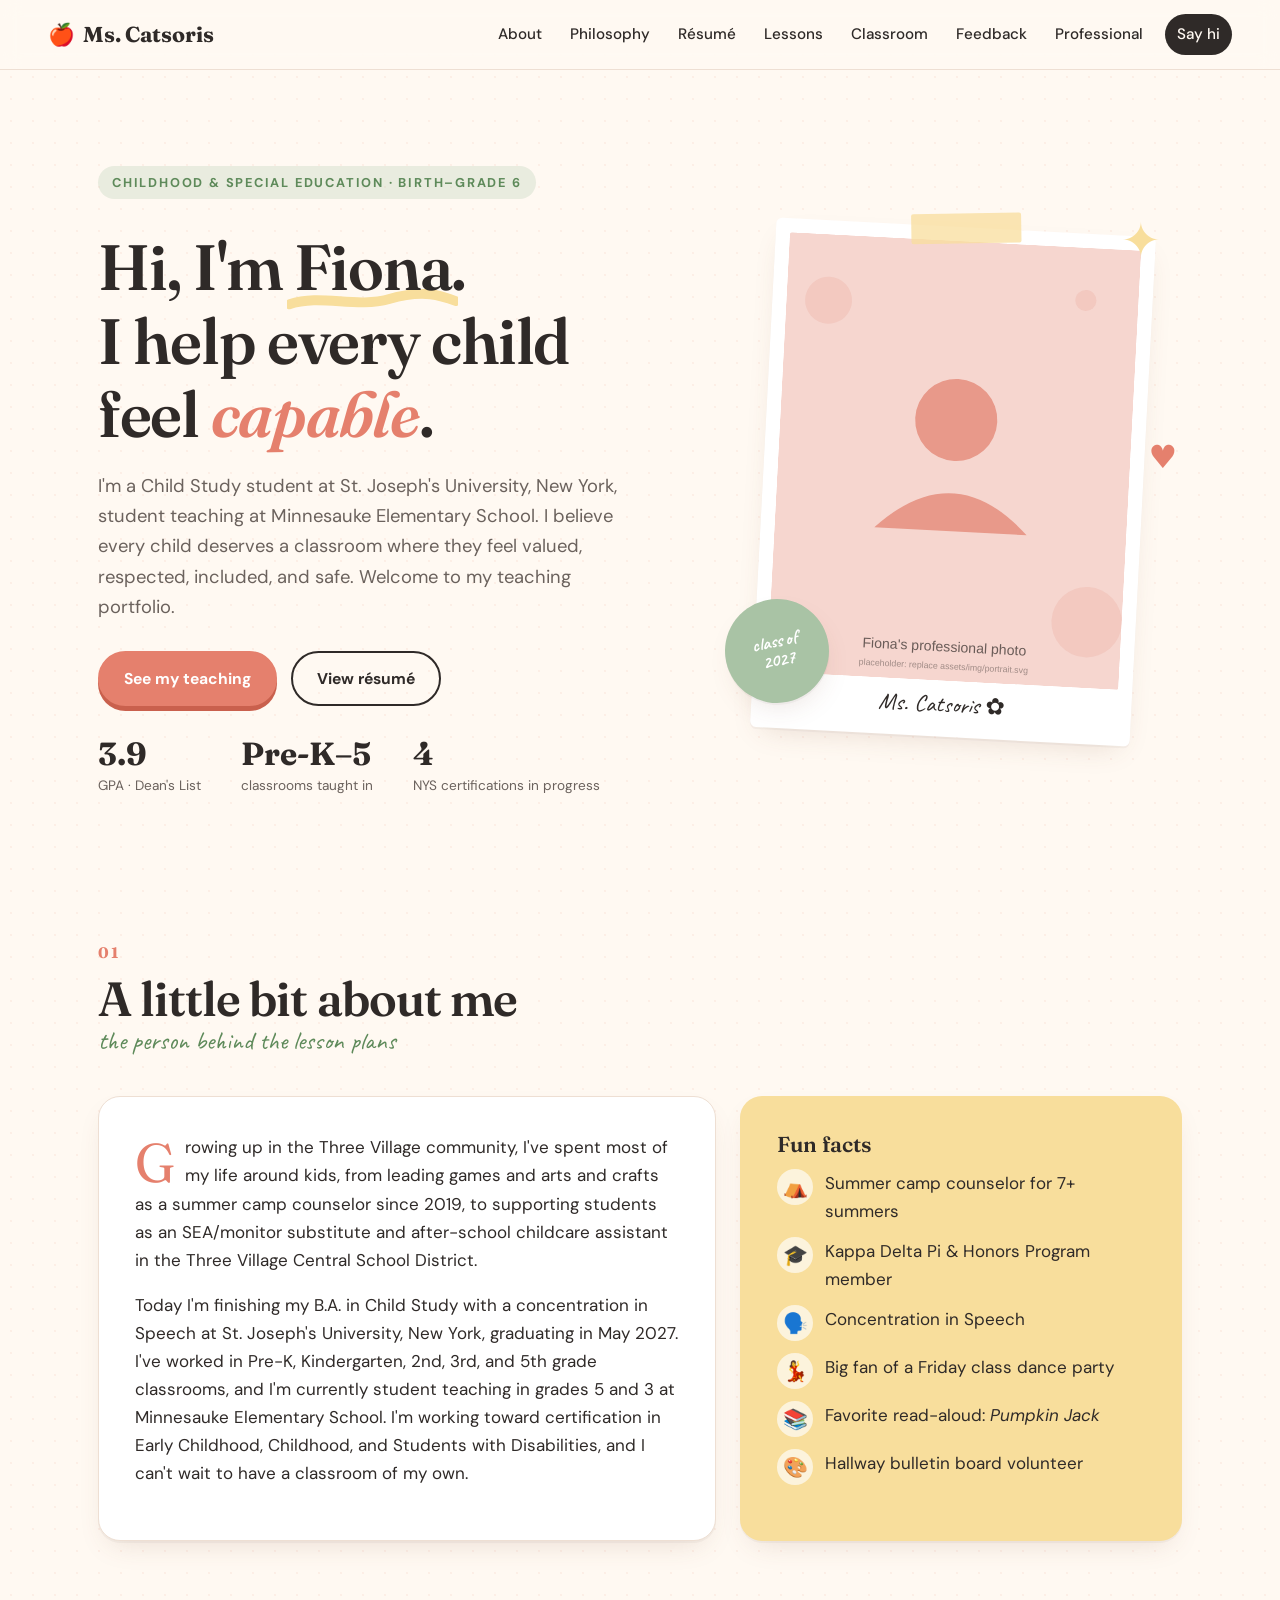
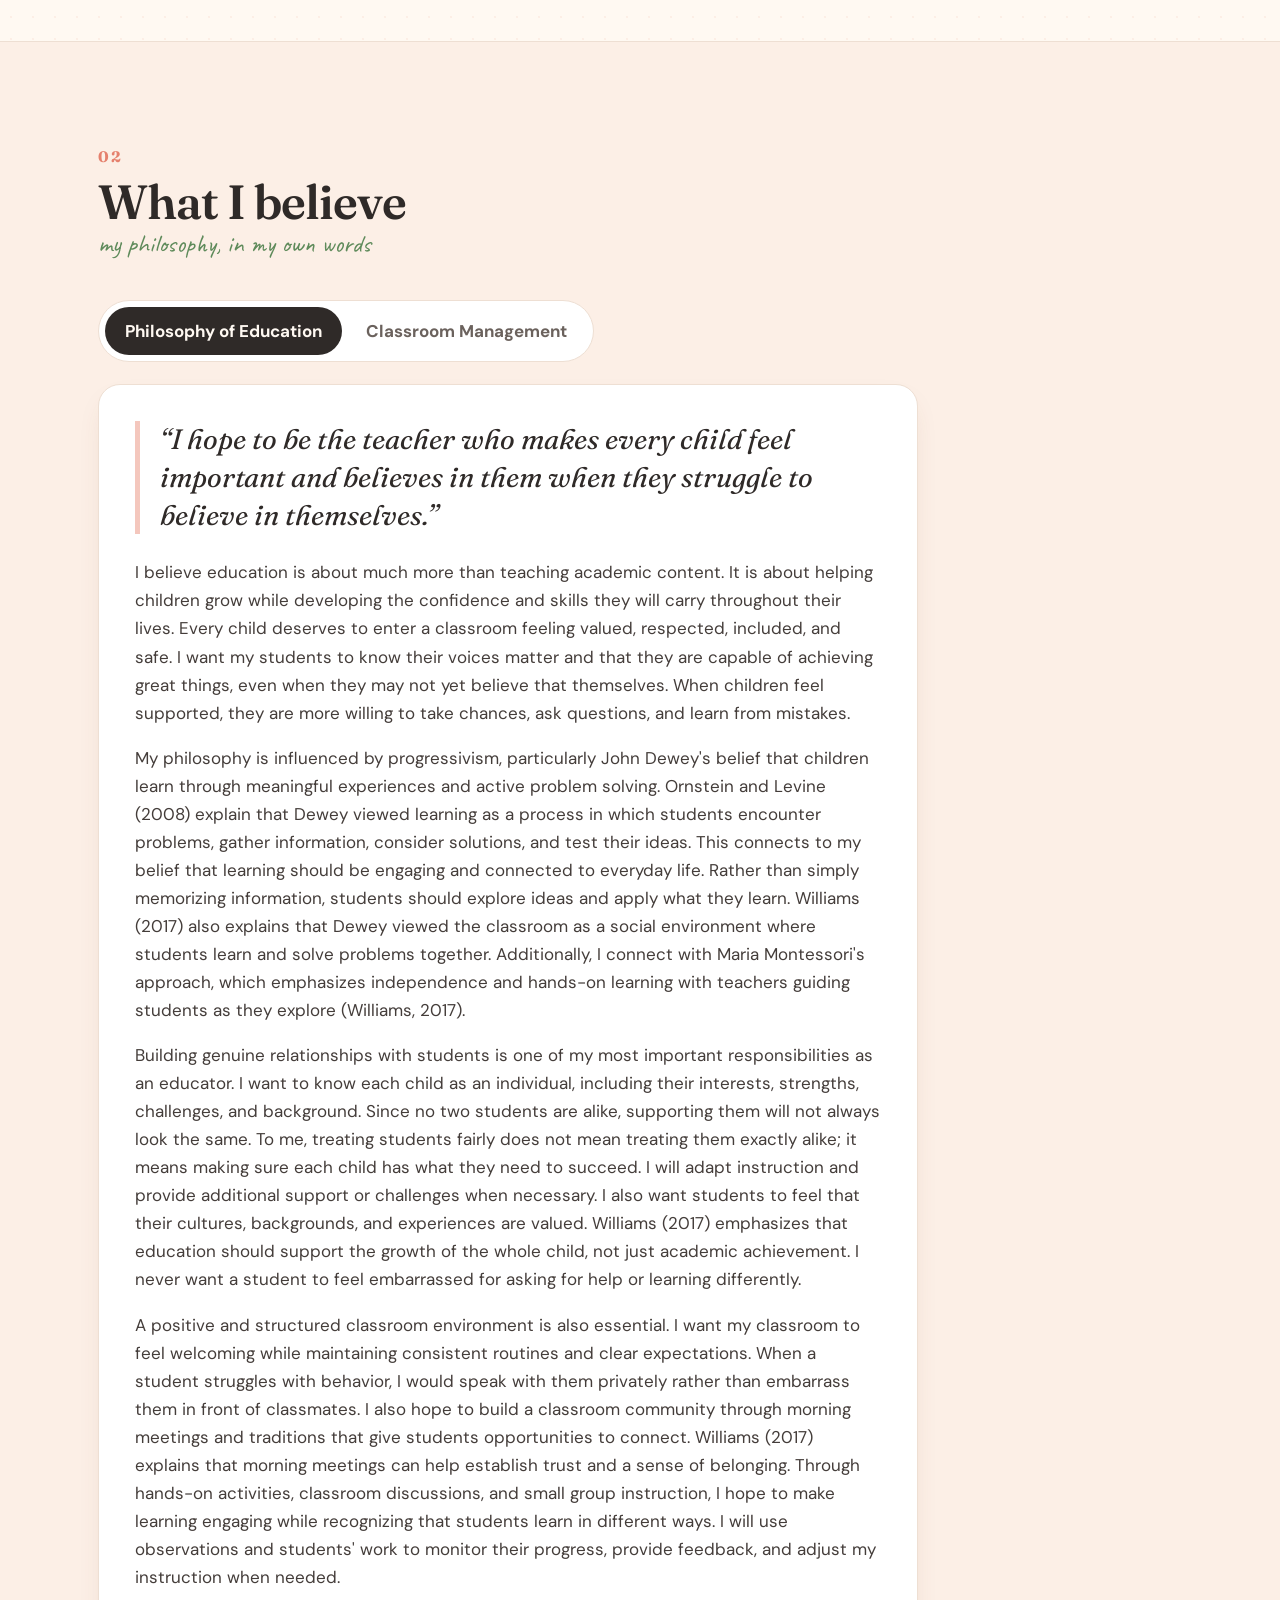
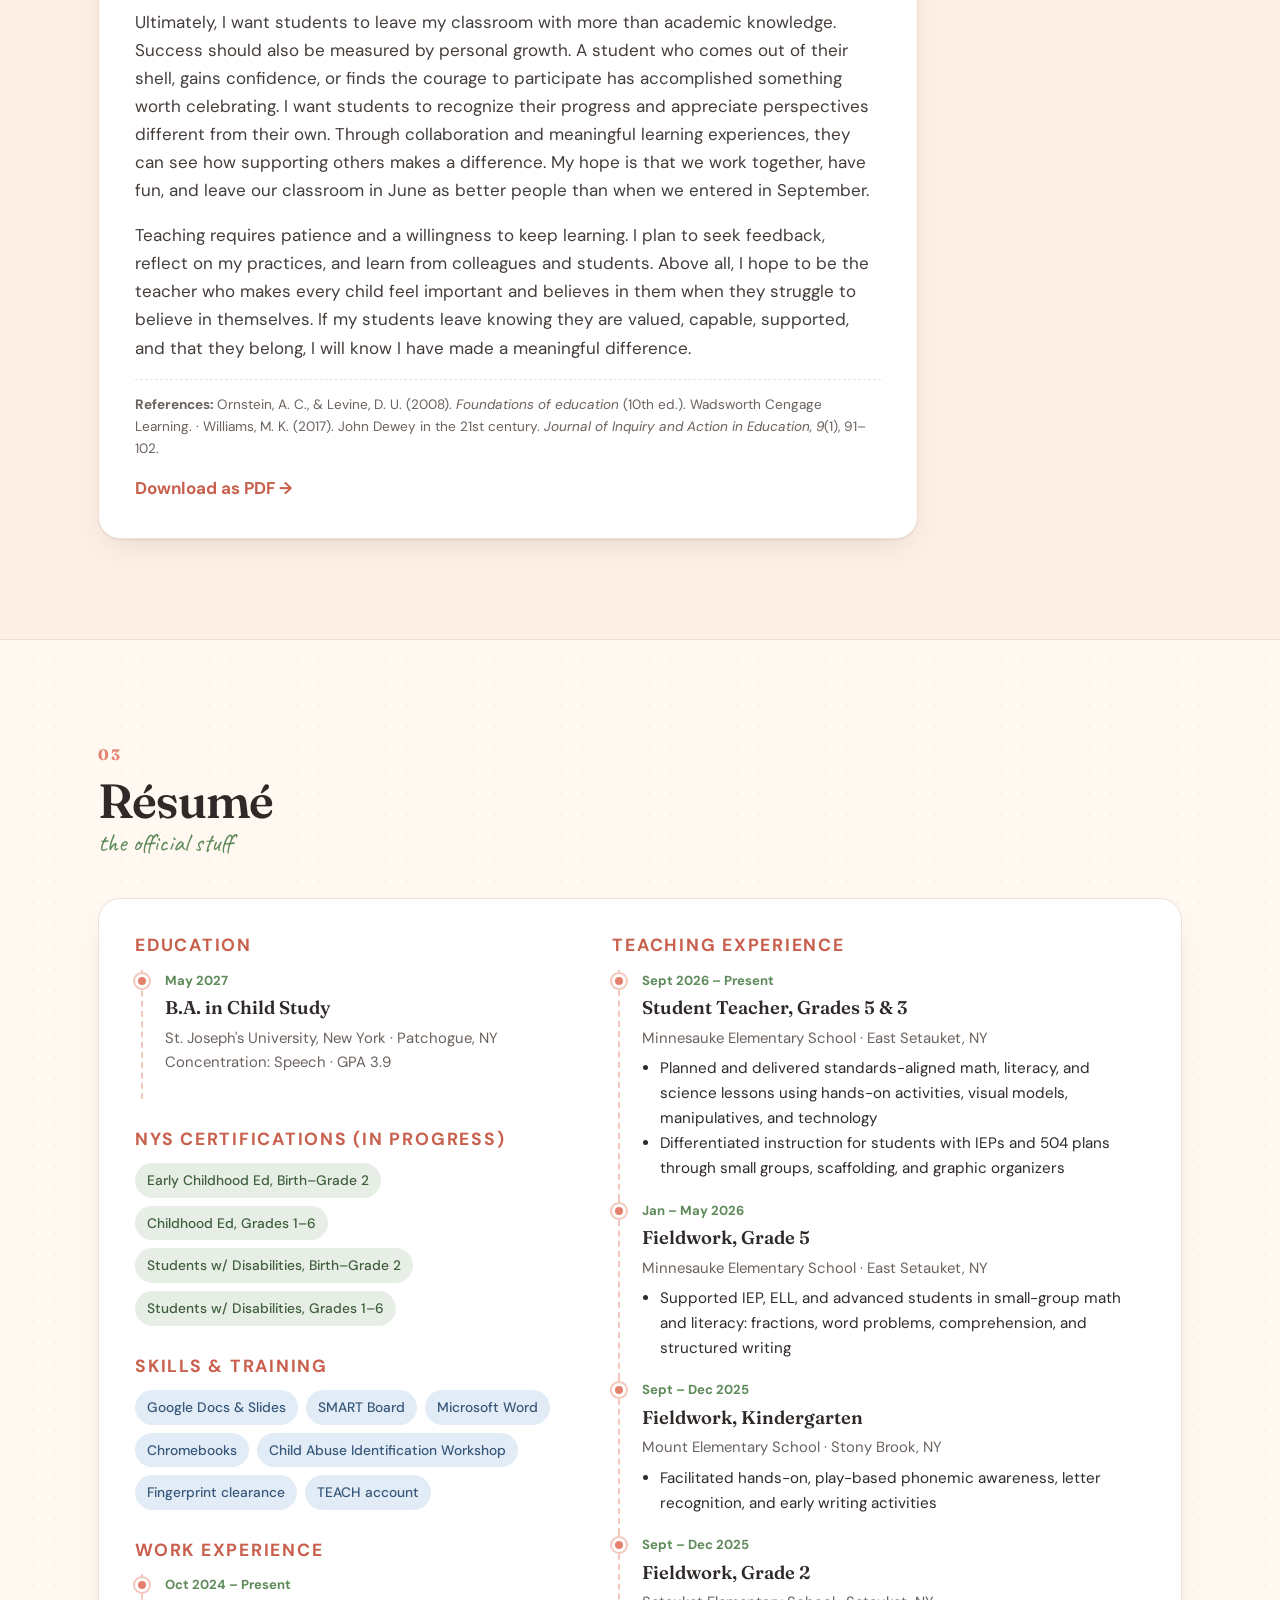
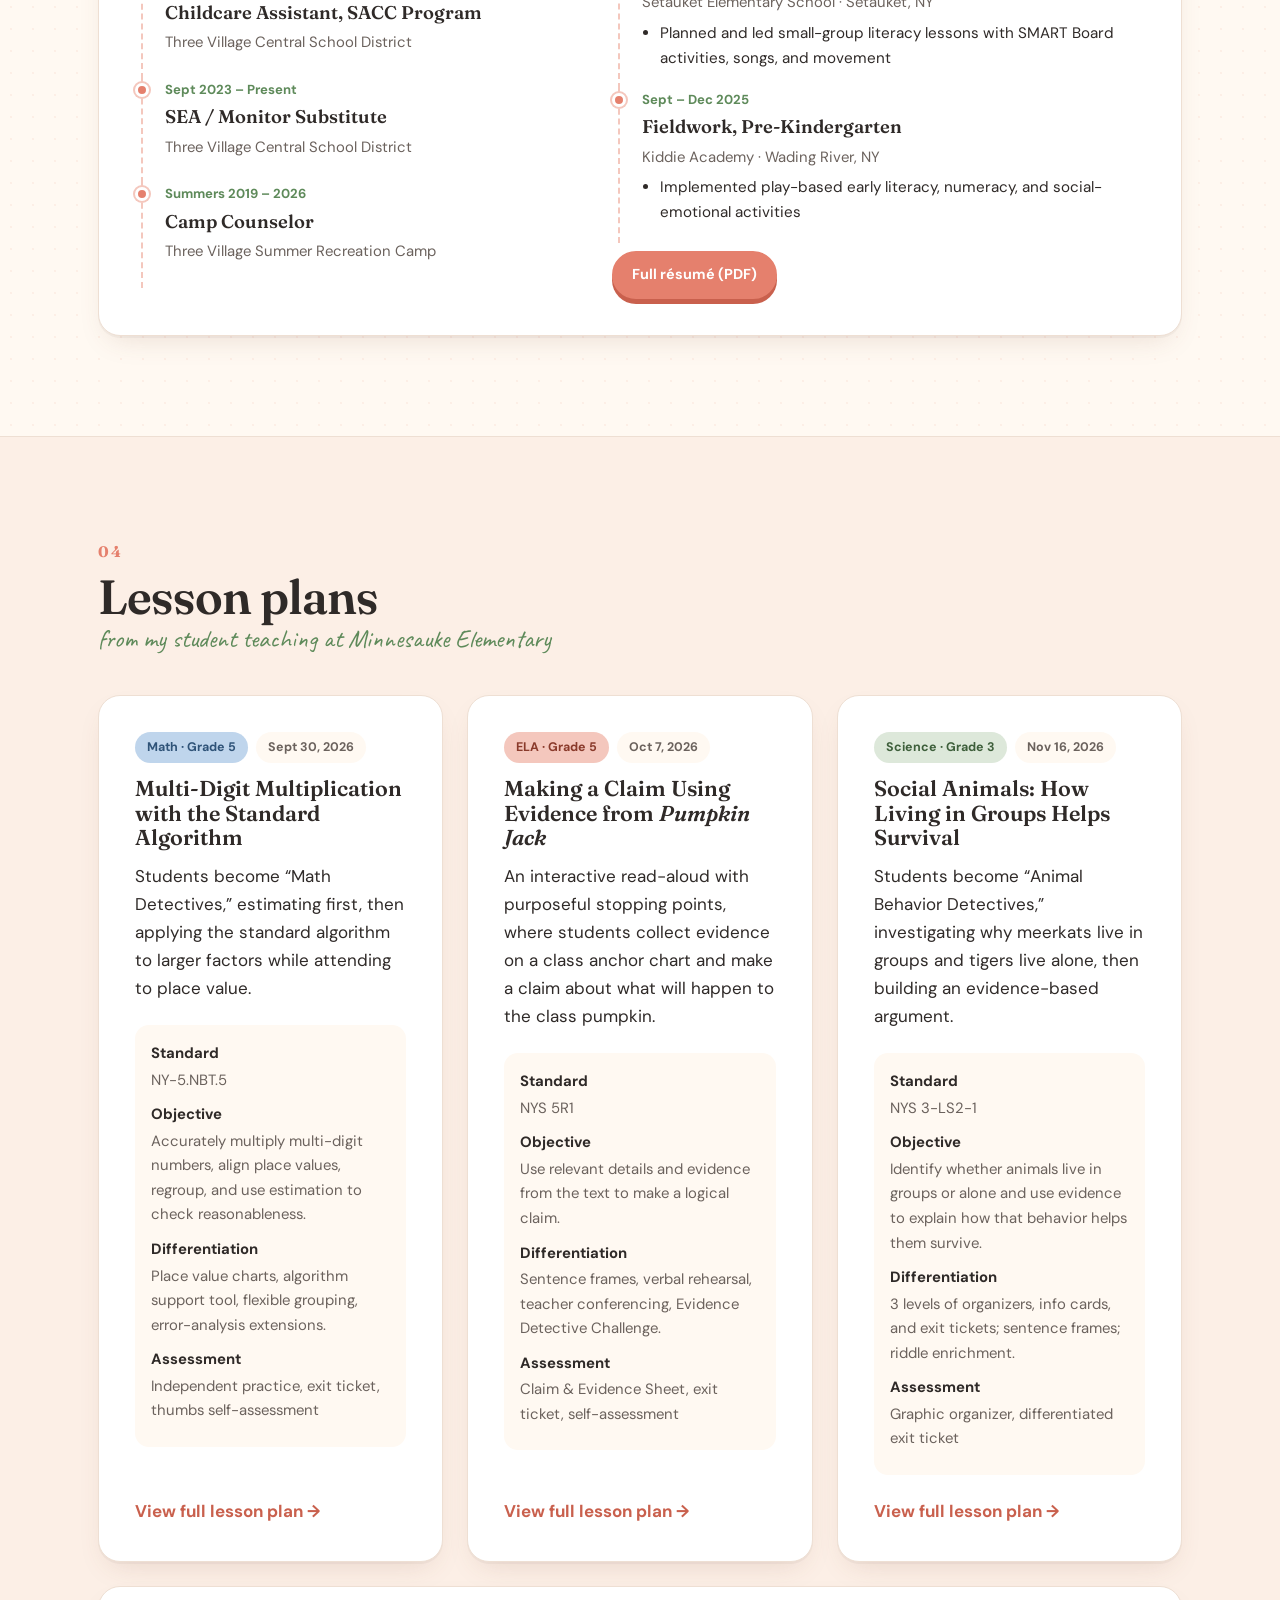
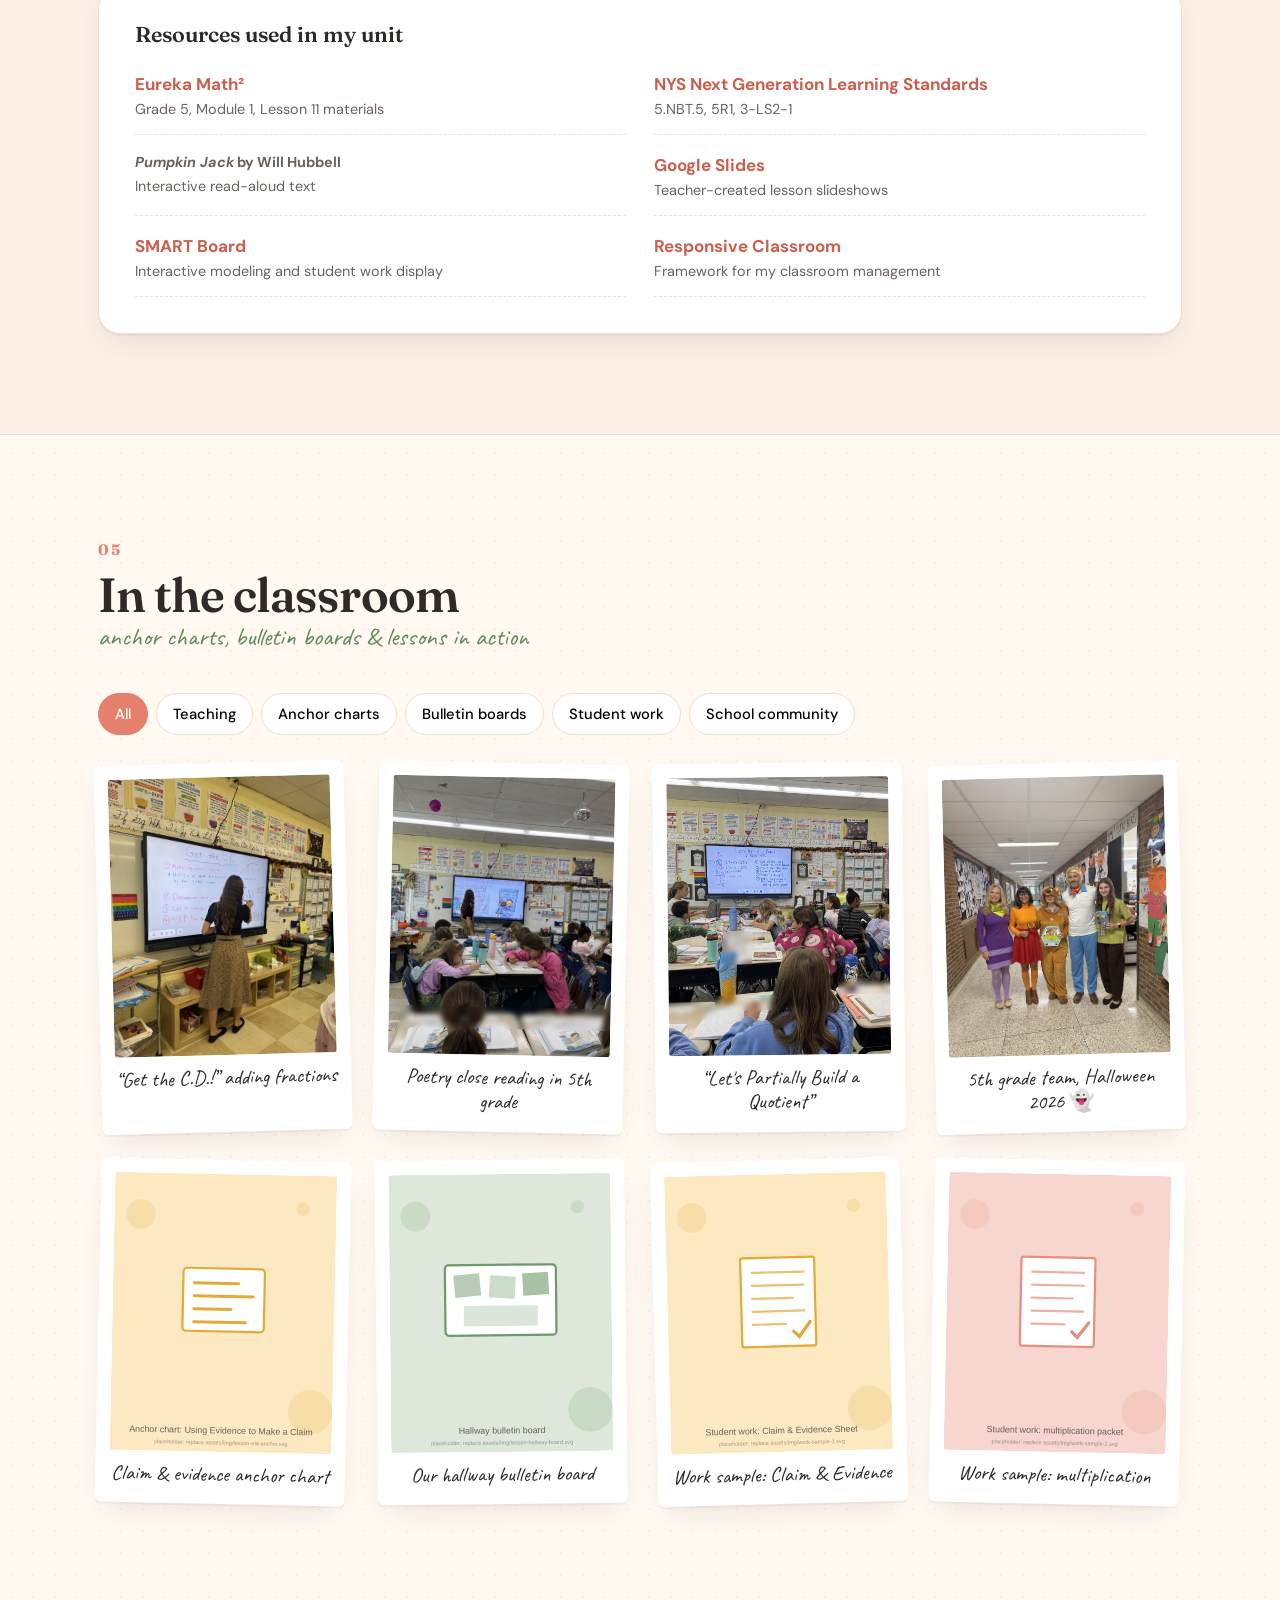
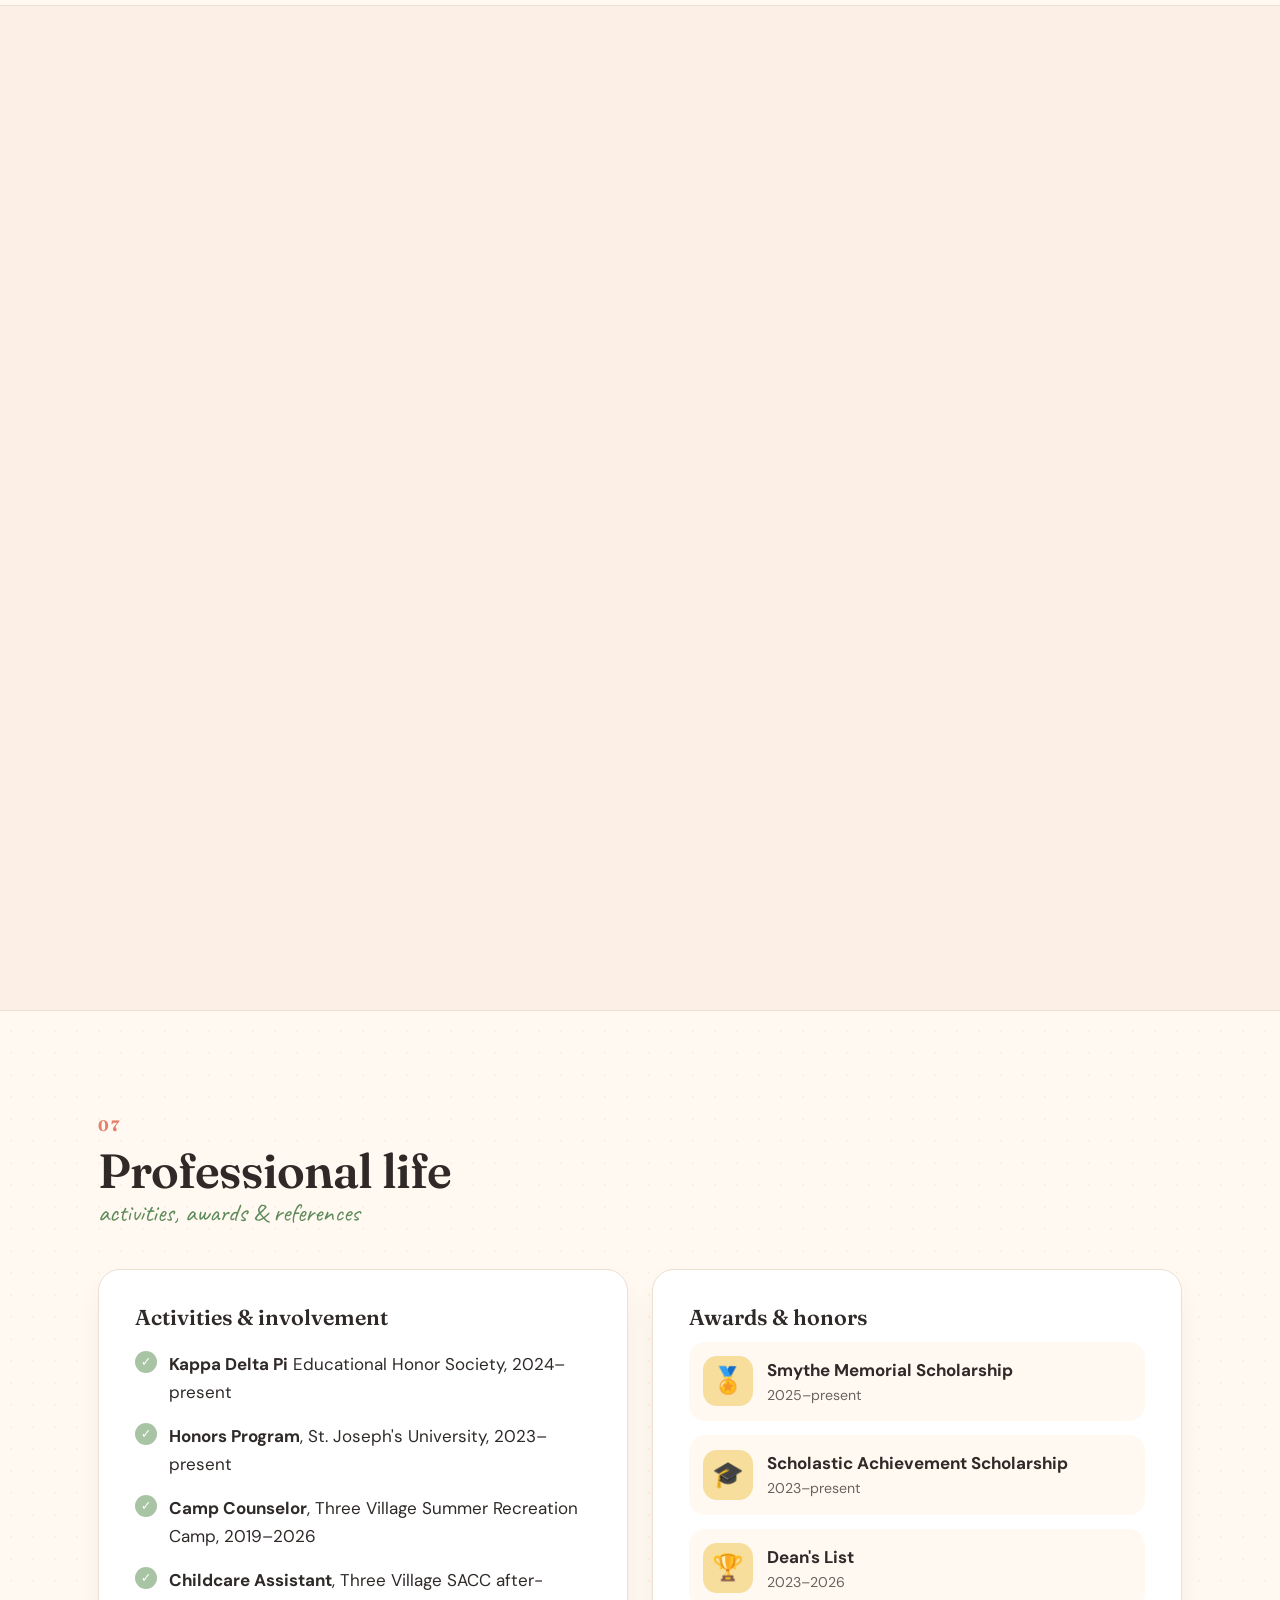
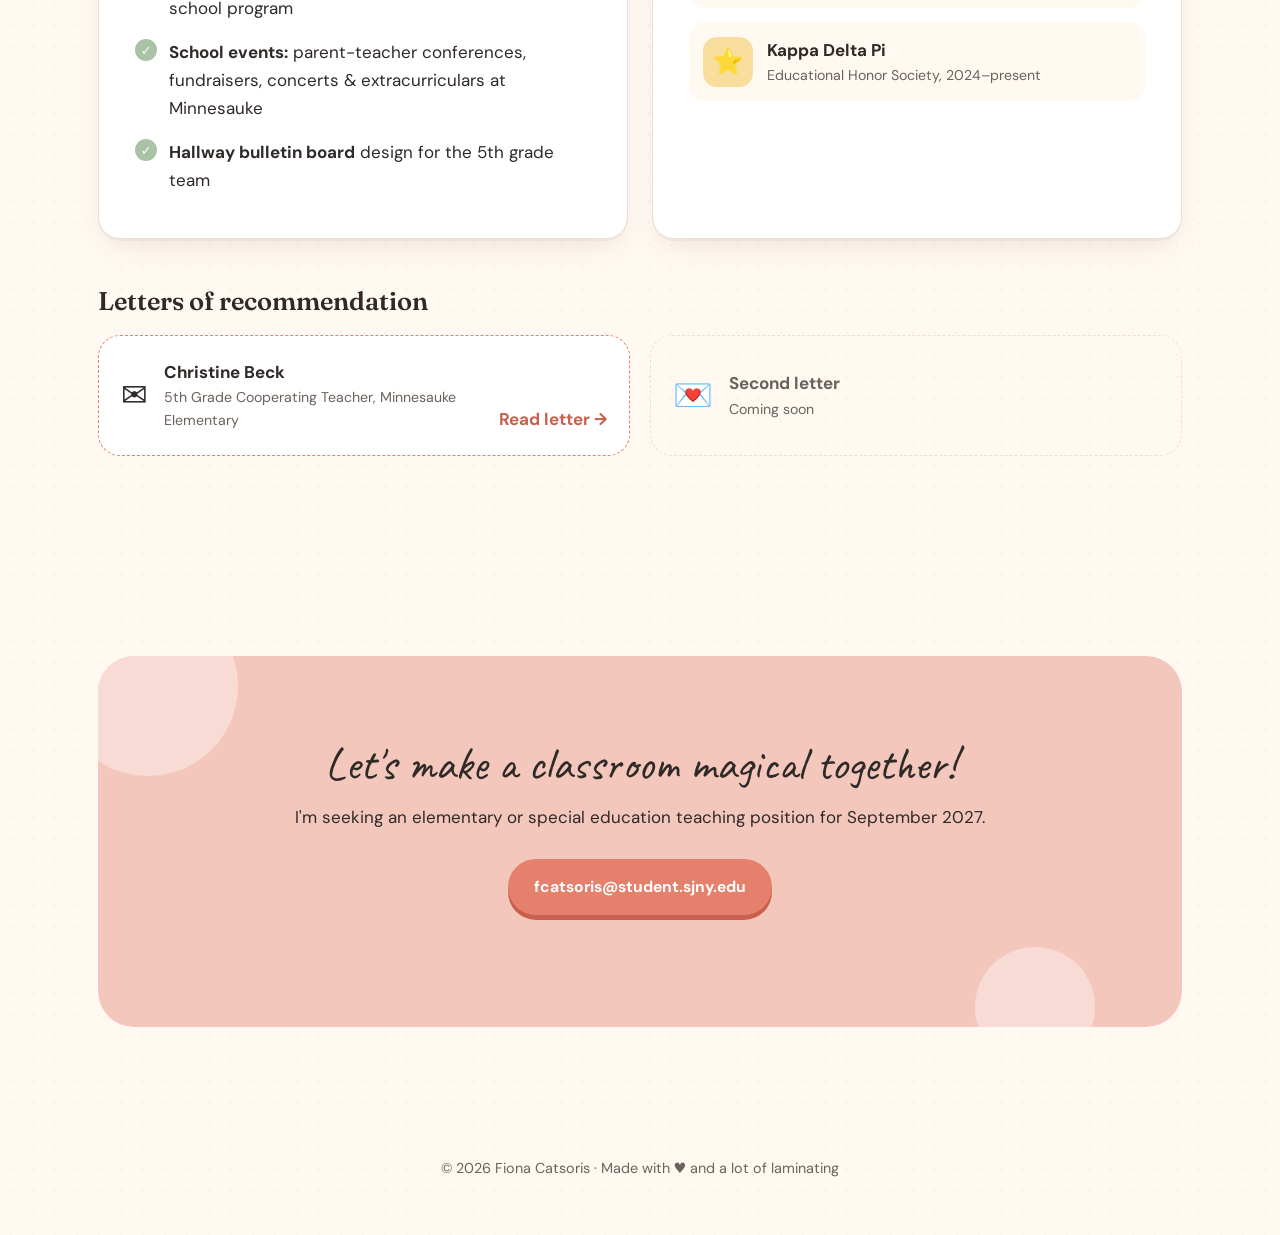
==== index.html @ b9c86d20 "Add partial quotients division teaching photo Student name tags blurred, EXIF stripped. Drops the Ou" ====
<!doctype html>
<html lang="en">
<head>
  <meta charset="utf-8" />
  <meta name="viewport" content="width=device-width, initial-scale=1" />
  <title>Ms. Fiona Catsoris · Teaching Portfolio</title>
  <meta name="description" content="Teaching e-portfolio of Fiona Catsoris, St. Joseph's University, New York: philosophy of education, classroom management, lesson plans, student work, and recommendations." />
  <link rel="icon" href="favicon.ico" sizes="any" />
  <link rel="icon" type="image/png" sizes="32x32" href="assets/img/favicon-32.png" />
  <link rel="icon" type="image/png" sizes="192x192" href="assets/img/favicon-192.png" />
  <link rel="apple-touch-icon" href="assets/img/apple-touch-icon.png" />
  <link rel="preconnect" href="https://fonts.googleapis.com" />
  <link rel="preconnect" href="https://fonts.gstatic.com" crossorigin />
  <link href="https://fonts.googleapis.com/css2?family=Fraunces:ital,opsz,wght@0,9..144,400;0,9..144,600;0,9..144,700;1,9..144,400&family=DM+Sans:wght@400;500;700&family=Caveat:wght@500;700&display=swap" rel="stylesheet" />
  <link rel="stylesheet" href="assets/css/style.css" />
</head>
<body>

<header class="site-header">
  <a class="brand" href="#top"><span class="brand-apple">🍎</span> Ms. Catsoris</a>
  <button class="nav-toggle" aria-label="Open menu" aria-expanded="false"><span></span><span></span><span></span></button>
  <nav class="nav" aria-label="Main">
    <a href="#about">About</a>
    <a href="#philosophy">Philosophy</a>
    <a href="#resume">Résumé</a>
    <a href="#lessons">Lessons</a>
    <a href="#gallery">Classroom</a>
    <a href="#feedback">Feedback</a>
    <a href="#professional">Professional</a>
    <a class="nav-cta" href="#contact">Say hi</a>
  </nav>
</header>

<main id="top">

  <!-- ============ HERO ============ -->
  <section class="hero">
    <div class="hero-text">
      <p class="eyebrow">Childhood &amp; Special Education · Birth–Grade 6</p>
      <h1>Hi, I'm <span class="scribble">Fiona</span>.<br/>I help every child feel <em>capable</em>.</h1>
      <p class="lede">I'm a Child Study student at St. Joseph's University, New York, student teaching at Minnesauke Elementary School. I believe every child deserves a classroom where they feel valued, respected, included, and safe. Welcome to my teaching portfolio.</p>
      <div class="hero-actions">
        <a class="btn btn-primary" href="#lessons">See my teaching</a>
        <a class="btn btn-ghost" href="assets/docs/Fiona-Catsoris-Resume.pdf" target="_blank" rel="noopener">View résumé</a>
      </div>
      <ul class="hero-stats">
        <li><strong>3.9</strong><span>GPA · Dean's List</span></li>
        <li><strong>Pre-K–5</strong><span>classrooms taught in</span></li>
        <li><strong>4</strong><span>NYS certifications in progress</span></li>
      </ul>
    </div>
    <div class="hero-photo">
      <div class="polaroid tilt-r">
        <span class="tape"></span>
        <img src="assets/img/portrait.svg" alt="Professional photo of Fiona Catsoris" width="600" height="750" />
        <p class="caption">Ms. Catsoris ✿</p>
      </div>
      <span class="sticker sticker-a">class of<br/>2027</span>
      <span class="doodle doodle-star" aria-hidden="true">✦</span>
      <span class="doodle doodle-heart" aria-hidden="true">♥</span>
    </div>
  </section>

  <!-- ============ I. BACKGROUND ============ -->
  <section id="about" class="section">
    <div class="section-head">
      <span class="section-num">01</span>
      <h2>A little bit about me</h2>
      <p class="handwritten">the person behind the lesson plans</p>
    </div>
    <div class="about-grid">
      <div class="card about-card">
        <p>Growing up in the Three Village community, I've spent most of my life around kids, from leading games and arts and crafts as a summer camp counselor since 2019, to supporting students as an SEA/monitor substitute and after-school childcare assistant in the Three Village Central School District.</p>
        <p>Today I'm finishing my B.A. in Child Study with a concentration in Speech at St. Joseph's University, New York, graduating in May 2027. I've worked in Pre-K, Kindergarten, 2nd, 3rd, and 5th grade classrooms, and I'm currently student teaching in grades 5 and 3 at Minnesauke Elementary School. I'm working toward certification in Early Childhood, Childhood, and Students with Disabilities, and I can't wait to have a classroom of my own.</p>
      </div>
      <div class="card facts-card">
        <h3>Fun facts</h3>
        <ul class="facts">
          <li><span>⛺</span> <p>Summer camp counselor for 7+ summers</p></li>
          <li><span>🎓</span> <p>Kappa Delta Pi &amp; Honors Program member</p></li>
          <li><span>🗣️</span> <p>Concentration in Speech</p></li>
          <li><span>💃</span> <p>Big fan of a Friday class dance party</p></li>
          <li><span>📚</span> <p>Favorite read-aloud: <em>Pumpkin Jack</em></p></li>
          <li><span>🎨</span> <p>Hallway bulletin board volunteer</p></li>
        </ul>
      </div>
    </div>
  </section>

  <section id="philosophy" class="section section-tint">
    <div class="section-head">
      <span class="section-num">02</span>
      <h2>What I believe</h2>
      <p class="handwritten">my philosophy, in my own words</p>
    </div>

    <div class="tabs" data-tabs>
      <div class="tab-list" role="tablist">
        <button role="tab" aria-selected="true" aria-controls="tab-edu" id="t-edu">Philosophy of Education</button>
        <button role="tab" aria-selected="false" aria-controls="tab-cm" id="t-cm" tabindex="-1">Classroom Management</button>
      </div>

      <article class="tab-panel card prose" role="tabpanel" id="tab-edu" aria-labelledby="t-edu">
        <blockquote class="pull">“I hope to be the teacher who makes every child feel important and believes in them when they struggle to believe in themselves.”</blockquote>
        <p>I believe education is about much more than teaching academic content. It is about helping children grow while developing the confidence and skills they will carry throughout their lives. Every child deserves to enter a classroom feeling valued, respected, included, and safe. I want my students to know their voices matter and that they are capable of achieving great things, even when they may not yet believe that themselves. When children feel supported, they are more willing to take chances, ask questions, and learn from mistakes.</p>
        <p>My philosophy is influenced by progressivism, particularly John Dewey's belief that children learn through meaningful experiences and active problem solving. Ornstein and Levine (2008) explain that Dewey viewed learning as a process in which students encounter problems, gather information, consider solutions, and test their ideas. This connects to my belief that learning should be engaging and connected to everyday life. Rather than simply memorizing information, students should explore ideas and apply what they learn. Williams (2017) also explains that Dewey viewed the classroom as a social environment where students learn and solve problems together. Additionally, I connect with Maria Montessori's approach, which emphasizes independence and hands-on learning with teachers guiding students as they explore (Williams, 2017).</p>
        <p>Building genuine relationships with students is one of my most important responsibilities as an educator. I want to know each child as an individual, including their interests, strengths, challenges, and background. Since no two students are alike, supporting them will not always look the same. To me, treating students fairly does not mean treating them exactly alike; it means making sure each child has what they need to succeed. I will adapt instruction and provide additional support or challenges when necessary. I also want students to feel that their cultures, backgrounds, and experiences are valued. Williams (2017) emphasizes that education should support the growth of the whole child, not just academic achievement. I never want a student to feel embarrassed for asking for help or learning differently.</p>
        <p>A positive and structured classroom environment is also essential. I want my classroom to feel welcoming while maintaining consistent routines and clear expectations. When a student struggles with behavior, I would speak with them privately rather than embarrass them in front of classmates. I also hope to build a classroom community through morning meetings and traditions that give students opportunities to connect. Williams (2017) explains that morning meetings can help establish trust and a sense of belonging. Through hands-on activities, classroom discussions, and small group instruction, I hope to make learning engaging while recognizing that students learn in different ways. I will use observations and students' work to monitor their progress, provide feedback, and adjust my instruction when needed.</p>
        <p>Ultimately, I want students to leave my classroom with more than academic knowledge. Success should also be measured by personal growth. A student who comes out of their shell, gains confidence, or finds the courage to participate has accomplished something worth celebrating. I want students to recognize their progress and appreciate perspectives different from their own. Through collaboration and meaningful learning experiences, they can see how supporting others makes a difference. My hope is that we work together, have fun, and leave our classroom in June as better people than when we entered in September.</p>
        <p>Teaching requires patience and a willingness to keep learning. I plan to seek feedback, reflect on my practices, and learn from colleagues and students. Above all, I hope to be the teacher who makes every child feel important and believes in them when they struggle to believe in themselves. If my students leave knowing they are valued, capable, supported, and that they belong, I will know I have made a meaningful difference.</p>
        <p class="refs"><strong>References:</strong> Ornstein, A. C., &amp; Levine, D. U. (2008). <em>Foundations of education</em> (10th ed.). Wadsworth Cengage Learning. · Williams, M. K. (2017). John Dewey in the 21st century. <em>Journal of Inquiry and Action in Education, 9</em>(1), 91–102.</p>
        <a class="link-arrow" href="assets/docs/philosophy-of-education.pdf" target="_blank" rel="noopener">Download as PDF</a>
      </article>

      <article class="tab-panel card prose" role="tabpanel" id="tab-cm" aria-labelledby="t-cm" hidden>
        <blockquote class="pull">“The primary goal of classroom management is not simply to maintain control, but to help students develop responsibility for their actions.”</blockquote>
        <div class="pillars">
          <div class="pillar"><span class="pillar-ico">🤝</span><h4>Relationships first</h4><p>When students know their teacher cares about them, they're more likely to participate and do their best.</p></div>
          <div class="pillar"><span class="pillar-ico">📋</span><h4>Clear &amp; consistent</h4><p>Students need to know their teacher will follow through on promises and expectations.</p></div>
          <div class="pillar"><span class="pillar-ico">🌱</span><h4>Responsive Classroom</h4><p>Social-emotional well-being and academic success go hand in hand.</p></div>
          <div class="pillar"><span class="pillar-ico">💃</span><h4>Balance &amp; joy</h4><p>High expectations and something fun to look forward to, like a Friday dance party.</p></div>
        </div>
        <p>My classroom management philosophy is centered on building strong relationships with each student and creating a classroom where everyone feels valued. I believe the primary goal of classroom management is not simply to maintain control, but to help students develop responsibility for their actions and feel comfortable in their learning environment. When students know their teacher cares about them, they are more likely to participate and feel motivated to do their best. I want my classroom to be a place where students feel safe asking questions, making mistakes, and being themselves. I believe that creating this type of environment is an important part of helping students succeed both academically and socially.</p>
        <p>I believe that the teacher plays an important role in setting clear expectations and creating a structured environment where students understand what is expected of them. Consistency is especially important to me because students need to know that their teacher will follow through on promises and expectations. This helps build trust and shows students that their teacher's expectations are meaningful. However, I do not believe classroom management should fall entirely on the teacher. Students also need to learn to take responsibility for their behavior and understand how their choices affect others. My goal is to help students make positive decisions because they understand why those choices matter, rather than simply following the rules because they are afraid of getting in trouble.</p>
        <p>My approach is primarily informed by the Responsive Classroom model, which emphasizes the connection between students' social and emotional well being and their academic success. I believe that getting to know each student individually is essential because what motivates one child may not work for another. For this reason, I would incorporate different reward systems, including whole class rewards and individual incentives. I want students to feel recognized for their efforts while also learning to take responsibility for meeting classroom expectations. I believe that positive reinforcement, when used thoughtfully, can encourage students to make positive choices and contribute to the classroom community.</p>
        <p>I also believe that balance is an important part of classroom management. Students need structure, but they should also have opportunities to enjoy being in school. In my current student teaching placement, my cooperating teacher has a Friday dance party for the class, and I love how this gives students something fun to look forward to. It reminds me that classroom management does not have to focus only on correcting behavior or maintaining order. I want to bring that same balance into my own classroom by holding students to high expectations while making learning enjoyable. Overall, I want my students to know that I care about them while understanding that I will hold them accountable and follow through on what I say.</p>
        <a class="link-arrow" href="assets/docs/classroom-management-philosophy.pdf" target="_blank" rel="noopener">Download as PDF</a>
      </article>
    </div>
  </section>

  <section id="resume" class="section">
    <div class="section-head">
      <span class="section-num">03</span>
      <h2>Résumé</h2>
      <p class="handwritten">the official stuff</p>
    </div>
    <div class="resume card">
      <div class="resume-col">
        <h3>Education</h3>
        <div class="tl-item">
          <p class="tl-date">May 2027</p>
          <p class="tl-title">B.A. in Child Study</p>
          <p class="tl-sub">St. Joseph's University, New York · Patchogue, NY<br/>Concentration: Speech · GPA 3.9</p>
        </div>
        <h3>NYS Certifications (in progress)</h3>
        <ul class="chips">
          <li>Early Childhood Ed, Birth–Grade 2</li>
          <li>Childhood Ed, Grades 1–6</li>
          <li>Students w/ Disabilities, Birth–Grade 2</li>
          <li>Students w/ Disabilities, Grades 1–6</li>
        </ul>
        <h3>Skills &amp; Training</h3>
        <ul class="chips chips-soft">
          <li>Google Docs &amp; Slides</li><li>SMART Board</li><li>Microsoft Word</li><li>Chromebooks</li><li>Child Abuse Identification Workshop</li><li>Fingerprint clearance</li><li>TEACH account</li>
        </ul>
        <h3>Work Experience</h3>
        <div class="tl-item">
          <p class="tl-date">Oct 2024 – Present</p>
          <p class="tl-title">Childcare Assistant, SACC Program</p>
          <p class="tl-sub">Three Village Central School District</p>
        </div>
        <div class="tl-item">
          <p class="tl-date">Sept 2023 – Present</p>
          <p class="tl-title">SEA / Monitor Substitute</p>
          <p class="tl-sub">Three Village Central School District</p>
        </div>
        <div class="tl-item">
          <p class="tl-date">Summers 2019 – 2026</p>
          <p class="tl-title">Camp Counselor</p>
          <p class="tl-sub">Three Village Summer Recreation Camp</p>
        </div>
      </div>
      <div class="resume-col">
        <h3>Teaching Experience</h3>
        <div class="tl-item">
          <p class="tl-date">Sept 2026 – Present</p>
          <p class="tl-title">Student Teacher, Grades 5 &amp; 3</p>
          <p class="tl-sub">Minnesauke Elementary School · East Setauket, NY</p>
          <ul><li>Planned and delivered standards-aligned math, literacy, and science lessons using hands-on activities, visual models, manipulatives, and technology</li><li>Differentiated instruction for students with IEPs and 504 plans through small groups, scaffolding, and graphic organizers</li></ul>
        </div>
        <div class="tl-item">
          <p class="tl-date">Jan – May 2026</p>
          <p class="tl-title">Fieldwork, Grade 5</p>
          <p class="tl-sub">Minnesauke Elementary School · East Setauket, NY</p>
          <ul><li>Supported IEP, ELL, and advanced students in small-group math and literacy: fractions, word problems, comprehension, and structured writing</li></ul>
        </div>
        <div class="tl-item">
          <p class="tl-date">Sept – Dec 2025</p>
          <p class="tl-title">Fieldwork, Kindergarten</p>
          <p class="tl-sub">Mount Elementary School · Stony Brook, NY</p>
          <ul><li>Facilitated hands-on, play-based phonemic awareness, letter recognition, and early writing activities</li></ul>
        </div>
        <div class="tl-item">
          <p class="tl-date">Sept – Dec 2025</p>
          <p class="tl-title">Fieldwork, Grade 2</p>
          <p class="tl-sub">Setauket Elementary School · Setauket, NY</p>
          <ul><li>Planned and led small-group literacy lessons with SMART Board activities, songs, and movement</li></ul>
        </div>
        <div class="tl-item">
          <p class="tl-date">Sept – Dec 2025</p>
          <p class="tl-title">Fieldwork, Pre-Kindergarten</p>
          <p class="tl-sub">Kiddie Academy · Wading River, NY</p>
          <ul><li>Implemented play-based early literacy, numeracy, and social-emotional activities</li></ul>
        </div>
        <a class="btn btn-primary btn-sm" href="assets/docs/Fiona-Catsoris-Resume.pdf" target="_blank" rel="noopener">Full résumé (PDF)</a>
      </div>
    </div>
  </section>

  <!-- ============ II. TEACHING ARTIFACTS ============ -->
  <section id="lessons" class="section section-tint">
    <div class="section-head">
      <span class="section-num">04</span>
      <h2>Lesson plans</h2>
      <p class="handwritten">from my student teaching at Minnesauke Elementary</p>
    </div>
    <div class="lesson-grid">
      <article class="card lesson">
        <div class="lesson-top">
          <span class="tag tag-math">Math · Grade 5</span>
          <span class="tag tag-time">Sept 30, 2026</span>
        </div>
        <h3>Multi-Digit Multiplication with the Standard Algorithm</h3>
        <p>Students become “Math Detectives,” estimating first, then applying the standard algorithm to larger factors while attending to place value.</p>
        <dl class="lesson-meta">
          <dt>Standard</dt><dd>NY-5.NBT.5</dd>
          <dt>Objective</dt><dd>Accurately multiply multi-digit numbers, align place values, regroup, and use estimation to check reasonableness.</dd>
          <dt>Differentiation</dt><dd>Place value charts, algorithm support tool, flexible grouping, error-analysis extensions.</dd>
          <dt>Assessment</dt><dd>Independent practice, exit ticket, thumbs self-assessment</dd>
        </dl>
        <a class="link-arrow" href="assets/docs/lesson-plan-math.pdf" target="_blank" rel="noopener">View full lesson plan</a>
      </article>
      <article class="card lesson">
        <div class="lesson-top">
          <span class="tag tag-ela">ELA · Grade 5</span>
          <span class="tag tag-time">Oct 7, 2026</span>
        </div>
        <h3>Making a Claim Using Evidence from <em>Pumpkin Jack</em></h3>
        <p>An interactive read-aloud with purposeful stopping points, where students collect evidence on a class anchor chart and make a claim about what will happen to the class pumpkin.</p>
        <dl class="lesson-meta">
          <dt>Standard</dt><dd>NYS 5R1</dd>
          <dt>Objective</dt><dd>Use relevant details and evidence from the text to make a logical claim.</dd>
          <dt>Differentiation</dt><dd>Sentence frames, verbal rehearsal, teacher conferencing, Evidence Detective Challenge.</dd>
          <dt>Assessment</dt><dd>Claim &amp; Evidence Sheet, exit ticket, self-assessment</dd>
        </dl>
        <a class="link-arrow" href="assets/docs/lesson-plan-ela.pdf" target="_blank" rel="noopener">View full lesson plan</a>
      </article>
      <article class="card lesson">
        <div class="lesson-top">
          <span class="tag tag-sci">Science · Grade 3</span>
          <span class="tag tag-time">Nov 16, 2026</span>
        </div>
        <h3>Social Animals: How Living in Groups Helps Survival</h3>
        <p>Students become “Animal Behavior Detectives,” investigating why meerkats live in groups and tigers live alone, then building an evidence-based argument.</p>
        <dl class="lesson-meta">
          <dt>Standard</dt><dd>NYS 3-LS2-1</dd>
          <dt>Objective</dt><dd>Identify whether animals live in groups or alone and use evidence to explain how that behavior helps them survive.</dd>
          <dt>Differentiation</dt><dd>3 levels of organizers, info cards, and exit tickets; sentence frames; riddle enrichment.</dd>
          <dt>Assessment</dt><dd>Graphic organizer, differentiated exit ticket</dd>
        </dl>
        <a class="link-arrow" href="assets/docs/lesson-plan-science.pdf" target="_blank" rel="noopener">View full lesson plan</a>
      </article>
    </div>

    <div class="card resources">
      <h3>Resources used in my unit</h3>
      <ul class="resource-list">
        <li><a href="https://greatminds.org/math/eurekamath2" target="_blank" rel="noopener">Eureka Math²</a><span>Grade 5, Module 1, Lesson 11 materials</span></li>
        <li><a href="https://www.nysed.gov/standards-instruction" target="_blank" rel="noopener">NYS Next Generation Learning Standards</a><span>5.NBT.5, 5R1, 3-LS2-1</span></li>
        <li><span class="res-title"><em>Pumpkin Jack</em> by Will Hubbell</span><span>Interactive read-aloud text</span></li>
        <li><a href="https://workspace.google.com/products/slides/" target="_blank" rel="noopener">Google Slides</a><span>Teacher-created lesson slideshows</span></li>
        <li><a href="https://www.smarttech.com/" target="_blank" rel="noopener">SMART Board</a><span>Interactive modeling and student work display</span></li>
        <li><a href="https://www.responsiveclassroom.org/" target="_blank" rel="noopener">Responsive Classroom</a><span>Framework for my classroom management</span></li>
      </ul>
    </div>
  </section>

  <section id="gallery" class="section">
    <div class="section-head">
      <span class="section-num">05</span>
      <h2>In the classroom</h2>
      <p class="handwritten">anchor charts, bulletin boards &amp; lessons in action</p>
    </div>
    <div class="filters" role="group" aria-label="Filter photos">
      <button class="filter is-active" data-filter="all">All</button>
      <button class="filter" data-filter="teaching">Teaching</button>
      <button class="filter" data-filter="charts">Anchor charts</button>
      <button class="filter" data-filter="boards">Bulletin boards</button>
      <button class="filter" data-filter="work">Student work</button>
      <button class="filter" data-filter="community">School community</button>
    </div>
    <div class="gallery">
      <figure class="polaroid g-item" data-cat="teaching"><img src="assets/img/teaching-fractions.jpg" alt="Fiona modeling adding fractions with unlike denominators on the SMART Board" loading="lazy" /><figcaption>“Get the C.D.!” adding fractions</figcaption></figure>
      <figure class="polaroid g-item" data-cat="teaching"><img src="assets/img/teaching-poetry.jpg" alt="Fiona leading a 5th grade poetry lesson while students annotate their texts" loading="lazy" /><figcaption>Poetry close reading in 5th grade</figcaption></figure>
      <figure class="polaroid g-item" data-cat="teaching"><img src="assets/img/teaching-division.jpg" alt="Fiona's 5th graders following a partial quotients division lesson on the SMART Board" loading="lazy" style="object-position: 30% center" /><figcaption>“Let's Partially Build a Quotient”</figcaption></figure>
      <figure class="polaroid g-item" data-cat="community"><img src="assets/img/halloween-team.jpg" alt="Fiona and the 5th grade team dressed as the Scooby-Doo gang for Halloween" loading="lazy" /><figcaption>5th grade team, Halloween 2026 👻</figcaption></figure>
      <figure class="polaroid g-item" data-cat="charts"><img src="assets/img/lesson-ela-anchor.svg" alt="Using evidence to make a claim anchor chart" loading="lazy" /><figcaption>Claim &amp; evidence anchor chart</figcaption></figure>
      <figure class="polaroid g-item" data-cat="boards"><img src="assets/img/lesson-hallway-board.svg" alt="Hallway bulletin board" loading="lazy" /><figcaption>Our hallway bulletin board</figcaption></figure>
      <figure class="polaroid g-item" data-cat="work"><img src="assets/img/work-sample-1.svg" alt="Student work sample: Claim and Evidence Sheet" loading="lazy" /><figcaption>Work sample: Claim &amp; Evidence</figcaption></figure>
      <figure class="polaroid g-item" data-cat="work"><img src="assets/img/work-sample-2.svg" alt="Student work sample: multiplication packet" loading="lazy" /><figcaption>Work sample: multiplication</figcaption></figure>
    </div>
  </section>

  <section id="feedback" class="section section-tint">
    <div class="section-head">
      <span class="section-num">06</span>
      <h2>Observations &amp; reflections</h2>
      <p class="handwritten">kind words from the people who watched me teach</p>
    </div>

    <article class="card letter-quote">
      <span class="quote-mark" aria-hidden="true">“</span>
      <div>
        <h3>Reflective commentary from my cooperating teacher</h3>
        <p>Whether teaching a reading lesson or a photosynthesis lesson in science, Fiona is a hard working, passionate and conscientious teacher. She developed many lessons which she taught in succession over an 8 week-long period. She has high expectations and learned how to scaffold assignments for the levels in our class. Her precision to detail and effective procedural breakdown allow students to grasp the multi step math lessons. The students enjoyed her lessons and made marked progress in Module 1, multiplication and division, in math.</p>
        <p>In all of my observations, Fiona embraced every student's questions and needs to the best of her ability. She is a very intuitive and natural teacher.</p>
        <p class="who">— Christine Beck, 5th Grade Cooperating Teacher, Minnesauke Elementary School</p>
      </div>
    </article>

    <div class="obs-grid">
      <article class="card obs">
        <span class="obs-badge">Observation · Math · Grade 5</span>
        <h3>Multi-Digit Multiplication</h3>
        <blockquote>“Her precision to detail and effective procedural breakdown allow students to grasp the multi step math lessons.”</blockquote>
        <p class="who">— Christine Beck, Cooperating Teacher</p>
      </article>
      <article class="card obs">
        <span class="obs-badge">Professionalism</span>
        <h3>Reflective &amp; dependable</h3>
        <blockquote>“Fiona was always receptive to suggestion and direction, and she reflected on her own teaching, noting aspects of lessons that she would keep or adjust.”</blockquote>
        <p class="who">— Christine Beck, Cooperating Teacher</p>
      </article>
    </div>
  </section>

  <!-- ============ III. PROFESSIONAL ============ -->
  <section id="professional" class="section">
    <div class="section-head">
      <span class="section-num">07</span>
      <h2>Professional life</h2>
      <p class="handwritten">activities, awards &amp; references</p>
    </div>
    <div class="pro-grid">
      <div class="card">
        <h3>Activities &amp; involvement</h3>
        <ul class="check-list">
          <li><strong>Kappa Delta Pi</strong> Educational Honor Society, 2024–present</li>
          <li><strong>Honors Program</strong>, St. Joseph's University, 2023–present</li>
          <li><strong>Camp Counselor</strong>, Three Village Summer Recreation Camp, 2019–2026</li>
          <li><strong>Childcare Assistant</strong>, Three Village SACC after-school program</li>
          <li><strong>School events:</strong> parent-teacher conferences, fundraisers, concerts &amp; extracurriculars at Minnesauke</li>
          <li><strong>Hallway bulletin board</strong> design for the 5th grade team</li>
        </ul>
      </div>
      <div class="card">
        <h3>Awards &amp; honors</h3>
        <ul class="awards">
          <li><span class="award-ico">🏅</span><div><strong>Smythe Memorial Scholarship</strong><small>2025–present</small></div></li>
          <li><span class="award-ico">🎓</span><div><strong>Scholastic Achievement Scholarship</strong><small>2023–present</small></div></li>
          <li><span class="award-ico">🏆</span><div><strong>Dean's List</strong><small>2023–2026</small></div></li>
          <li><span class="award-ico">⭐</span><div><strong>Kappa Delta Pi</strong><small>Educational Honor Society, 2024–present</small></div></li>
        </ul>
      </div>
    </div>

    <h3 class="sub-head">Letters of recommendation</h3>
    <div class="letters">
      <a class="letter" href="assets/docs/letter-christine-beck.pdf" target="_blank" rel="noopener">
        <span class="envelope" aria-hidden="true">✉️</span>
        <span><strong>Christine Beck</strong><small>5th Grade Cooperating Teacher, Minnesauke Elementary</small></span>
        <span class="link-arrow">Read letter</span>
      </a>
      <div class="letter letter-pending">
        <span class="envelope" aria-hidden="true">💌</span>
        <span><strong>Second letter</strong><small>Coming soon</small></span>
      </div>
    </div>
  </section>

  <section id="contact" class="section contact">
    <div class="contact-card">
      <p class="handwritten big">Let's make a classroom magical together!</p>
      <p>I'm seeking an elementary or special education teaching position for September 2027.</p>
      <div class="hero-actions center">
        <a class="btn btn-primary" href="mailto:fcatsoris@student.sjny.edu">fcatsoris@student.sjny.edu</a>
      </div>
    </div>
  </section>
</main>

<footer class="site-footer">
  <p>© 2026 Fiona Catsoris · Made with ♥ and a lot of laminating</p>
</footer>

<div class="lightbox" hidden>
  <button class="lightbox-close" aria-label="Close">×</button>
  <figure><img alt="" /><figcaption></figcaption></figure>
</div>

<script src="assets/js/main.js"></script>
</body>
</html>
---- assets/css/style.css ----
:root {
  --cream: #FFF9F2;
  --paper: #FFFFFF;
  --ink: #2F2A28;
  --ink-soft: #6B625D;
  --blush: #F4C7BD;
  --coral: #E5806D;
  --coral-dark: #C9604D;
  --sage: #A9C3A5;
  --sage-dark: #5E8A5A;
  --butter: #F8DE9C;
  --sky: #BFD5EC;
  --tint: #FCEFE6;
  --line: #EEDFD3;
  --radius: 22px;
  --shadow: 0 2px 0 rgba(47,42,40,.04), 0 12px 30px -12px rgba(120,70,50,.18);
  --font-display: "Fraunces", Georgia, serif;
  --font-body: "DM Sans", system-ui, sans-serif;
  --font-hand: "Caveat", cursive;
}

*, *::before, *::after { box-sizing: border-box; }
html { scroll-behavior: smooth; scroll-padding-top: 84px; }
body {
  margin: 0;
  font-family: var(--font-body);
  color: var(--ink);
  background: var(--cream);
  background-image: radial-gradient(rgba(229,128,109,.09) 1.2px, transparent 1.2px);
  background-size: 22px 22px;
  line-height: 1.65;
  font-size: 17px;
  -webkit-font-smoothing: antialiased;
}
img { max-width: 100%; display: block; height: auto; }
a { color: var(--coral-dark); }
h1, h2, h3, h4 { font-family: var(--font-display); line-height: 1.15; margin: 0 0 .5em; font-weight: 600; }
h3 { font-size: 1.35rem; }
p { margin: 0 0 1em; }

/* ---------- header ---------- */
.site-header {
  position: sticky; top: 0; z-index: 50;
  display: flex; align-items: center; justify-content: space-between;
  padding: 14px clamp(16px, 4vw, 48px);
  background: rgba(255,249,242,.85);
  backdrop-filter: blur(10px);
  border-bottom: 1px solid var(--line);
}
.brand { font-family: var(--font-display); font-weight: 700; font-size: 1.35rem; color: var(--ink); text-decoration: none; display: flex; align-items: center; gap: 8px; }
.brand-apple { display: inline-block; transition: transform .3s; }
.brand:hover .brand-apple { transform: rotate(-15deg) scale(1.1); }
.nav { display: flex; gap: 4px; align-items: center; }
.nav a { color: var(--ink); text-decoration: none; font-weight: 500; font-size: .95rem; padding: 8px 12px; border-radius: 999px; transition: background .2s; }
.nav a:hover, .nav a.is-current { background: var(--tint); }
.nav a.nav-cta { background: var(--ink); color: var(--cream); margin-left: 6px; }
.nav a.nav-cta:hover { background: var(--coral-dark); }
.nav-toggle { display: none; background: none; border: 0; padding: 8px; cursor: pointer; }
.nav-toggle span { display: block; width: 24px; height: 2px; background: var(--ink); margin: 5px 0; border-radius: 2px; transition: transform .25s, opacity .25s; }

/* ---------- buttons ---------- */
.btn { display: inline-flex; align-items: center; gap: 8px; padding: 13px 24px; border-radius: 999px; font-weight: 700; text-decoration: none; transition: transform .15s, box-shadow .15s, background .2s; border: 2px solid var(--ink); font-size: .98rem; }
.btn-primary { background: var(--coral); color: #fff; border-color: var(--coral); box-shadow: 0 5px 0 var(--coral-dark); }
.btn-primary:hover { transform: translateY(-2px); box-shadow: 0 7px 0 var(--coral-dark); }
.btn-primary:active { transform: translateY(3px); box-shadow: 0 2px 0 var(--coral-dark); }
.btn-ghost { background: transparent; color: var(--ink); }
.btn-ghost:hover { background: var(--ink); color: var(--cream); }
.btn-sm { padding: 10px 18px; font-size: .9rem; margin-top: 8px; }

/* ---------- hero ---------- */
.hero {
  max-width: 1180px; margin: 0 auto;
  padding: clamp(40px, 8vw, 96px) clamp(16px, 4vw, 48px) 40px;
  display: grid; grid-template-columns: 1.2fr 1fr; gap: clamp(32px, 6vw, 80px); align-items: center;
}
.eyebrow { text-transform: uppercase; letter-spacing: .14em; font-size: .8rem; font-weight: 700; color: var(--sage-dark); background: rgba(169,195,165,.25); display: inline-block; padding: 6px 14px; border-radius: 999px; }
.hero h1 { font-size: clamp(2.3rem, 5.4vw, 4rem); font-weight: 600; letter-spacing: -.02em; margin: 18px 0 20px; }
.hero h1 em { font-style: italic; color: var(--coral); }
.scribble { position: relative; white-space: nowrap; }
.scribble::after {
  content: ""; position: absolute; left: -4%; right: -4%; bottom: -.08em; height: .35em; z-index: -1;
  background: url("data:image/svg+xml,%3Csvg xmlns='http://www.w3.org/2000/svg' viewBox='0 0 200 20' preserveAspectRatio='none'%3E%3Cpath d='M3 14 C40 4 80 18 120 9 S180 6 197 11' fill='none' stroke='%23F8DE9C' stroke-width='9' stroke-linecap='round'/%3E%3C/svg%3E") no-repeat center / 100% 100%;
}
.lede { font-size: 1.15rem; color: var(--ink-soft); max-width: 34em; }
.hero-actions { display: flex; flex-wrap: wrap; gap: 14px; margin: 28px 0 32px; }
.hero-actions.center { justify-content: center; }
.hero-stats { list-style: none; padding: 0; margin: 0; display: flex; gap: clamp(18px, 4vw, 40px); }
.hero-stats strong { display: block; font-family: var(--font-display); font-size: 2rem; line-height: 1; color: var(--ink); }
.hero-stats span { font-size: .85rem; color: var(--ink-soft); }

.hero-photo { position: relative; justify-self: center; max-width: 380px; width: 100%; }
.polaroid { background: var(--paper); padding: 14px 14px 18px; border-radius: 6px; box-shadow: var(--shadow); position: relative; margin: 0; }
.polaroid img { border-radius: 3px; aspect-ratio: 4/3; object-fit: cover; width: 100%; }
.hero-photo .polaroid img { aspect-ratio: 4/5; }
.polaroid .caption, .polaroid figcaption { font-family: var(--font-hand); font-size: 1.45rem; text-align: center; margin: 10px 0 0; color: var(--ink); line-height: 1.2; }
.tilt-r { transform: rotate(3deg); }
.tape { position: absolute; top: -14px; left: 50%; width: 110px; height: 30px; transform: translateX(-50%) rotate(-4deg); background: rgba(248,222,156,.75); border-radius: 2px; z-index: 2; }
.sticker { position: absolute; font-family: var(--font-hand); font-weight: 700; font-size: 1.15rem; line-height: 1.05; text-align: center; display: grid; place-items: center; border-radius: 50%; }
.sticker-a { width: 104px; height: 104px; background: var(--sage); color: #fff; bottom: 34px; left: -38px; transform: rotate(-12deg); box-shadow: var(--shadow); animation: bob 4s ease-in-out infinite; }
.doodle { position: absolute; font-size: 2rem; color: var(--coral); }
.doodle-star { top: -26px; right: -18px; color: var(--butter); font-size: 3rem; animation: spin 12s linear infinite; }
.doodle-heart { top: 40%; right: -34px; animation: bob 3s ease-in-out infinite; }
@keyframes bob { 50% { translate: 0 -8px; } }
@keyframes spin { to { rotate: 360deg; } }

/* ---------- sections ---------- */
.section { max-width: 1180px; margin: 0 auto; padding: clamp(56px, 9vw, 100px) clamp(16px, 4vw, 48px); }
.section-tint { max-width: none; background: var(--tint); border-top: 1px solid var(--line); border-bottom: 1px solid var(--line); }
.section-tint > * { max-width: 1084px; margin-left: auto; margin-right: auto; }
.section-head { margin-bottom: 40px; }
.section-num { font-family: var(--font-display); font-weight: 700; color: var(--coral); font-size: .95rem; letter-spacing: .1em; }
.section-head h2 { font-size: clamp(2rem, 4.2vw, 3rem); letter-spacing: -.02em; margin: 4px 0 0; }
.handwritten { font-family: var(--font-hand); font-size: 1.6rem; color: var(--sage-dark); margin: 0; line-height: 1.2; }
.handwritten.big { font-size: clamp(2rem, 4.5vw, 2.9rem); color: var(--ink); margin-bottom: 12px; }
.sub-head { margin: 48px 0 18px; font-size: 1.6rem; }

.card { background: var(--paper); border-radius: var(--radius); padding: clamp(22px, 3vw, 36px); box-shadow: var(--shadow); border: 1px solid var(--line); }

/* about */
.about-grid { display: grid; grid-template-columns: 1.4fr 1fr; gap: 24px; }
.about-card p:first-child::first-letter { font-family: var(--font-display); font-size: 3.4rem; float: left; line-height: .9; padding: 6px 10px 0 0; color: var(--coral); }
.facts-card { background: var(--butter); border-color: transparent; }
.facts { list-style: none; padding: 0; margin: 0; display: grid; gap: 12px; }
.facts li { display: flex; gap: 12px; align-items: flex-start; }
.facts li p { margin: 0; }
.facts li span { font-size: 1.25rem; width: 36px; height: 36px; background: rgba(255,255,255,.65); border-radius: 50%; display: grid; place-items: center; flex: none; }

/* tabs */
.tab-list { display: inline-flex; background: var(--paper); border: 1px solid var(--line); padding: 6px; border-radius: 999px; gap: 4px; margin-bottom: 22px; flex-wrap: wrap; }
.tab-list button { font: inherit; font-weight: 700; border: 0; background: transparent; padding: 10px 20px; border-radius: 999px; cursor: pointer; color: var(--ink-soft); transition: background .2s, color .2s; }
.tab-list button[aria-selected="true"] { background: var(--ink); color: var(--cream); }
.tab-panel { animation: fade .35s ease; }
@keyframes fade { from { opacity: 0; translate: 0 8px; } }
.prose { max-width: 820px; }
.prose p { color: #443d3a; }
.pull { font-family: var(--font-display); font-style: italic; font-size: clamp(1.3rem, 2.6vw, 1.75rem); line-height: 1.35; margin: 0 0 24px; padding-left: 20px; border-left: 5px solid var(--blush); color: var(--ink); }
.pillars { display: grid; grid-template-columns: repeat(2, 1fr); gap: 14px; margin: 24px 0; }
.pillar { background: var(--cream); border-radius: 16px; padding: 18px; }
.pillar h4 { font-size: 1.1rem; margin: 6px 0 4px; }
.pillar p { margin: 0; font-size: .95rem; }
.pillar-ico { font-size: 1.5rem; }

/* resume */
.resume { display: grid; grid-template-columns: 1fr 1.25fr; gap: clamp(24px, 4vw, 56px); }
.resume h3 { font-size: 1.1rem; text-transform: uppercase; letter-spacing: .1em; font-family: var(--font-body); font-weight: 700; color: var(--coral-dark); margin: 0 0 14px; }
.resume h3:not(:first-child) { margin-top: 30px; }
.tl-item { position: relative; padding: 0 0 18px 22px; border-left: 2px dashed var(--blush); margin-left: 6px; }
.tl-item::before { content: ""; position: absolute; left: -8px; top: 4px; width: 14px; height: 14px; border-radius: 50%; background: var(--coral); border: 3px solid var(--paper); box-shadow: 0 0 0 2px var(--blush); }
.tl-date { font-size: .82rem; font-weight: 700; color: var(--sage-dark); margin: 0; }
.tl-title { font-family: var(--font-display); font-weight: 600; font-size: 1.15rem; margin: 2px 0; }
.tl-sub { color: var(--ink-soft); font-size: .93rem; margin: 0 0 6px; }
.tl-item ul { margin: 6px 0 0; padding-left: 18px; font-size: .95rem; }
.chips { list-style: none; padding: 0; margin: 0; display: flex; flex-wrap: wrap; gap: 8px; }
.chips li { background: rgba(169,195,165,.28); color: #3e5f3b; padding: 6px 12px; border-radius: 999px; font-size: .86rem; font-weight: 500; }
.chips-soft li { background: rgba(191,213,236,.45); color: #36577a; }

/* lessons */
.lesson-grid { display: grid; grid-template-columns: repeat(auto-fit, minmax(300px, 1fr)); gap: 24px; }
.lesson-meta { grid-template-columns: 1fr !important; gap: 2px !important; }
.lesson-meta dd { margin-bottom: 8px !important; }
.lesson { display: flex; flex-direction: column; transition: transform .25s, box-shadow .25s; }
.lesson:hover { transform: translateY(-4px) rotate(-.3deg); }
.lesson-top { display: flex; gap: 8px; margin-bottom: 14px; }
.tag { font-size: .78rem; font-weight: 700; padding: 5px 12px; border-radius: 999px; }
.tag-math { background: var(--sky); color: #2f5378; }
.tag-ela { background: var(--blush); color: #8a3a2b; }
.tag-sci { background: #DDE8DA; color: #3e5f3b; }
.tag-time { background: var(--cream); color: var(--ink-soft); }
.lesson-meta { display: grid; grid-template-columns: auto 1fr; gap: 6px 16px; font-size: .93rem; margin: 6px 0 22px; padding: 16px; background: var(--cream); border-radius: 14px; }
.lesson-meta dt { font-weight: 700; color: var(--ink); }
.lesson-meta dd { margin: 0; color: var(--ink-soft); }
.link-arrow { font-weight: 700; color: var(--coral-dark); text-decoration: none; margin-top: auto; }
.link-arrow::after { content: " →"; transition: margin .2s; }
.link-arrow:hover::after { margin-left: 4px; }
.resources { margin-top: 24px; }
.resource-list { list-style: none; padding: 0; margin: 0; display: grid; grid-template-columns: repeat(2, 1fr); gap: 4px 28px; }
.resource-list li { padding: 12px 0; border-bottom: 1px dashed var(--line); display: flex; flex-direction: column; }
.resource-list a { font-weight: 700; text-decoration: none; }
.resource-list a:hover { text-decoration: underline; }
.resource-list span { font-size: .9rem; color: var(--ink-soft); }

/* gallery */
.filters { display: flex; flex-wrap: wrap; gap: 8px; margin-bottom: 28px; }
.filter { font: inherit; font-weight: 500; font-size: .92rem; border: 1.5px solid var(--line); background: var(--paper); padding: 8px 16px; border-radius: 999px; cursor: pointer; transition: all .2s; }
.filter:hover { border-color: var(--coral); }
.filter.is-active { background: var(--coral); border-color: var(--coral); color: #fff; }
.gallery { display: grid; grid-template-columns: repeat(auto-fill, minmax(240px, 1fr)); gap: 28px; }
.g-item { cursor: zoom-in; transition: transform .3s, box-shadow .3s; }
.g-item:nth-child(3n+1) { transform: rotate(-1.5deg); }
.g-item:nth-child(3n+2) { transform: rotate(1.2deg); }
.g-item:nth-child(3n) { transform: rotate(-.6deg); }
.g-item:hover { transform: rotate(0) scale(1.03); z-index: 2; box-shadow: 0 20px 40px -14px rgba(120,70,50,.35); }
.g-item.is-hidden { display: none; }
.g-item figcaption { font-size: 1.3rem; }

/* feedback */
.obs-grid { display: grid; grid-template-columns: repeat(2, 1fr); gap: 24px; }
.obs-badge { font-size: .78rem; font-weight: 700; text-transform: uppercase; letter-spacing: .08em; color: var(--sage-dark); }
.obs h3 { margin-top: 6px; }
.rating span { display: inline-block; background: var(--sage); color: #fff; font-weight: 700; font-size: .82rem; padding: 4px 12px; border-radius: 999px; margin-bottom: 14px; }
.rating span::before { content: "★★★★ "; color: var(--butter); }
.obs blockquote { margin: 0 0 14px; font-family: var(--font-display); font-style: italic; font-size: 1.1rem; line-height: 1.5; }
.who { font-size: .9rem; color: var(--ink-soft); font-weight: 500; margin: 0; }
.letter-quote { margin-top: 24px; display: flex; gap: 20px; background: var(--ink); color: var(--cream); border: 0; }
.letter-quote p { color: #EADFD6; }
.letter-quote .who { color: var(--blush); }
.quote-mark { font-family: var(--font-display); font-size: 7rem; line-height: .7; color: var(--coral); flex: none; }
.reflection { margin-top: 24px; border-left: 6px solid var(--sage); }

/* professional */
.pro-grid { display: grid; grid-template-columns: repeat(2, 1fr); gap: 24px; }
.check-list { list-style: none; padding: 0; margin: 0; }
.check-list li { padding: 8px 0 8px 34px; position: relative; }
.check-list li::before { content: "✓"; position: absolute; left: 0; top: 9px; width: 22px; height: 22px; border-radius: 50%; background: var(--sage); color: #fff; font-size: .8rem; font-weight: 700; display: grid; place-items: center; }
.awards { list-style: none; padding: 0; margin: 0; display: grid; gap: 14px; }
.awards li { display: flex; gap: 14px; align-items: center; background: var(--cream); padding: 14px; border-radius: 16px; }
.award-ico { font-size: 1.6rem; width: 50px; height: 50px; background: var(--butter); border-radius: 14px; display: grid; place-items: center; flex: none; }
.awards small { display: block; color: var(--ink-soft); }
.letters { display: grid; grid-template-columns: repeat(2, 1fr); gap: 20px; }
.letter { display: flex; align-items: center; gap: 16px; padding: 22px; background: var(--paper); border: 1.5px dashed var(--coral); border-radius: var(--radius); text-decoration: none; color: var(--ink); transition: background .2s, transform .2s; }
.letter:hover { background: var(--tint); transform: translateY(-3px); }
.letter small { display: block; color: var(--ink-soft); }
.letter .link-arrow { margin-left: auto; white-space: nowrap; }
.envelope { font-size: 2rem; }

/* contact */
.contact { text-align: center; }
.contact-card { background: var(--blush); border-radius: 36px; padding: clamp(40px, 7vw, 80px) clamp(20px, 4vw, 40px); position: relative; overflow: hidden; }
.contact-card::before, .contact-card::after { content: ""; position: absolute; border-radius: 50%; background: rgba(255,255,255,.35); }
.contact-card::before { width: 180px; height: 180px; top: -60px; left: -40px; }
.contact-card::after { width: 120px; height: 120px; bottom: -40px; right: 8%; }
.contact-card > * { position: relative; z-index: 1; }
.site-footer { text-align: center; padding: 30px 16px 40px; color: var(--ink-soft); font-size: .9rem; }

/* lightbox */
.lightbox { position: fixed; inset: 0; z-index: 100; background: rgba(47,42,40,.82); display: grid; place-items: center; padding: 24px; animation: fade .2s; }
.lightbox[hidden] { display: none; }
.lightbox figure { margin: 0; background: var(--paper); padding: 14px 14px 18px; border-radius: 6px; max-width: min(900px, 100%); }
.lightbox img { max-height: 76vh; width: auto; margin: 0 auto; }
.lightbox figcaption { font-family: var(--font-hand); font-size: 1.6rem; text-align: center; margin-top: 8px; }
.lightbox-close { position: absolute; top: 16px; right: 20px; width: 44px; height: 44px; border-radius: 50%; border: 0; background: var(--paper); font-size: 1.6rem; cursor: pointer; }

/* reveal */
.reveal { opacity: 0; translate: 0 24px; transition: opacity .7s ease, translate .7s ease; }
.reveal.is-in { opacity: 1; translate: 0 0; }
@media (prefers-reduced-motion: reduce) {
  html { scroll-behavior: auto; }
  *, *::before, *::after { animation: none !important; transition: none !important; }
  .reveal { opacity: 1; translate: 0 0; }
}

/* ---------- responsive ---------- */
@media (max-width: 960px) {
  .nav-toggle { display: block; }
  .nav { position: absolute; top: 100%; left: 0; right: 0; flex-direction: column; align-items: stretch; padding: 12px 16px 20px; background: var(--cream); border-bottom: 1px solid var(--line); display: none; }
  .nav.is-open { display: flex; }
  .nav a { padding: 12px 14px; }
  .nav a.nav-cta { margin: 6px 0 0; text-align: center; }
  .nav-toggle[aria-expanded="true"] span:nth-child(1) { transform: translateY(7px) rotate(45deg); }
  .nav-toggle[aria-expanded="true"] span:nth-child(2) { opacity: 0; }
  .nav-toggle[aria-expanded="true"] span:nth-child(3) { transform: translateY(-7px) rotate(-45deg); }
}
@media (max-width: 820px) {
  .hero { grid-template-columns: 1fr; }
  .hero-photo { max-width: 300px; order: -1; margin-bottom: 10px; }
  .sticker-a { left: -20px; width: 88px; height: 88px; font-size: 1rem; }
  .doodle-heart { right: -18px; }
  .about-grid, .resume, .lesson-grid, .obs-grid, .pro-grid, .letters, .resource-list, .pillars { grid-template-columns: 1fr; }
  .letter-quote { flex-direction: column; gap: 0; }
  .quote-mark { font-size: 5rem; }
}
@media (max-width: 480px) {
  body { font-size: 16px; }
  .hero-stats strong { font-size: 1.6rem; }
  .letter { flex-wrap: wrap; }
  .letter .link-arrow { margin-left: 0; }
  .tab-list { display: flex; border-radius: 20px; }
  .tab-list button { flex: 1; padding: 10px 12px; }
}

/* additions */
.refs { font-size: .85rem; color: var(--ink-soft) !important; border-top: 1px dashed var(--line); padding-top: 14px; }
.res-title { font-weight: 700; color: var(--coral-dark); }
.letter-quote + .obs-grid { margin-top: 24px; }
.letter-pending { border-style: dashed; border-color: var(--line); color: var(--ink-soft); background: transparent; }
.letter-pending:hover { transform: none; background: transparent; }
@media (max-width: 820px) { .lesson-grid { grid-template-columns: 1fr; } }
.gallery .polaroid img { aspect-ratio: 4/5; object-fit: cover; }
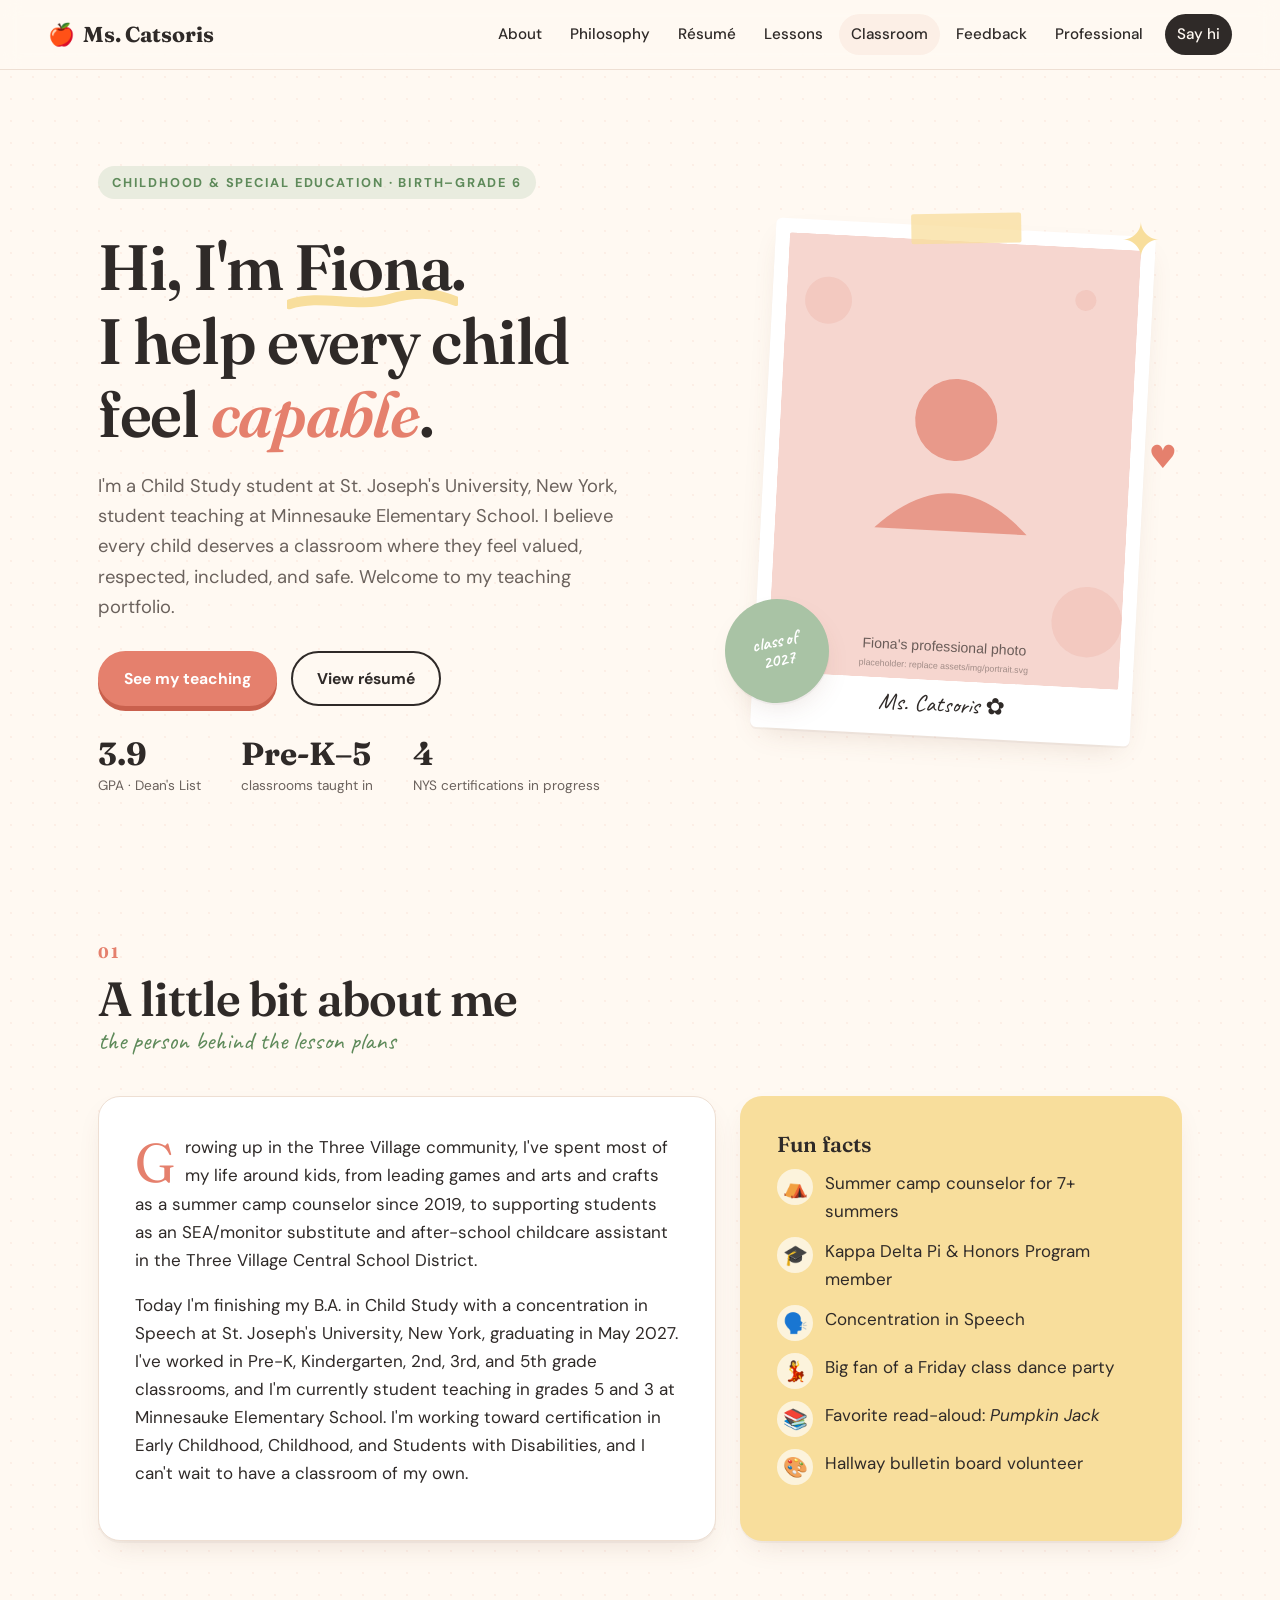
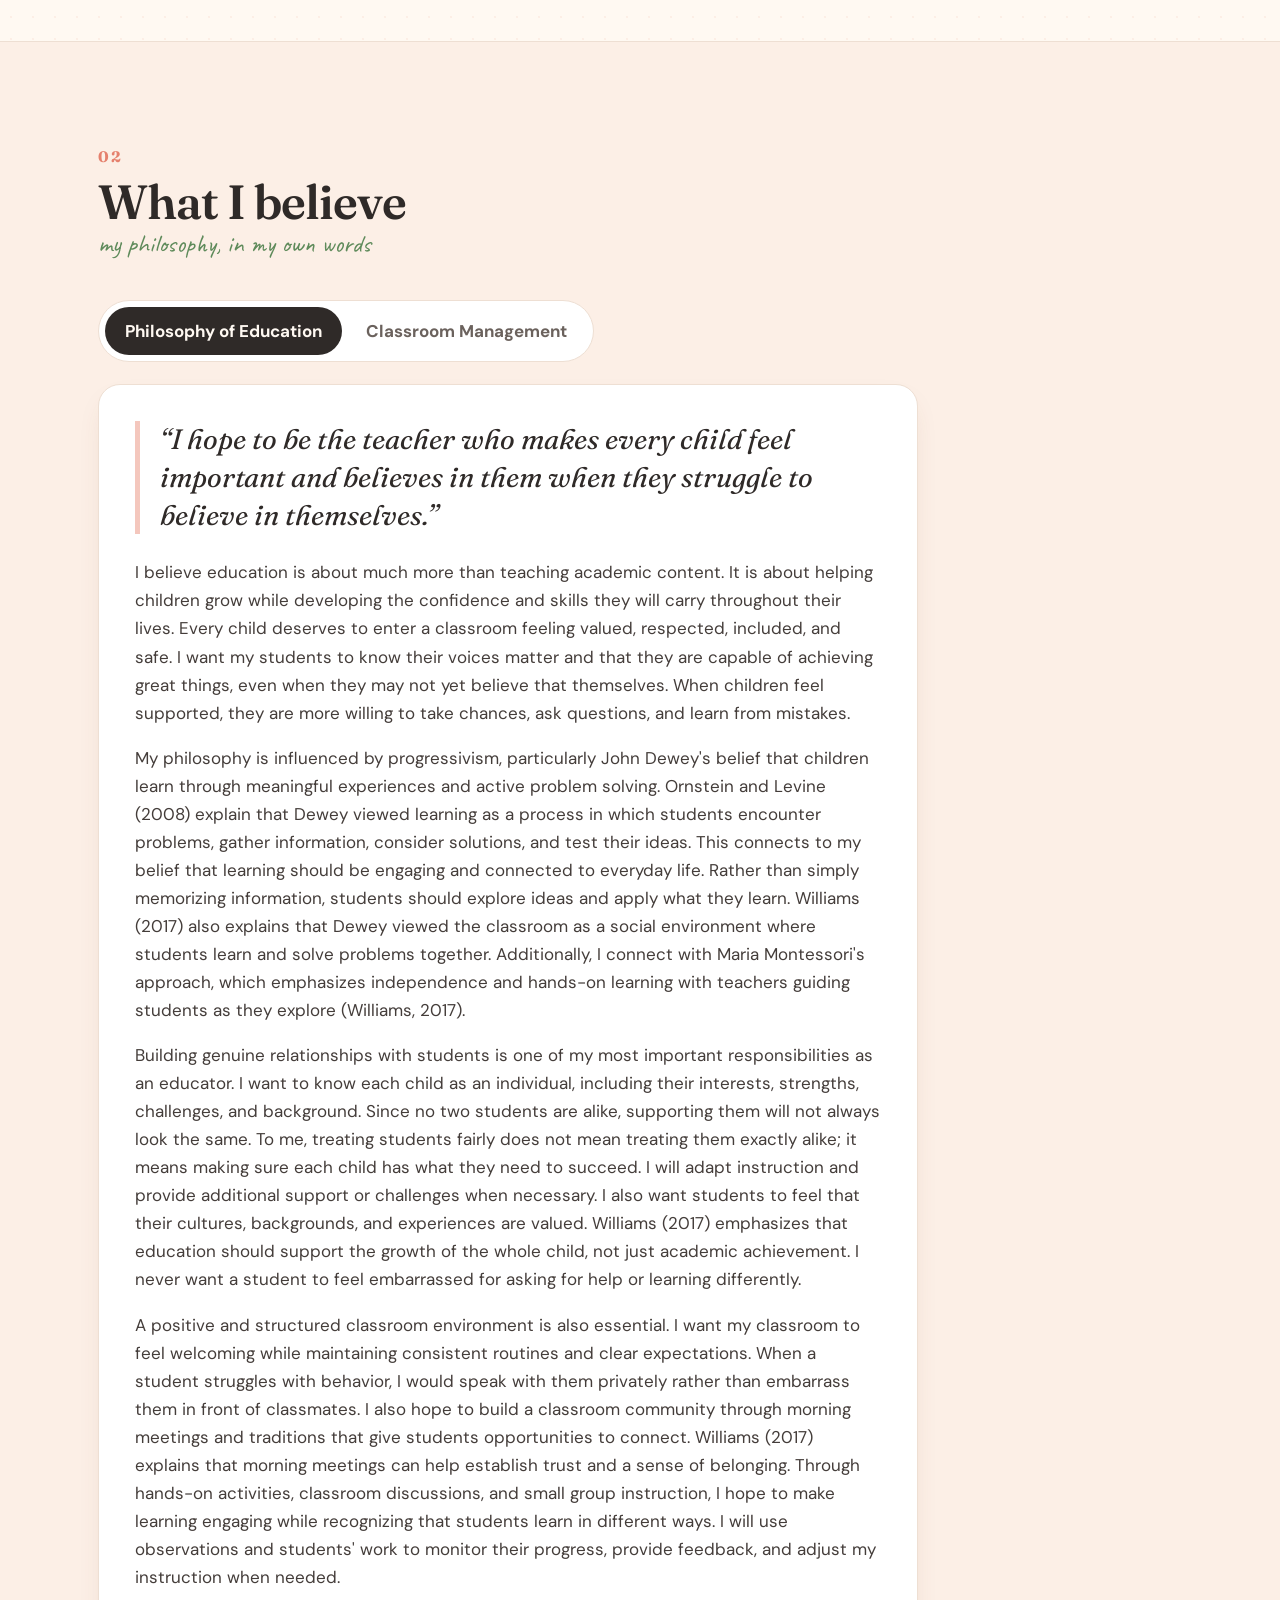
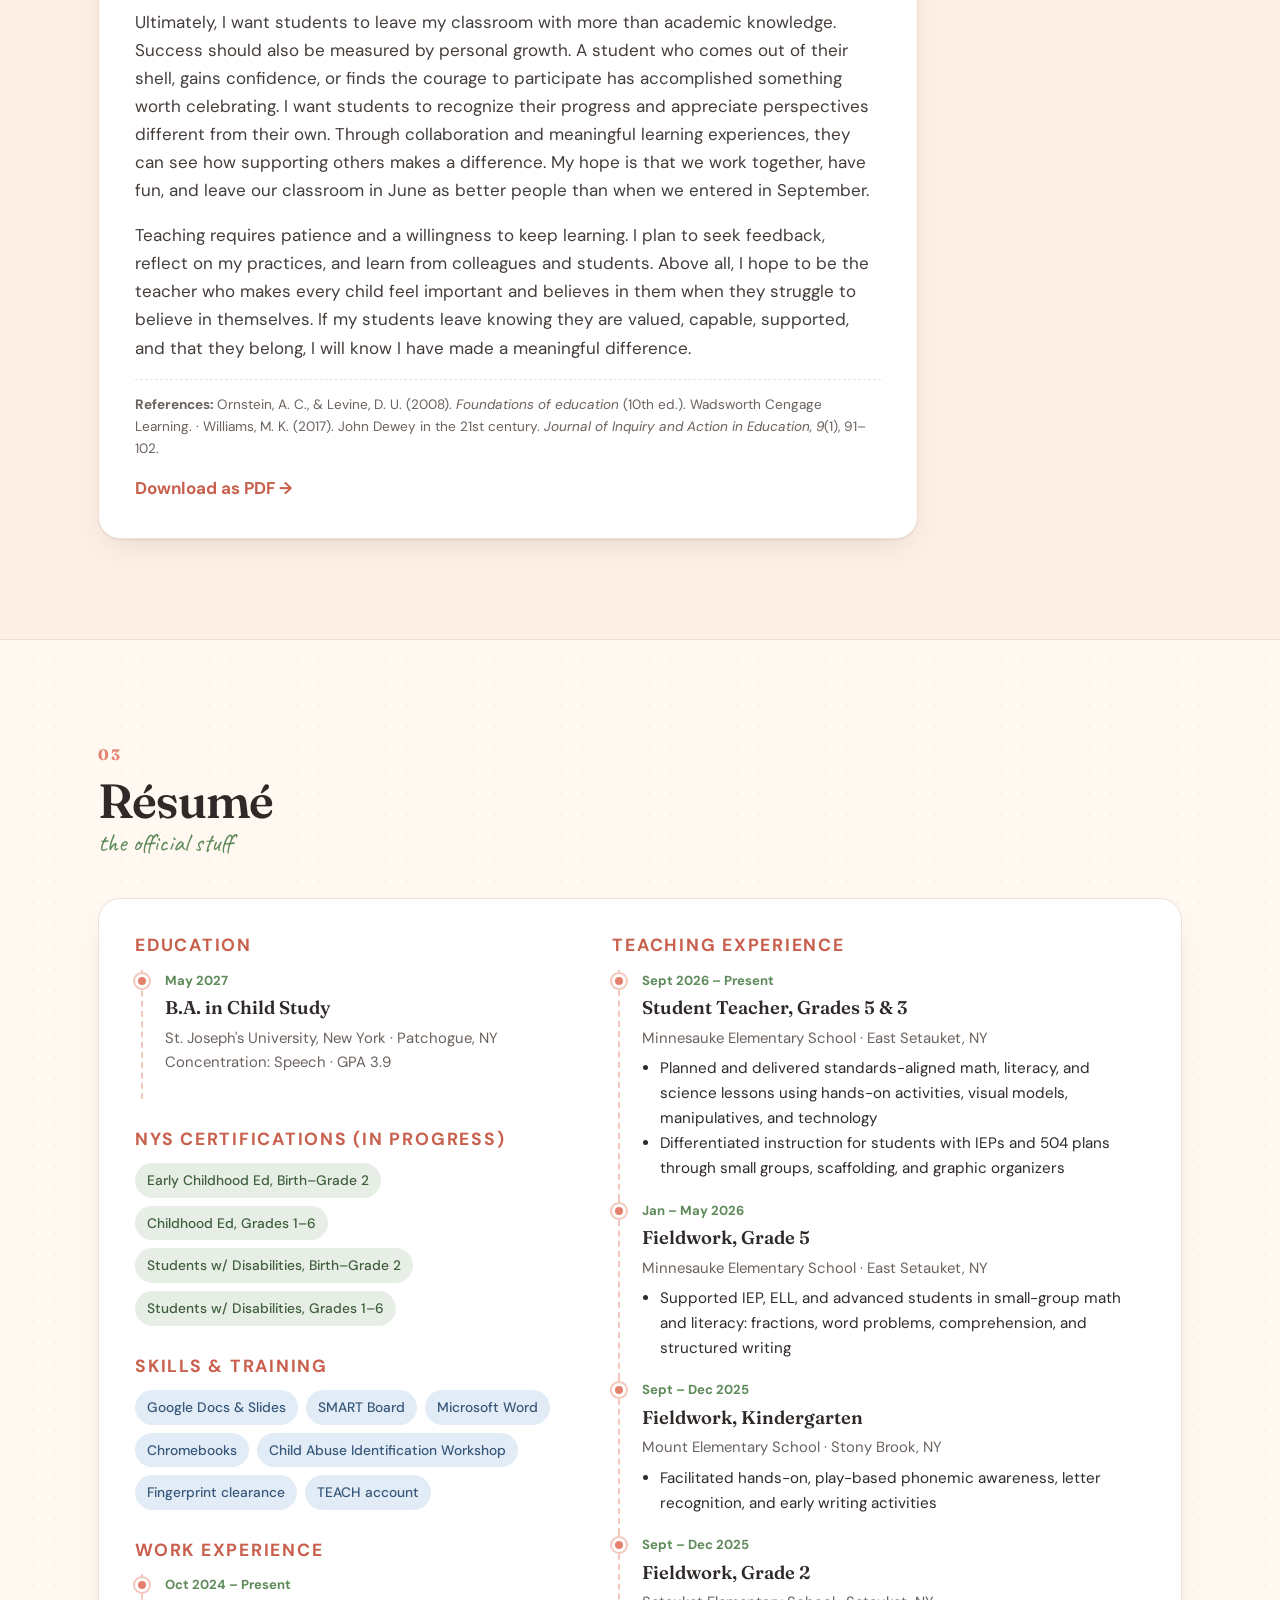
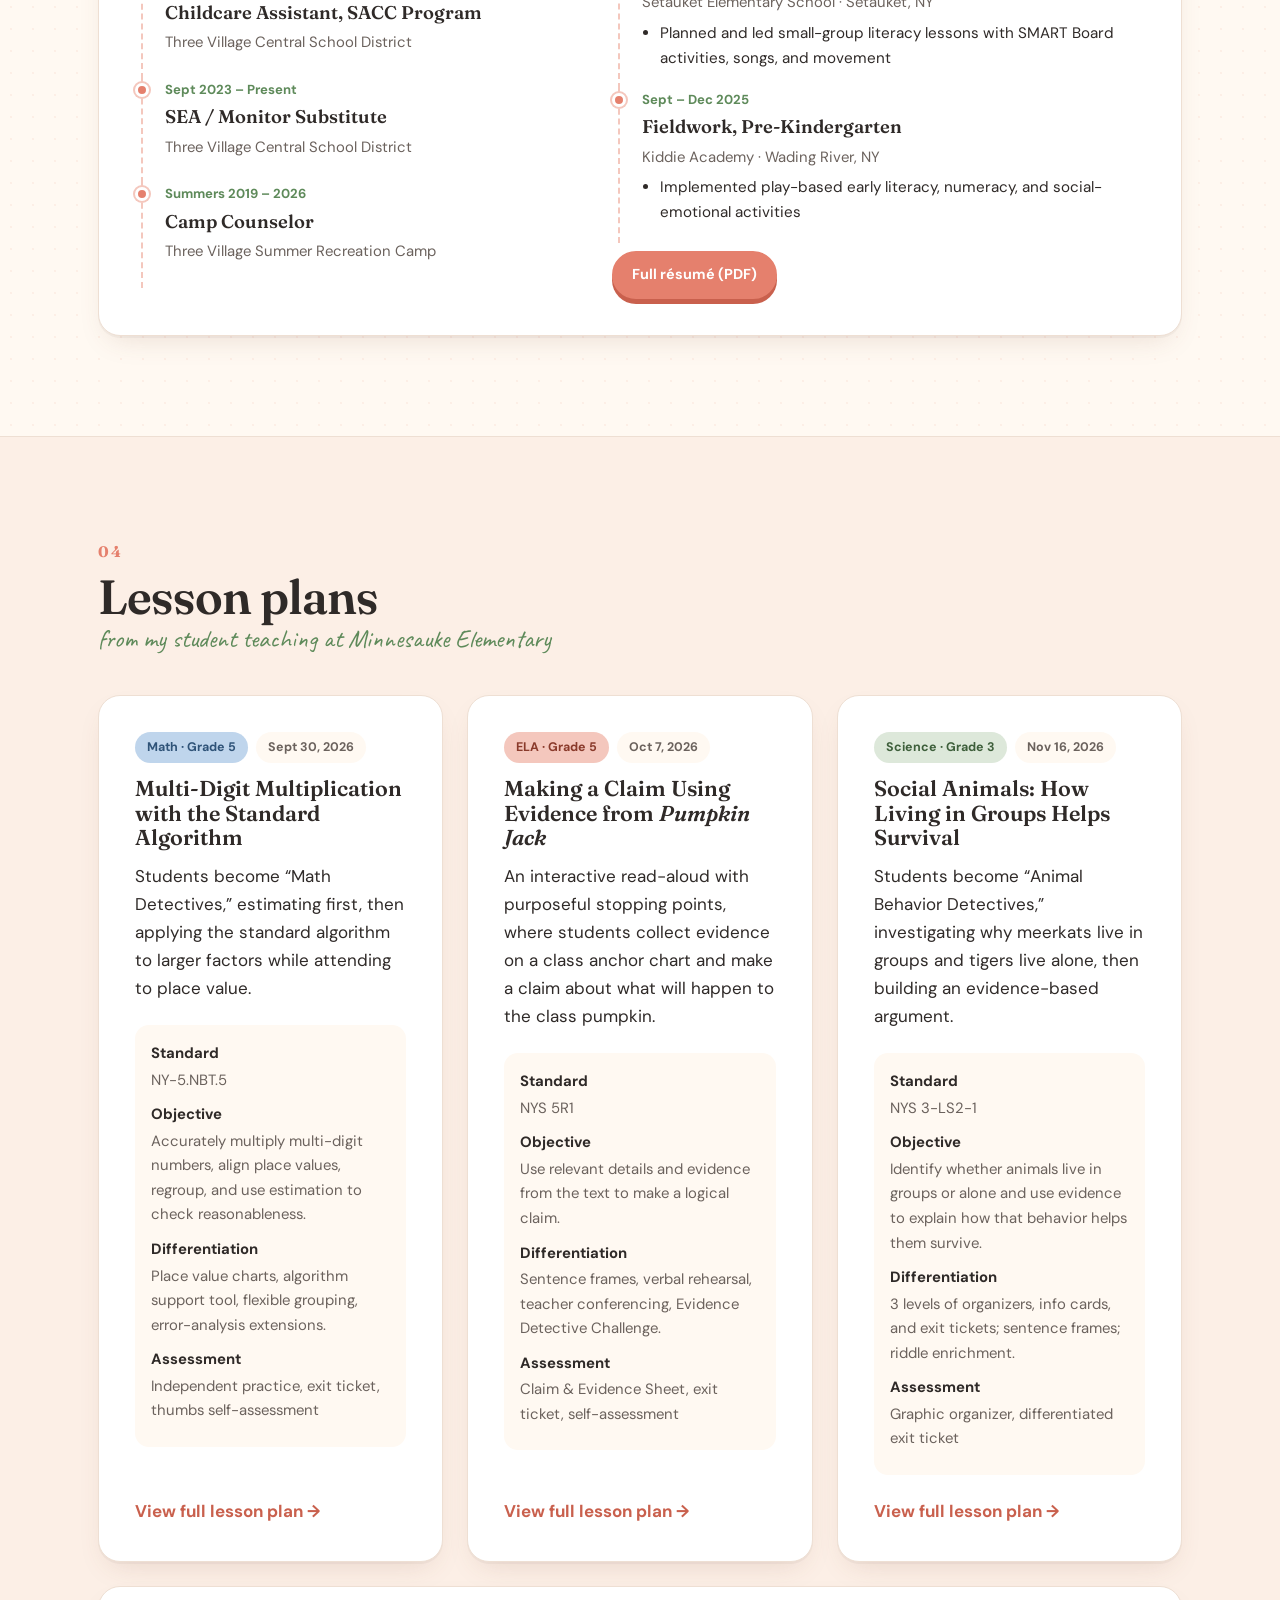
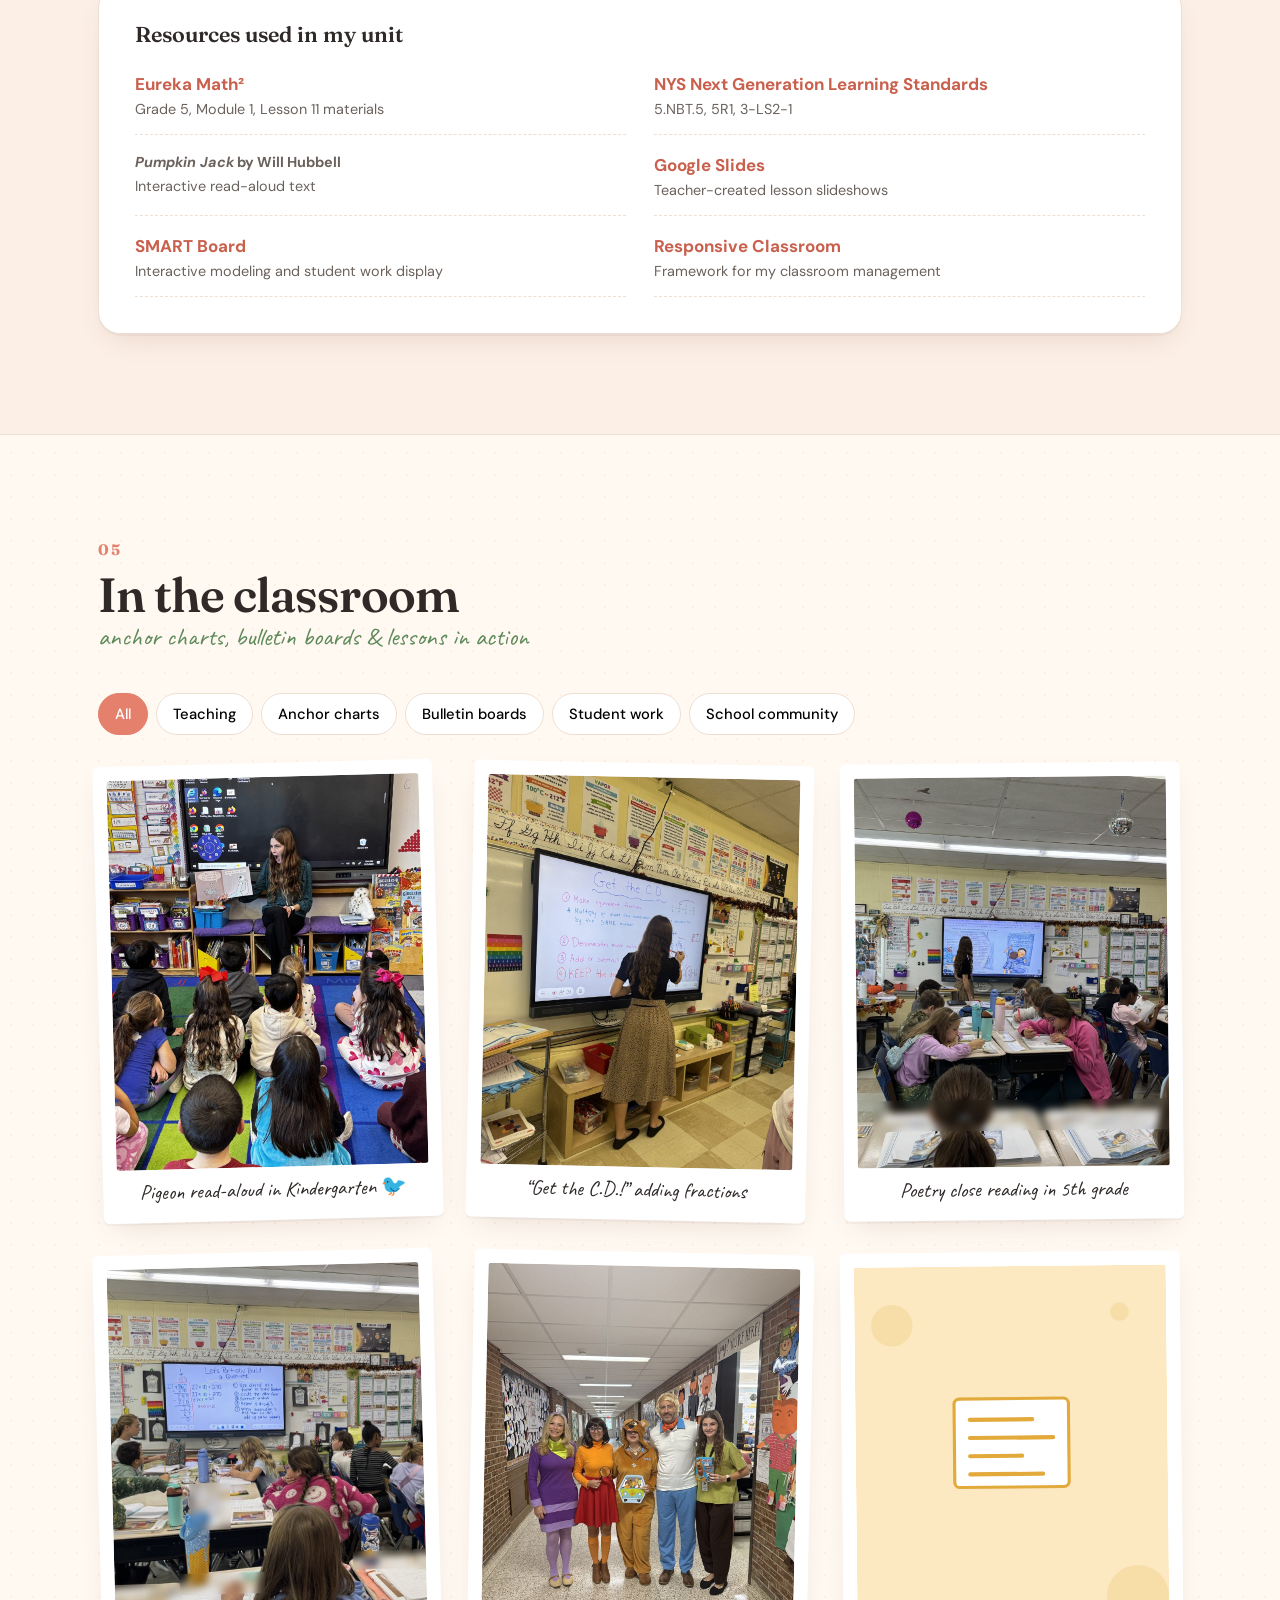
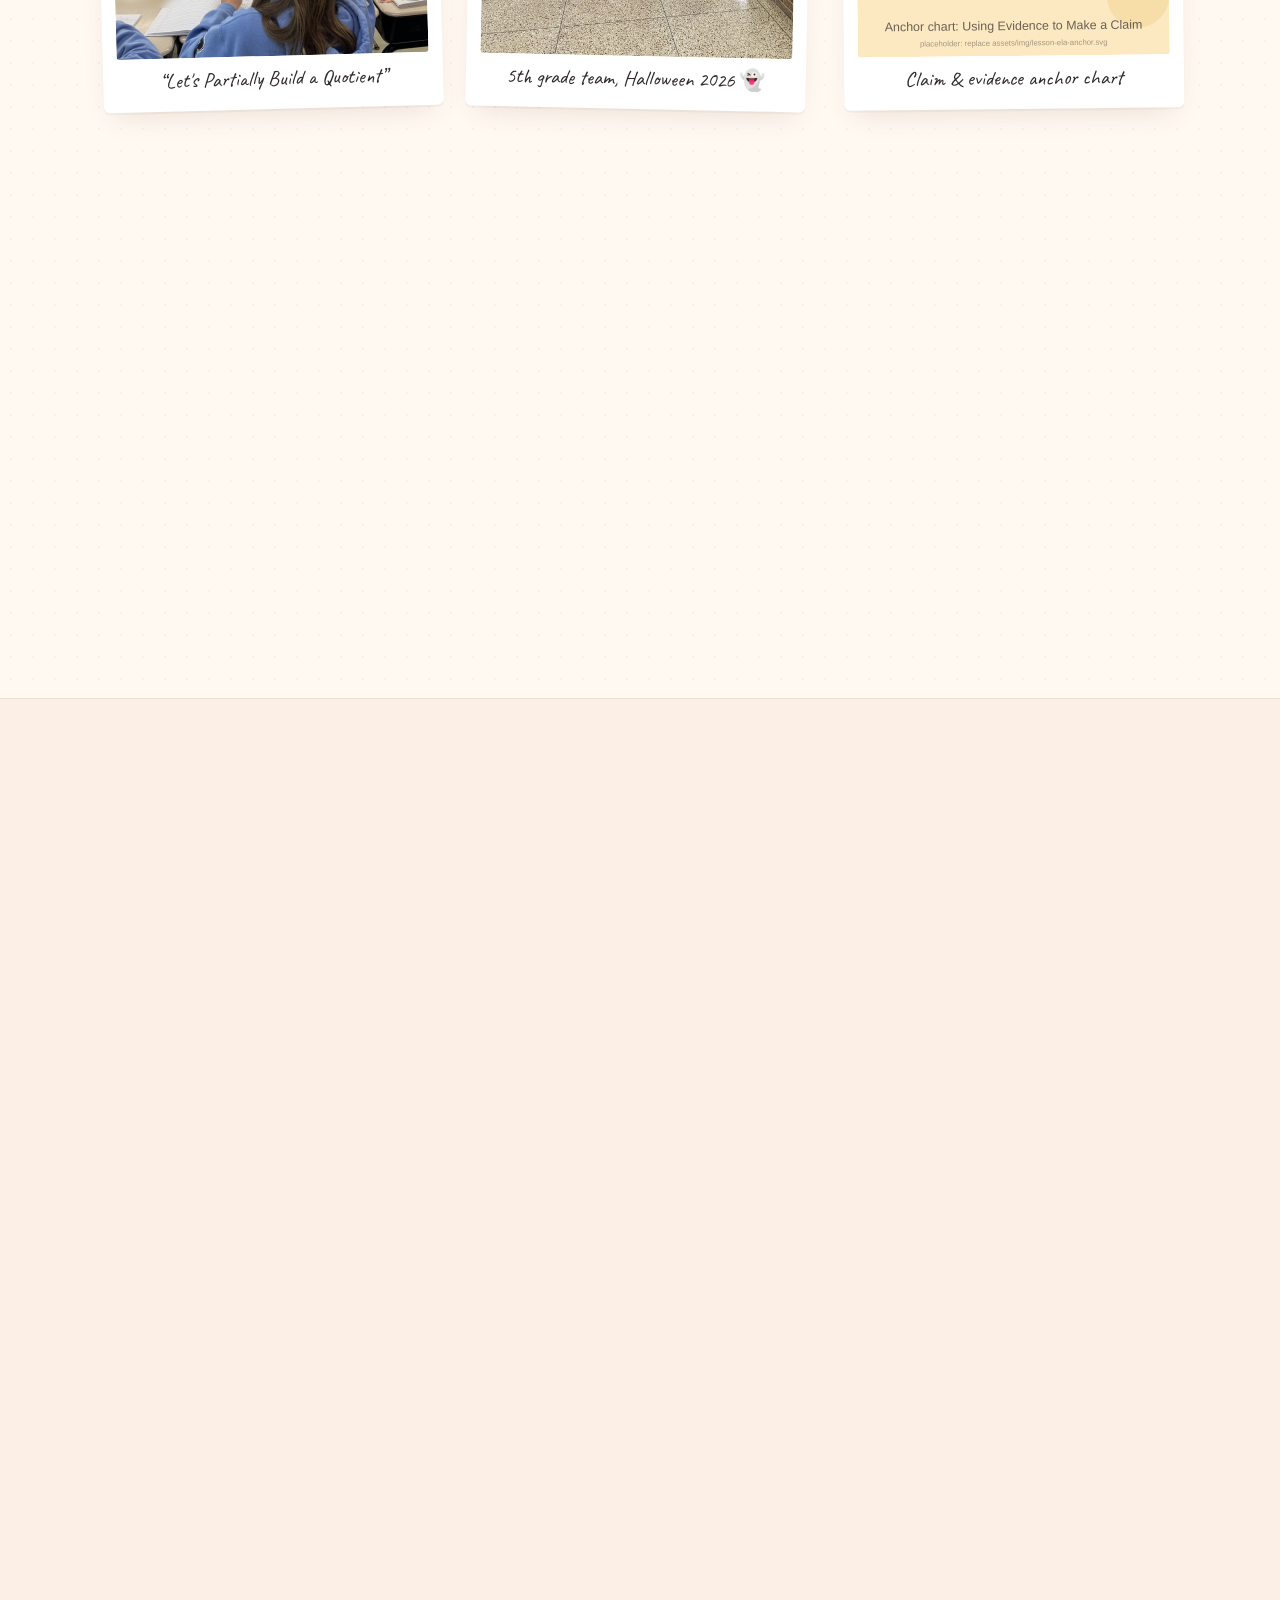
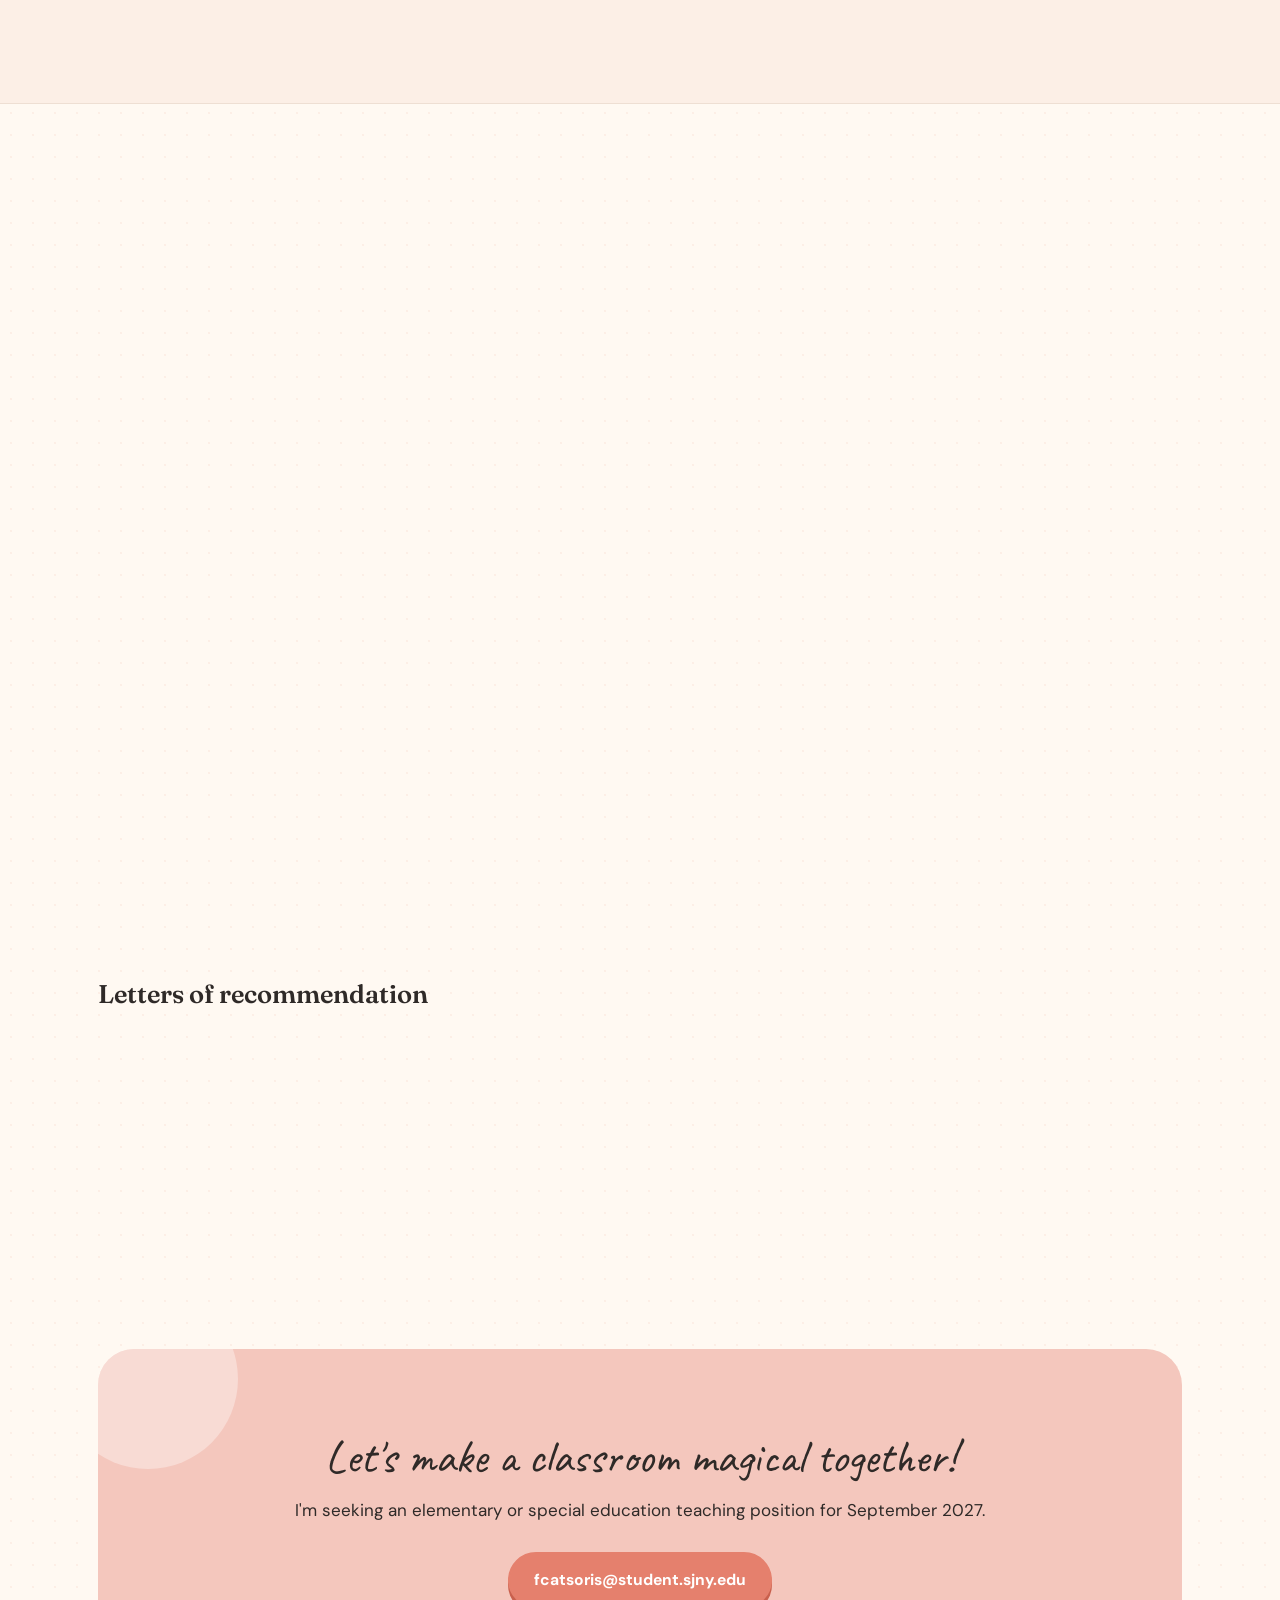
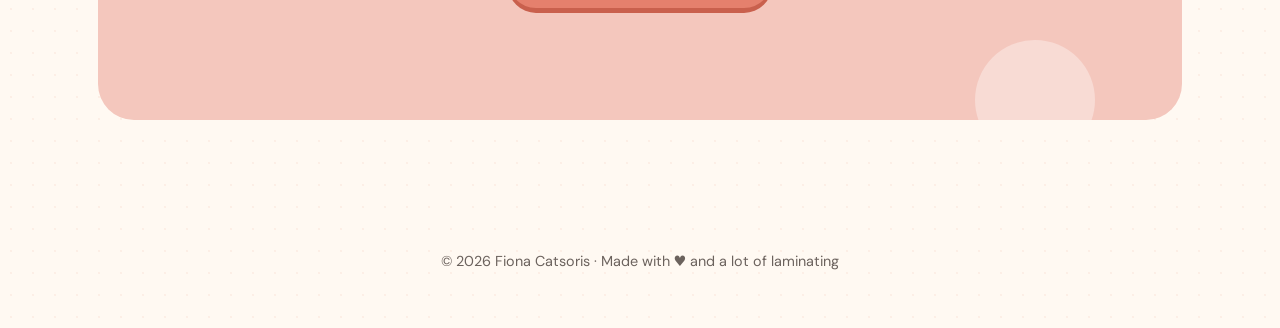
==== commit a2126f8d: "Add kindergarten read-aloud photo; 3-column gallery Co-Authored-By: Claude Opus 5.5 <noreply@anthrop" ====
--- a/index.html
+++ b/index.html
@@ -291,6 +291,7 @@
       <button class="filter" data-filter="community">School community</button>
     </div>
     <div class="gallery">
+      <figure class="polaroid g-item" data-cat="teaching"><img src="assets/img/teaching-readaloud-k.jpg" alt="Fiona doing an expressive Mo Willems Pigeon read-aloud for a kindergarten class on the rug" loading="lazy" /><figcaption>Pigeon read-aloud in Kindergarten 🐦</figcaption></figure>
       <figure class="polaroid g-item" data-cat="teaching"><img src="assets/img/teaching-fractions.jpg" alt="Fiona modeling adding fractions with unlike denominators on the SMART Board" loading="lazy" /><figcaption>“Get the C.D.!” adding fractions</figcaption></figure>
       <figure class="polaroid g-item" data-cat="teaching"><img src="assets/img/teaching-poetry.jpg" alt="Fiona leading a 5th grade poetry lesson while students annotate their texts" loading="lazy" /><figcaption>Poetry close reading in 5th grade</figcaption></figure>
       <figure class="polaroid g-item" data-cat="teaching"><img src="assets/img/teaching-division.jpg" alt="Fiona's 5th graders following a partial quotients division lesson on the SMART Board" loading="lazy" style="object-position: 30% center" /><figcaption>“Let's Partially Build a Quotient”</figcaption></figure>
--- a/assets/css/style.css
+++ b/assets/css/style.css
@@ -286,3 +286,6 @@
 .letter-pending:hover { transform: none; background: transparent; }
 @media (max-width: 820px) { .lesson-grid { grid-template-columns: 1fr; } }
 .gallery .polaroid img { aspect-ratio: 4/5; object-fit: cover; }
+.gallery { grid-template-columns: repeat(3, 1fr); gap: 32px; }
+@media (max-width: 820px) { .gallery { grid-template-columns: repeat(2, 1fr); gap: 20px; } }
+@media (max-width: 480px) { .gallery { grid-template-columns: 1fr; } }
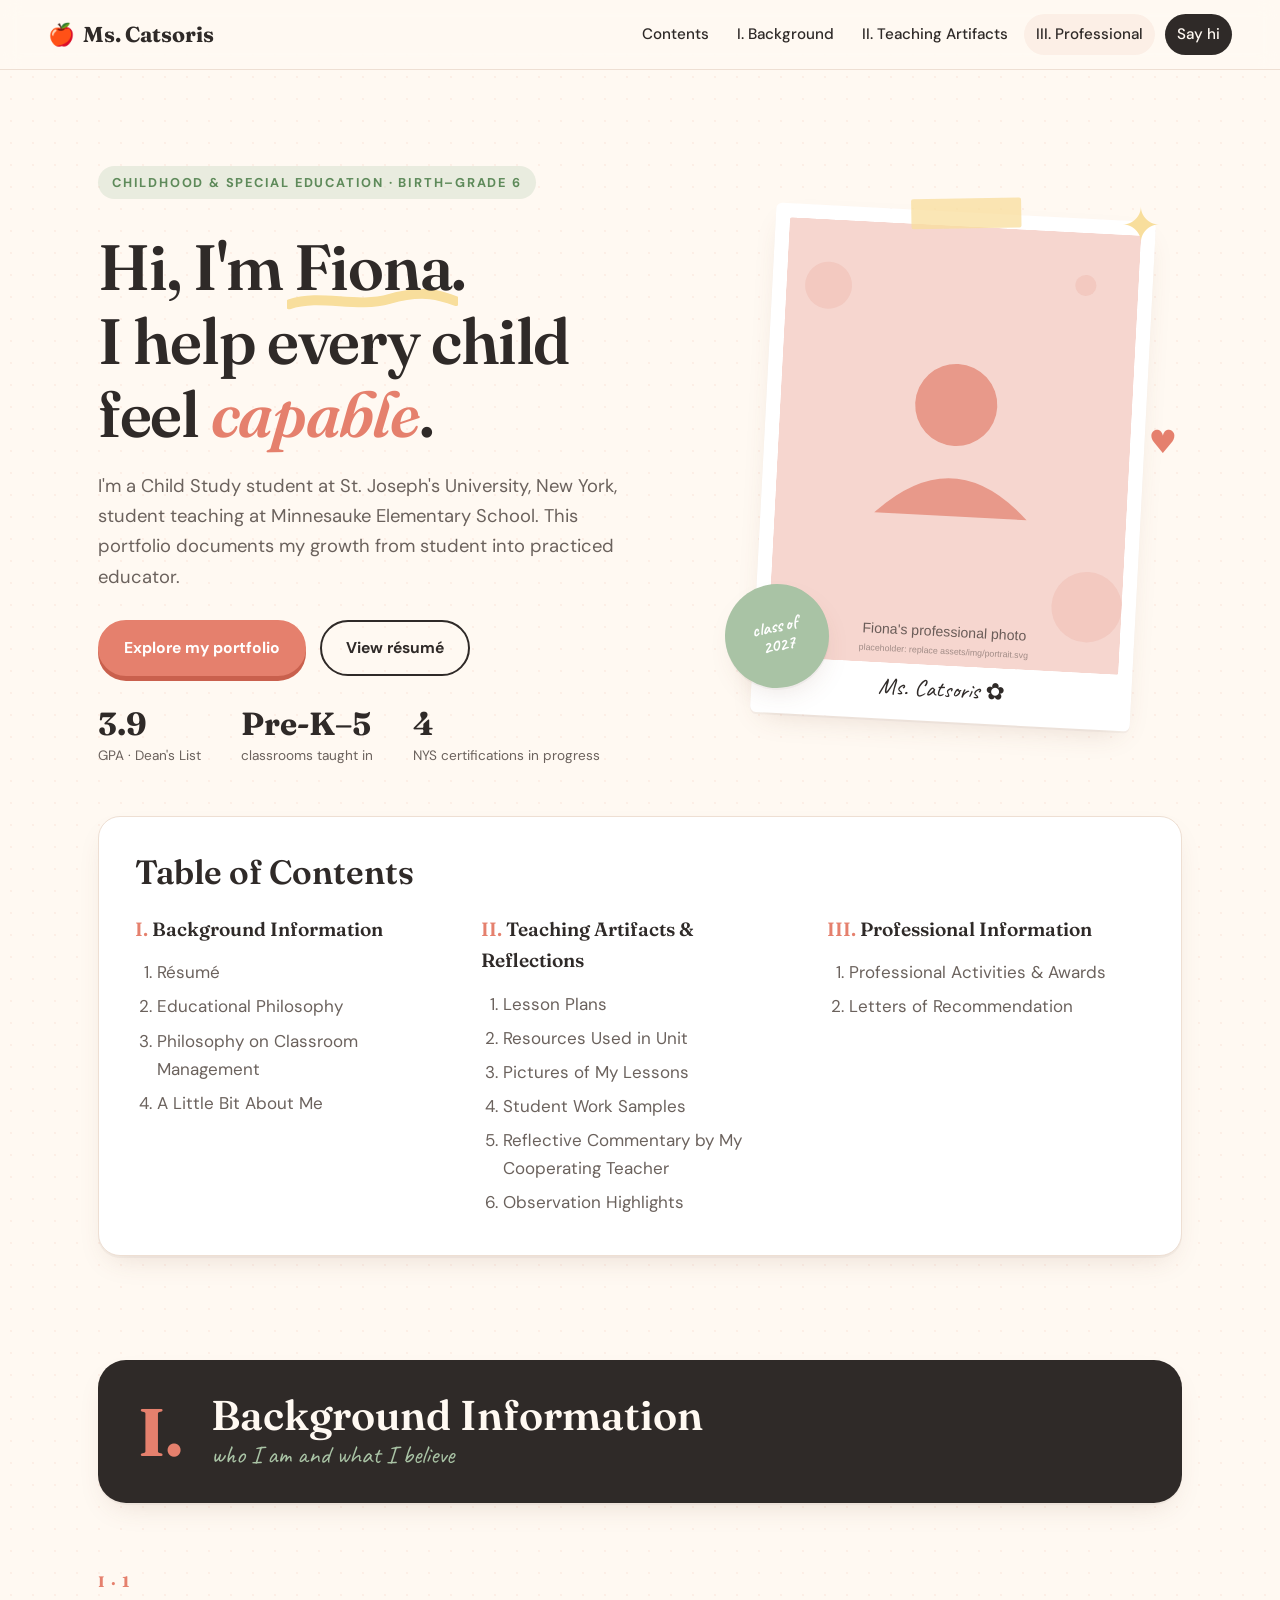
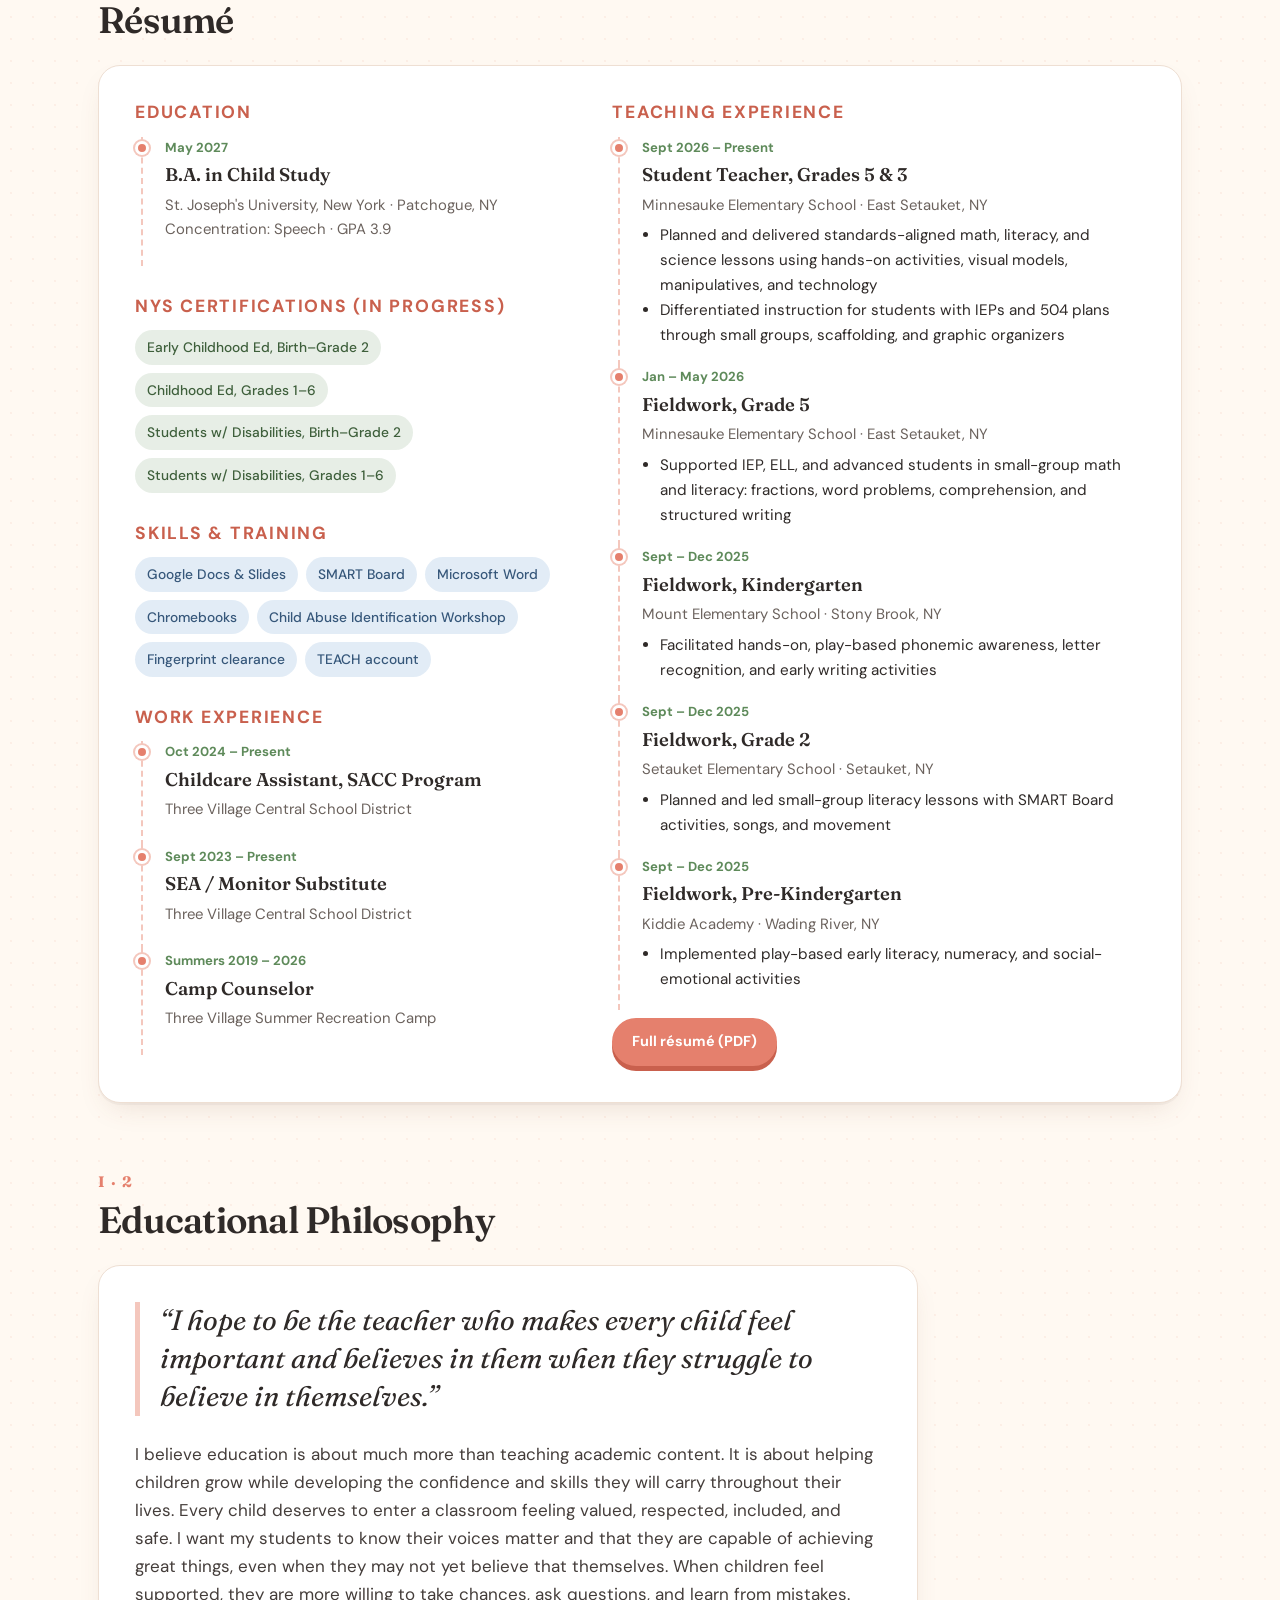
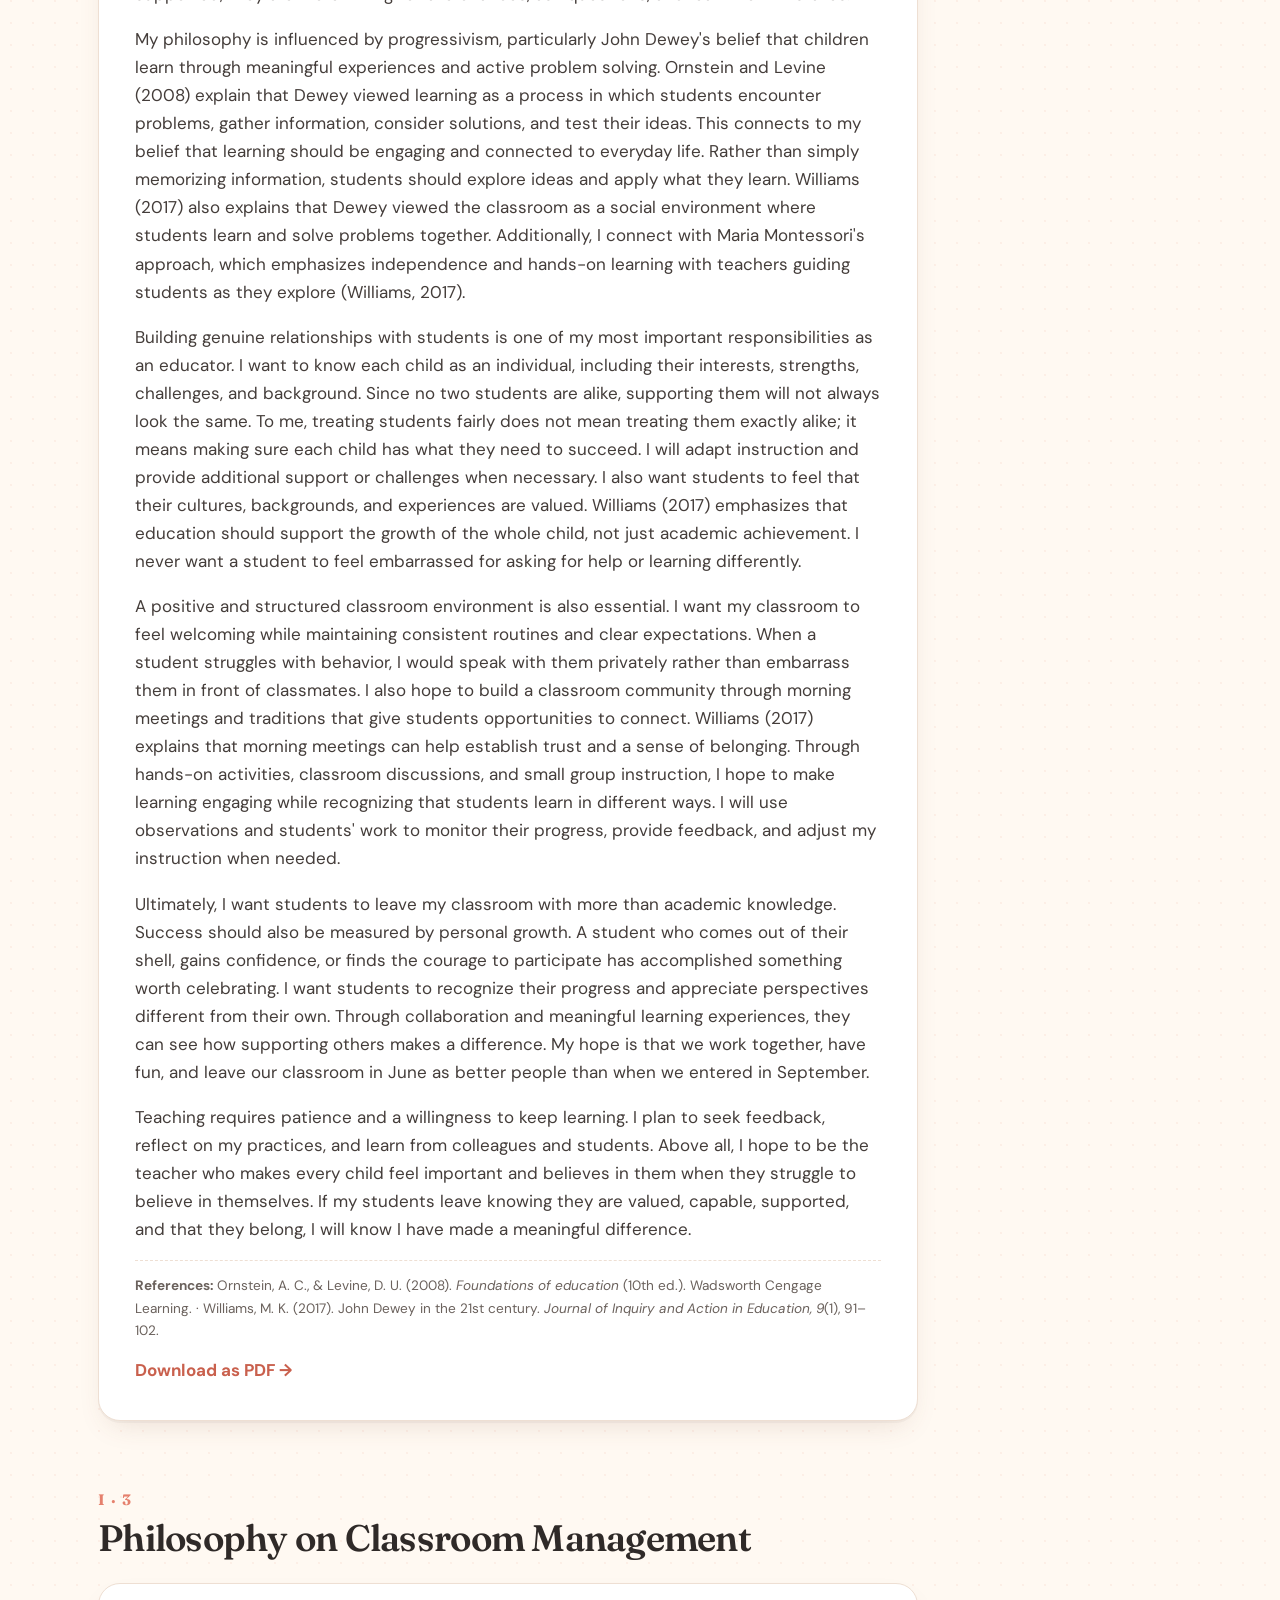
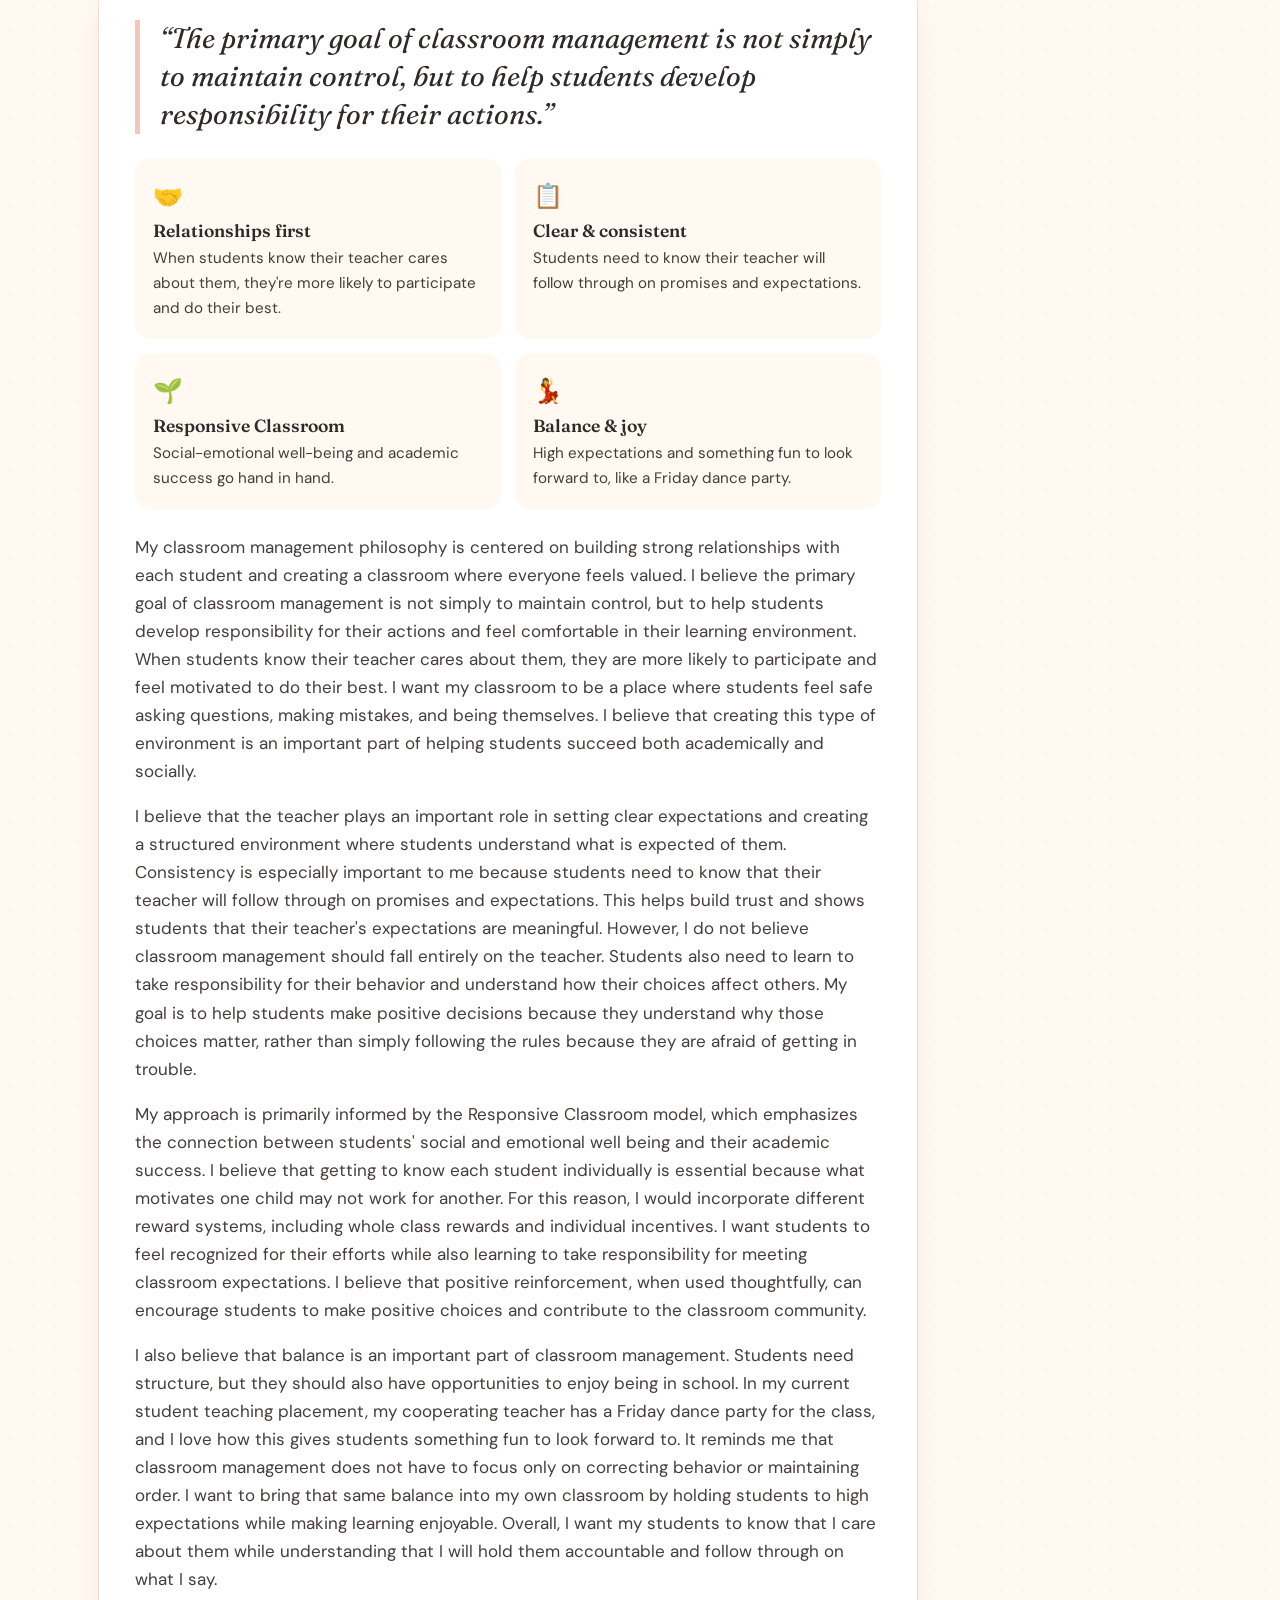
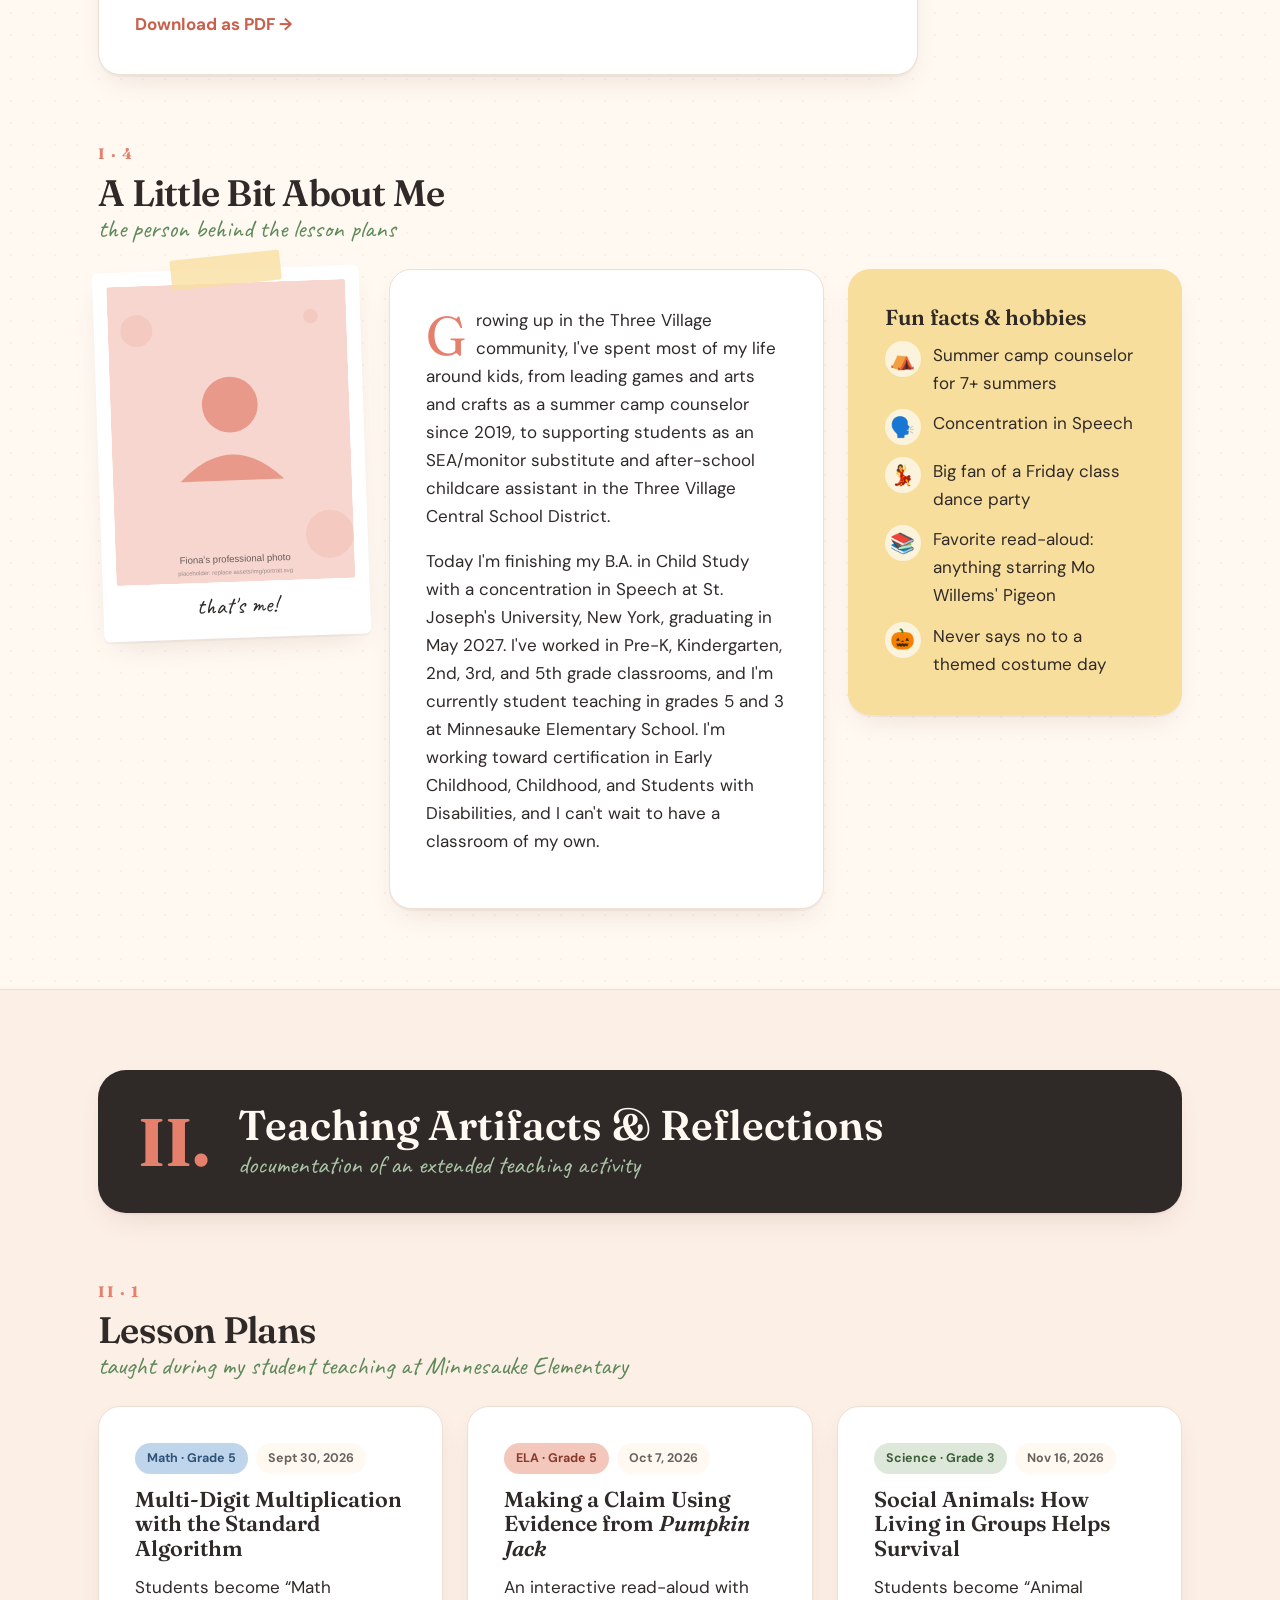
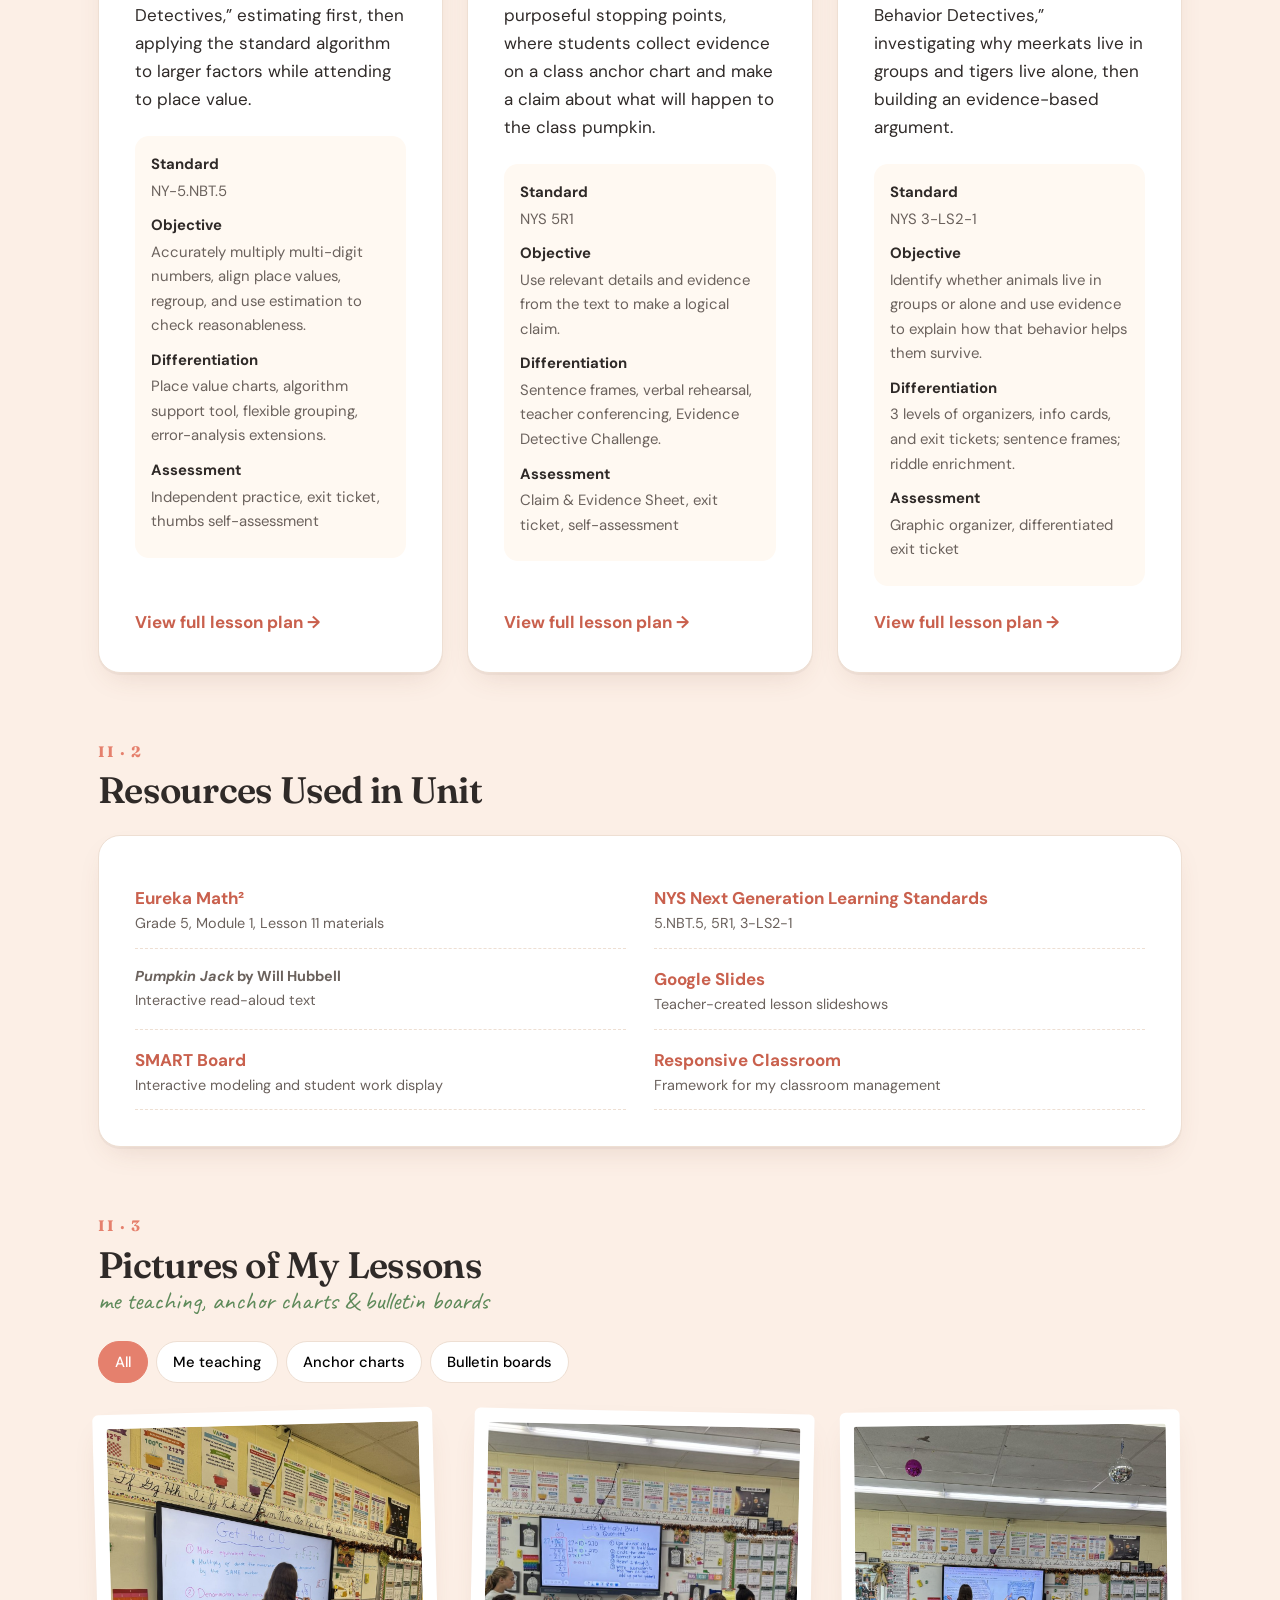
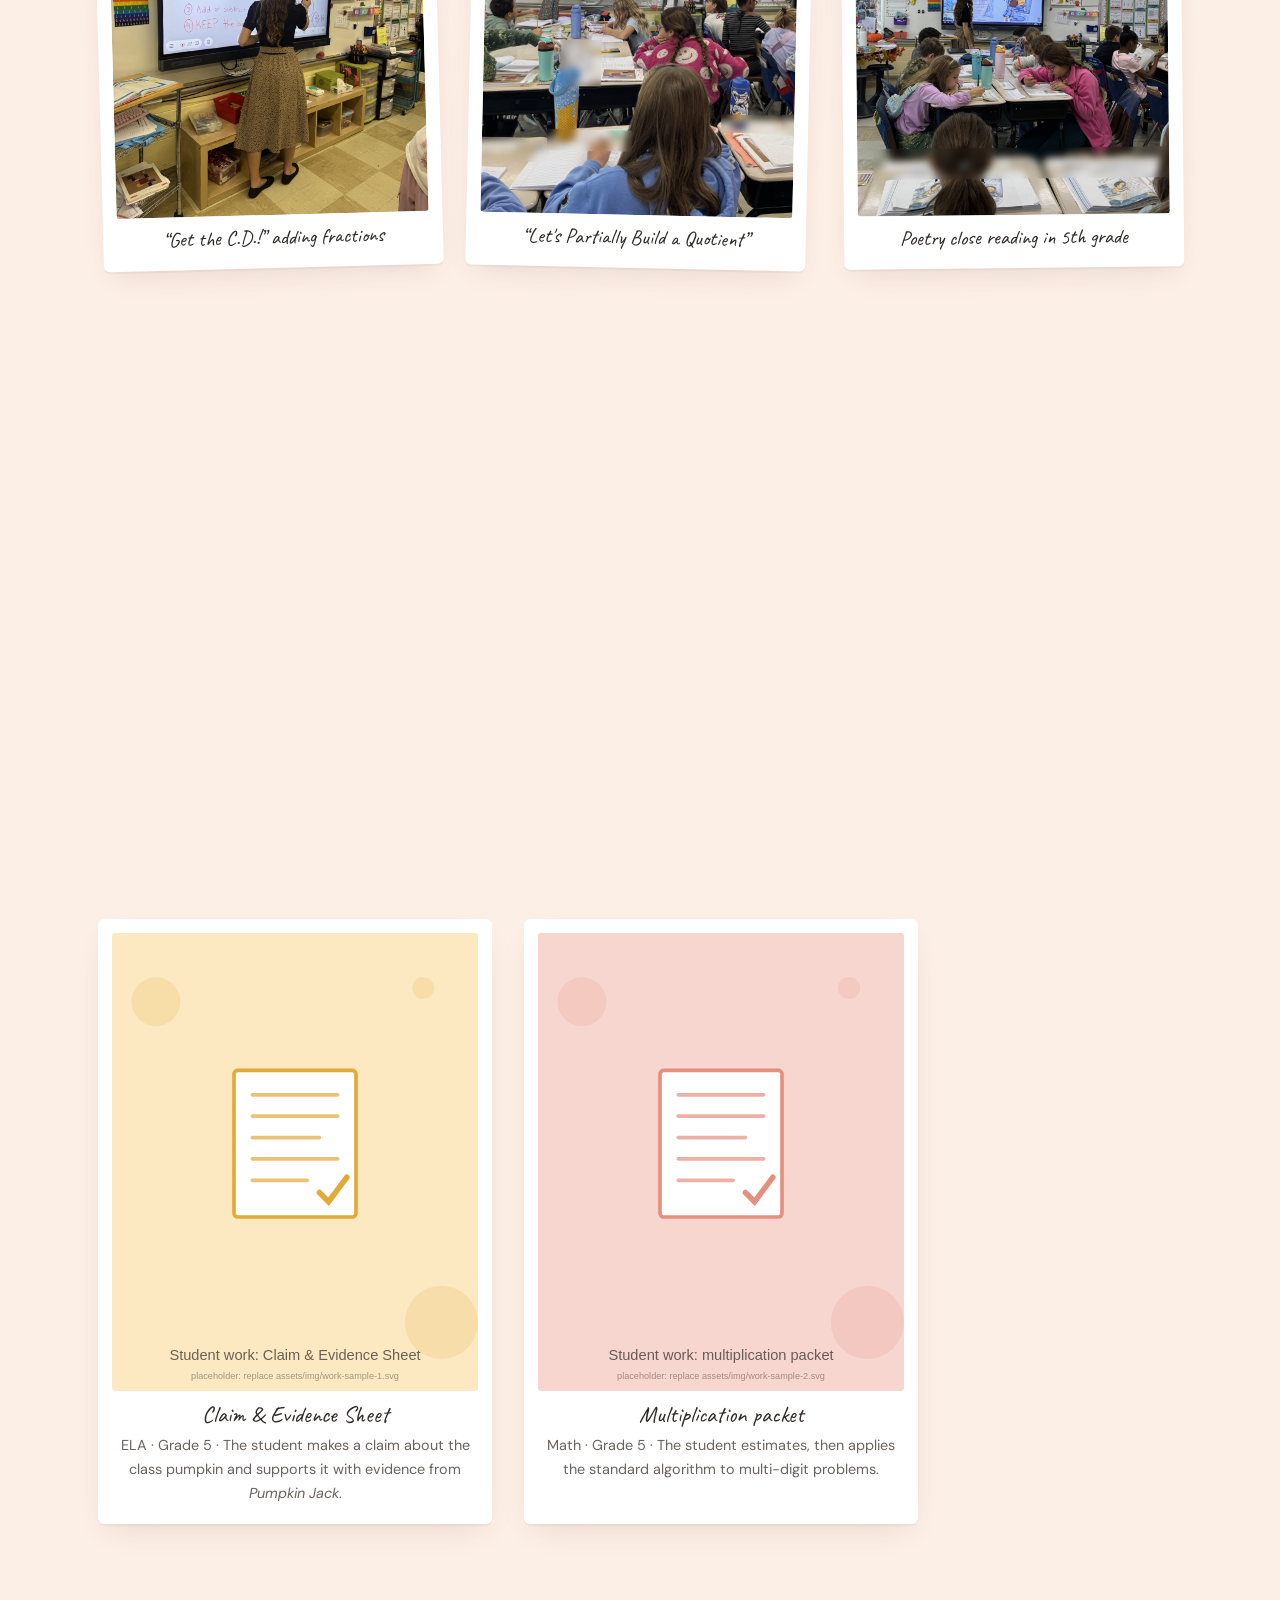
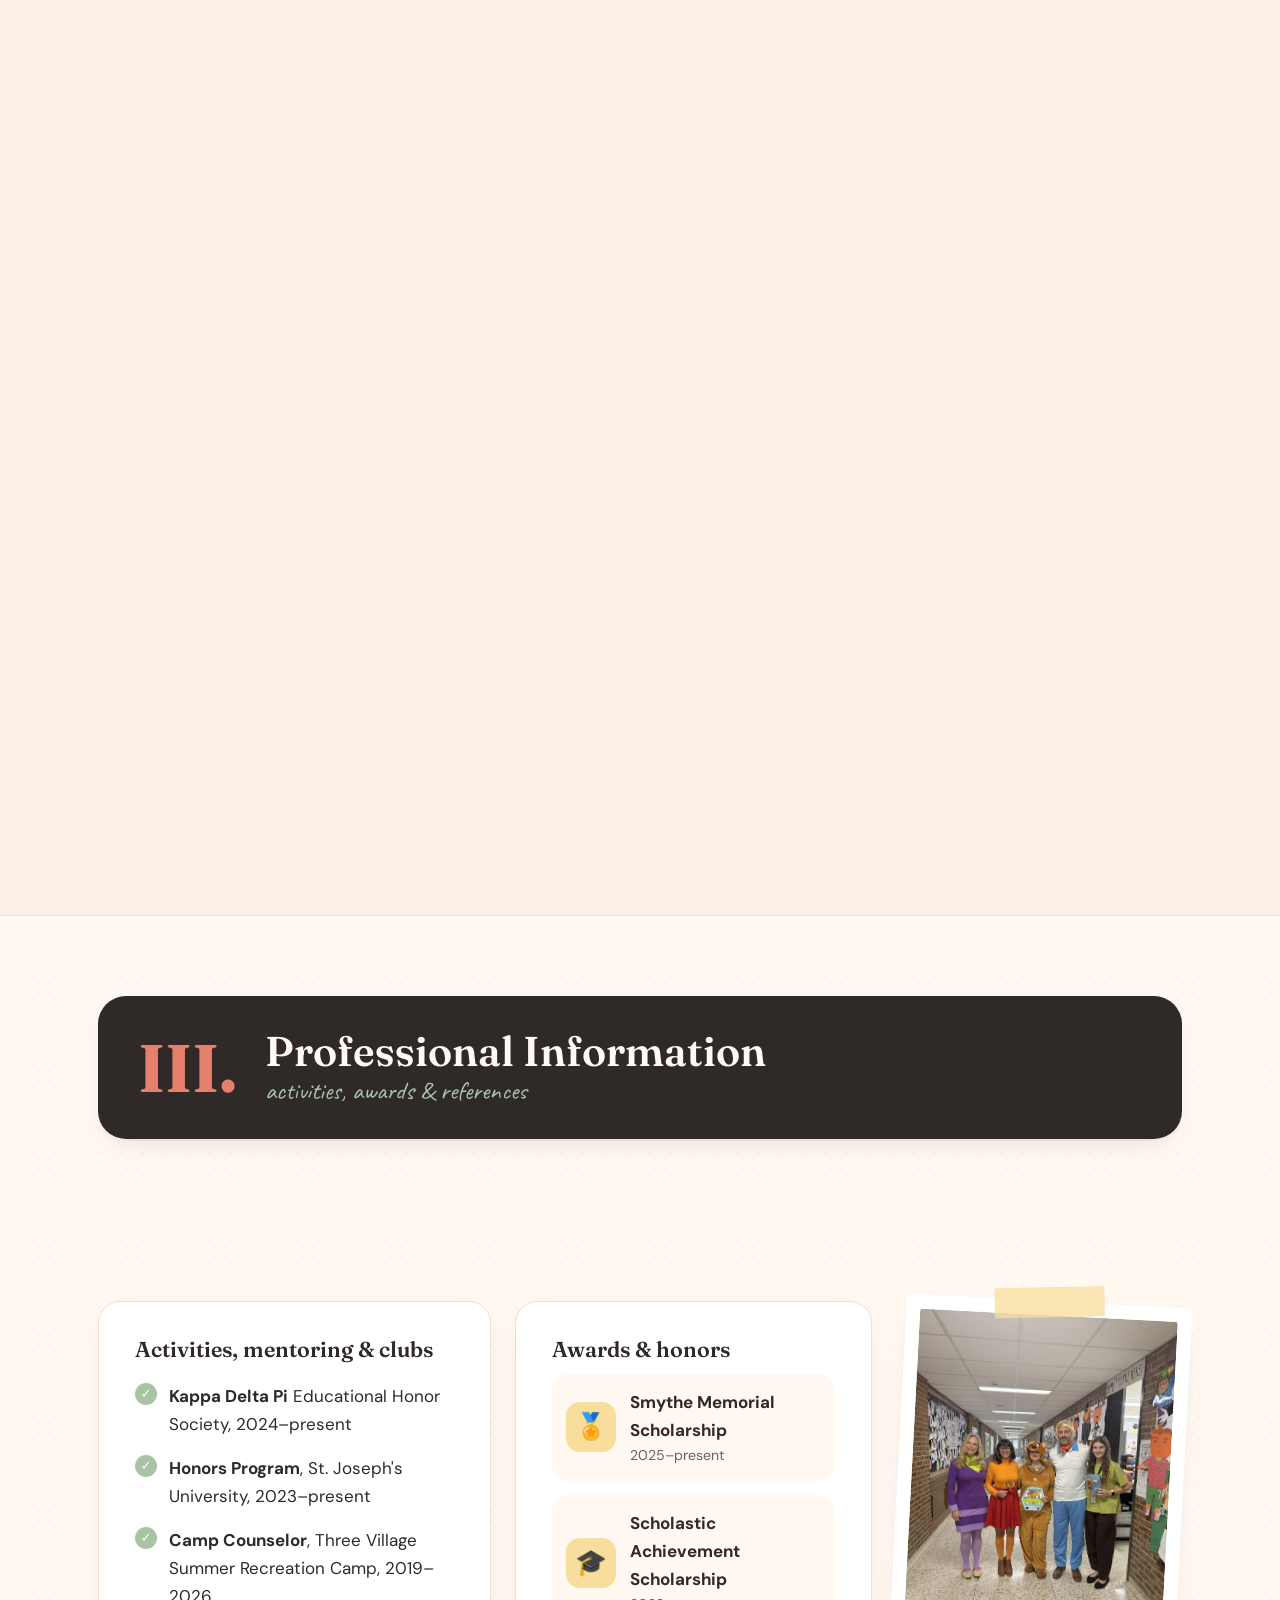
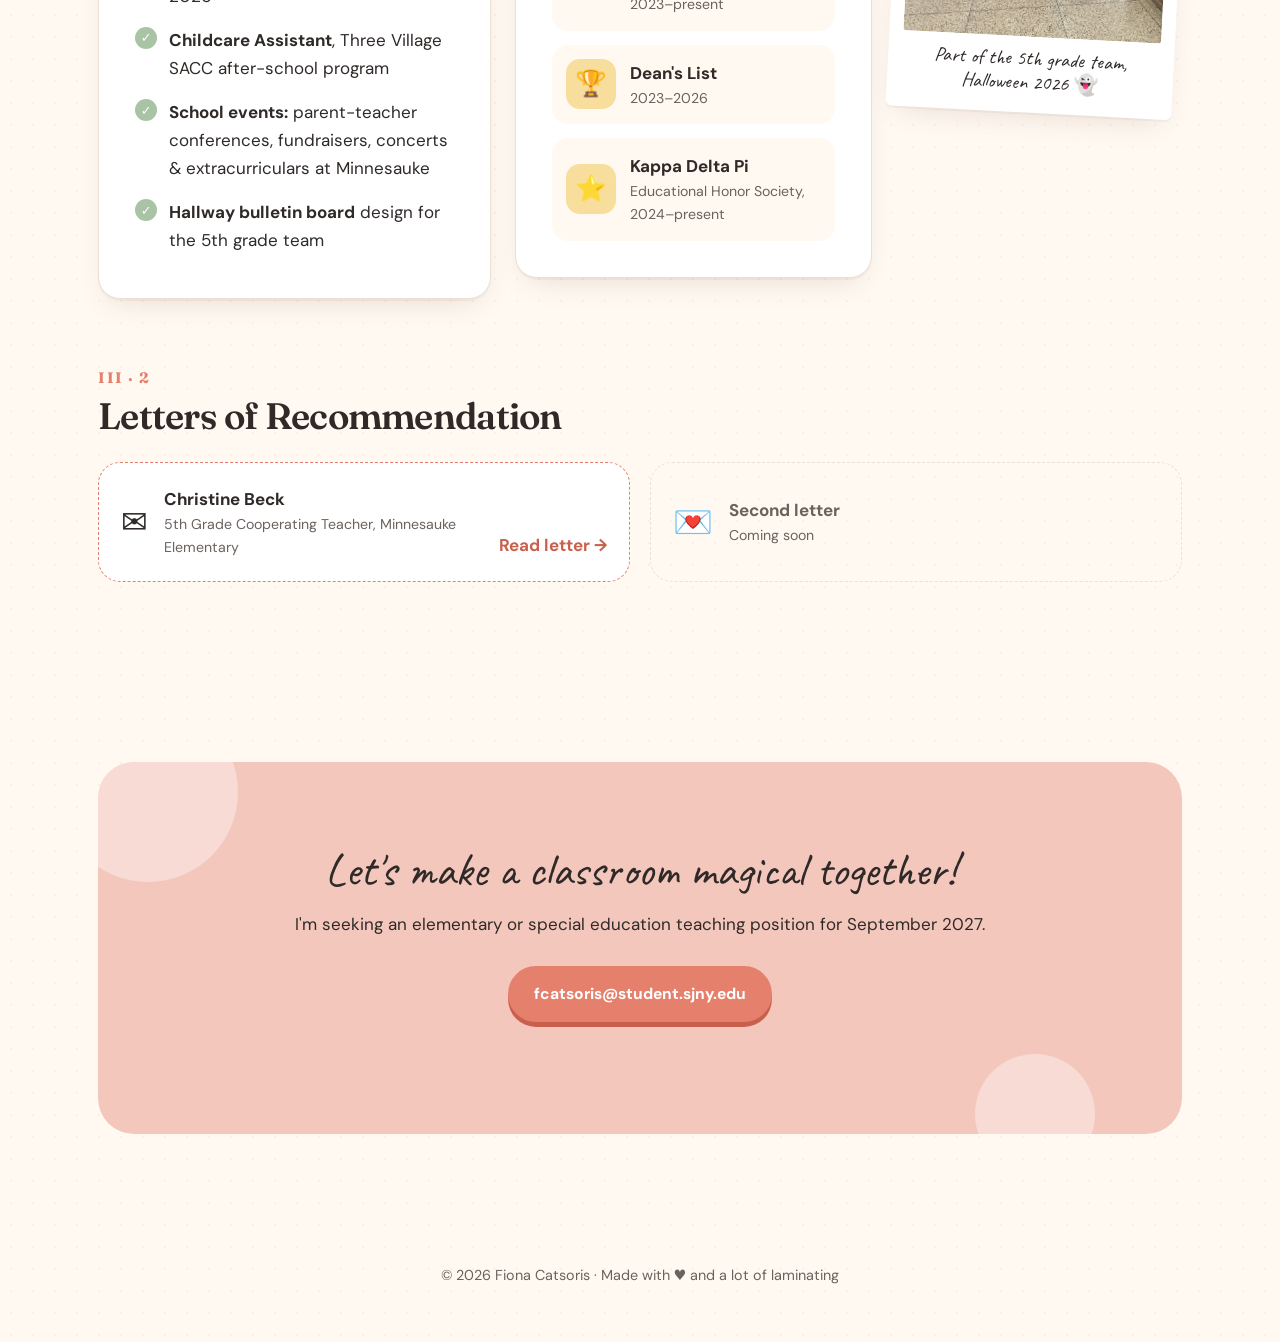
==== commit 4483fd42: "Restructure portfolio to match assignment outline (I/II/III) Adds a table of contents and organizes " ====
--- a/index.html
+++ b/index.html
@@ -4,7 +4,7 @@
   <meta charset="utf-8" />
   <meta name="viewport" content="width=device-width, initial-scale=1" />
   <title>Ms. Fiona Catsoris · Teaching Portfolio</title>
-  <meta name="description" content="Teaching e-portfolio of Fiona Catsoris, St. Joseph's University, New York: philosophy of education, classroom management, lesson plans, student work, and recommendations." />
+  <meta name="description" content="Teaching e-portfolio of Fiona Catsoris, St. Joseph's University, New York: background, teaching artifacts and reflections, and professional information." />
   <link rel="icon" href="favicon.ico" sizes="any" />
   <link rel="icon" type="image/png" sizes="32x32" href="assets/img/favicon-32.png" />
   <link rel="icon" type="image/png" sizes="192x192" href="assets/img/favicon-192.png" />
@@ -20,13 +20,10 @@
   <a class="brand" href="#top"><span class="brand-apple">🍎</span> Ms. Catsoris</a>
   <button class="nav-toggle" aria-label="Open menu" aria-expanded="false"><span></span><span></span><span></span></button>
   <nav class="nav" aria-label="Main">
-    <a href="#about">About</a>
-    <a href="#philosophy">Philosophy</a>
-    <a href="#resume">Résumé</a>
-    <a href="#lessons">Lessons</a>
-    <a href="#gallery">Classroom</a>
-    <a href="#feedback">Feedback</a>
-    <a href="#professional">Professional</a>
+    <a href="#contents">Contents</a>
+    <a href="#background">I. Background</a>
+    <a href="#teaching">II. Teaching Artifacts</a>
+    <a href="#professional">III. Professional</a>
     <a class="nav-cta" href="#contact">Say hi</a>
   </nav>
 </header>
@@ -38,9 +35,9 @@
     <div class="hero-text">
       <p class="eyebrow">Childhood &amp; Special Education · Birth–Grade 6</p>
       <h1>Hi, I'm <span class="scribble">Fiona</span>.<br/>I help every child feel <em>capable</em>.</h1>
-      <p class="lede">I'm a Child Study student at St. Joseph's University, New York, student teaching at Minnesauke Elementary School. I believe every child deserves a classroom where they feel valued, respected, included, and safe. Welcome to my teaching portfolio.</p>
+      <p class="lede">I'm a Child Study student at St. Joseph's University, New York, student teaching at Minnesauke Elementary School. This portfolio documents my growth from student into practiced educator.</p>
       <div class="hero-actions">
-        <a class="btn btn-primary" href="#lessons">See my teaching</a>
+        <a class="btn btn-primary" href="#contents">Explore my portfolio</a>
         <a class="btn btn-ghost" href="assets/docs/Fiona-Catsoris-Resume.pdf" target="_blank" rel="noopener">View résumé</a>
       </div>
       <ul class="hero-stats">
@@ -61,321 +58,376 @@
     </div>
   </section>
 
+  <!-- ============ TABLE OF CONTENTS ============ -->
+  <section id="contents" class="toc-wrap">
+    <div class="card toc">
+      <h2>Table of Contents</h2>
+      <div class="toc-grid">
+        <div>
+          <a class="toc-part" href="#background"><span>I.</span> Background Information</a>
+          <ol>
+            <li><a href="#resume">Résumé</a></li>
+            <li><a href="#philosophy">Educational Philosophy</a></li>
+            <li><a href="#management">Philosophy on Classroom Management</a></li>
+            <li><a href="#about">A Little Bit About Me</a></li>
+          </ol>
+        </div>
+        <div>
+          <a class="toc-part" href="#teaching"><span>II.</span> Teaching Artifacts &amp; Reflections</a>
+          <ol>
+            <li><a href="#lessons">Lesson Plans</a></li>
+            <li><a href="#resources">Resources Used in Unit</a></li>
+            <li><a href="#gallery">Pictures of My Lessons</a></li>
+            <li><a href="#work">Student Work Samples</a></li>
+            <li><a href="#commentary">Reflective Commentary by My Cooperating Teacher</a></li>
+            <li><a href="#observations">Observation Highlights</a></li>
+          </ol>
+        </div>
+        <div>
+          <a class="toc-part" href="#professional"><span>III.</span> Professional Information</a>
+          <ol>
+            <li><a href="#activities">Professional Activities &amp; Awards</a></li>
+            <li><a href="#letters">Letters of Recommendation</a></li>
+          </ol>
+        </div>
+      </div>
+    </div>
+  </section>
+
   <!-- ============ I. BACKGROUND ============ -->
-  <section id="about" class="section">
-    <div class="section-head">
-      <span class="section-num">01</span>
-      <h2>A little bit about me</h2>
-      <p class="handwritten">the person behind the lesson plans</p>
-    </div>
-    <div class="about-grid">
-      <div class="card about-card">
-        <p>Growing up in the Three Village community, I've spent most of my life around kids, from leading games and arts and crafts as a summer camp counselor since 2019, to supporting students as an SEA/monitor substitute and after-school childcare assistant in the Three Village Central School District.</p>
-        <p>Today I'm finishing my B.A. in Child Study with a concentration in Speech at St. Joseph's University, New York, graduating in May 2027. I've worked in Pre-K, Kindergarten, 2nd, 3rd, and 5th grade classrooms, and I'm currently student teaching in grades 5 and 3 at Minnesauke Elementary School. I'm working toward certification in Early Childhood, Childhood, and Students with Disabilities, and I can't wait to have a classroom of my own.</p>
-      </div>
-      <div class="card facts-card">
-        <h3>Fun facts</h3>
-        <ul class="facts">
-          <li><span>⛺</span> <p>Summer camp counselor for 7+ summers</p></li>
-          <li><span>🎓</span> <p>Kappa Delta Pi &amp; Honors Program member</p></li>
-          <li><span>🗣️</span> <p>Concentration in Speech</p></li>
-          <li><span>💃</span> <p>Big fan of a Friday class dance party</p></li>
-          <li><span>📚</span> <p>Favorite read-aloud: <em>Pumpkin Jack</em></p></li>
-          <li><span>🎨</span> <p>Hallway bulletin board volunteer</p></li>
-        </ul>
-      </div>
-    </div>
-  </section>
-
-  <section id="philosophy" class="section section-tint">
-    <div class="section-head">
-      <span class="section-num">02</span>
-      <h2>What I believe</h2>
-      <p class="handwritten">my philosophy, in my own words</p>
-    </div>
-
-    <div class="tabs" data-tabs>
-      <div class="tab-list" role="tablist">
-        <button role="tab" aria-selected="true" aria-controls="tab-edu" id="t-edu">Philosophy of Education</button>
-        <button role="tab" aria-selected="false" aria-controls="tab-cm" id="t-cm" tabindex="-1">Classroom Management</button>
-      </div>
-
-      <article class="tab-panel card prose" role="tabpanel" id="tab-edu" aria-labelledby="t-edu">
-        <blockquote class="pull">“I hope to be the teacher who makes every child feel important and believes in them when they struggle to believe in themselves.”</blockquote>
-        <p>I believe education is about much more than teaching academic content. It is about helping children grow while developing the confidence and skills they will carry throughout their lives. Every child deserves to enter a classroom feeling valued, respected, included, and safe. I want my students to know their voices matter and that they are capable of achieving great things, even when they may not yet believe that themselves. When children feel supported, they are more willing to take chances, ask questions, and learn from mistakes.</p>
-        <p>My philosophy is influenced by progressivism, particularly John Dewey's belief that children learn through meaningful experiences and active problem solving. Ornstein and Levine (2008) explain that Dewey viewed learning as a process in which students encounter problems, gather information, consider solutions, and test their ideas. This connects to my belief that learning should be engaging and connected to everyday life. Rather than simply memorizing information, students should explore ideas and apply what they learn. Williams (2017) also explains that Dewey viewed the classroom as a social environment where students learn and solve problems together. Additionally, I connect with Maria Montessori's approach, which emphasizes independence and hands-on learning with teachers guiding students as they explore (Williams, 2017).</p>
-        <p>Building genuine relationships with students is one of my most important responsibilities as an educator. I want to know each child as an individual, including their interests, strengths, challenges, and background. Since no two students are alike, supporting them will not always look the same. To me, treating students fairly does not mean treating them exactly alike; it means making sure each child has what they need to succeed. I will adapt instruction and provide additional support or challenges when necessary. I also want students to feel that their cultures, backgrounds, and experiences are valued. Williams (2017) emphasizes that education should support the growth of the whole child, not just academic achievement. I never want a student to feel embarrassed for asking for help or learning differently.</p>
-        <p>A positive and structured classroom environment is also essential. I want my classroom to feel welcoming while maintaining consistent routines and clear expectations. When a student struggles with behavior, I would speak with them privately rather than embarrass them in front of classmates. I also hope to build a classroom community through morning meetings and traditions that give students opportunities to connect. Williams (2017) explains that morning meetings can help establish trust and a sense of belonging. Through hands-on activities, classroom discussions, and small group instruction, I hope to make learning engaging while recognizing that students learn in different ways. I will use observations and students' work to monitor their progress, provide feedback, and adjust my instruction when needed.</p>
-        <p>Ultimately, I want students to leave my classroom with more than academic knowledge. Success should also be measured by personal growth. A student who comes out of their shell, gains confidence, or finds the courage to participate has accomplished something worth celebrating. I want students to recognize their progress and appreciate perspectives different from their own. Through collaboration and meaningful learning experiences, they can see how supporting others makes a difference. My hope is that we work together, have fun, and leave our classroom in June as better people than when we entered in September.</p>
-        <p>Teaching requires patience and a willingness to keep learning. I plan to seek feedback, reflect on my practices, and learn from colleagues and students. Above all, I hope to be the teacher who makes every child feel important and believes in them when they struggle to believe in themselves. If my students leave knowing they are valued, capable, supported, and that they belong, I will know I have made a meaningful difference.</p>
-        <p class="refs"><strong>References:</strong> Ornstein, A. C., &amp; Levine, D. U. (2008). <em>Foundations of education</em> (10th ed.). Wadsworth Cengage Learning. · Williams, M. K. (2017). John Dewey in the 21st century. <em>Journal of Inquiry and Action in Education, 9</em>(1), 91–102.</p>
-        <a class="link-arrow" href="assets/docs/philosophy-of-education.pdf" target="_blank" rel="noopener">Download as PDF</a>
-      </article>
-
-      <article class="tab-panel card prose" role="tabpanel" id="tab-cm" aria-labelledby="t-cm" hidden>
-        <blockquote class="pull">“The primary goal of classroom management is not simply to maintain control, but to help students develop responsibility for their actions.”</blockquote>
-        <div class="pillars">
-          <div class="pillar"><span class="pillar-ico">🤝</span><h4>Relationships first</h4><p>When students know their teacher cares about them, they're more likely to participate and do their best.</p></div>
-          <div class="pillar"><span class="pillar-ico">📋</span><h4>Clear &amp; consistent</h4><p>Students need to know their teacher will follow through on promises and expectations.</p></div>
-          <div class="pillar"><span class="pillar-ico">🌱</span><h4>Responsive Classroom</h4><p>Social-emotional well-being and academic success go hand in hand.</p></div>
-          <div class="pillar"><span class="pillar-ico">💃</span><h4>Balance &amp; joy</h4><p>High expectations and something fun to look forward to, like a Friday dance party.</p></div>
-        </div>
-        <p>My classroom management philosophy is centered on building strong relationships with each student and creating a classroom where everyone feels valued. I believe the primary goal of classroom management is not simply to maintain control, but to help students develop responsibility for their actions and feel comfortable in their learning environment. When students know their teacher cares about them, they are more likely to participate and feel motivated to do their best. I want my classroom to be a place where students feel safe asking questions, making mistakes, and being themselves. I believe that creating this type of environment is an important part of helping students succeed both academically and socially.</p>
-        <p>I believe that the teacher plays an important role in setting clear expectations and creating a structured environment where students understand what is expected of them. Consistency is especially important to me because students need to know that their teacher will follow through on promises and expectations. This helps build trust and shows students that their teacher's expectations are meaningful. However, I do not believe classroom management should fall entirely on the teacher. Students also need to learn to take responsibility for their behavior and understand how their choices affect others. My goal is to help students make positive decisions because they understand why those choices matter, rather than simply following the rules because they are afraid of getting in trouble.</p>
-        <p>My approach is primarily informed by the Responsive Classroom model, which emphasizes the connection between students' social and emotional well being and their academic success. I believe that getting to know each student individually is essential because what motivates one child may not work for another. For this reason, I would incorporate different reward systems, including whole class rewards and individual incentives. I want students to feel recognized for their efforts while also learning to take responsibility for meeting classroom expectations. I believe that positive reinforcement, when used thoughtfully, can encourage students to make positive choices and contribute to the classroom community.</p>
-        <p>I also believe that balance is an important part of classroom management. Students need structure, but they should also have opportunities to enjoy being in school. In my current student teaching placement, my cooperating teacher has a Friday dance party for the class, and I love how this gives students something fun to look forward to. It reminds me that classroom management does not have to focus only on correcting behavior or maintaining order. I want to bring that same balance into my own classroom by holding students to high expectations while making learning enjoyable. Overall, I want my students to know that I care about them while understanding that I will hold them accountable and follow through on what I say.</p>
-        <a class="link-arrow" href="assets/docs/classroom-management-philosophy.pdf" target="_blank" rel="noopener">Download as PDF</a>
-      </article>
-    </div>
-  </section>
-
-  <section id="resume" class="section">
-    <div class="section-head">
-      <span class="section-num">03</span>
-      <h2>Résumé</h2>
-      <p class="handwritten">the official stuff</p>
-    </div>
-    <div class="resume card">
-      <div class="resume-col">
-        <h3>Education</h3>
-        <div class="tl-item">
-          <p class="tl-date">May 2027</p>
-          <p class="tl-title">B.A. in Child Study</p>
-          <p class="tl-sub">St. Joseph's University, New York · Patchogue, NY<br/>Concentration: Speech · GPA 3.9</p>
-        </div>
-        <h3>NYS Certifications (in progress)</h3>
-        <ul class="chips">
-          <li>Early Childhood Ed, Birth–Grade 2</li>
-          <li>Childhood Ed, Grades 1–6</li>
-          <li>Students w/ Disabilities, Birth–Grade 2</li>
-          <li>Students w/ Disabilities, Grades 1–6</li>
-        </ul>
-        <h3>Skills &amp; Training</h3>
-        <ul class="chips chips-soft">
-          <li>Google Docs &amp; Slides</li><li>SMART Board</li><li>Microsoft Word</li><li>Chromebooks</li><li>Child Abuse Identification Workshop</li><li>Fingerprint clearance</li><li>TEACH account</li>
-        </ul>
-        <h3>Work Experience</h3>
-        <div class="tl-item">
-          <p class="tl-date">Oct 2024 – Present</p>
-          <p class="tl-title">Childcare Assistant, SACC Program</p>
-          <p class="tl-sub">Three Village Central School District</p>
-        </div>
-        <div class="tl-item">
-          <p class="tl-date">Sept 2023 – Present</p>
-          <p class="tl-title">SEA / Monitor Substitute</p>
-          <p class="tl-sub">Three Village Central School District</p>
-        </div>
-        <div class="tl-item">
-          <p class="tl-date">Summers 2019 – 2026</p>
-          <p class="tl-title">Camp Counselor</p>
-          <p class="tl-sub">Three Village Summer Recreation Camp</p>
-        </div>
-      </div>
-      <div class="resume-col">
-        <h3>Teaching Experience</h3>
-        <div class="tl-item">
-          <p class="tl-date">Sept 2026 – Present</p>
-          <p class="tl-title">Student Teacher, Grades 5 &amp; 3</p>
-          <p class="tl-sub">Minnesauke Elementary School · East Setauket, NY</p>
-          <ul><li>Planned and delivered standards-aligned math, literacy, and science lessons using hands-on activities, visual models, manipulatives, and technology</li><li>Differentiated instruction for students with IEPs and 504 plans through small groups, scaffolding, and graphic organizers</li></ul>
-        </div>
-        <div class="tl-item">
-          <p class="tl-date">Jan – May 2026</p>
-          <p class="tl-title">Fieldwork, Grade 5</p>
-          <p class="tl-sub">Minnesauke Elementary School · East Setauket, NY</p>
-          <ul><li>Supported IEP, ELL, and advanced students in small-group math and literacy: fractions, word problems, comprehension, and structured writing</li></ul>
-        </div>
-        <div class="tl-item">
-          <p class="tl-date">Sept – Dec 2025</p>
-          <p class="tl-title">Fieldwork, Kindergarten</p>
-          <p class="tl-sub">Mount Elementary School · Stony Brook, NY</p>
-          <ul><li>Facilitated hands-on, play-based phonemic awareness, letter recognition, and early writing activities</li></ul>
-        </div>
-        <div class="tl-item">
-          <p class="tl-date">Sept – Dec 2025</p>
-          <p class="tl-title">Fieldwork, Grade 2</p>
-          <p class="tl-sub">Setauket Elementary School · Setauket, NY</p>
-          <ul><li>Planned and led small-group literacy lessons with SMART Board activities, songs, and movement</li></ul>
-        </div>
-        <div class="tl-item">
-          <p class="tl-date">Sept – Dec 2025</p>
-          <p class="tl-title">Fieldwork, Pre-Kindergarten</p>
-          <p class="tl-sub">Kiddie Academy · Wading River, NY</p>
-          <ul><li>Implemented play-based early literacy, numeracy, and social-emotional activities</li></ul>
-        </div>
-        <a class="btn btn-primary btn-sm" href="assets/docs/Fiona-Catsoris-Resume.pdf" target="_blank" rel="noopener">Full résumé (PDF)</a>
+  <section id="background" class="part">
+    <div class="part-inner">
+      <div class="part-head">
+        <span class="part-num">I.</span>
+        <div><h2>Background Information</h2><p class="handwritten">who I am and what I believe</p></div>
+      </div>
+
+      <div id="resume" class="sub">
+        <div class="section-head"><span class="section-num">I · 1</span><h2>Résumé</h2></div>
+        <div class="resume card">
+          <div class="resume-col">
+            <h3>Education</h3>
+            <div class="tl-item">
+              <p class="tl-date">May 2027</p>
+              <p class="tl-title">B.A. in Child Study</p>
+              <p class="tl-sub">St. Joseph's University, New York · Patchogue, NY<br/>Concentration: Speech · GPA 3.9</p>
+            </div>
+            <h3>NYS Certifications (in progress)</h3>
+            <ul class="chips">
+              <li>Early Childhood Ed, Birth–Grade 2</li>
+              <li>Childhood Ed, Grades 1–6</li>
+              <li>Students w/ Disabilities, Birth–Grade 2</li>
+              <li>Students w/ Disabilities, Grades 1–6</li>
+            </ul>
+            <h3>Skills &amp; Training</h3>
+            <ul class="chips chips-soft">
+              <li>Google Docs &amp; Slides</li><li>SMART Board</li><li>Microsoft Word</li><li>Chromebooks</li><li>Child Abuse Identification Workshop</li><li>Fingerprint clearance</li><li>TEACH account</li>
+            </ul>
+            <h3>Work Experience</h3>
+            <div class="tl-item">
+              <p class="tl-date">Oct 2024 – Present</p>
+              <p class="tl-title">Childcare Assistant, SACC Program</p>
+              <p class="tl-sub">Three Village Central School District</p>
+            </div>
+            <div class="tl-item">
+              <p class="tl-date">Sept 2023 – Present</p>
+              <p class="tl-title">SEA / Monitor Substitute</p>
+              <p class="tl-sub">Three Village Central School District</p>
+            </div>
+            <div class="tl-item">
+              <p class="tl-date">Summers 2019 – 2026</p>
+              <p class="tl-title">Camp Counselor</p>
+              <p class="tl-sub">Three Village Summer Recreation Camp</p>
+            </div>
+          </div>
+          <div class="resume-col">
+            <h3>Teaching Experience</h3>
+            <div class="tl-item">
+              <p class="tl-date">Sept 2026 – Present</p>
+              <p class="tl-title">Student Teacher, Grades 5 &amp; 3</p>
+              <p class="tl-sub">Minnesauke Elementary School · East Setauket, NY</p>
+              <ul><li>Planned and delivered standards-aligned math, literacy, and science lessons using hands-on activities, visual models, manipulatives, and technology</li><li>Differentiated instruction for students with IEPs and 504 plans through small groups, scaffolding, and graphic organizers</li></ul>
+            </div>
+            <div class="tl-item">
+              <p class="tl-date">Jan – May 2026</p>
+              <p class="tl-title">Fieldwork, Grade 5</p>
+              <p class="tl-sub">Minnesauke Elementary School · East Setauket, NY</p>
+              <ul><li>Supported IEP, ELL, and advanced students in small-group math and literacy: fractions, word problems, comprehension, and structured writing</li></ul>
+            </div>
+            <div class="tl-item">
+              <p class="tl-date">Sept – Dec 2025</p>
+              <p class="tl-title">Fieldwork, Kindergarten</p>
+              <p class="tl-sub">Mount Elementary School · Stony Brook, NY</p>
+              <ul><li>Facilitated hands-on, play-based phonemic awareness, letter recognition, and early writing activities</li></ul>
+            </div>
+            <div class="tl-item">
+              <p class="tl-date">Sept – Dec 2025</p>
+              <p class="tl-title">Fieldwork, Grade 2</p>
+              <p class="tl-sub">Setauket Elementary School · Setauket, NY</p>
+              <ul><li>Planned and led small-group literacy lessons with SMART Board activities, songs, and movement</li></ul>
+            </div>
+            <div class="tl-item">
+              <p class="tl-date">Sept – Dec 2025</p>
+              <p class="tl-title">Fieldwork, Pre-Kindergarten</p>
+              <p class="tl-sub">Kiddie Academy · Wading River, NY</p>
+              <ul><li>Implemented play-based early literacy, numeracy, and social-emotional activities</li></ul>
+            </div>
+            <a class="btn btn-primary btn-sm" href="assets/docs/Fiona-Catsoris-Resume.pdf" target="_blank" rel="noopener">Full résumé (PDF)</a>
+          </div>
+        </div>
+      </div>
+
+      <div id="philosophy" class="sub">
+        <div class="section-head"><span class="section-num">I · 2</span><h2>Educational Philosophy</h2></div>
+        <article class="card prose">
+          <blockquote class="pull">“I hope to be the teacher who makes every child feel important and believes in them when they struggle to believe in themselves.”</blockquote>
+          <p>I believe education is about much more than teaching academic content. It is about helping children grow while developing the confidence and skills they will carry throughout their lives. Every child deserves to enter a classroom feeling valued, respected, included, and safe. I want my students to know their voices matter and that they are capable of achieving great things, even when they may not yet believe that themselves. When children feel supported, they are more willing to take chances, ask questions, and learn from mistakes.</p>
+          <p>My philosophy is influenced by progressivism, particularly John Dewey's belief that children learn through meaningful experiences and active problem solving. Ornstein and Levine (2008) explain that Dewey viewed learning as a process in which students encounter problems, gather information, consider solutions, and test their ideas. This connects to my belief that learning should be engaging and connected to everyday life. Rather than simply memorizing information, students should explore ideas and apply what they learn. Williams (2017) also explains that Dewey viewed the classroom as a social environment where students learn and solve problems together. Additionally, I connect with Maria Montessori's approach, which emphasizes independence and hands-on learning with teachers guiding students as they explore (Williams, 2017).</p>
+          <p>Building genuine relationships with students is one of my most important responsibilities as an educator. I want to know each child as an individual, including their interests, strengths, challenges, and background. Since no two students are alike, supporting them will not always look the same. To me, treating students fairly does not mean treating them exactly alike; it means making sure each child has what they need to succeed. I will adapt instruction and provide additional support or challenges when necessary. I also want students to feel that their cultures, backgrounds, and experiences are valued. Williams (2017) emphasizes that education should support the growth of the whole child, not just academic achievement. I never want a student to feel embarrassed for asking for help or learning differently.</p>
+          <p>A positive and structured classroom environment is also essential. I want my classroom to feel welcoming while maintaining consistent routines and clear expectations. When a student struggles with behavior, I would speak with them privately rather than embarrass them in front of classmates. I also hope to build a classroom community through morning meetings and traditions that give students opportunities to connect. Williams (2017) explains that morning meetings can help establish trust and a sense of belonging. Through hands-on activities, classroom discussions, and small group instruction, I hope to make learning engaging while recognizing that students learn in different ways. I will use observations and students' work to monitor their progress, provide feedback, and adjust my instruction when needed.</p>
+          <p>Ultimately, I want students to leave my classroom with more than academic knowledge. Success should also be measured by personal growth. A student who comes out of their shell, gains confidence, or finds the courage to participate has accomplished something worth celebrating. I want students to recognize their progress and appreciate perspectives different from their own. Through collaboration and meaningful learning experiences, they can see how supporting others makes a difference. My hope is that we work together, have fun, and leave our classroom in June as better people than when we entered in September.</p>
+          <p>Teaching requires patience and a willingness to keep learning. I plan to seek feedback, reflect on my practices, and learn from colleagues and students. Above all, I hope to be the teacher who makes every child feel important and believes in them when they struggle to believe in themselves. If my students leave knowing they are valued, capable, supported, and that they belong, I will know I have made a meaningful difference.</p>
+          <p class="refs"><strong>References:</strong> Ornstein, A. C., &amp; Levine, D. U. (2008). <em>Foundations of education</em> (10th ed.). Wadsworth Cengage Learning. · Williams, M. K. (2017). John Dewey in the 21st century. <em>Journal of Inquiry and Action in Education, 9</em>(1), 91–102.</p>
+          <a class="link-arrow" href="assets/docs/philosophy-of-education.pdf" target="_blank" rel="noopener">Download as PDF</a>
+        </article>
+      </div>
+
+      <div id="management" class="sub">
+        <div class="section-head"><span class="section-num">I · 3</span><h2>Philosophy on Classroom Management</h2></div>
+        <article class="card prose">
+          <blockquote class="pull">“The primary goal of classroom management is not simply to maintain control, but to help students develop responsibility for their actions.”</blockquote>
+          <div class="pillars">
+            <div class="pillar"><span class="pillar-ico">🤝</span><h4>Relationships first</h4><p>When students know their teacher cares about them, they're more likely to participate and do their best.</p></div>
+            <div class="pillar"><span class="pillar-ico">📋</span><h4>Clear &amp; consistent</h4><p>Students need to know their teacher will follow through on promises and expectations.</p></div>
+            <div class="pillar"><span class="pillar-ico">🌱</span><h4>Responsive Classroom</h4><p>Social-emotional well-being and academic success go hand in hand.</p></div>
+            <div class="pillar"><span class="pillar-ico">💃</span><h4>Balance &amp; joy</h4><p>High expectations and something fun to look forward to, like a Friday dance party.</p></div>
+          </div>
+          <p>My classroom management philosophy is centered on building strong relationships with each student and creating a classroom where everyone feels valued. I believe the primary goal of classroom management is not simply to maintain control, but to help students develop responsibility for their actions and feel comfortable in their learning environment. When students know their teacher cares about them, they are more likely to participate and feel motivated to do their best. I want my classroom to be a place where students feel safe asking questions, making mistakes, and being themselves. I believe that creating this type of environment is an important part of helping students succeed both academically and socially.</p>
+          <p>I believe that the teacher plays an important role in setting clear expectations and creating a structured environment where students understand what is expected of them. Consistency is especially important to me because students need to know that their teacher will follow through on promises and expectations. This helps build trust and shows students that their teacher's expectations are meaningful. However, I do not believe classroom management should fall entirely on the teacher. Students also need to learn to take responsibility for their behavior and understand how their choices affect others. My goal is to help students make positive decisions because they understand why those choices matter, rather than simply following the rules because they are afraid of getting in trouble.</p>
+          <p>My approach is primarily informed by the Responsive Classroom model, which emphasizes the connection between students' social and emotional well being and their academic success. I believe that getting to know each student individually is essential because what motivates one child may not work for another. For this reason, I would incorporate different reward systems, including whole class rewards and individual incentives. I want students to feel recognized for their efforts while also learning to take responsibility for meeting classroom expectations. I believe that positive reinforcement, when used thoughtfully, can encourage students to make positive choices and contribute to the classroom community.</p>
+          <p>I also believe that balance is an important part of classroom management. Students need structure, but they should also have opportunities to enjoy being in school. In my current student teaching placement, my cooperating teacher has a Friday dance party for the class, and I love how this gives students something fun to look forward to. It reminds me that classroom management does not have to focus only on correcting behavior or maintaining order. I want to bring that same balance into my own classroom by holding students to high expectations while making learning enjoyable. Overall, I want my students to know that I care about them while understanding that I will hold them accountable and follow through on what I say.</p>
+          <a class="link-arrow" href="assets/docs/classroom-management-philosophy.pdf" target="_blank" rel="noopener">Download as PDF</a>
+        </article>
+      </div>
+
+      <div id="about" class="sub">
+        <div class="section-head"><span class="section-num">I · 4</span><h2>A Little Bit About Me</h2><p class="handwritten">the person behind the lesson plans</p></div>
+        <div class="about-grid about-grid-3">
+          <div class="polaroid tilt-l about-photo">
+            <span class="tape"></span>
+            <img src="assets/img/portrait.svg" alt="Professional photo of Fiona Catsoris" loading="lazy" />
+            <p class="caption">that's me!</p>
+          </div>
+          <div class="card about-card">
+            <p>Growing up in the Three Village community, I've spent most of my life around kids, from leading games and arts and crafts as a summer camp counselor since 2019, to supporting students as an SEA/monitor substitute and after-school childcare assistant in the Three Village Central School District.</p>
+            <p>Today I'm finishing my B.A. in Child Study with a concentration in Speech at St. Joseph's University, New York, graduating in May 2027. I've worked in Pre-K, Kindergarten, 2nd, 3rd, and 5th grade classrooms, and I'm currently student teaching in grades 5 and 3 at Minnesauke Elementary School. I'm working toward certification in Early Childhood, Childhood, and Students with Disabilities, and I can't wait to have a classroom of my own.</p>
+          </div>
+          <div class="card facts-card">
+            <h3>Fun facts &amp; hobbies</h3>
+            <ul class="facts">
+              <li><span>⛺</span> <p>Summer camp counselor for 7+ summers</p></li>
+              <li><span>🗣️</span> <p>Concentration in Speech</p></li>
+              <li><span>💃</span> <p>Big fan of a Friday class dance party</p></li>
+              <li><span>📚</span> <p>Favorite read-aloud: anything starring Mo Willems' Pigeon</p></li>
+              <li><span>🎃</span> <p>Never says no to a themed costume day</p></li>
+            </ul>
+          </div>
+        </div>
       </div>
     </div>
   </section>
 
   <!-- ============ II. TEACHING ARTIFACTS ============ -->
-  <section id="lessons" class="section section-tint">
-    <div class="section-head">
-      <span class="section-num">04</span>
-      <h2>Lesson plans</h2>
-      <p class="handwritten">from my student teaching at Minnesauke Elementary</p>
-    </div>
-    <div class="lesson-grid">
-      <article class="card lesson">
-        <div class="lesson-top">
-          <span class="tag tag-math">Math · Grade 5</span>
-          <span class="tag tag-time">Sept 30, 2026</span>
-        </div>
-        <h3>Multi-Digit Multiplication with the Standard Algorithm</h3>
-        <p>Students become “Math Detectives,” estimating first, then applying the standard algorithm to larger factors while attending to place value.</p>
-        <dl class="lesson-meta">
-          <dt>Standard</dt><dd>NY-5.NBT.5</dd>
-          <dt>Objective</dt><dd>Accurately multiply multi-digit numbers, align place values, regroup, and use estimation to check reasonableness.</dd>
-          <dt>Differentiation</dt><dd>Place value charts, algorithm support tool, flexible grouping, error-analysis extensions.</dd>
-          <dt>Assessment</dt><dd>Independent practice, exit ticket, thumbs self-assessment</dd>
-        </dl>
-        <a class="link-arrow" href="assets/docs/lesson-plan-math.pdf" target="_blank" rel="noopener">View full lesson plan</a>
-      </article>
-      <article class="card lesson">
-        <div class="lesson-top">
-          <span class="tag tag-ela">ELA · Grade 5</span>
-          <span class="tag tag-time">Oct 7, 2026</span>
-        </div>
-        <h3>Making a Claim Using Evidence from <em>Pumpkin Jack</em></h3>
-        <p>An interactive read-aloud with purposeful stopping points, where students collect evidence on a class anchor chart and make a claim about what will happen to the class pumpkin.</p>
-        <dl class="lesson-meta">
-          <dt>Standard</dt><dd>NYS 5R1</dd>
-          <dt>Objective</dt><dd>Use relevant details and evidence from the text to make a logical claim.</dd>
-          <dt>Differentiation</dt><dd>Sentence frames, verbal rehearsal, teacher conferencing, Evidence Detective Challenge.</dd>
-          <dt>Assessment</dt><dd>Claim &amp; Evidence Sheet, exit ticket, self-assessment</dd>
-        </dl>
-        <a class="link-arrow" href="assets/docs/lesson-plan-ela.pdf" target="_blank" rel="noopener">View full lesson plan</a>
-      </article>
-      <article class="card lesson">
-        <div class="lesson-top">
-          <span class="tag tag-sci">Science · Grade 3</span>
-          <span class="tag tag-time">Nov 16, 2026</span>
-        </div>
-        <h3>Social Animals: How Living in Groups Helps Survival</h3>
-        <p>Students become “Animal Behavior Detectives,” investigating why meerkats live in groups and tigers live alone, then building an evidence-based argument.</p>
-        <dl class="lesson-meta">
-          <dt>Standard</dt><dd>NYS 3-LS2-1</dd>
-          <dt>Objective</dt><dd>Identify whether animals live in groups or alone and use evidence to explain how that behavior helps them survive.</dd>
-          <dt>Differentiation</dt><dd>3 levels of organizers, info cards, and exit tickets; sentence frames; riddle enrichment.</dd>
-          <dt>Assessment</dt><dd>Graphic organizer, differentiated exit ticket</dd>
-        </dl>
-        <a class="link-arrow" href="assets/docs/lesson-plan-science.pdf" target="_blank" rel="noopener">View full lesson plan</a>
-      </article>
-    </div>
-
-    <div class="card resources">
-      <h3>Resources used in my unit</h3>
-      <ul class="resource-list">
-        <li><a href="https://greatminds.org/math/eurekamath2" target="_blank" rel="noopener">Eureka Math²</a><span>Grade 5, Module 1, Lesson 11 materials</span></li>
-        <li><a href="https://www.nysed.gov/standards-instruction" target="_blank" rel="noopener">NYS Next Generation Learning Standards</a><span>5.NBT.5, 5R1, 3-LS2-1</span></li>
-        <li><span class="res-title"><em>Pumpkin Jack</em> by Will Hubbell</span><span>Interactive read-aloud text</span></li>
-        <li><a href="https://workspace.google.com/products/slides/" target="_blank" rel="noopener">Google Slides</a><span>Teacher-created lesson slideshows</span></li>
-        <li><a href="https://www.smarttech.com/" target="_blank" rel="noopener">SMART Board</a><span>Interactive modeling and student work display</span></li>
-        <li><a href="https://www.responsiveclassroom.org/" target="_blank" rel="noopener">Responsive Classroom</a><span>Framework for my classroom management</span></li>
-      </ul>
-    </div>
-  </section>
-
-  <section id="gallery" class="section">
-    <div class="section-head">
-      <span class="section-num">05</span>
-      <h2>In the classroom</h2>
-      <p class="handwritten">anchor charts, bulletin boards &amp; lessons in action</p>
-    </div>
-    <div class="filters" role="group" aria-label="Filter photos">
-      <button class="filter is-active" data-filter="all">All</button>
-      <button class="filter" data-filter="teaching">Teaching</button>
-      <button class="filter" data-filter="charts">Anchor charts</button>
-      <button class="filter" data-filter="boards">Bulletin boards</button>
-      <button class="filter" data-filter="work">Student work</button>
-      <button class="filter" data-filter="community">School community</button>
-    </div>
-    <div class="gallery">
-      <figure class="polaroid g-item" data-cat="teaching"><img src="assets/img/teaching-readaloud-k.jpg" alt="Fiona doing an expressive Mo Willems Pigeon read-aloud for a kindergarten class on the rug" loading="lazy" /><figcaption>Pigeon read-aloud in Kindergarten 🐦</figcaption></figure>
-      <figure class="polaroid g-item" data-cat="teaching"><img src="assets/img/teaching-fractions.jpg" alt="Fiona modeling adding fractions with unlike denominators on the SMART Board" loading="lazy" /><figcaption>“Get the C.D.!” adding fractions</figcaption></figure>
-      <figure class="polaroid g-item" data-cat="teaching"><img src="assets/img/teaching-poetry.jpg" alt="Fiona leading a 5th grade poetry lesson while students annotate their texts" loading="lazy" /><figcaption>Poetry close reading in 5th grade</figcaption></figure>
-      <figure class="polaroid g-item" data-cat="teaching"><img src="assets/img/teaching-division.jpg" alt="Fiona's 5th graders following a partial quotients division lesson on the SMART Board" loading="lazy" style="object-position: 30% center" /><figcaption>“Let's Partially Build a Quotient”</figcaption></figure>
-      <figure class="polaroid g-item" data-cat="community"><img src="assets/img/halloween-team.jpg" alt="Fiona and the 5th grade team dressed as the Scooby-Doo gang for Halloween" loading="lazy" /><figcaption>5th grade team, Halloween 2026 👻</figcaption></figure>
-      <figure class="polaroid g-item" data-cat="charts"><img src="assets/img/lesson-ela-anchor.svg" alt="Using evidence to make a claim anchor chart" loading="lazy" /><figcaption>Claim &amp; evidence anchor chart</figcaption></figure>
-      <figure class="polaroid g-item" data-cat="boards"><img src="assets/img/lesson-hallway-board.svg" alt="Hallway bulletin board" loading="lazy" /><figcaption>Our hallway bulletin board</figcaption></figure>
-      <figure class="polaroid g-item" data-cat="work"><img src="assets/img/work-sample-1.svg" alt="Student work sample: Claim and Evidence Sheet" loading="lazy" /><figcaption>Work sample: Claim &amp; Evidence</figcaption></figure>
-      <figure class="polaroid g-item" data-cat="work"><img src="assets/img/work-sample-2.svg" alt="Student work sample: multiplication packet" loading="lazy" /><figcaption>Work sample: multiplication</figcaption></figure>
-    </div>
-  </section>
-
-  <section id="feedback" class="section section-tint">
-    <div class="section-head">
-      <span class="section-num">06</span>
-      <h2>Observations &amp; reflections</h2>
-      <p class="handwritten">kind words from the people who watched me teach</p>
-    </div>
-
-    <article class="card letter-quote">
-      <span class="quote-mark" aria-hidden="true">“</span>
-      <div>
-        <h3>Reflective commentary from my cooperating teacher</h3>
-        <p>Whether teaching a reading lesson or a photosynthesis lesson in science, Fiona is a hard working, passionate and conscientious teacher. She developed many lessons which she taught in succession over an 8 week-long period. She has high expectations and learned how to scaffold assignments for the levels in our class. Her precision to detail and effective procedural breakdown allow students to grasp the multi step math lessons. The students enjoyed her lessons and made marked progress in Module 1, multiplication and division, in math.</p>
-        <p>In all of my observations, Fiona embraced every student's questions and needs to the best of her ability. She is a very intuitive and natural teacher.</p>
-        <p class="who">— Christine Beck, 5th Grade Cooperating Teacher, Minnesauke Elementary School</p>
-      </div>
-    </article>
-
-    <div class="obs-grid">
-      <article class="card obs">
-        <span class="obs-badge">Observation · Math · Grade 5</span>
-        <h3>Multi-Digit Multiplication</h3>
-        <blockquote>“Her precision to detail and effective procedural breakdown allow students to grasp the multi step math lessons.”</blockquote>
-        <p class="who">— Christine Beck, Cooperating Teacher</p>
-      </article>
-      <article class="card obs">
-        <span class="obs-badge">Professionalism</span>
-        <h3>Reflective &amp; dependable</h3>
-        <blockquote>“Fiona was always receptive to suggestion and direction, and she reflected on her own teaching, noting aspects of lessons that she would keep or adjust.”</blockquote>
-        <p class="who">— Christine Beck, Cooperating Teacher</p>
-      </article>
+  <section id="teaching" class="part part-tint">
+    <div class="part-inner">
+      <div class="part-head">
+        <span class="part-num">II.</span>
+        <div><h2>Teaching Artifacts &amp; Reflections</h2><p class="handwritten">documentation of an extended teaching activity</p></div>
+      </div>
+
+      <div id="lessons" class="sub">
+        <div class="section-head"><span class="section-num">II · 1</span><h2>Lesson Plans</h2><p class="handwritten">taught during my student teaching at Minnesauke Elementary</p></div>
+        <div class="lesson-grid">
+          <article class="card lesson">
+            <div class="lesson-top">
+              <span class="tag tag-math">Math · Grade 5</span>
+              <span class="tag tag-time">Sept 30, 2026</span>
+            </div>
+            <h3>Multi-Digit Multiplication with the Standard Algorithm</h3>
+            <p>Students become “Math Detectives,” estimating first, then applying the standard algorithm to larger factors while attending to place value.</p>
+            <dl class="lesson-meta">
+              <dt>Standard</dt><dd>NY-5.NBT.5</dd>
+              <dt>Objective</dt><dd>Accurately multiply multi-digit numbers, align place values, regroup, and use estimation to check reasonableness.</dd>
+              <dt>Differentiation</dt><dd>Place value charts, algorithm support tool, flexible grouping, error-analysis extensions.</dd>
+              <dt>Assessment</dt><dd>Independent practice, exit ticket, thumbs self-assessment</dd>
+            </dl>
+            <a class="link-arrow" href="assets/docs/lesson-plan-math.pdf" target="_blank" rel="noopener">View full lesson plan</a>
+          </article>
+          <article class="card lesson">
+            <div class="lesson-top">
+              <span class="tag tag-ela">ELA · Grade 5</span>
+              <span class="tag tag-time">Oct 7, 2026</span>
+            </div>
+            <h3>Making a Claim Using Evidence from <em>Pumpkin Jack</em></h3>
+            <p>An interactive read-aloud with purposeful stopping points, where students collect evidence on a class anchor chart and make a claim about what will happen to the class pumpkin.</p>
+            <dl class="lesson-meta">
+              <dt>Standard</dt><dd>NYS 5R1</dd>
+              <dt>Objective</dt><dd>Use relevant details and evidence from the text to make a logical claim.</dd>
+              <dt>Differentiation</dt><dd>Sentence frames, verbal rehearsal, teacher conferencing, Evidence Detective Challenge.</dd>
+              <dt>Assessment</dt><dd>Claim &amp; Evidence Sheet, exit ticket, self-assessment</dd>
+            </dl>
+            <a class="link-arrow" href="assets/docs/lesson-plan-ela.pdf" target="_blank" rel="noopener">View full lesson plan</a>
+          </article>
+          <article class="card lesson">
+            <div class="lesson-top">
+              <span class="tag tag-sci">Science · Grade 3</span>
+              <span class="tag tag-time">Nov 16, 2026</span>
+            </div>
+            <h3>Social Animals: How Living in Groups Helps Survival</h3>
+            <p>Students become “Animal Behavior Detectives,” investigating why meerkats live in groups and tigers live alone, then building an evidence-based argument.</p>
+            <dl class="lesson-meta">
+              <dt>Standard</dt><dd>NYS 3-LS2-1</dd>
+              <dt>Objective</dt><dd>Identify whether animals live in groups or alone and use evidence to explain how that behavior helps them survive.</dd>
+              <dt>Differentiation</dt><dd>3 levels of organizers, info cards, and exit tickets; sentence frames; riddle enrichment.</dd>
+              <dt>Assessment</dt><dd>Graphic organizer, differentiated exit ticket</dd>
+            </dl>
+            <a class="link-arrow" href="assets/docs/lesson-plan-science.pdf" target="_blank" rel="noopener">View full lesson plan</a>
+          </article>
+        </div>
+      </div>
+
+      <div id="resources" class="sub">
+        <div class="section-head"><span class="section-num">II · 2</span><h2>Resources Used in Unit</h2></div>
+        <div class="card resources">
+          <ul class="resource-list">
+            <li><a href="https://greatminds.org/math/eurekamath2" target="_blank" rel="noopener">Eureka Math²</a><span>Grade 5, Module 1, Lesson 11 materials</span></li>
+            <li><a href="https://www.nysed.gov/standards-instruction" target="_blank" rel="noopener">NYS Next Generation Learning Standards</a><span>5.NBT.5, 5R1, 3-LS2-1</span></li>
+            <li><span class="res-title"><em>Pumpkin Jack</em> by Will Hubbell</span><span>Interactive read-aloud text</span></li>
+            <li><a href="https://workspace.google.com/products/slides/" target="_blank" rel="noopener">Google Slides</a><span>Teacher-created lesson slideshows</span></li>
+            <li><a href="https://www.smarttech.com/" target="_blank" rel="noopener">SMART Board</a><span>Interactive modeling and student work display</span></li>
+            <li><a href="https://www.responsiveclassroom.org/" target="_blank" rel="noopener">Responsive Classroom</a><span>Framework for my classroom management</span></li>
+          </ul>
+        </div>
+      </div>
+
+      <div id="gallery" class="sub">
+        <div class="section-head"><span class="section-num">II · 3</span><h2>Pictures of My Lessons</h2><p class="handwritten">me teaching, anchor charts &amp; bulletin boards</p></div>
+        <div class="filters" role="group" aria-label="Filter photos">
+          <button class="filter is-active" data-filter="all">All</button>
+          <button class="filter" data-filter="teaching">Me teaching</button>
+          <button class="filter" data-filter="charts">Anchor charts</button>
+          <button class="filter" data-filter="boards">Bulletin boards</button>
+        </div>
+        <div class="gallery">
+          <figure class="polaroid g-item" data-cat="teaching"><img src="assets/img/teaching-fractions.jpg" alt="Fiona modeling adding fractions with unlike denominators on the SMART Board" loading="lazy" /><figcaption>“Get the C.D.!” adding fractions</figcaption></figure>
+          <figure class="polaroid g-item" data-cat="teaching"><img src="assets/img/teaching-division.jpg" alt="Fiona's 5th graders following a partial quotients division lesson on the SMART Board" loading="lazy" style="object-position: 30% center" /><figcaption>“Let's Partially Build a Quotient”</figcaption></figure>
+          <figure class="polaroid g-item" data-cat="teaching"><img src="assets/img/teaching-poetry.jpg" alt="Fiona leading a 5th grade poetry lesson while students annotate their texts" loading="lazy" /><figcaption>Poetry close reading in 5th grade</figcaption></figure>
+          <figure class="polaroid g-item" data-cat="teaching"><img src="assets/img/teaching-readaloud-k.jpg" alt="Fiona doing an expressive Mo Willems Pigeon read-aloud for a kindergarten class on the rug" loading="lazy" /><figcaption>Pigeon read-aloud in Kindergarten 🐦</figcaption></figure>
+          <figure class="polaroid g-item" data-cat="charts"><img src="assets/img/lesson-ela-anchor.svg" alt="Using evidence to make a claim anchor chart" loading="lazy" /><figcaption>Claim &amp; evidence anchor chart</figcaption></figure>
+          <figure class="polaroid g-item" data-cat="boards"><img src="assets/img/lesson-hallway-board.svg" alt="Hallway bulletin board" loading="lazy" /><figcaption>Our hallway bulletin board</figcaption></figure>
+        </div>
+      </div>
+
+      <div id="work" class="sub">
+        <div class="section-head"><span class="section-num">II · 4</span><h2>Student Work Samples</h2></div>
+        <div class="work-grid">
+          <figure class="polaroid work-item">
+            <img src="assets/img/work-sample-1.svg" alt="Student work sample: Pumpkin Jack Claim and Evidence Sheet" loading="lazy" />
+            <figcaption>Claim &amp; Evidence Sheet</figcaption>
+            <p class="work-note">ELA · Grade 5 · The student makes a claim about the class pumpkin and supports it with evidence from <em>Pumpkin Jack</em>.</p>
+          </figure>
+          <figure class="polaroid work-item">
+            <img src="assets/img/work-sample-2.svg" alt="Student work sample: multiplication packet" loading="lazy" />
+            <figcaption>Multiplication packet</figcaption>
+            <p class="work-note">Math · Grade 5 · The student estimates, then applies the standard algorithm to multi-digit problems.</p>
+          </figure>
+        </div>
+      </div>
+
+      <div id="commentary" class="sub">
+        <div class="section-head"><span class="section-num">II · 5</span><h2>Reflective Commentary by My Cooperating Teacher</h2></div>
+        <article class="card letter-quote">
+          <span class="quote-mark" aria-hidden="true">“</span>
+          <div>
+            <p>Whether teaching a reading lesson or a photosynthesis lesson in science, Fiona is a hard working, passionate and conscientious teacher. She developed many lessons which she taught in succession over an 8 week-long period. She has high expectations and learned how to scaffold assignments for the levels in our class. Her precision to detail and effective procedural breakdown allow students to grasp the multi step math lessons. The students enjoyed her lessons and made marked progress in Module 1, multiplication and division, in math.</p>
+            <p>In all of my observations, Fiona embraced every student's questions and needs to the best of her ability. She is a very intuitive and natural teacher.</p>
+            <p class="who">— Christine Beck, 5th Grade Cooperating Teacher, Minnesauke Elementary School</p>
+          </div>
+        </article>
+      </div>
+
+      <div id="observations" class="sub">
+        <div class="section-head"><span class="section-num">II · 6</span><h2>Observation Highlights</h2></div>
+        <div class="obs-grid">
+          <article class="card obs">
+            <span class="obs-badge">Math · Grade 5</span>
+            <h3>Multi-Digit Multiplication</h3>
+            <blockquote>“Her precision to detail and effective procedural breakdown allow students to grasp the multi step math lessons.”</blockquote>
+            <p class="who">— Christine Beck, Cooperating Teacher</p>
+          </article>
+          <article class="card obs">
+            <span class="obs-badge">Reflective Practice</span>
+            <h3>Growth through feedback</h3>
+            <blockquote>“Fiona was always receptive to suggestion and direction, and she reflected on her own teaching, noting aspects of lessons that she would keep or adjust.”</blockquote>
+            <p class="who">— Christine Beck, Cooperating Teacher</p>
+          </article>
+        </div>
+      </div>
     </div>
   </section>
 
   <!-- ============ III. PROFESSIONAL ============ -->
-  <section id="professional" class="section">
-    <div class="section-head">
-      <span class="section-num">07</span>
-      <h2>Professional life</h2>
-      <p class="handwritten">activities, awards &amp; references</p>
-    </div>
-    <div class="pro-grid">
-      <div class="card">
-        <h3>Activities &amp; involvement</h3>
-        <ul class="check-list">
-          <li><strong>Kappa Delta Pi</strong> Educational Honor Society, 2024–present</li>
-          <li><strong>Honors Program</strong>, St. Joseph's University, 2023–present</li>
-          <li><strong>Camp Counselor</strong>, Three Village Summer Recreation Camp, 2019–2026</li>
-          <li><strong>Childcare Assistant</strong>, Three Village SACC after-school program</li>
-          <li><strong>School events:</strong> parent-teacher conferences, fundraisers, concerts &amp; extracurriculars at Minnesauke</li>
-          <li><strong>Hallway bulletin board</strong> design for the 5th grade team</li>
-        </ul>
-      </div>
-      <div class="card">
-        <h3>Awards &amp; honors</h3>
-        <ul class="awards">
-          <li><span class="award-ico">🏅</span><div><strong>Smythe Memorial Scholarship</strong><small>2025–present</small></div></li>
-          <li><span class="award-ico">🎓</span><div><strong>Scholastic Achievement Scholarship</strong><small>2023–present</small></div></li>
-          <li><span class="award-ico">🏆</span><div><strong>Dean's List</strong><small>2023–2026</small></div></li>
-          <li><span class="award-ico">⭐</span><div><strong>Kappa Delta Pi</strong><small>Educational Honor Society, 2024–present</small></div></li>
-        </ul>
-      </div>
-    </div>
-
-    <h3 class="sub-head">Letters of recommendation</h3>
-    <div class="letters">
-      <a class="letter" href="assets/docs/letter-christine-beck.pdf" target="_blank" rel="noopener">
-        <span class="envelope" aria-hidden="true">✉️</span>
-        <span><strong>Christine Beck</strong><small>5th Grade Cooperating Teacher, Minnesauke Elementary</small></span>
-        <span class="link-arrow">Read letter</span>
-      </a>
-      <div class="letter letter-pending">
-        <span class="envelope" aria-hidden="true">💌</span>
-        <span><strong>Second letter</strong><small>Coming soon</small></span>
+  <section id="professional" class="part">
+    <div class="part-inner">
+      <div class="part-head">
+        <span class="part-num">III.</span>
+        <div><h2>Professional Information</h2><p class="handwritten">activities, awards &amp; references</p></div>
+      </div>
+
+      <div id="activities" class="sub">
+        <div class="section-head"><span class="section-num">III · 1</span><h2>Professional Activities &amp; Awards</h2></div>
+        <div class="pro-grid pro-grid-3">
+          <div class="card">
+            <h3>Activities, mentoring &amp; clubs</h3>
+            <ul class="check-list">
+              <li><strong>Kappa Delta Pi</strong> Educational Honor Society, 2024–present</li>
+              <li><strong>Honors Program</strong>, St. Joseph's University, 2023–present</li>
+              <li><strong>Camp Counselor</strong>, Three Village Summer Recreation Camp, 2019–2026</li>
+              <li><strong>Childcare Assistant</strong>, Three Village SACC after-school program</li>
+              <li><strong>School events:</strong> parent-teacher conferences, fundraisers, concerts &amp; extracurriculars at Minnesauke</li>
+              <li><strong>Hallway bulletin board</strong> design for the 5th grade team</li>
+            </ul>
+          </div>
+          <div class="card">
+            <h3>Awards &amp; honors</h3>
+            <ul class="awards">
+              <li><span class="award-ico">🏅</span><div><strong>Smythe Memorial Scholarship</strong><small>2025–present</small></div></li>
+              <li><span class="award-ico">🎓</span><div><strong>Scholastic Achievement Scholarship</strong><small>2023–present</small></div></li>
+              <li><span class="award-ico">🏆</span><div><strong>Dean's List</strong><small>2023–2026</small></div></li>
+              <li><span class="award-ico">⭐</span><div><strong>Kappa Delta Pi</strong><small>Educational Honor Society, 2024–present</small></div></li>
+            </ul>
+          </div>
+          <figure class="polaroid tilt-r community-photo">
+            <span class="tape"></span>
+            <img src="assets/img/halloween-team.jpg" alt="Fiona and the 5th grade team dressed as the Scooby-Doo gang for Halloween" loading="lazy" />
+            <figcaption>Part of the 5th grade team, Halloween 2026 👻</figcaption>
+          </figure>
+        </div>
+      </div>
+
+      <div id="letters" class="sub">
+        <div class="section-head"><span class="section-num">III · 2</span><h2>Letters of Recommendation</h2></div>
+        <div class="letters">
+          <a class="letter" href="assets/docs/letter-christine-beck.pdf" target="_blank" rel="noopener">
+            <span class="envelope" aria-hidden="true">✉️</span>
+            <span><strong>Christine Beck</strong><small>5th Grade Cooperating Teacher, Minnesauke Elementary</small></span>
+            <span class="link-arrow">Read letter</span>
+          </a>
+          <div class="letter letter-pending">
+            <span class="envelope" aria-hidden="true">💌</span>
+            <span><strong>Second letter</strong><small>Coming soon</small></span>
+          </div>
+        </div>
       </div>
     </div>
   </section>
--- a/assets/css/style.css
+++ b/assets/css/style.css
@@ -289,3 +289,52 @@
 .gallery { grid-template-columns: repeat(3, 1fr); gap: 32px; }
 @media (max-width: 820px) { .gallery { grid-template-columns: repeat(2, 1fr); gap: 20px; } }
 @media (max-width: 480px) { .gallery { grid-template-columns: 1fr; } }
+
+/* ---------- portfolio structure (I / II / III) ---------- */
+.toc-wrap { max-width: 1180px; margin: 0 auto; padding: 8px clamp(16px, 4vw, 48px) 24px; }
+.toc h2 { font-size: clamp(1.6rem, 3vw, 2.1rem); margin-bottom: 22px; }
+.toc-grid { display: grid; grid-template-columns: repeat(3, 1fr); gap: 28px; }
+.toc-part { display: block; font-family: var(--font-display); font-weight: 600; font-size: 1.2rem; color: var(--ink); text-decoration: none; margin-bottom: 10px; }
+.toc-part span { color: var(--coral); }
+.toc-part:hover { color: var(--coral-dark); }
+.toc ol { margin: 0; padding-left: 22px; color: var(--ink-soft); }
+.toc ol li { padding: 3px 0; }
+.toc ol a { color: var(--ink-soft); text-decoration: none; border-bottom: 1px dashed transparent; }
+.toc ol a:hover { color: var(--coral-dark); border-bottom-color: var(--coral); }
+
+.part { padding: clamp(48px, 7vw, 80px) clamp(16px, 4vw, 48px); }
+.part-tint { background: var(--tint); border-top: 1px solid var(--line); border-bottom: 1px solid var(--line); }
+.part-inner { max-width: 1084px; margin: 0 auto; }
+.part-head { display: flex; align-items: center; gap: clamp(16px, 3vw, 28px); background: var(--ink); color: var(--cream); border-radius: 28px; padding: clamp(22px, 3vw, 32px) clamp(24px, 4vw, 40px); box-shadow: var(--shadow); }
+.part-num { font-family: var(--font-display); font-weight: 700; font-size: clamp(2.8rem, 6vw, 4.2rem); color: var(--coral); line-height: 1; }
+.part-head h2 { font-size: clamp(1.7rem, 3.6vw, 2.6rem); margin: 0; color: var(--cream); }
+.part-head .handwritten { color: var(--sage); }
+.sub { padding-top: clamp(44px, 6vw, 64px); }
+.sub .section-head { margin-bottom: 24px; }
+.sub .section-head h2 { font-size: clamp(1.6rem, 3.2vw, 2.3rem); }
+
+.about-grid-3 { grid-template-columns: 0.8fr 1.3fr 1fr; align-items: start; }
+.about-photo { transform: rotate(-2deg); }
+.about-photo img { aspect-ratio: 4/5; }
+.tilt-l { transform: rotate(-2deg); }
+
+.work-grid { display: grid; grid-template-columns: repeat(2, 1fr); gap: 32px; max-width: 820px; }
+.work-item img { aspect-ratio: 4/5; object-fit: cover; }
+.work-note { font-size: .9rem; color: var(--ink-soft); text-align: center; margin: 6px 6px 0; }
+
+.pro-grid-3 { grid-template-columns: 1.1fr 1fr 0.8fr; align-items: start; }
+.community-photo img { aspect-ratio: 4/5; object-fit: cover; }
+.community-photo figcaption { font-size: 1.25rem; }
+
+@media (max-width: 960px) {
+  .about-grid-3, .pro-grid-3 { grid-template-columns: 1fr 1fr; }
+  .about-photo, .community-photo { max-width: 320px; }
+}
+@media (max-width: 820px) {
+  .toc-grid, .about-grid-3, .pro-grid-3 { grid-template-columns: 1fr; }
+  .about-photo, .community-photo { margin: 0 auto 10px; width: 80%; }
+}
+@media (max-width: 480px) {
+  .work-grid { grid-template-columns: 1fr; }
+  .part-head { flex-direction: column; align-items: flex-start; gap: 4px; }
+}
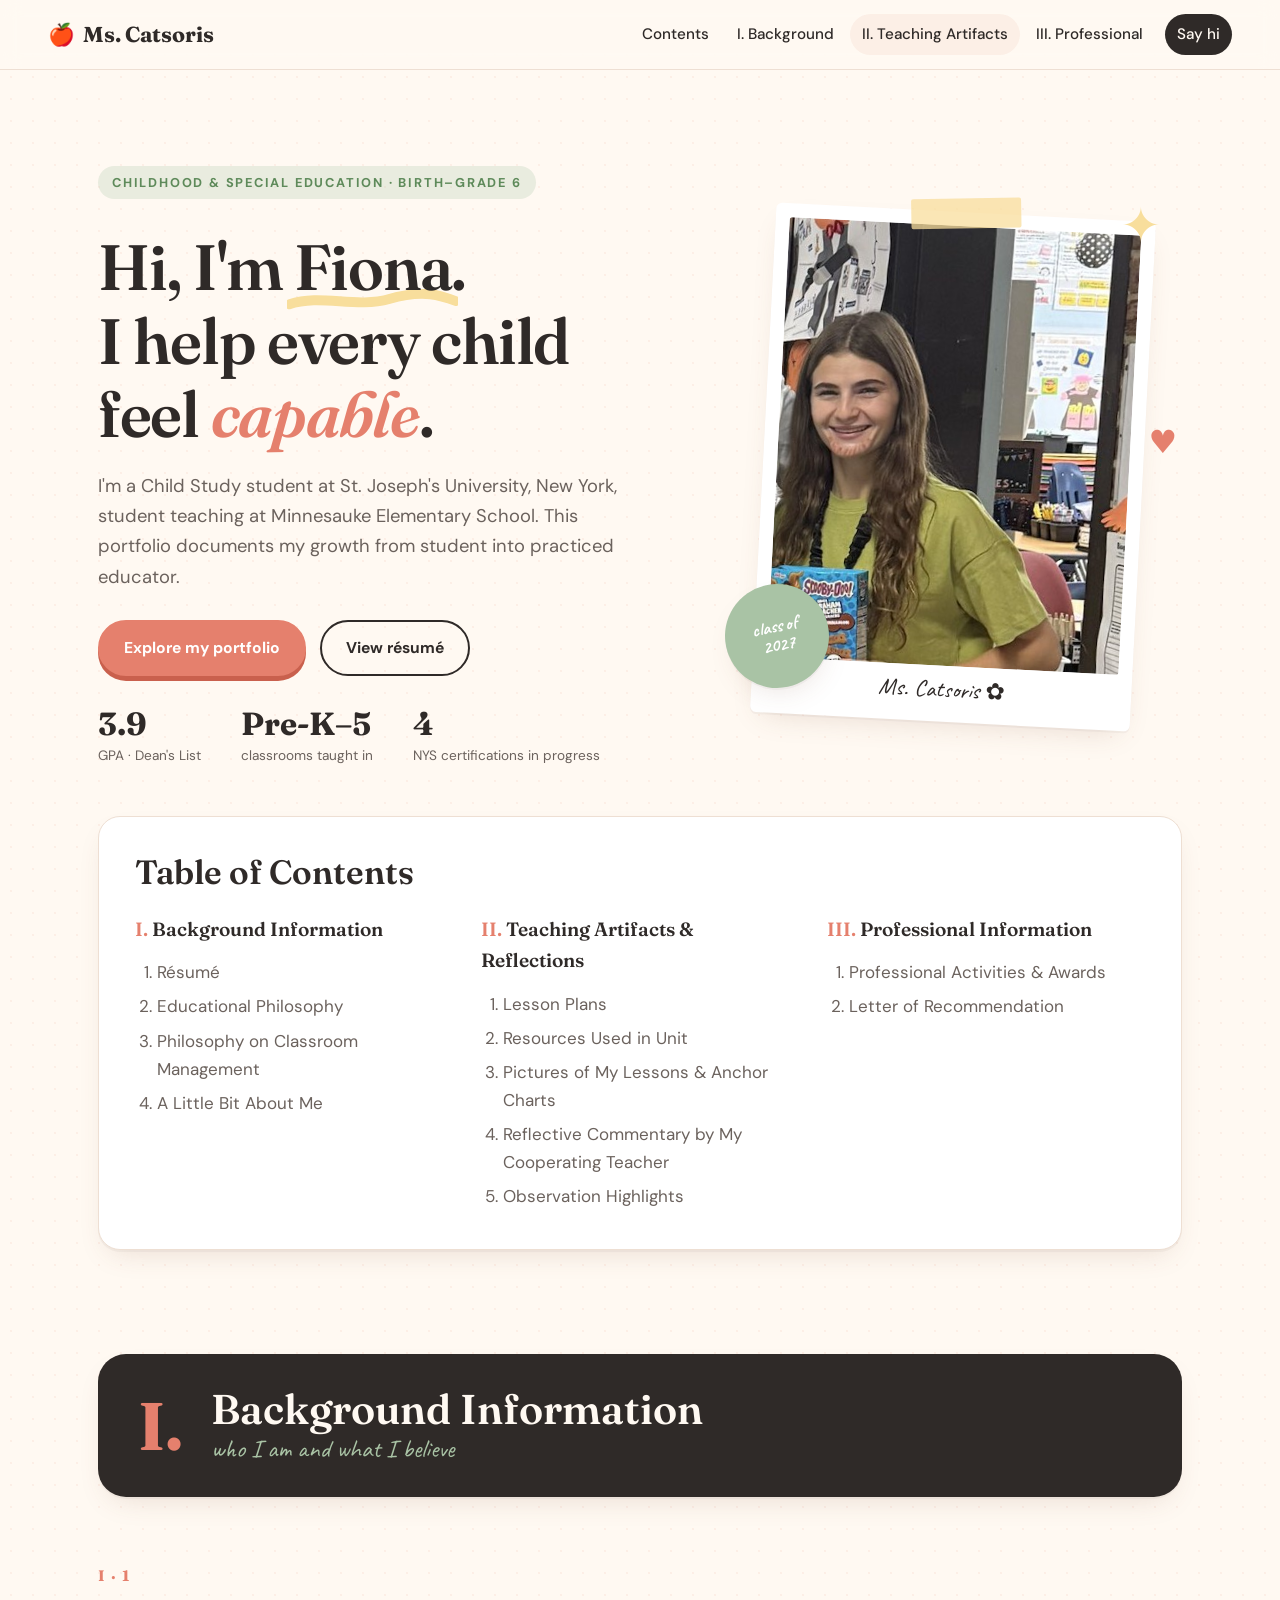
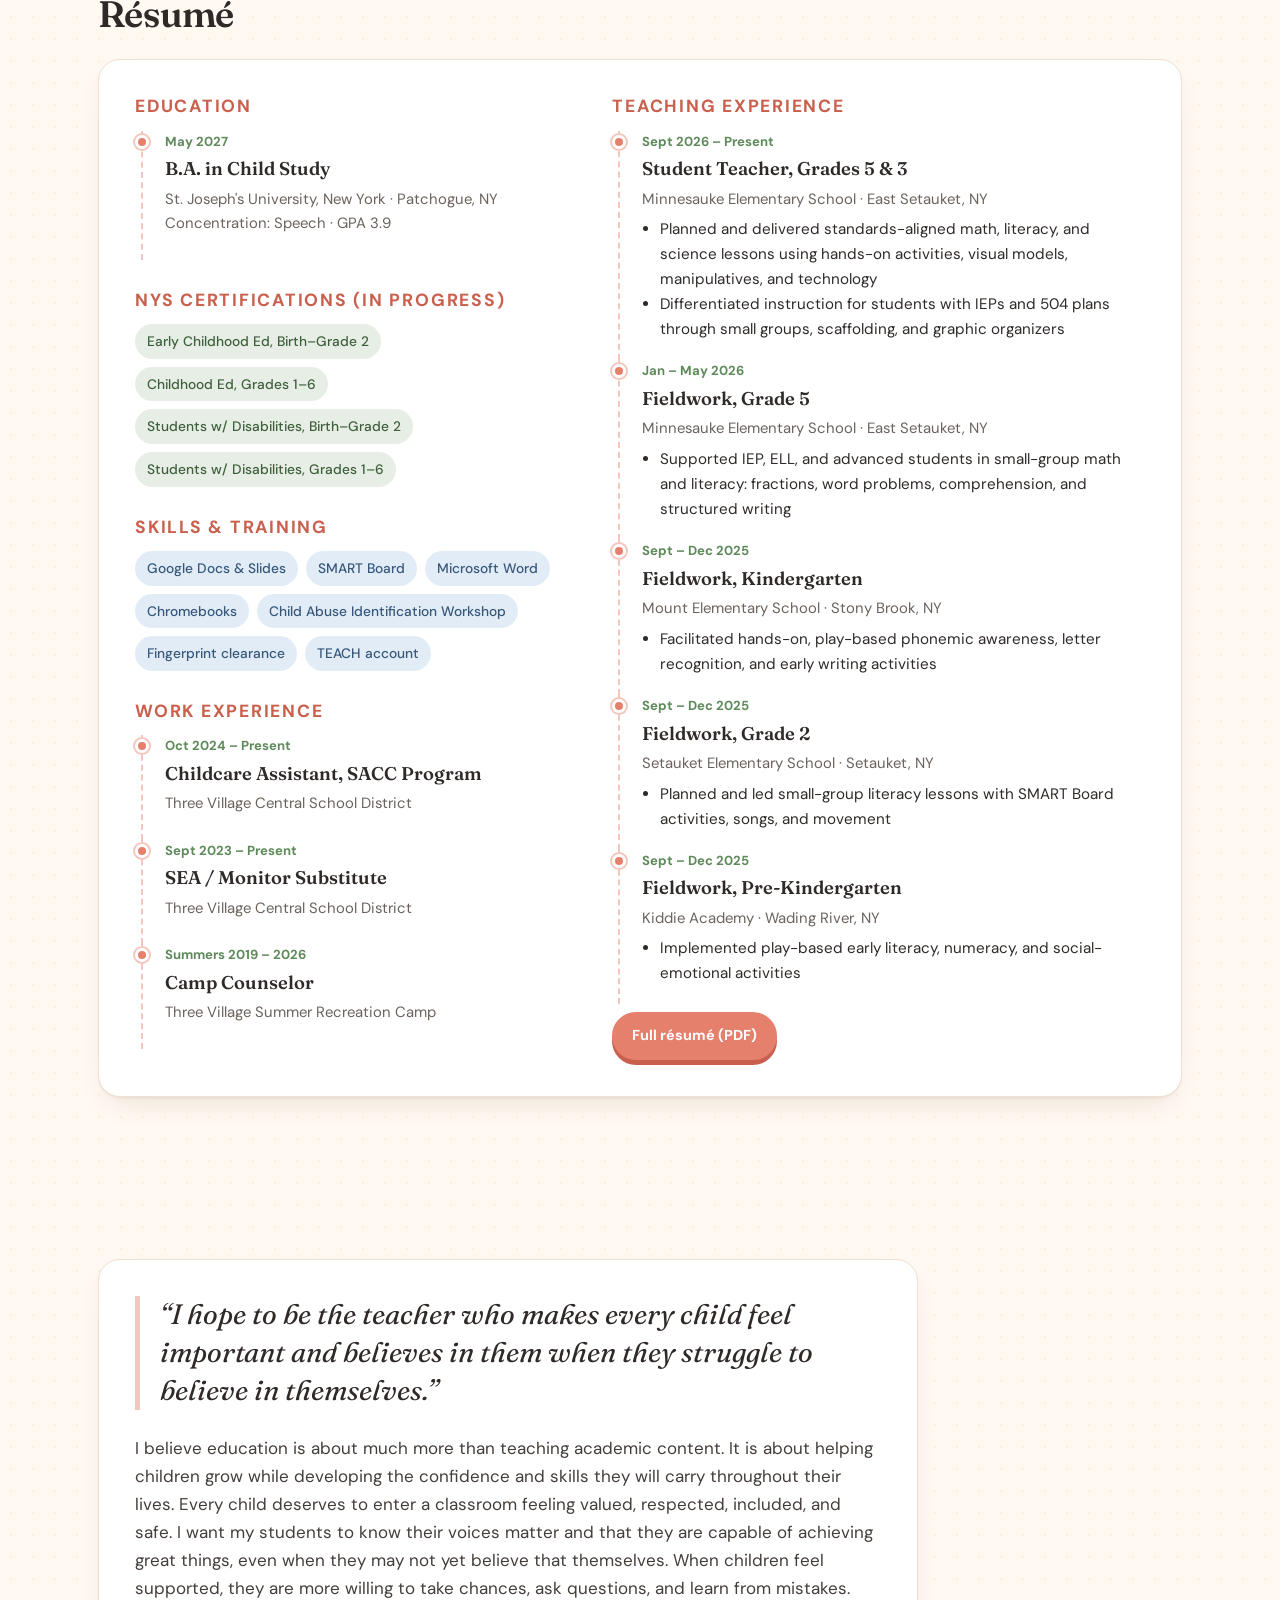
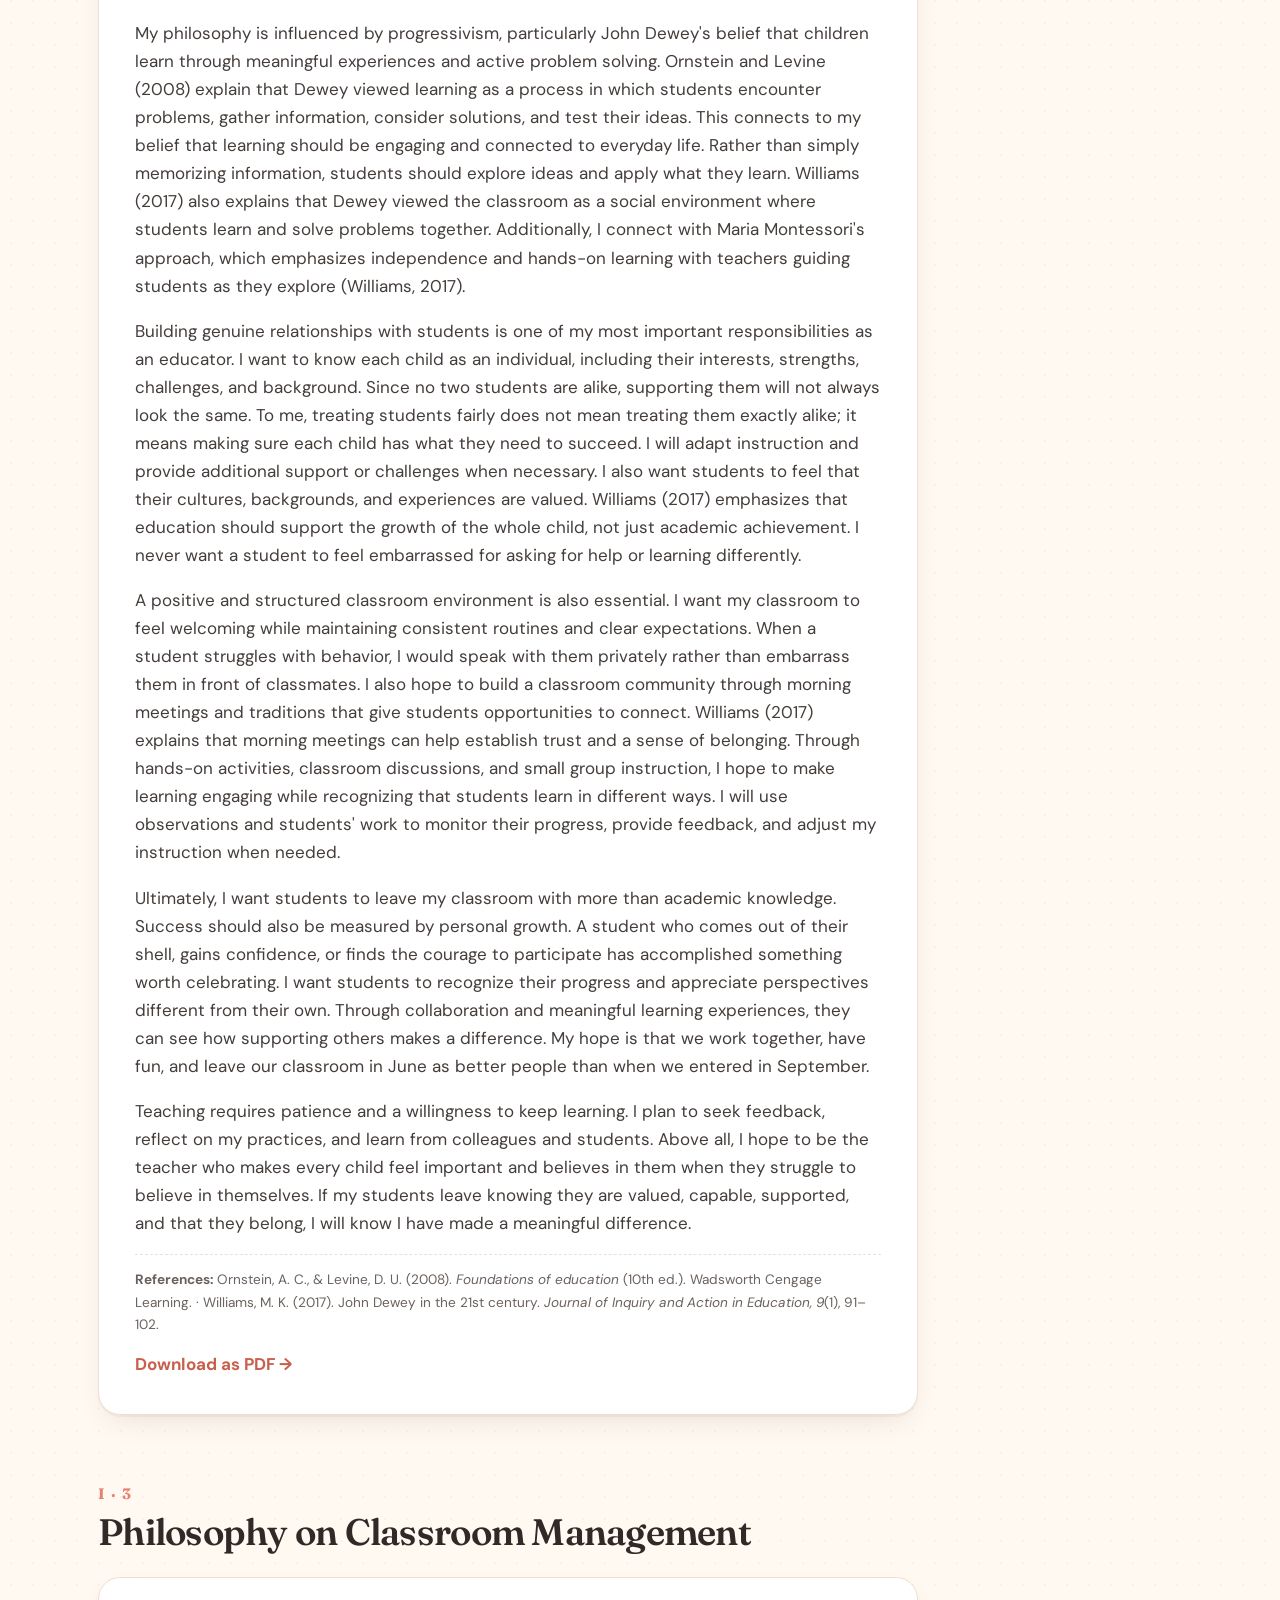
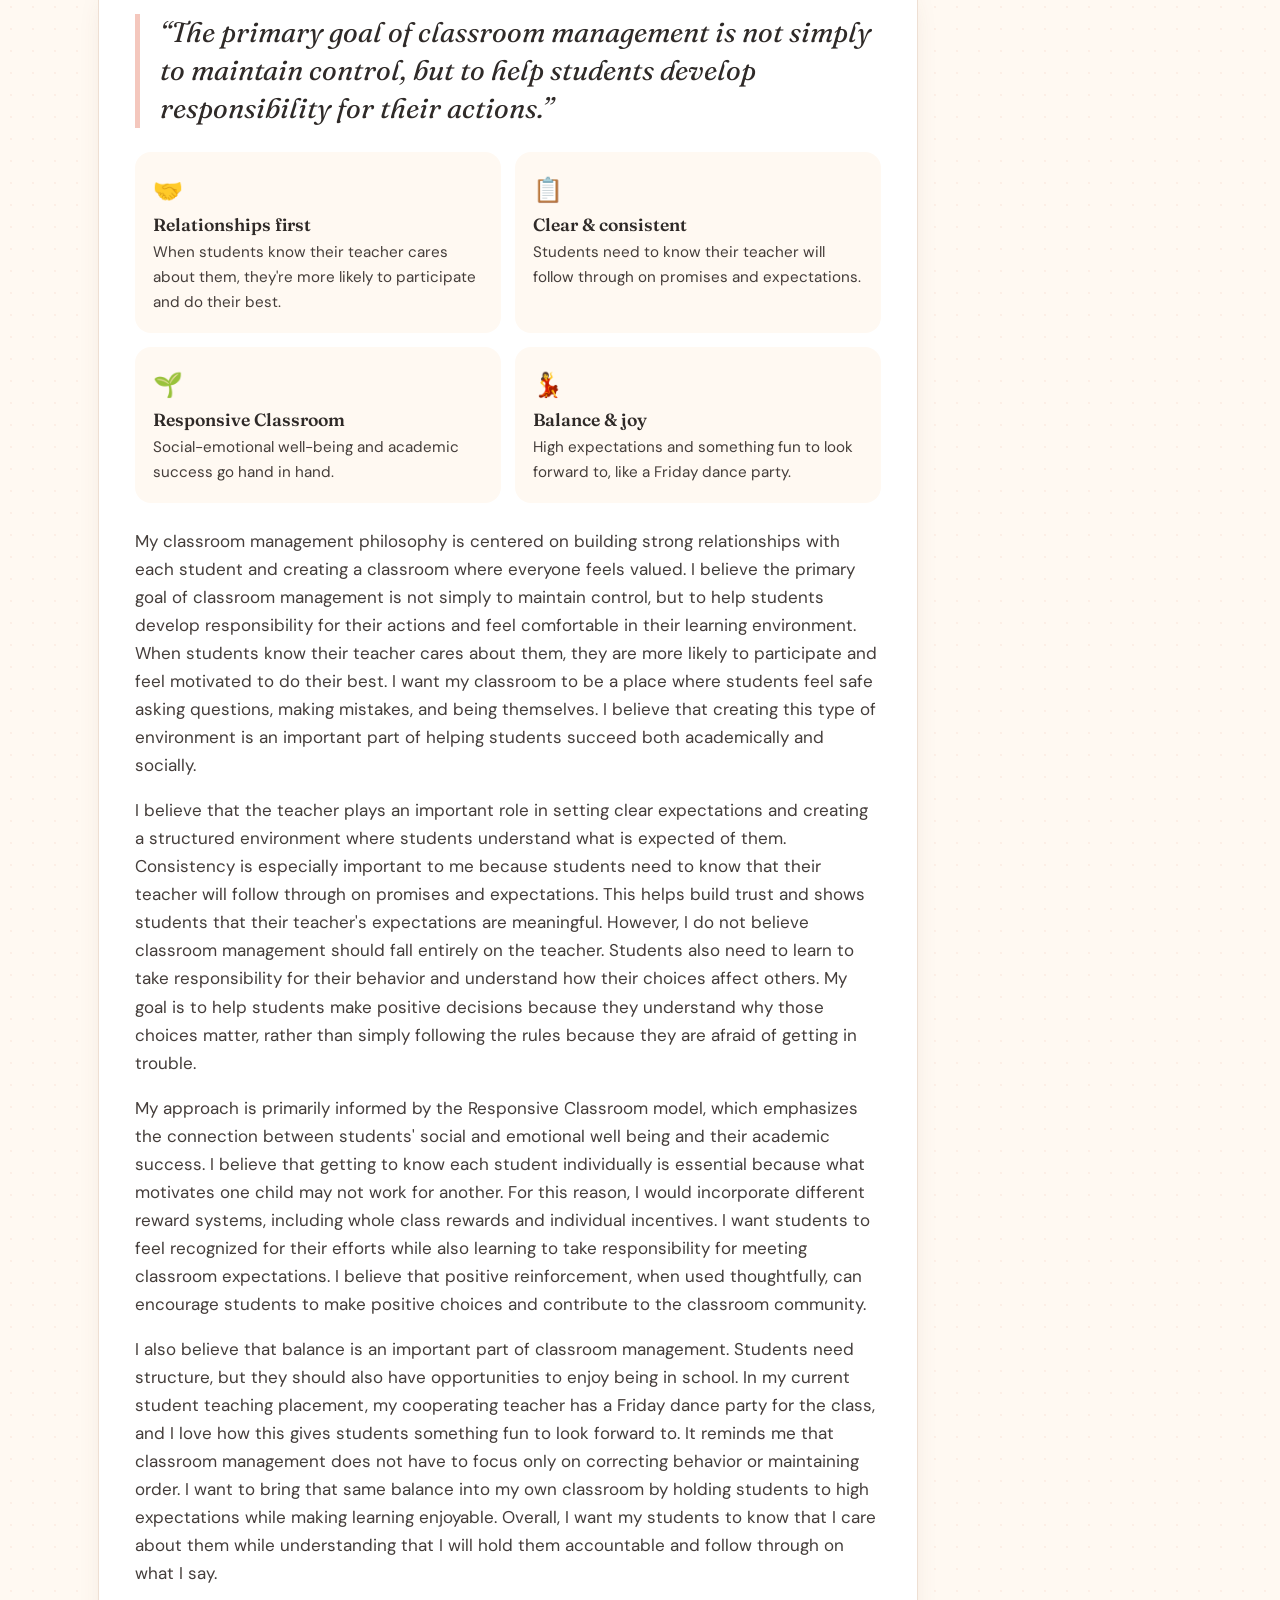
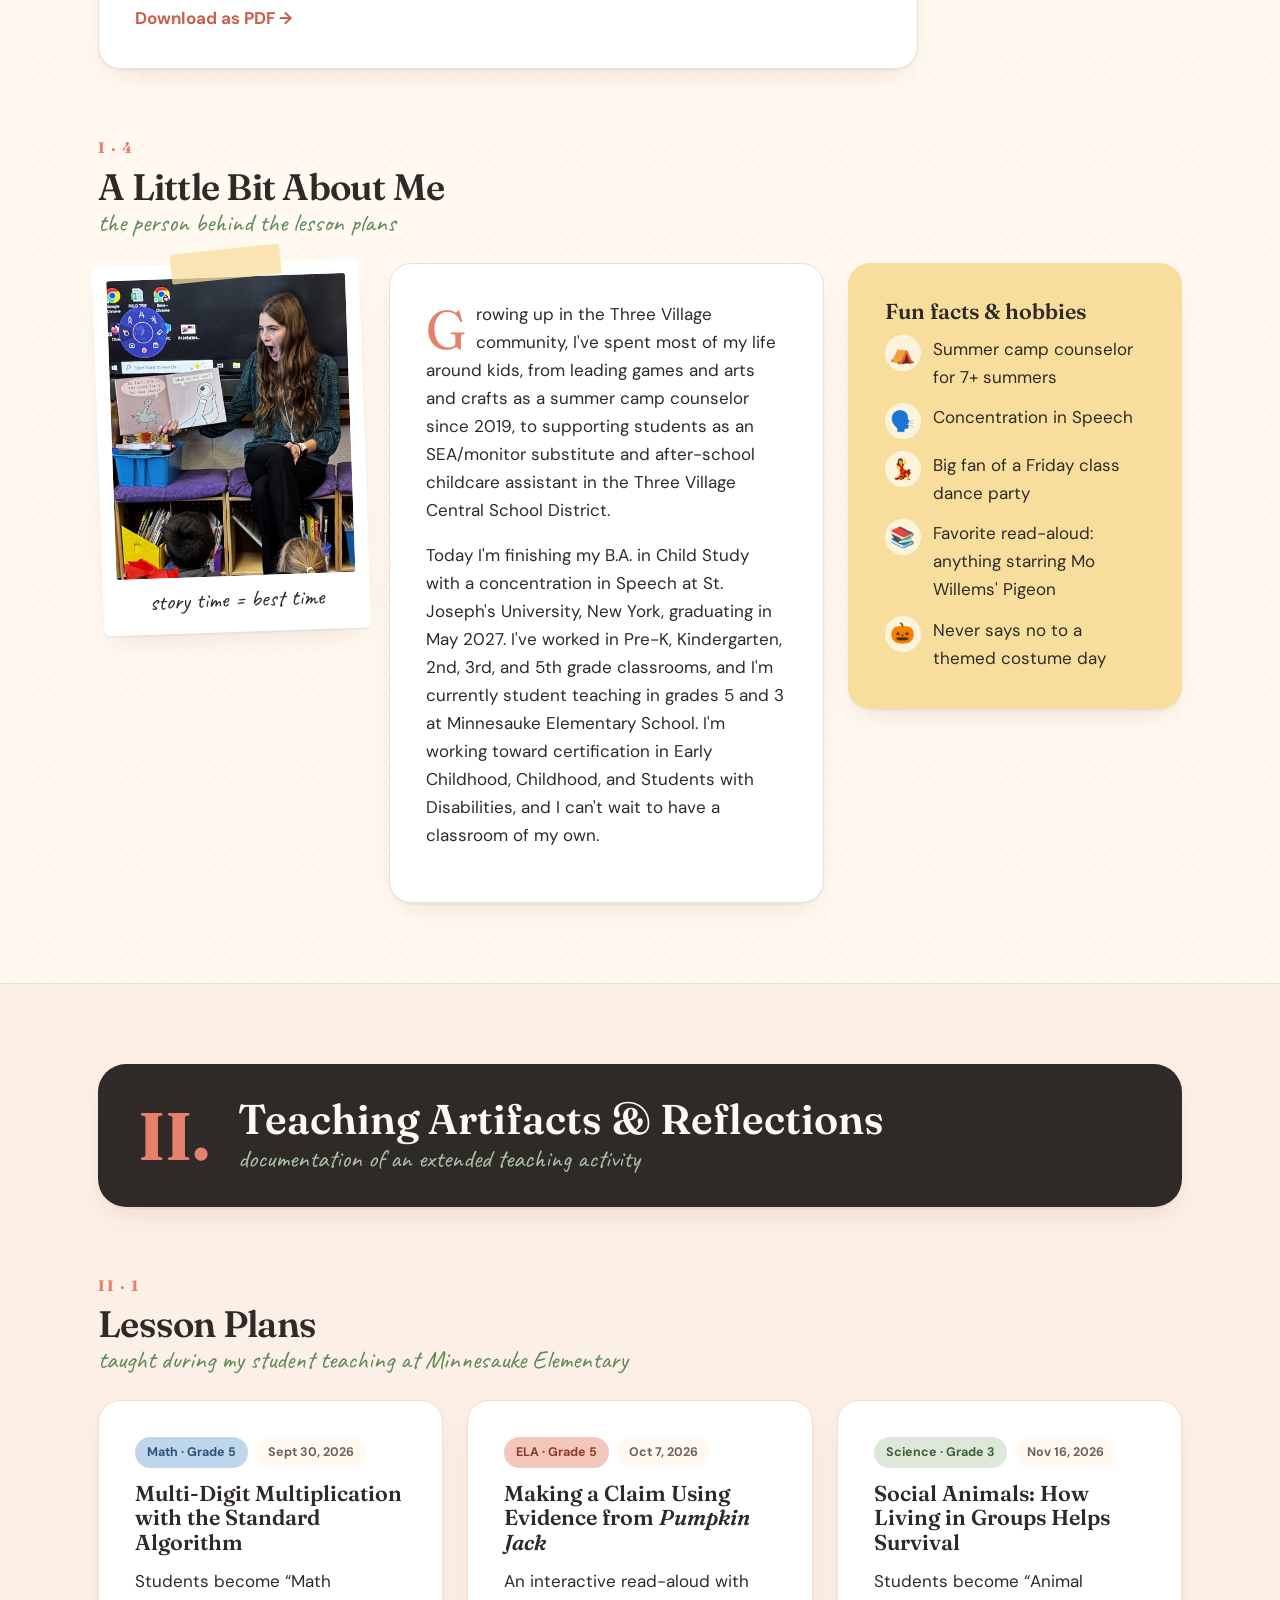
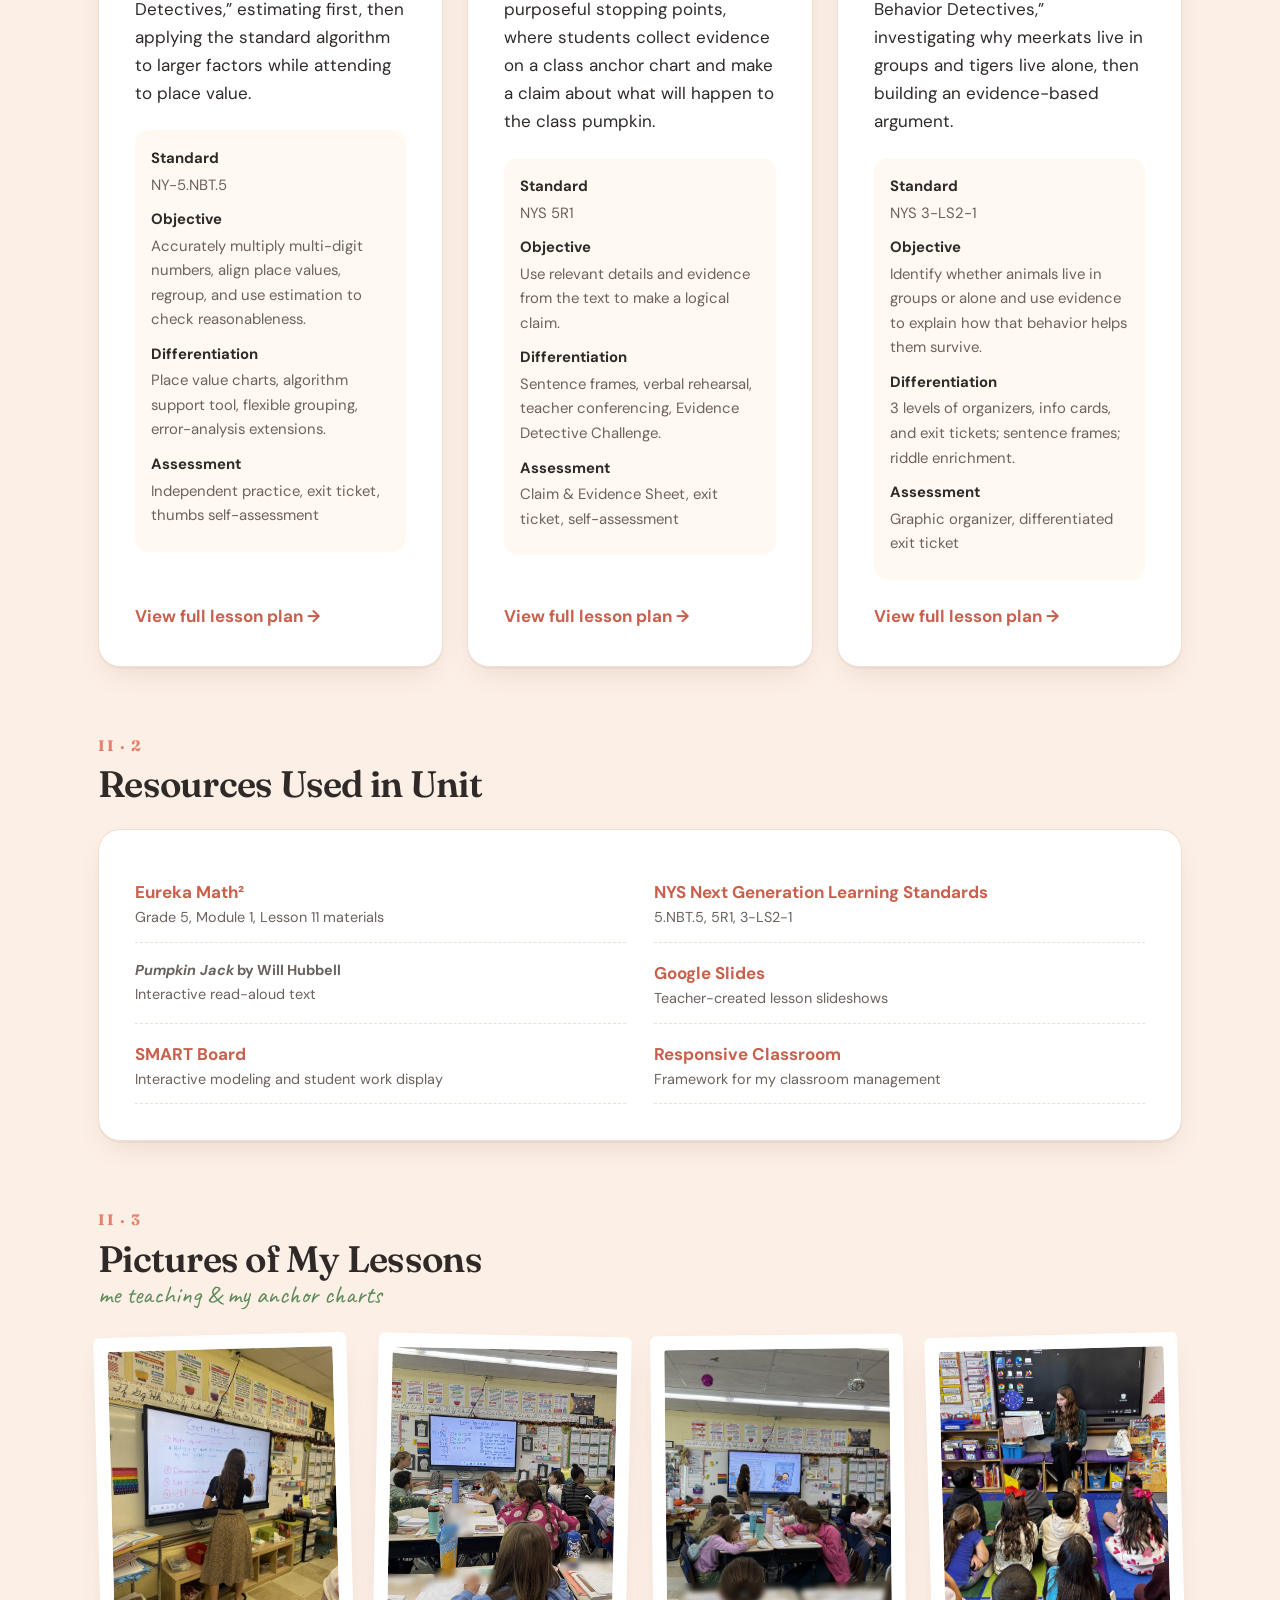
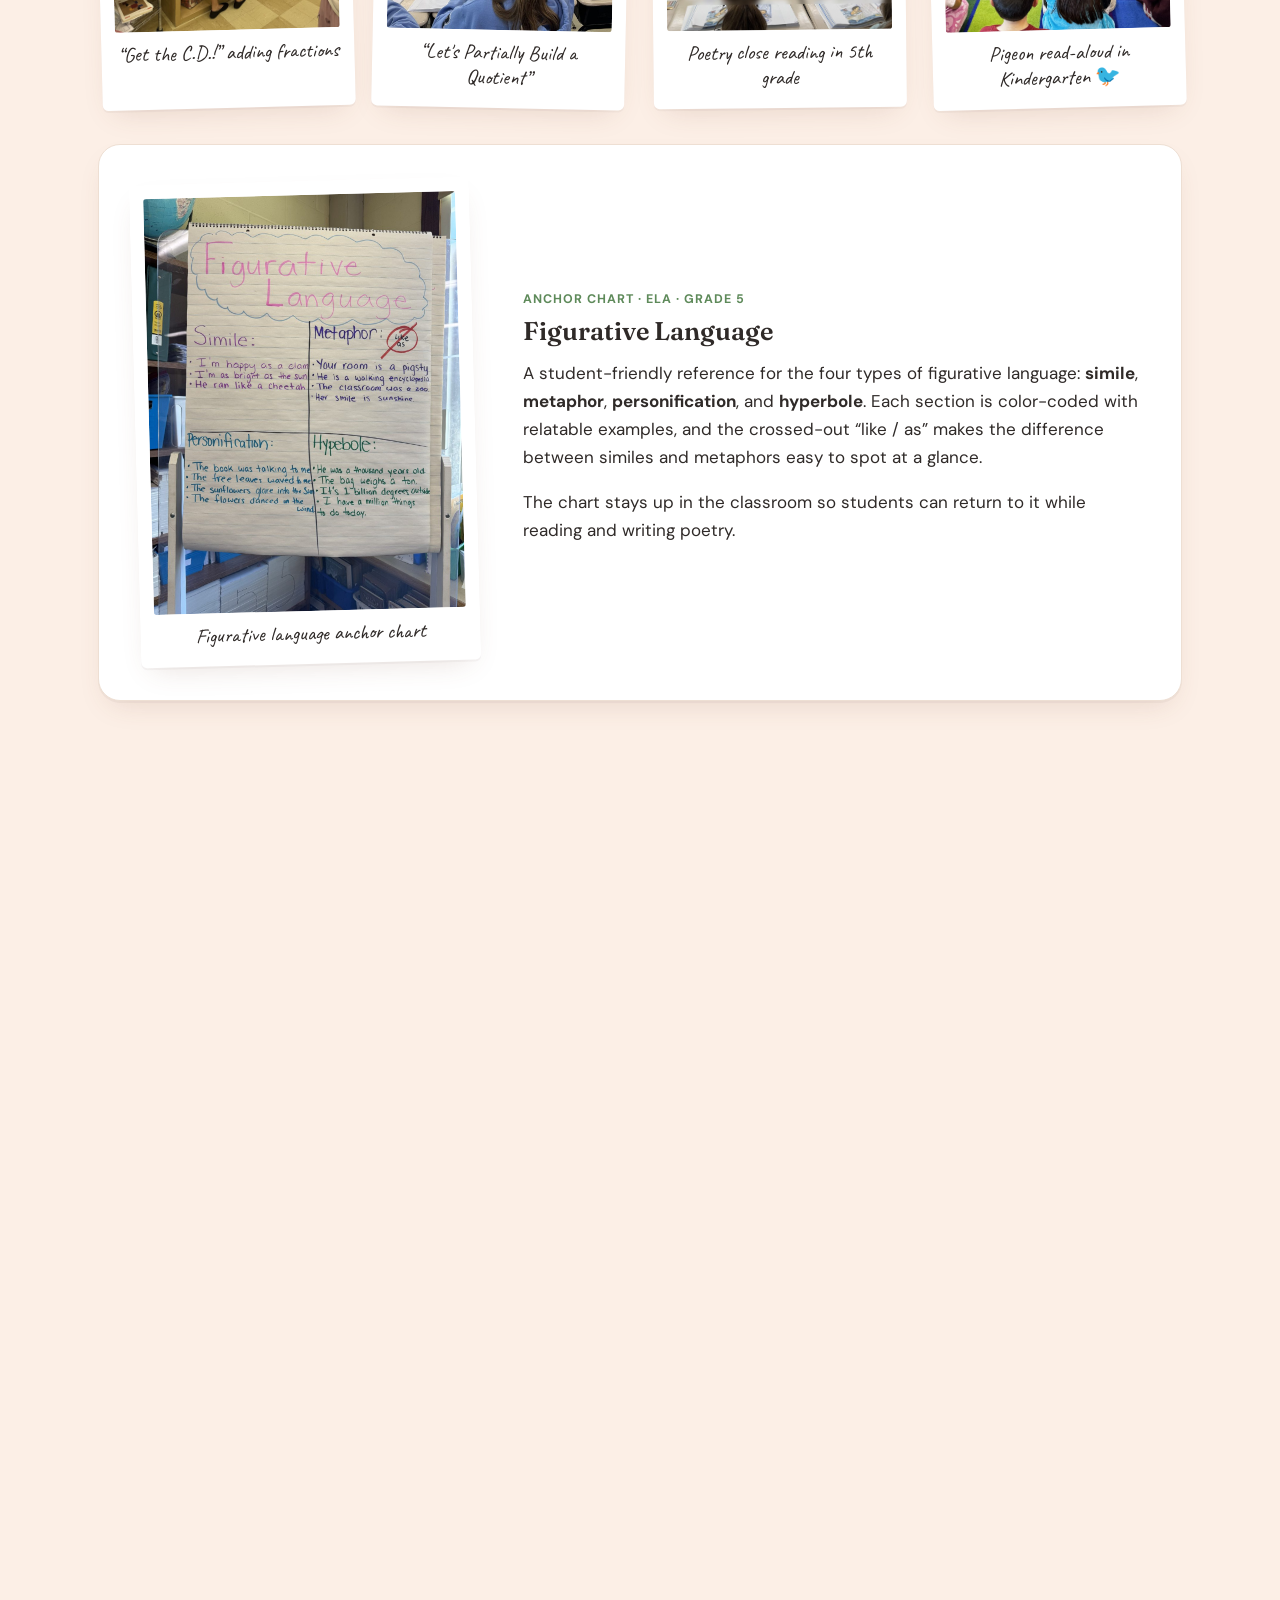
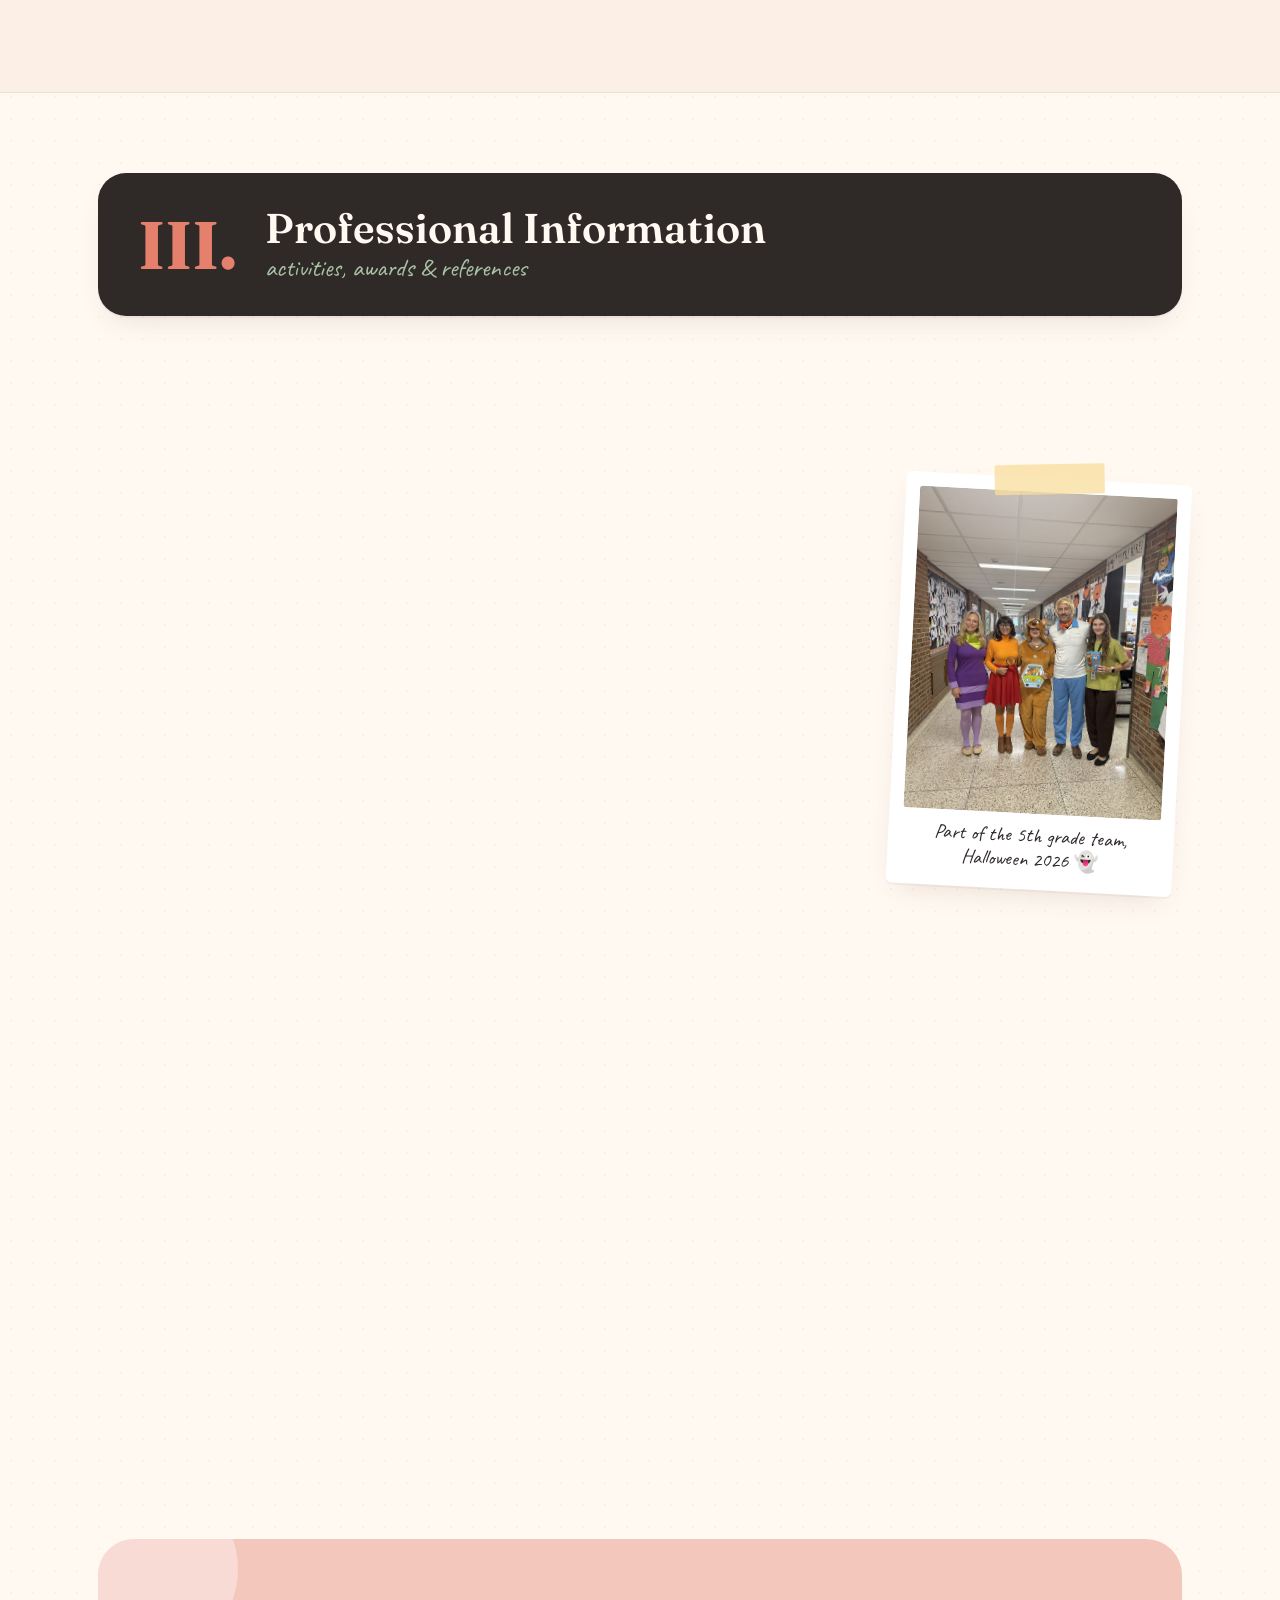
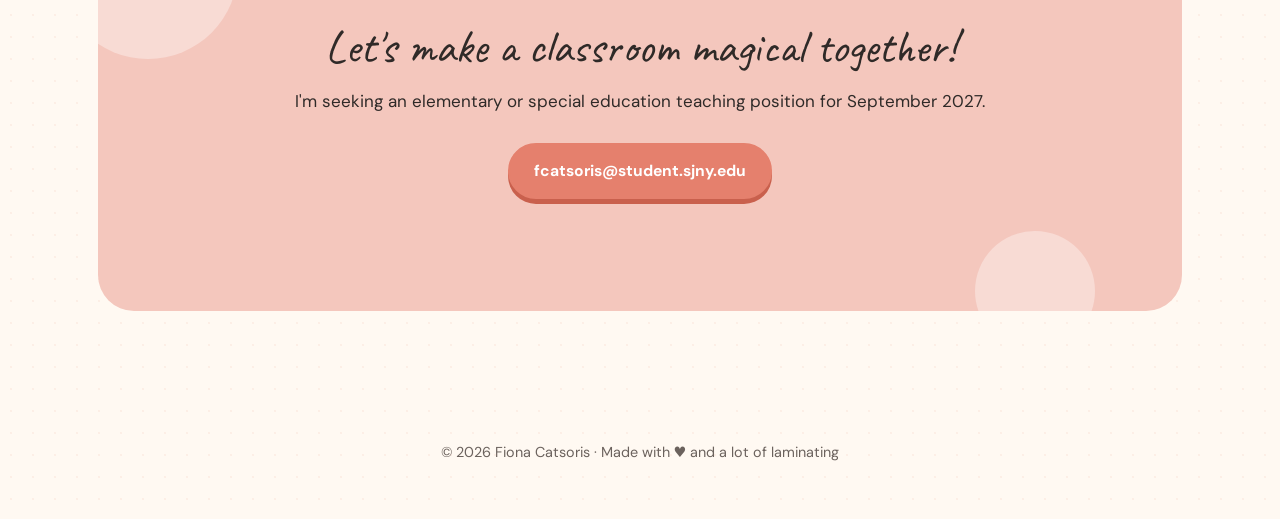
==== commit d29f6afe: "Remove all placeholders; add anchor chart and real photos of Fiona Hero and About Me now use real ph" ====
--- a/index.html
+++ b/index.html
@@ -49,7 +49,7 @@
     <div class="hero-photo">
       <div class="polaroid tilt-r">
         <span class="tape"></span>
-        <img src="assets/img/portrait.svg" alt="Professional photo of Fiona Catsoris" width="600" height="750" />
+        <img src="assets/img/fiona-headshot.jpg" alt="Fiona Catsoris smiling" width="400" height="500" />
         <p class="caption">Ms. Catsoris ✿</p>
       </div>
       <span class="sticker sticker-a">class of<br/>2027</span>
@@ -77,8 +77,7 @@
           <ol>
             <li><a href="#lessons">Lesson Plans</a></li>
             <li><a href="#resources">Resources Used in Unit</a></li>
-            <li><a href="#gallery">Pictures of My Lessons</a></li>
-            <li><a href="#work">Student Work Samples</a></li>
+            <li><a href="#gallery">Pictures of My Lessons &amp; Anchor Charts</a></li>
             <li><a href="#commentary">Reflective Commentary by My Cooperating Teacher</a></li>
             <li><a href="#observations">Observation Highlights</a></li>
           </ol>
@@ -87,7 +86,7 @@
           <a class="toc-part" href="#professional"><span>III.</span> Professional Information</a>
           <ol>
             <li><a href="#activities">Professional Activities &amp; Awards</a></li>
-            <li><a href="#letters">Letters of Recommendation</a></li>
+            <li><a href="#letters">Letter of Recommendation</a></li>
           </ol>
         </div>
       </div>
@@ -215,8 +214,8 @@
         <div class="about-grid about-grid-3">
           <div class="polaroid tilt-l about-photo">
             <span class="tape"></span>
-            <img src="assets/img/portrait.svg" alt="Professional photo of Fiona Catsoris" loading="lazy" />
-            <p class="caption">that's me!</p>
+            <img src="assets/img/fiona-storytime.jpg" alt="Fiona reading a Mo Willems Pigeon book with an exaggerated gasp" loading="lazy" />
+            <p class="caption">story time = best time</p>
           </div>
           <div class="card about-card">
             <p>Growing up in the Three Village community, I've spent most of my life around kids, from leading games and arts and crafts as a summer camp counselor since 2019, to supporting students as an SEA/monitor substitute and after-school childcare assistant in the Three Village Central School District.</p>
@@ -311,41 +310,26 @@
       </div>
 
       <div id="gallery" class="sub">
-        <div class="section-head"><span class="section-num">II · 3</span><h2>Pictures of My Lessons</h2><p class="handwritten">me teaching, anchor charts &amp; bulletin boards</p></div>
-        <div class="filters" role="group" aria-label="Filter photos">
-          <button class="filter is-active" data-filter="all">All</button>
-          <button class="filter" data-filter="teaching">Me teaching</button>
-          <button class="filter" data-filter="charts">Anchor charts</button>
-          <button class="filter" data-filter="boards">Bulletin boards</button>
-        </div>
-        <div class="gallery">
+        <div class="section-head"><span class="section-num">II · 3</span><h2>Pictures of My Lessons</h2><p class="handwritten">me teaching &amp; my anchor charts</p></div>
+        <div class="gallery gallery-4">
           <figure class="polaroid g-item" data-cat="teaching"><img src="assets/img/teaching-fractions.jpg" alt="Fiona modeling adding fractions with unlike denominators on the SMART Board" loading="lazy" /><figcaption>“Get the C.D.!” adding fractions</figcaption></figure>
           <figure class="polaroid g-item" data-cat="teaching"><img src="assets/img/teaching-division.jpg" alt="Fiona's 5th graders following a partial quotients division lesson on the SMART Board" loading="lazy" style="object-position: 30% center" /><figcaption>“Let's Partially Build a Quotient”</figcaption></figure>
           <figure class="polaroid g-item" data-cat="teaching"><img src="assets/img/teaching-poetry.jpg" alt="Fiona leading a 5th grade poetry lesson while students annotate their texts" loading="lazy" /><figcaption>Poetry close reading in 5th grade</figcaption></figure>
           <figure class="polaroid g-item" data-cat="teaching"><img src="assets/img/teaching-readaloud-k.jpg" alt="Fiona doing an expressive Mo Willems Pigeon read-aloud for a kindergarten class on the rug" loading="lazy" /><figcaption>Pigeon read-aloud in Kindergarten 🐦</figcaption></figure>
-          <figure class="polaroid g-item" data-cat="charts"><img src="assets/img/lesson-ela-anchor.svg" alt="Using evidence to make a claim anchor chart" loading="lazy" /><figcaption>Claim &amp; evidence anchor chart</figcaption></figure>
-          <figure class="polaroid g-item" data-cat="boards"><img src="assets/img/lesson-hallway-board.svg" alt="Hallway bulletin board" loading="lazy" /><figcaption>Our hallway bulletin board</figcaption></figure>
-        </div>
-      </div>
-
-      <div id="work" class="sub">
-        <div class="section-head"><span class="section-num">II · 4</span><h2>Student Work Samples</h2></div>
-        <div class="work-grid">
-          <figure class="polaroid work-item">
-            <img src="assets/img/work-sample-1.svg" alt="Student work sample: Pumpkin Jack Claim and Evidence Sheet" loading="lazy" />
-            <figcaption>Claim &amp; Evidence Sheet</figcaption>
-            <p class="work-note">ELA · Grade 5 · The student makes a claim about the class pumpkin and supports it with evidence from <em>Pumpkin Jack</em>.</p>
-          </figure>
-          <figure class="polaroid work-item">
-            <img src="assets/img/work-sample-2.svg" alt="Student work sample: multiplication packet" loading="lazy" />
-            <figcaption>Multiplication packet</figcaption>
-            <p class="work-note">Math · Grade 5 · The student estimates, then applies the standard algorithm to multi-digit problems.</p>
-          </figure>
+        </div>
+        <div class="anchor-card card">
+          <figure class="polaroid g-item tilt-l" data-cat="charts"><img src="assets/img/anchor-figurative-language.jpg" alt="Figurative language anchor chart with examples of simile, metaphor, personification, and hyperbole" loading="lazy" /><figcaption>Figurative language anchor chart</figcaption></figure>
+          <div>
+            <span class="obs-badge">Anchor chart · ELA · Grade 5</span>
+            <h3>Figurative Language</h3>
+            <p>A student-friendly reference for the four types of figurative language: <strong>simile</strong>, <strong>metaphor</strong>, <strong>personification</strong>, and <strong>hyperbole</strong>. Each section is color-coded with relatable examples, and the crossed-out “like / as” makes the difference between similes and metaphors easy to spot at a glance.</p>
+            <p>The chart stays up in the classroom so students can return to it while reading and writing poetry.</p>
+          </div>
         </div>
       </div>
 
       <div id="commentary" class="sub">
-        <div class="section-head"><span class="section-num">II · 5</span><h2>Reflective Commentary by My Cooperating Teacher</h2></div>
+        <div class="section-head"><span class="section-num">II · 4</span><h2>Reflective Commentary by My Cooperating Teacher</h2></div>
         <article class="card letter-quote">
           <span class="quote-mark" aria-hidden="true">“</span>
           <div>
@@ -357,7 +341,7 @@
       </div>
 
       <div id="observations" class="sub">
-        <div class="section-head"><span class="section-num">II · 6</span><h2>Observation Highlights</h2></div>
+        <div class="section-head"><span class="section-num">II · 5</span><h2>Observation Highlights</h2></div>
         <div class="obs-grid">
           <article class="card obs">
             <span class="obs-badge">Math · Grade 5</span>
@@ -416,17 +400,13 @@
       </div>
 
       <div id="letters" class="sub">
-        <div class="section-head"><span class="section-num">III · 2</span><h2>Letters of Recommendation</h2></div>
+        <div class="section-head"><span class="section-num">III · 2</span><h2>Letter of Recommendation</h2></div>
         <div class="letters">
           <a class="letter" href="assets/docs/letter-christine-beck.pdf" target="_blank" rel="noopener">
             <span class="envelope" aria-hidden="true">✉️</span>
             <span><strong>Christine Beck</strong><small>5th Grade Cooperating Teacher, Minnesauke Elementary</small></span>
             <span class="link-arrow">Read letter</span>
           </a>
-          <div class="letter letter-pending">
-            <span class="envelope" aria-hidden="true">💌</span>
-            <span><strong>Second letter</strong><small>Coming soon</small></span>
-          </div>
         </div>
       </div>
     </div>
--- a/assets/css/style.css
+++ b/assets/css/style.css
@@ -338,3 +338,13 @@
   .work-grid { grid-template-columns: 1fr; }
   .part-head { flex-direction: column; align-items: flex-start; gap: 4px; }
 }
+
+/* gallery + anchor chart */
+.gallery-4 { grid-template-columns: repeat(4, 1fr); gap: 24px; }
+.anchor-card { margin-top: 36px; display: grid; grid-template-columns: minmax(0, 340px) 1fr; gap: clamp(24px, 4vw, 48px); align-items: center; }
+.anchor-card .polaroid img { aspect-ratio: 3/4; object-fit: cover; }
+.anchor-card h3 { font-size: 1.6rem; margin-top: 6px; }
+.letters { grid-template-columns: minmax(0, 560px); }
+@media (max-width: 960px) { .gallery-4 { grid-template-columns: repeat(2, 1fr); } }
+@media (max-width: 720px) { .anchor-card { grid-template-columns: 1fr; } .anchor-card .polaroid { max-width: 320px; margin: 0 auto; } }
+@media (max-width: 480px) { .gallery-4 { grid-template-columns: 1fr; } }
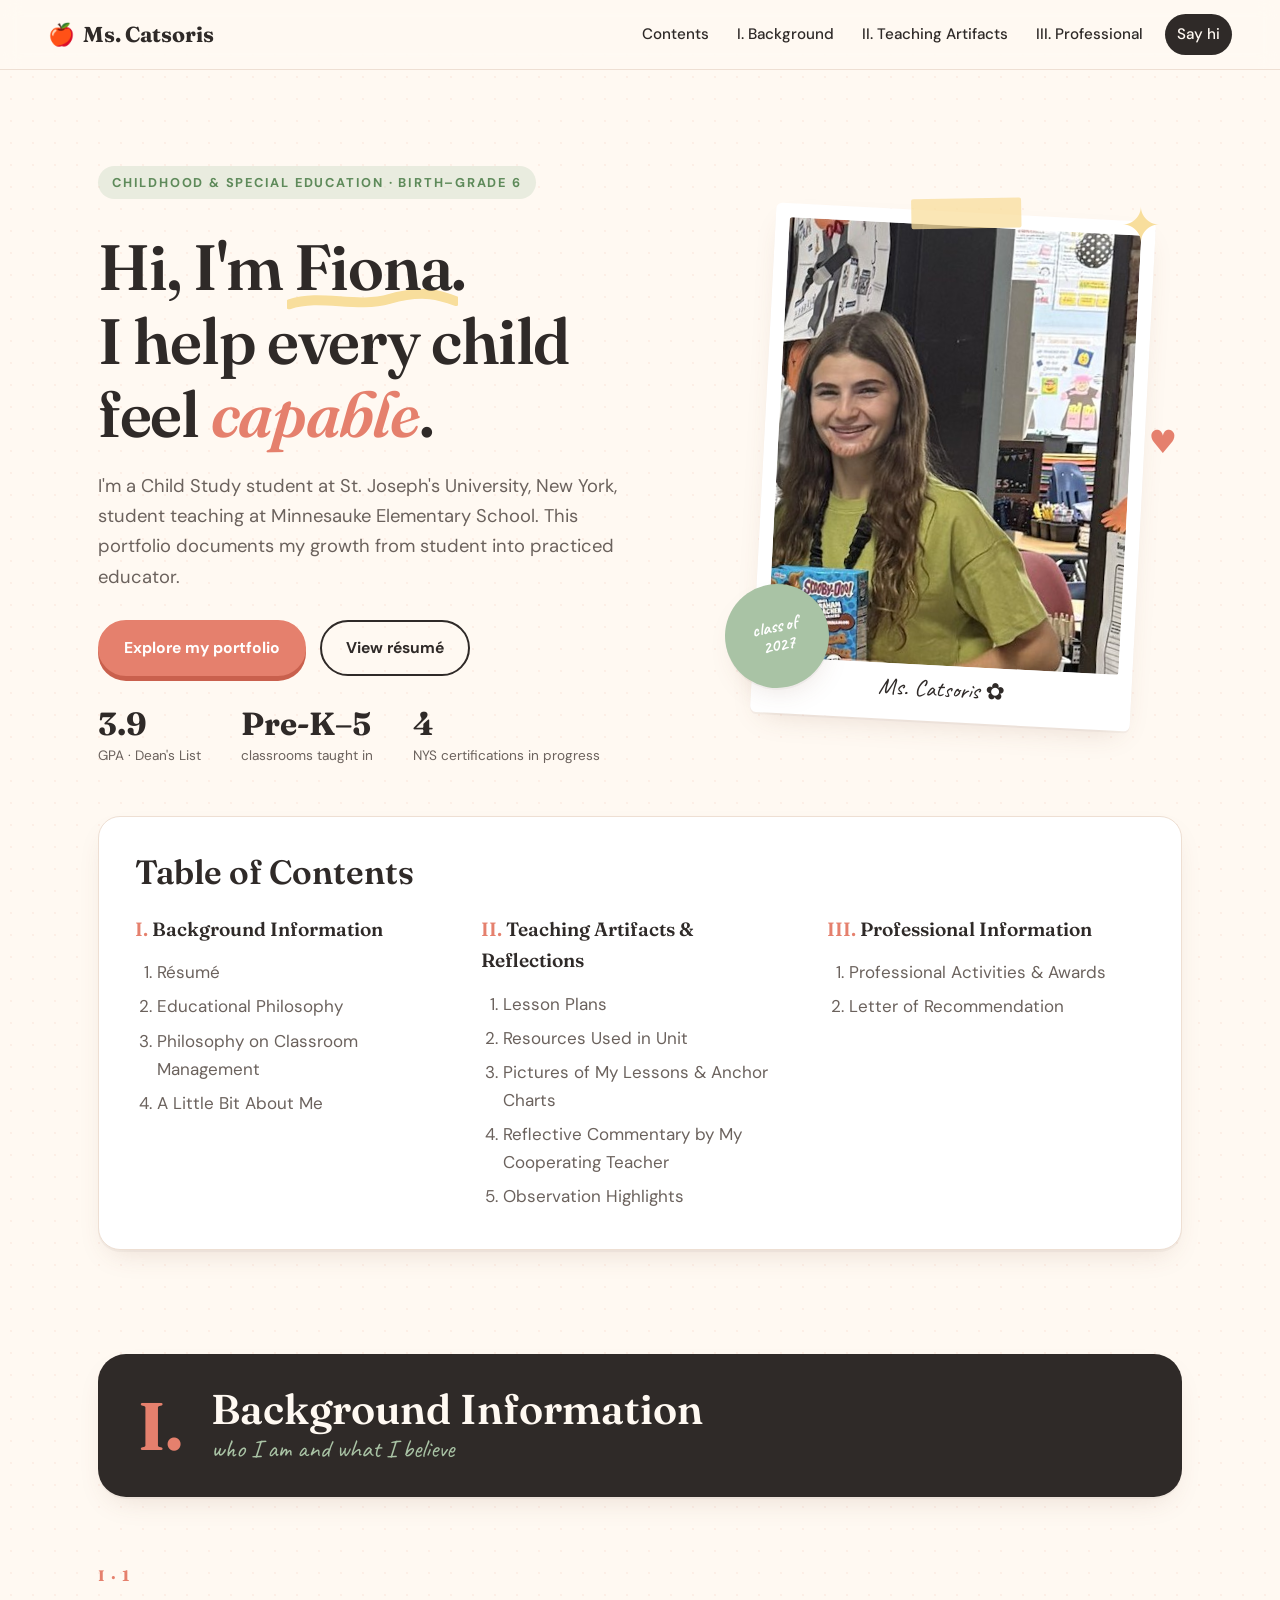
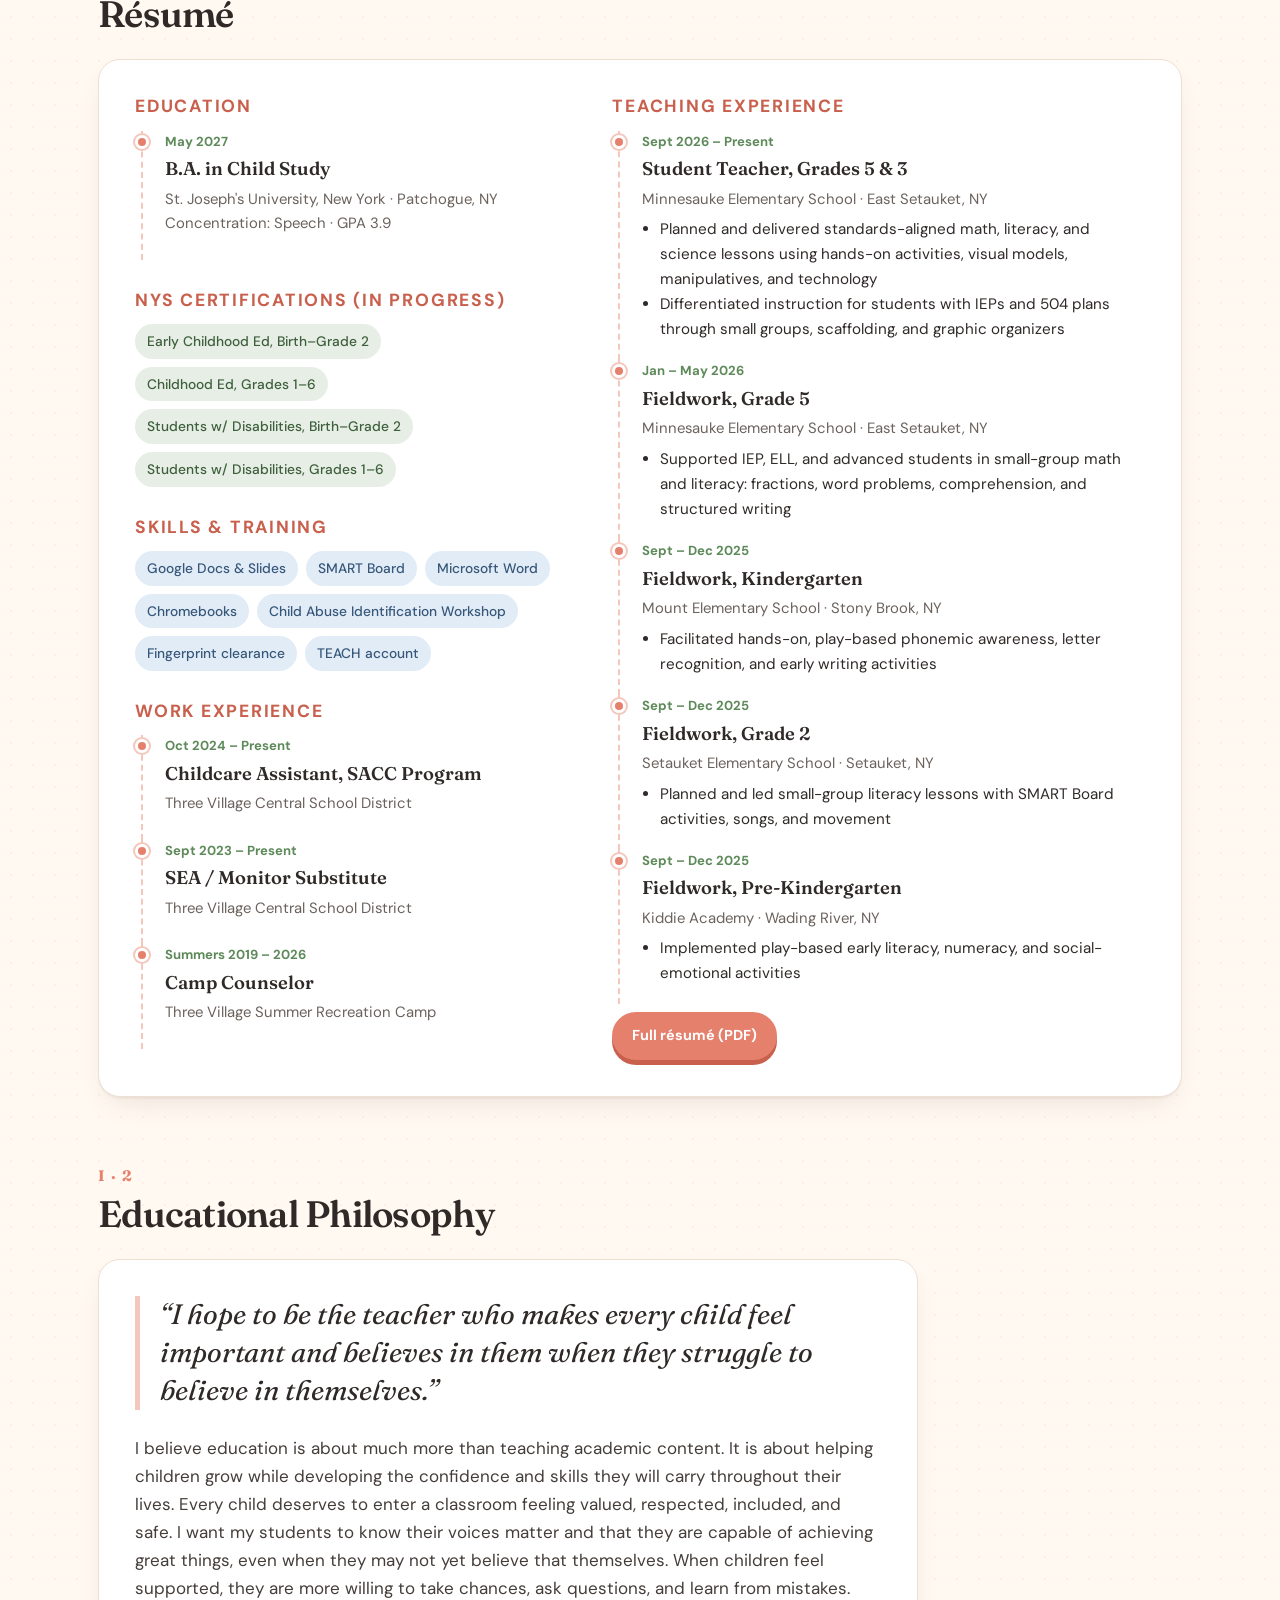
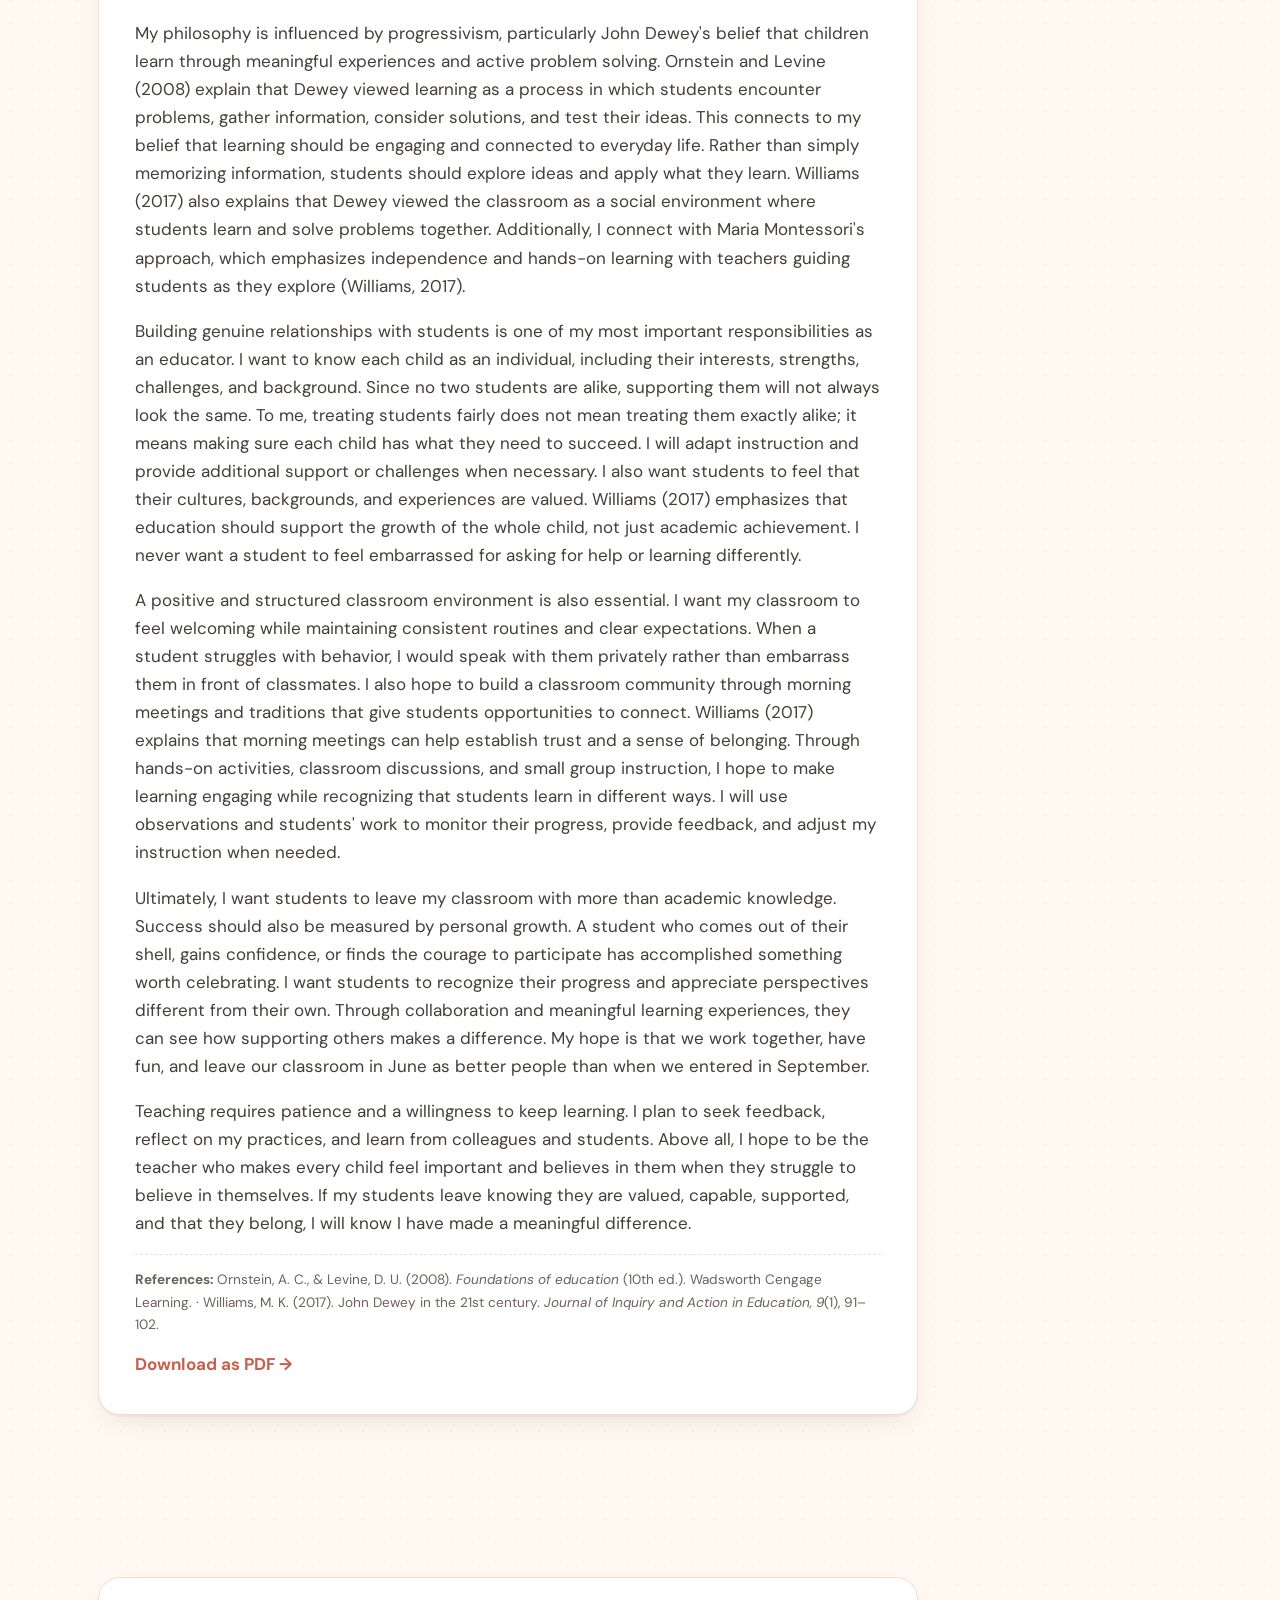
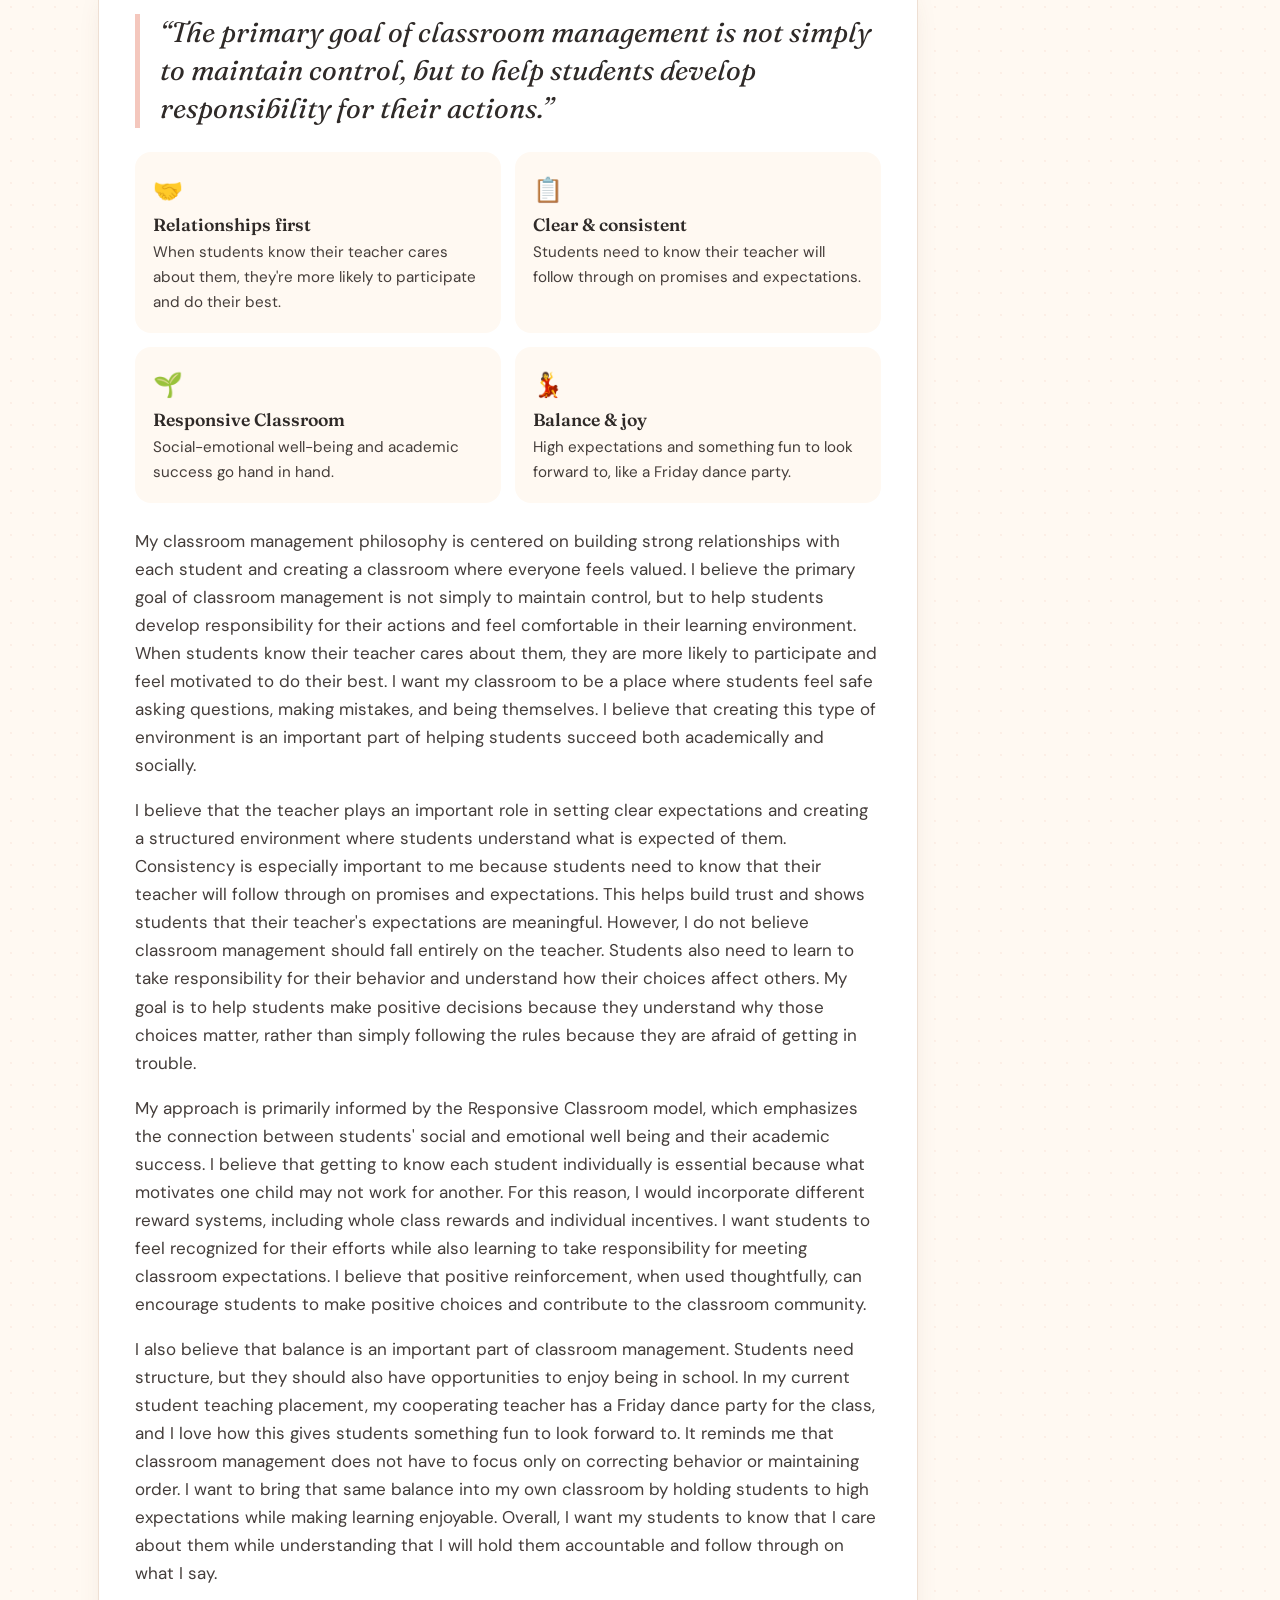
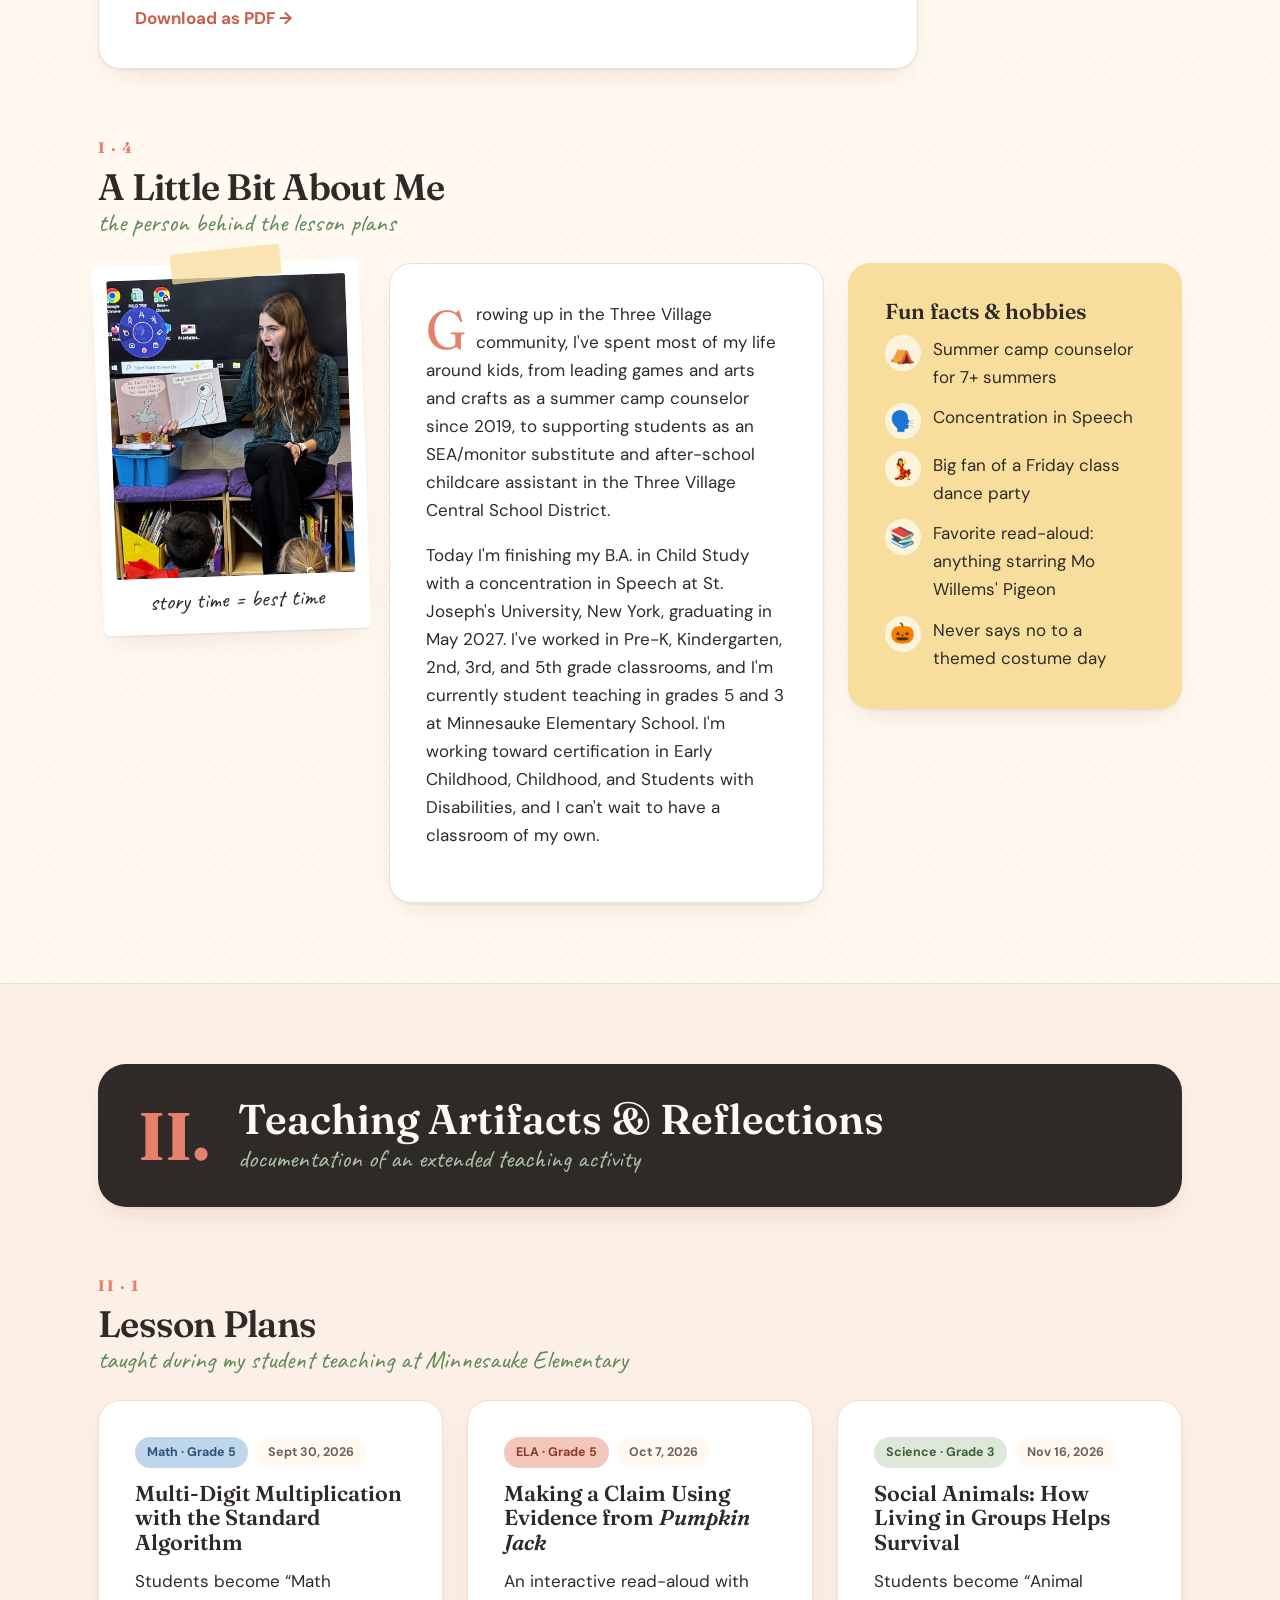
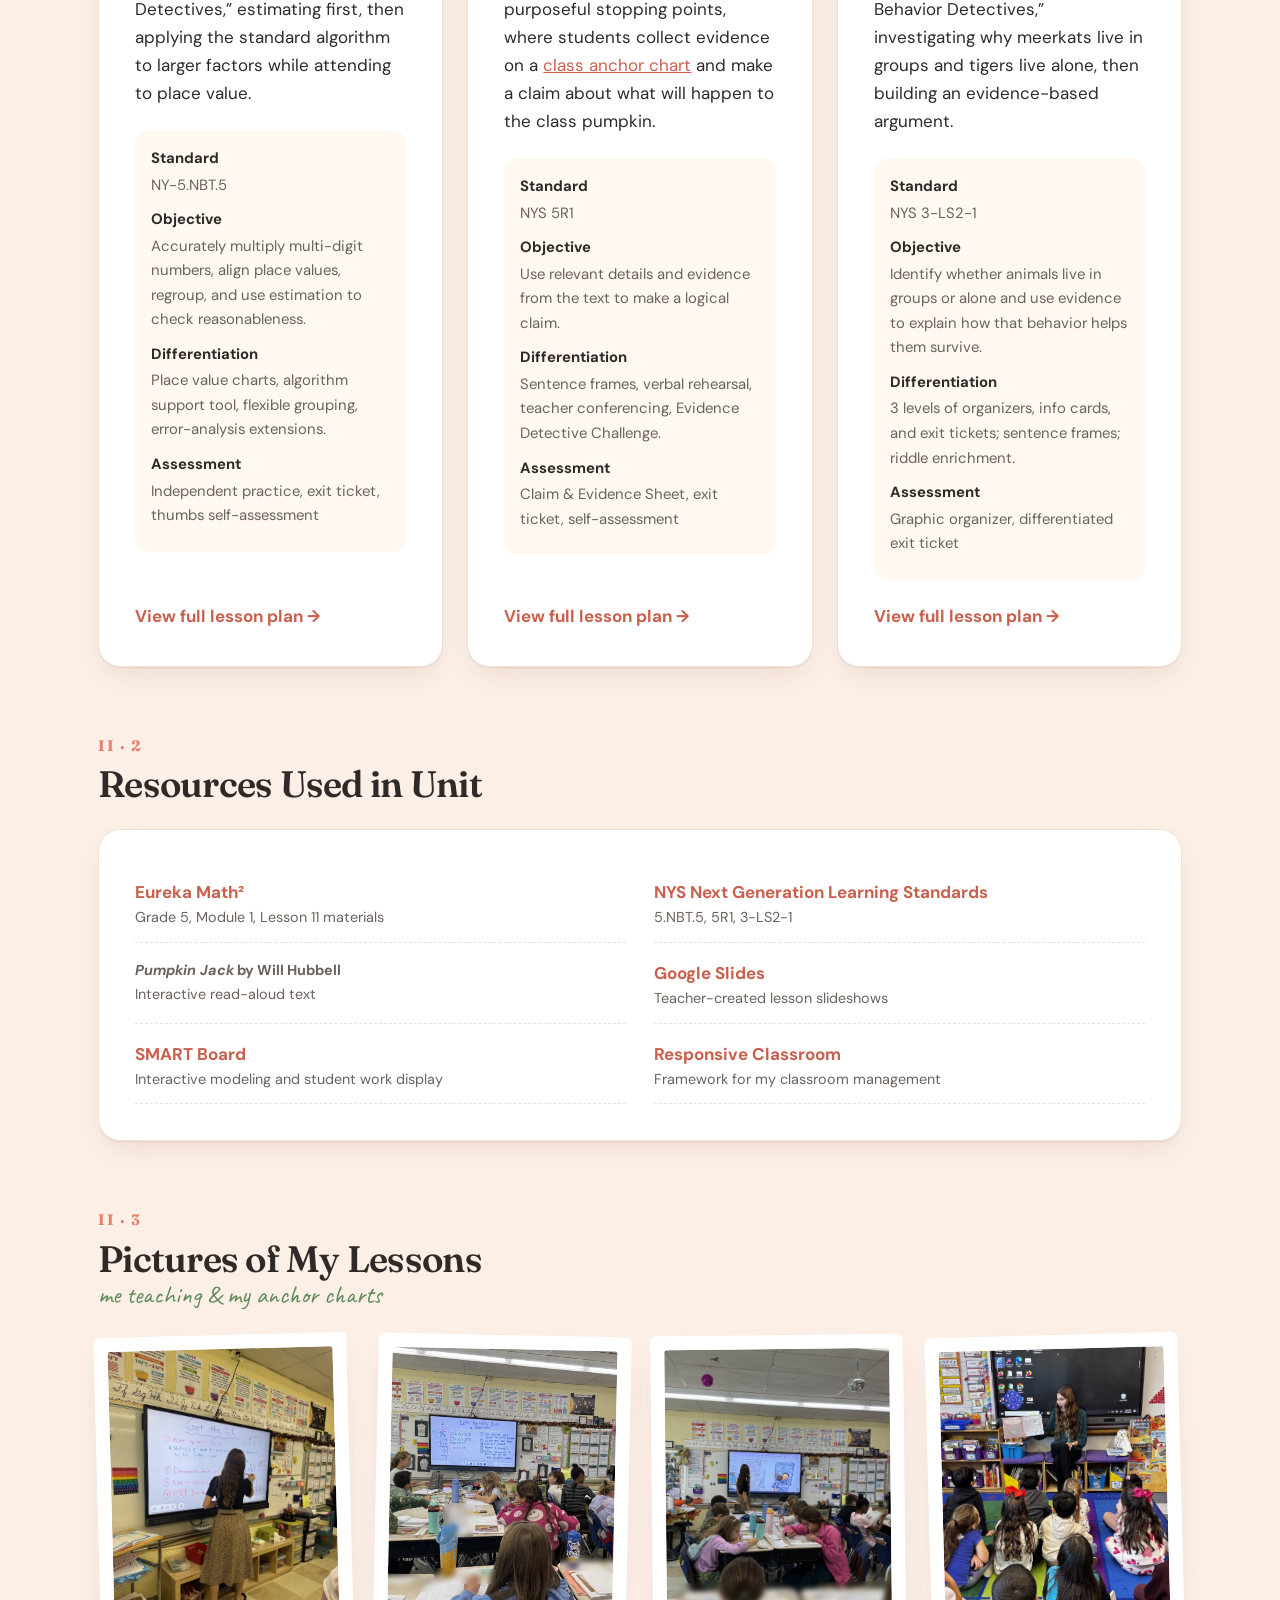
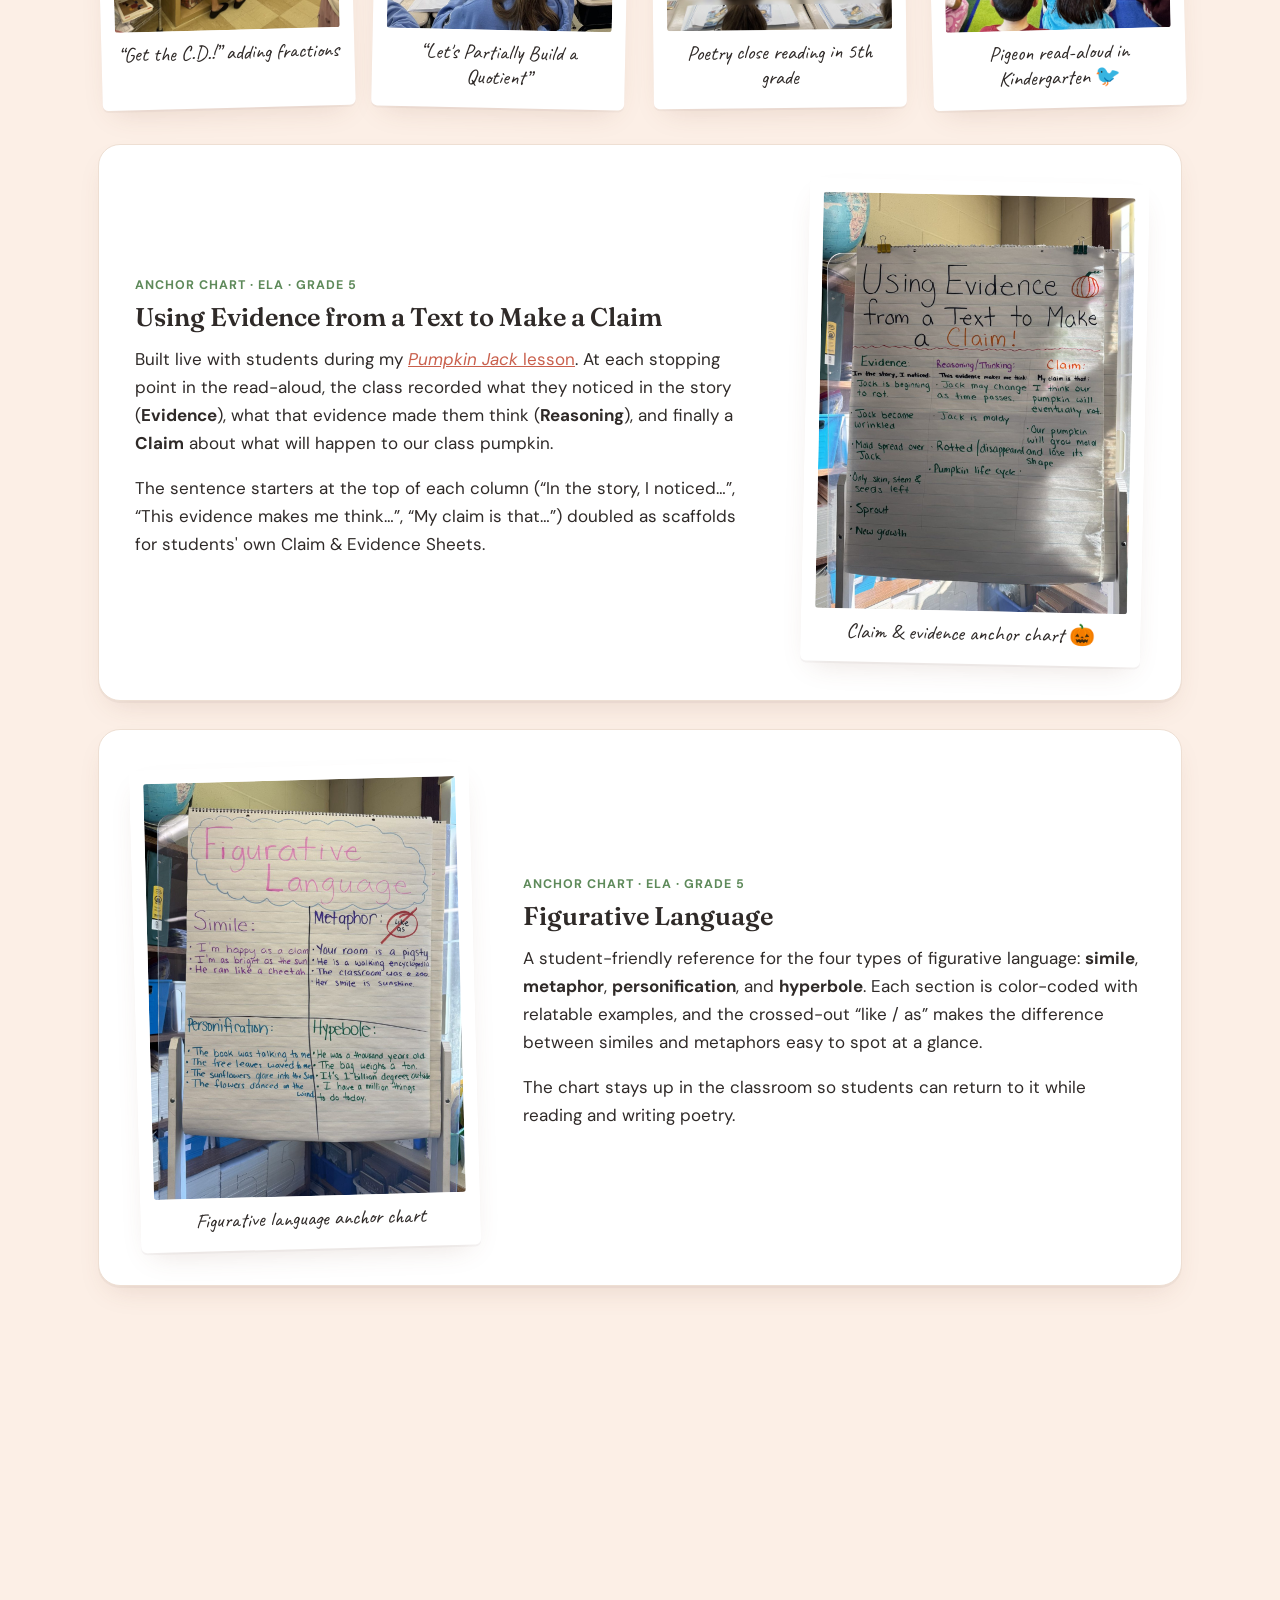
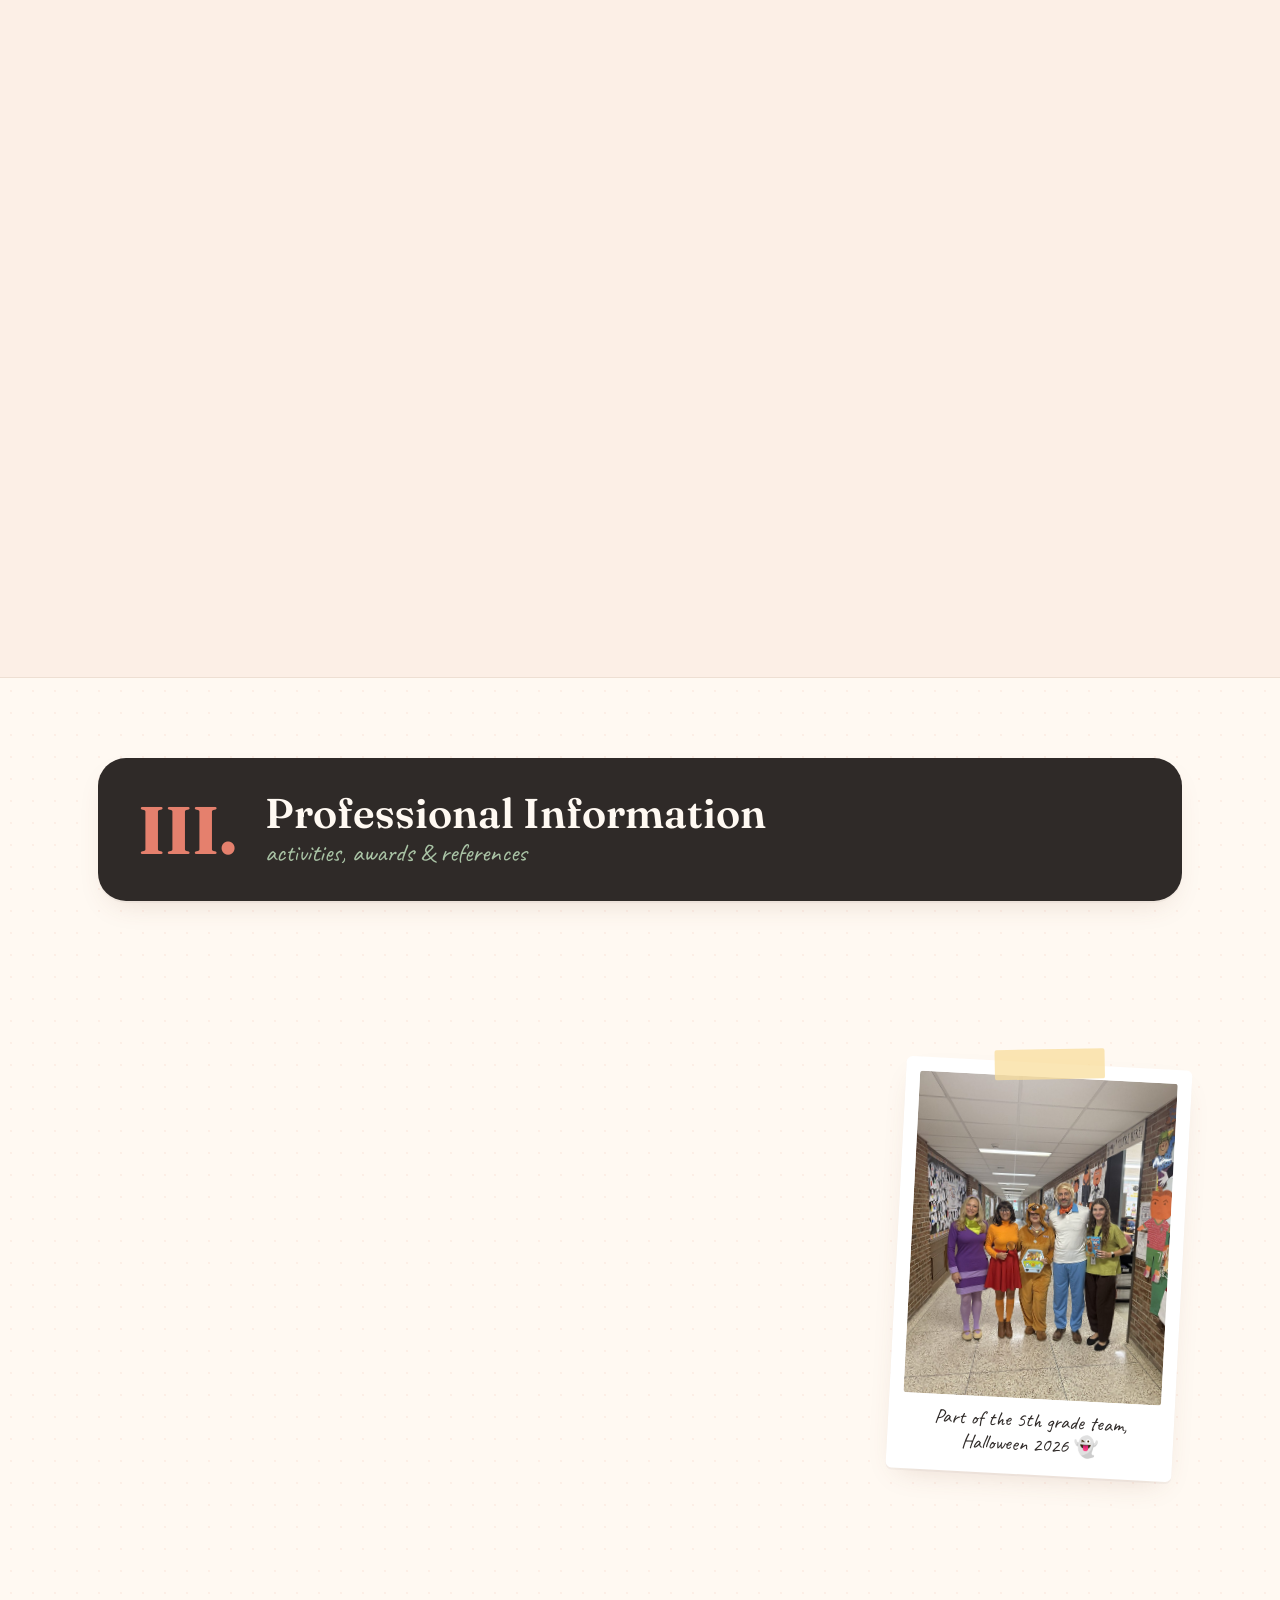
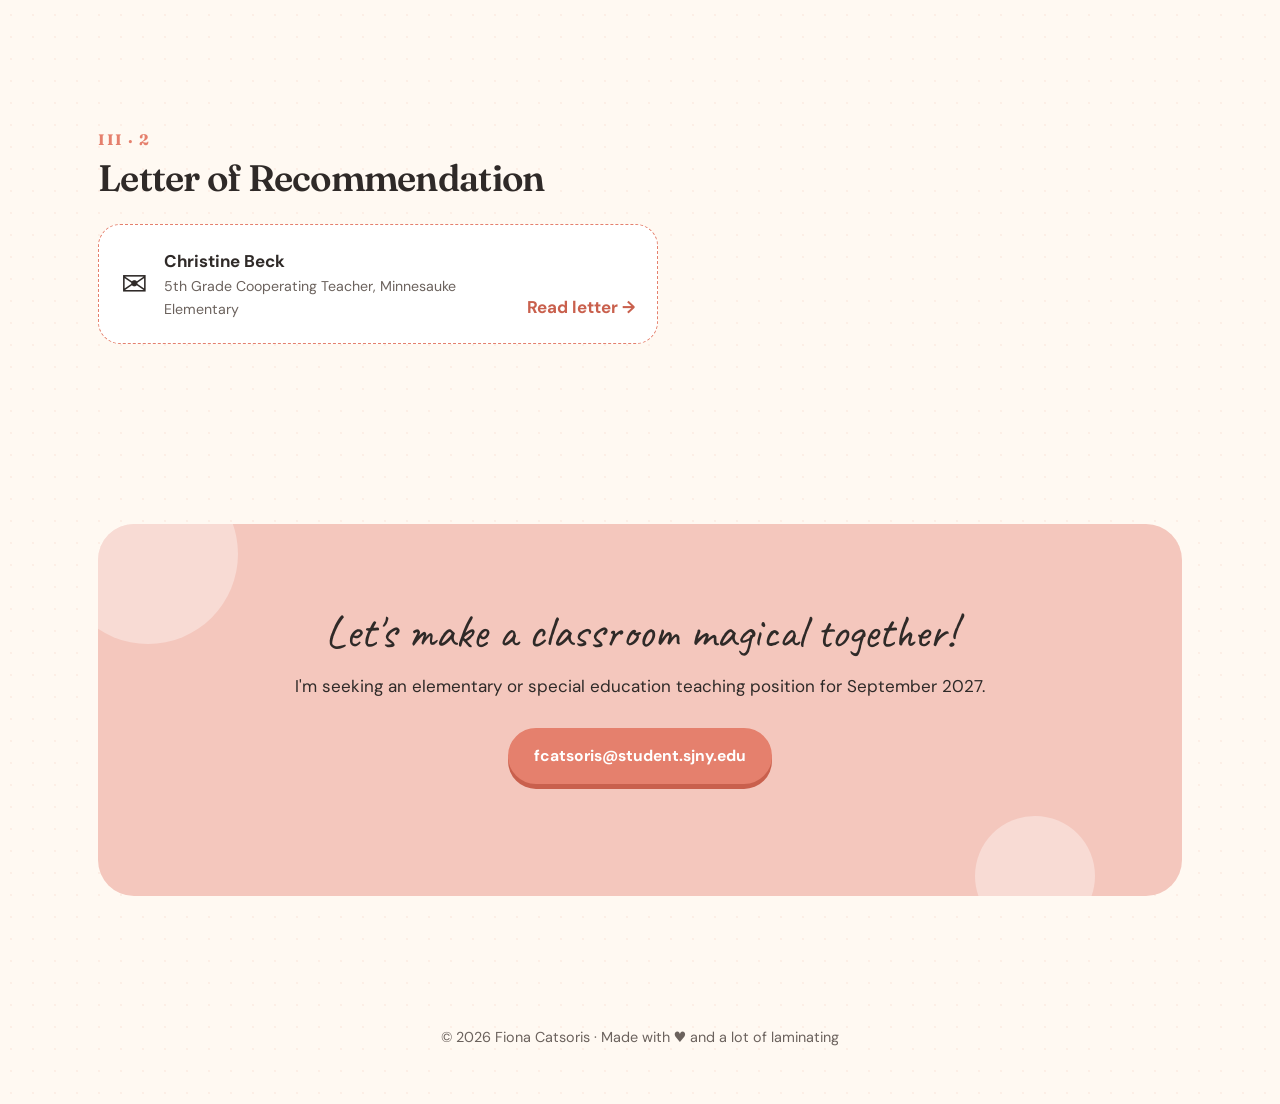
==== commit 92bec7e4: "Add Pumpkin Jack claim and evidence anchor chart Co-Authored-By: Claude Opus 5.5 <noreply@anthropic." ====
--- a/index.html
+++ b/index.html
@@ -268,7 +268,7 @@
               <span class="tag tag-time">Oct 7, 2026</span>
             </div>
             <h3>Making a Claim Using Evidence from <em>Pumpkin Jack</em></h3>
-            <p>An interactive read-aloud with purposeful stopping points, where students collect evidence on a class anchor chart and make a claim about what will happen to the class pumpkin.</p>
+            <p>An interactive read-aloud with purposeful stopping points, where students collect evidence on a <a href="#gallery">class anchor chart</a> and make a claim about what will happen to the class pumpkin.</p>
             <dl class="lesson-meta">
               <dt>Standard</dt><dd>NYS 5R1</dd>
               <dt>Objective</dt><dd>Use relevant details and evidence from the text to make a logical claim.</dd>
@@ -316,6 +316,15 @@
           <figure class="polaroid g-item" data-cat="teaching"><img src="assets/img/teaching-division.jpg" alt="Fiona's 5th graders following a partial quotients division lesson on the SMART Board" loading="lazy" style="object-position: 30% center" /><figcaption>“Let's Partially Build a Quotient”</figcaption></figure>
           <figure class="polaroid g-item" data-cat="teaching"><img src="assets/img/teaching-poetry.jpg" alt="Fiona leading a 5th grade poetry lesson while students annotate their texts" loading="lazy" /><figcaption>Poetry close reading in 5th grade</figcaption></figure>
           <figure class="polaroid g-item" data-cat="teaching"><img src="assets/img/teaching-readaloud-k.jpg" alt="Fiona doing an expressive Mo Willems Pigeon read-aloud for a kindergarten class on the rug" loading="lazy" /><figcaption>Pigeon read-aloud in Kindergarten 🐦</figcaption></figure>
+        </div>
+        <div class="anchor-card anchor-card-rev card">
+          <div>
+            <span class="obs-badge">Anchor chart · ELA · Grade 5</span>
+            <h3>Using Evidence from a Text to Make a Claim</h3>
+            <p>Built live with students during my <a href="assets/docs/lesson-plan-ela.pdf" target="_blank" rel="noopener"><em>Pumpkin Jack</em> lesson</a>. At each stopping point in the read-aloud, the class recorded what they noticed in the story (<strong>Evidence</strong>), what that evidence made them think (<strong>Reasoning</strong>), and finally a <strong>Claim</strong> about what will happen to our class pumpkin.</p>
+            <p>The sentence starters at the top of each column (“In the story, I noticed…”, “This evidence makes me think…”, “My claim is that…”) doubled as scaffolds for students' own Claim &amp; Evidence Sheets.</p>
+          </div>
+          <figure class="polaroid g-item tilt-r" data-cat="charts"><img src="assets/img/anchor-claim-evidence.jpg" alt="Using Evidence from a Text to Make a Claim anchor chart with Evidence, Reasoning, and Claim columns about Pumpkin Jack" loading="lazy" /><figcaption>Claim &amp; evidence anchor chart 🎃</figcaption></figure>
         </div>
         <div class="anchor-card card">
           <figure class="polaroid g-item tilt-l" data-cat="charts"><img src="assets/img/anchor-figurative-language.jpg" alt="Figurative language anchor chart with examples of simile, metaphor, personification, and hyperbole" loading="lazy" /><figcaption>Figurative language anchor chart</figcaption></figure>
--- a/assets/css/style.css
+++ b/assets/css/style.css
@@ -348,3 +348,6 @@
 @media (max-width: 960px) { .gallery-4 { grid-template-columns: repeat(2, 1fr); } }
 @media (max-width: 720px) { .anchor-card { grid-template-columns: 1fr; } .anchor-card .polaroid { max-width: 320px; margin: 0 auto; } }
 @media (max-width: 480px) { .gallery-4 { grid-template-columns: 1fr; } }
+.anchor-card-rev { grid-template-columns: 1fr minmax(0, 340px); }
+.anchor-card + .anchor-card { margin-top: 28px; }
+@media (max-width: 720px) { .anchor-card-rev { grid-template-columns: 1fr; } .anchor-card-rev .polaroid { order: -1; } }
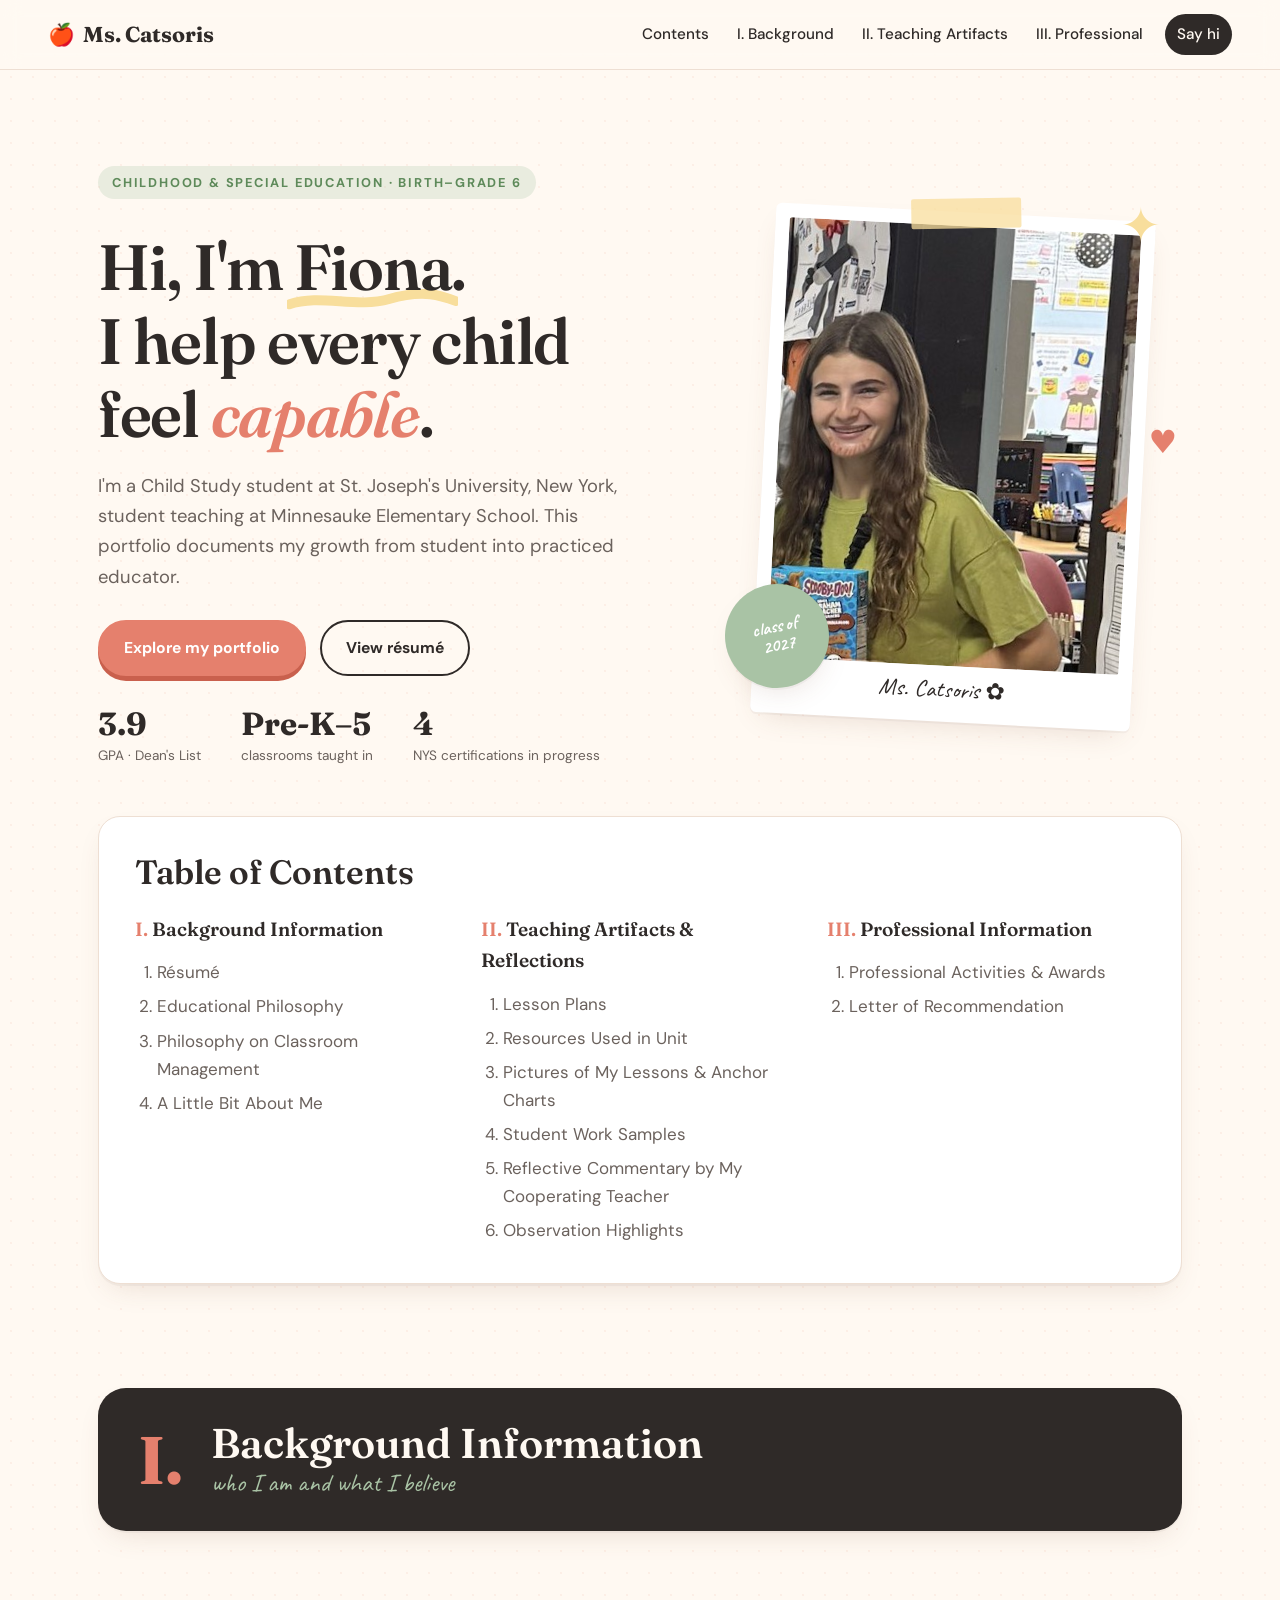
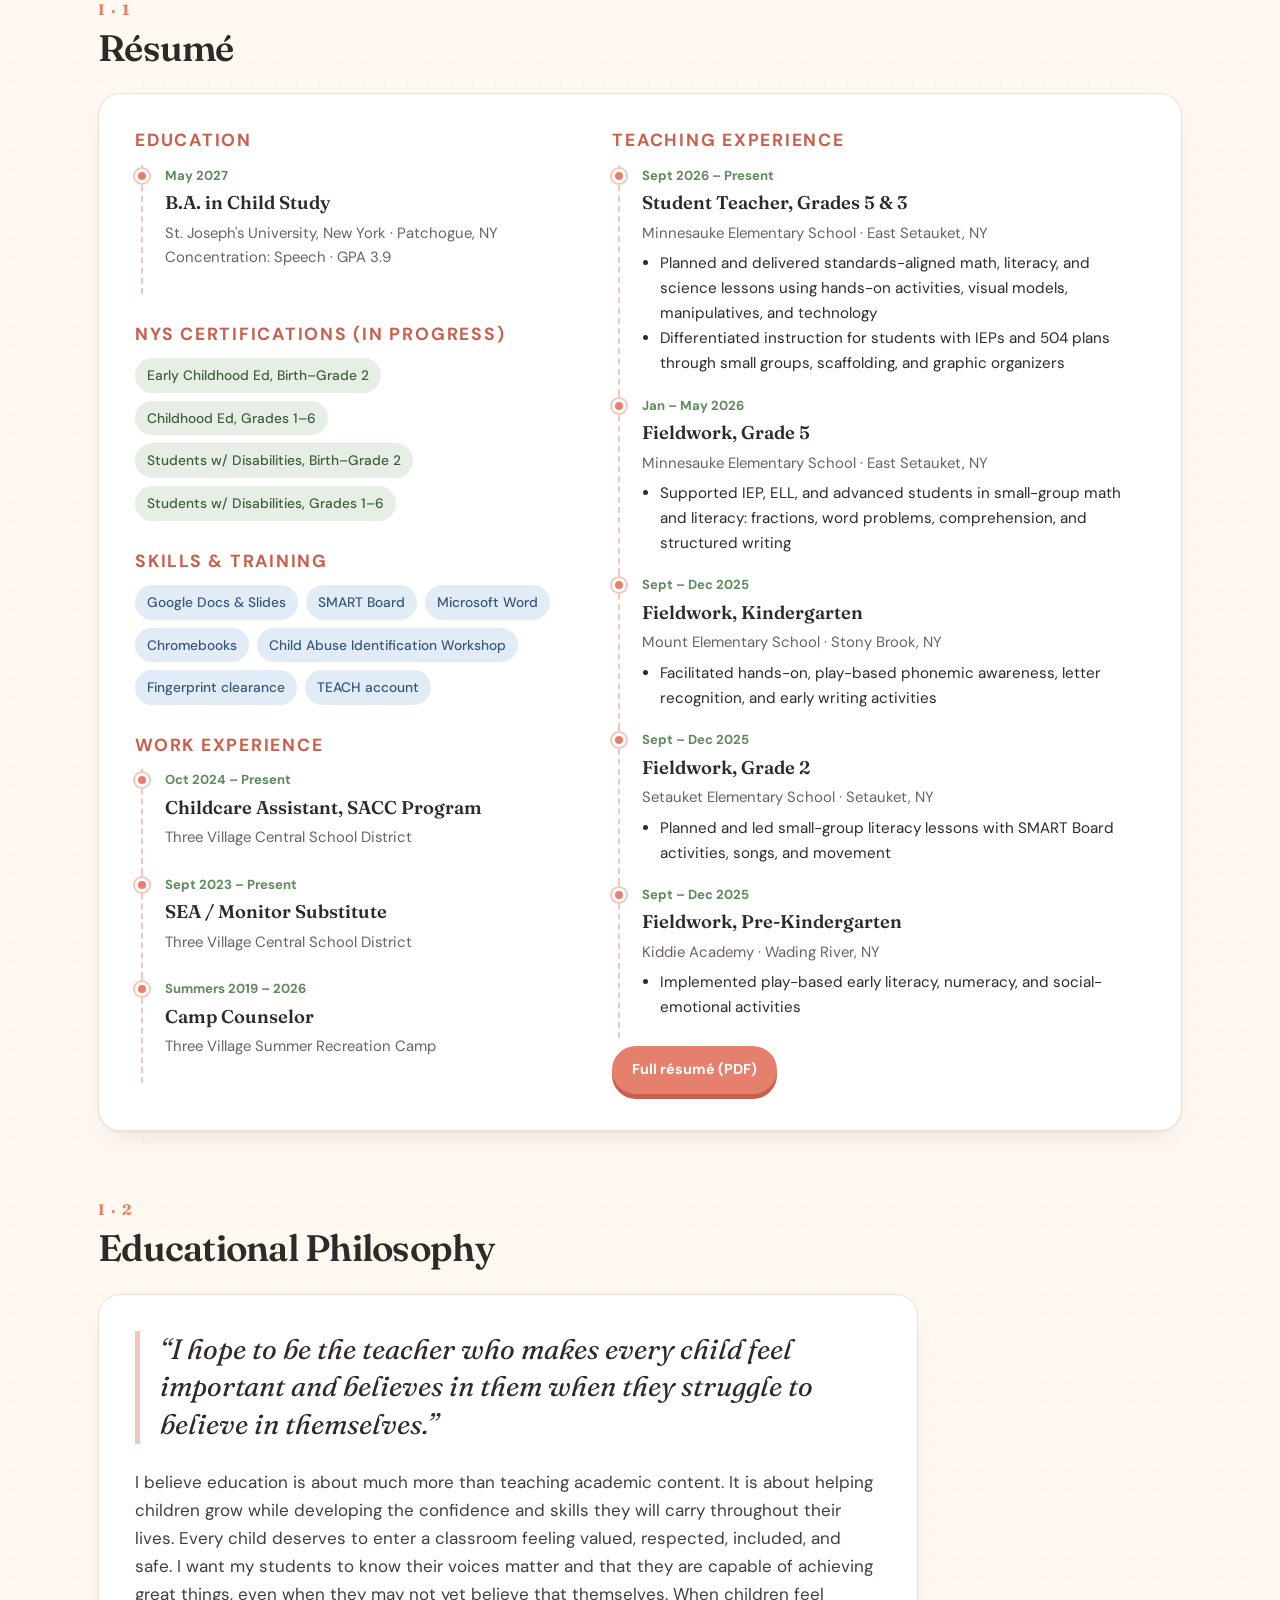
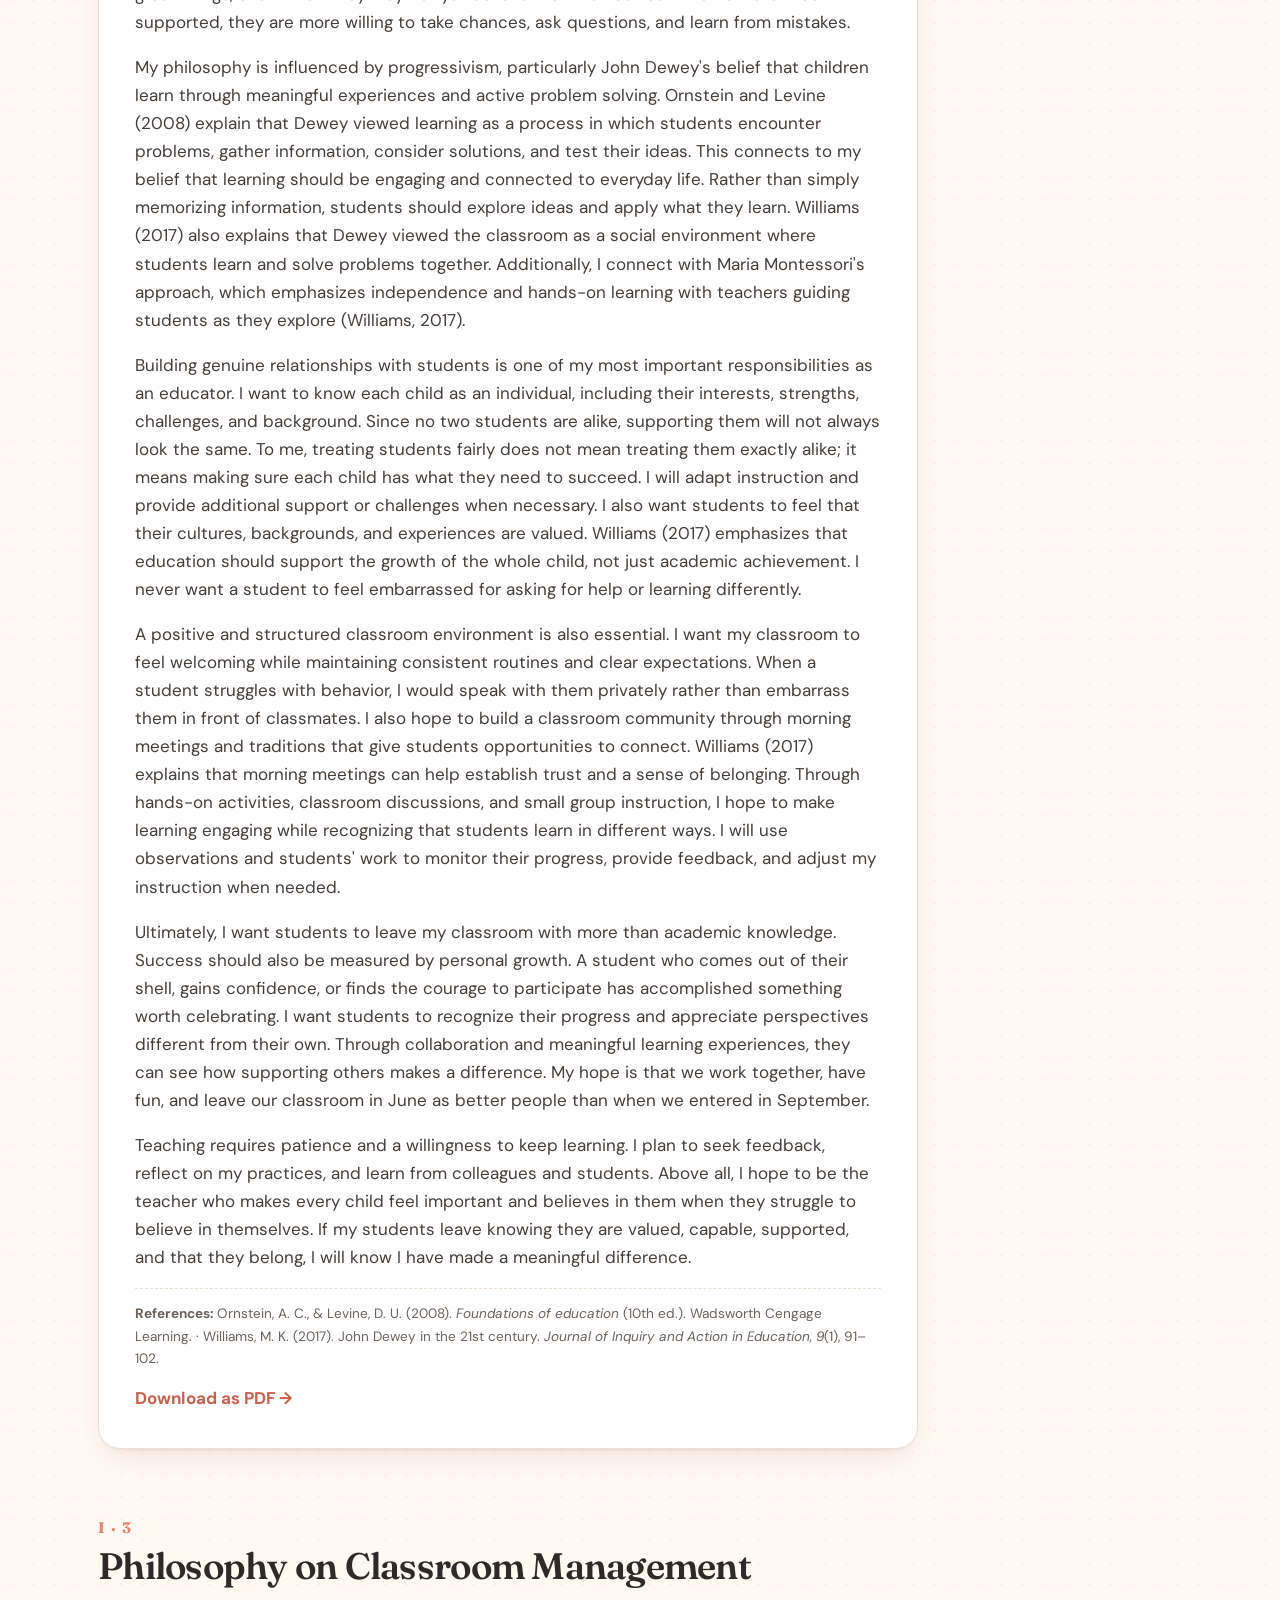
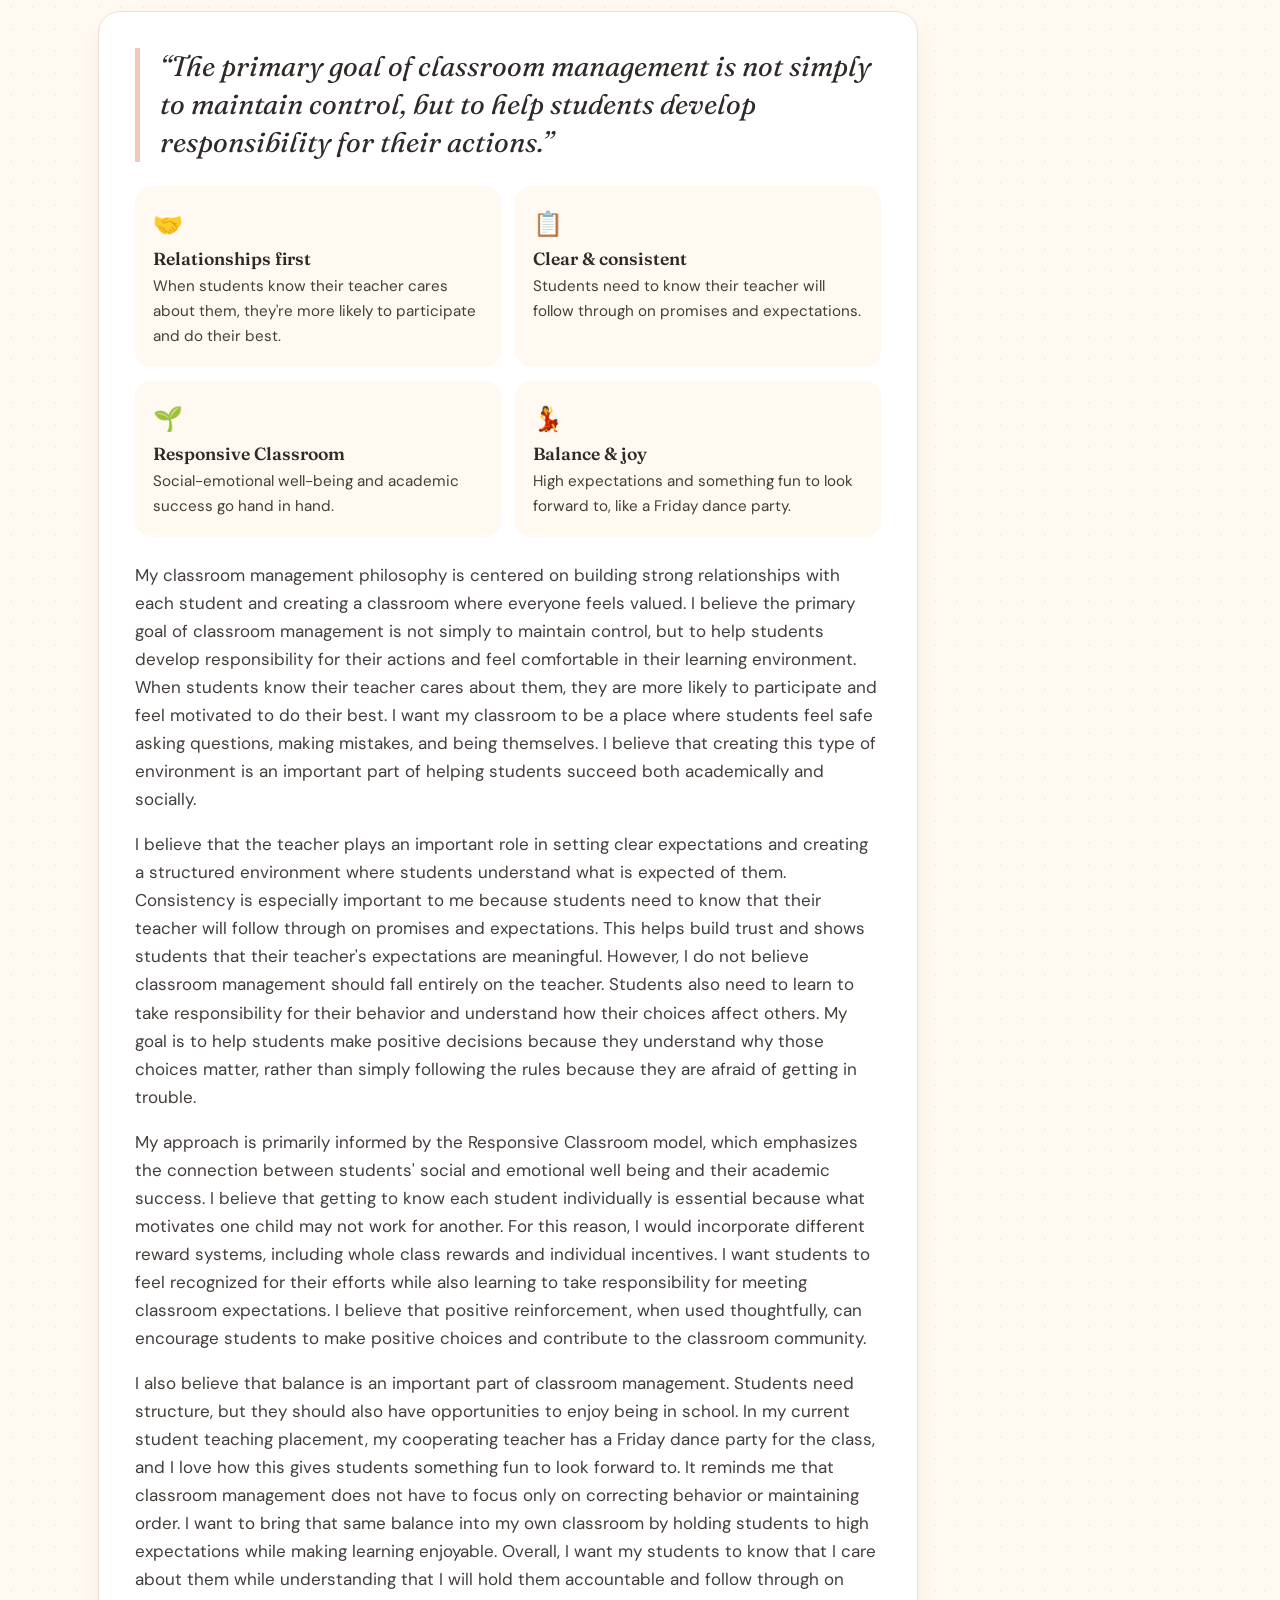
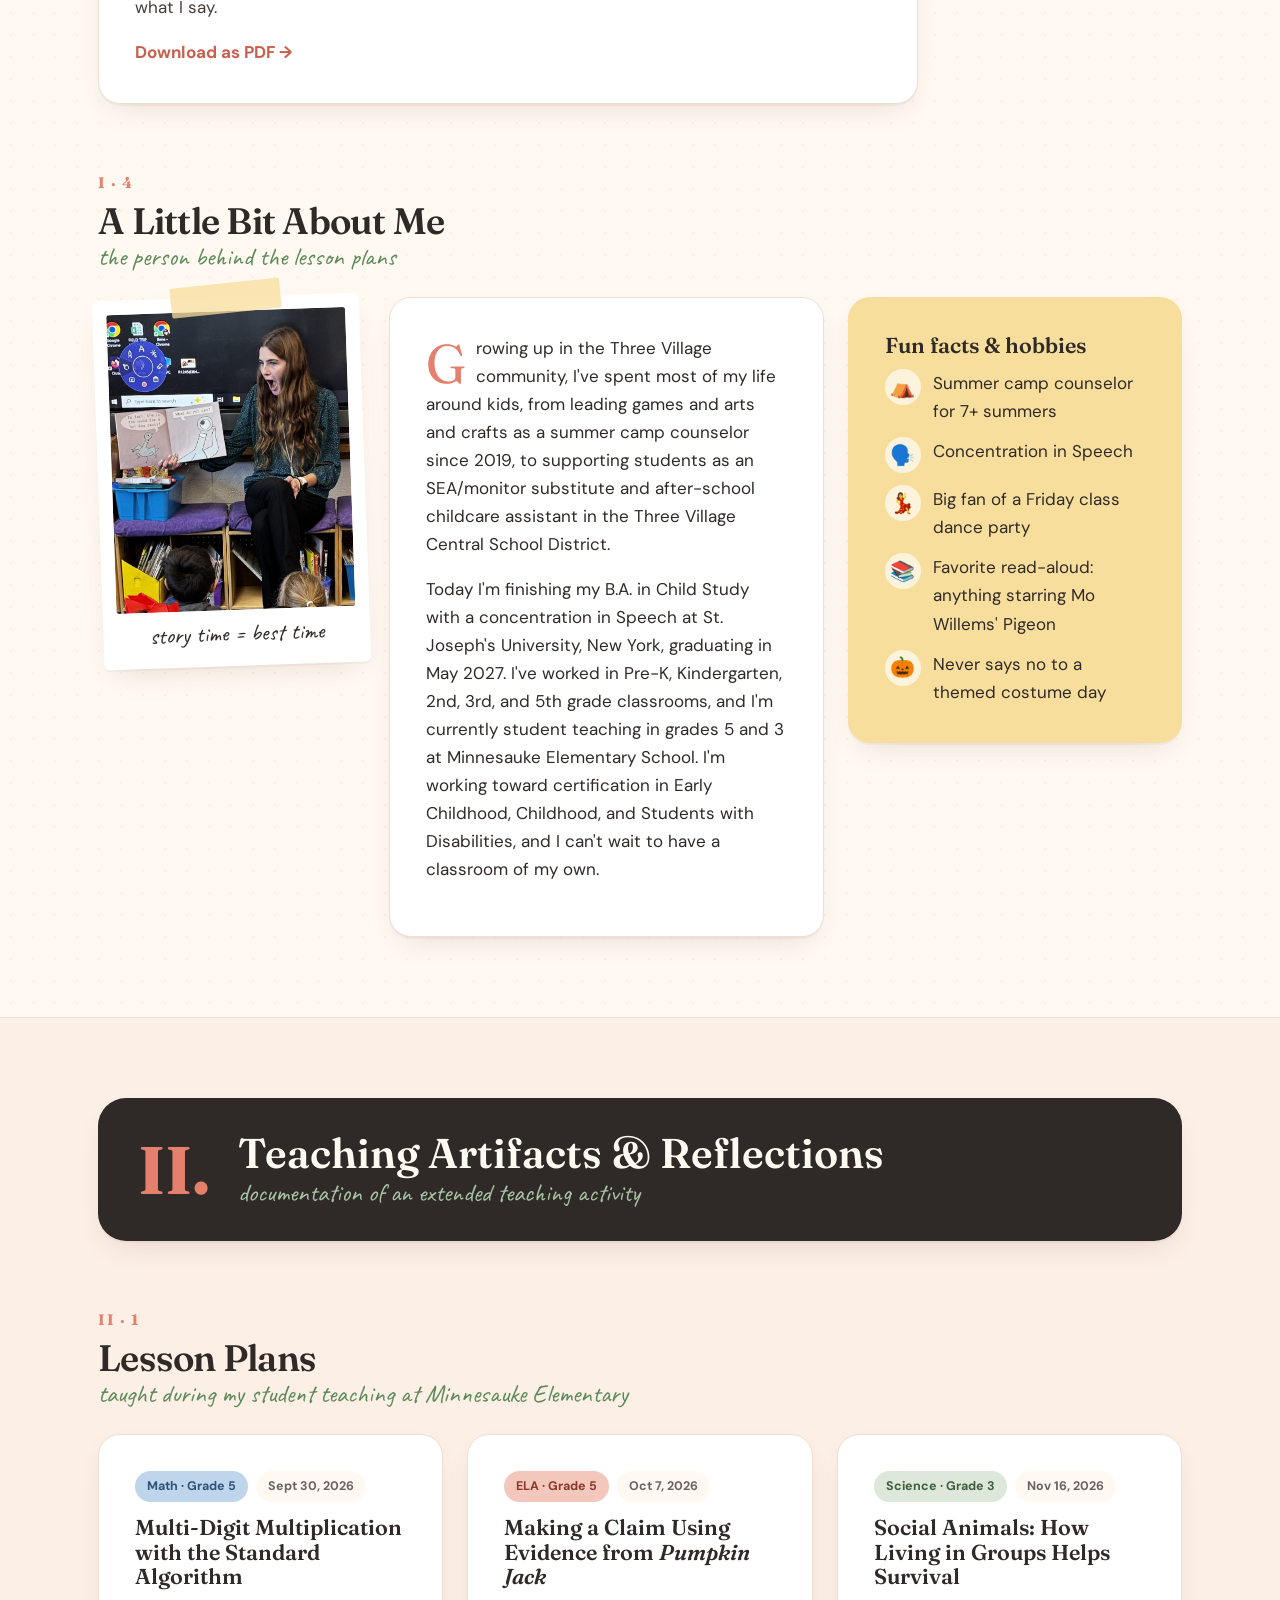
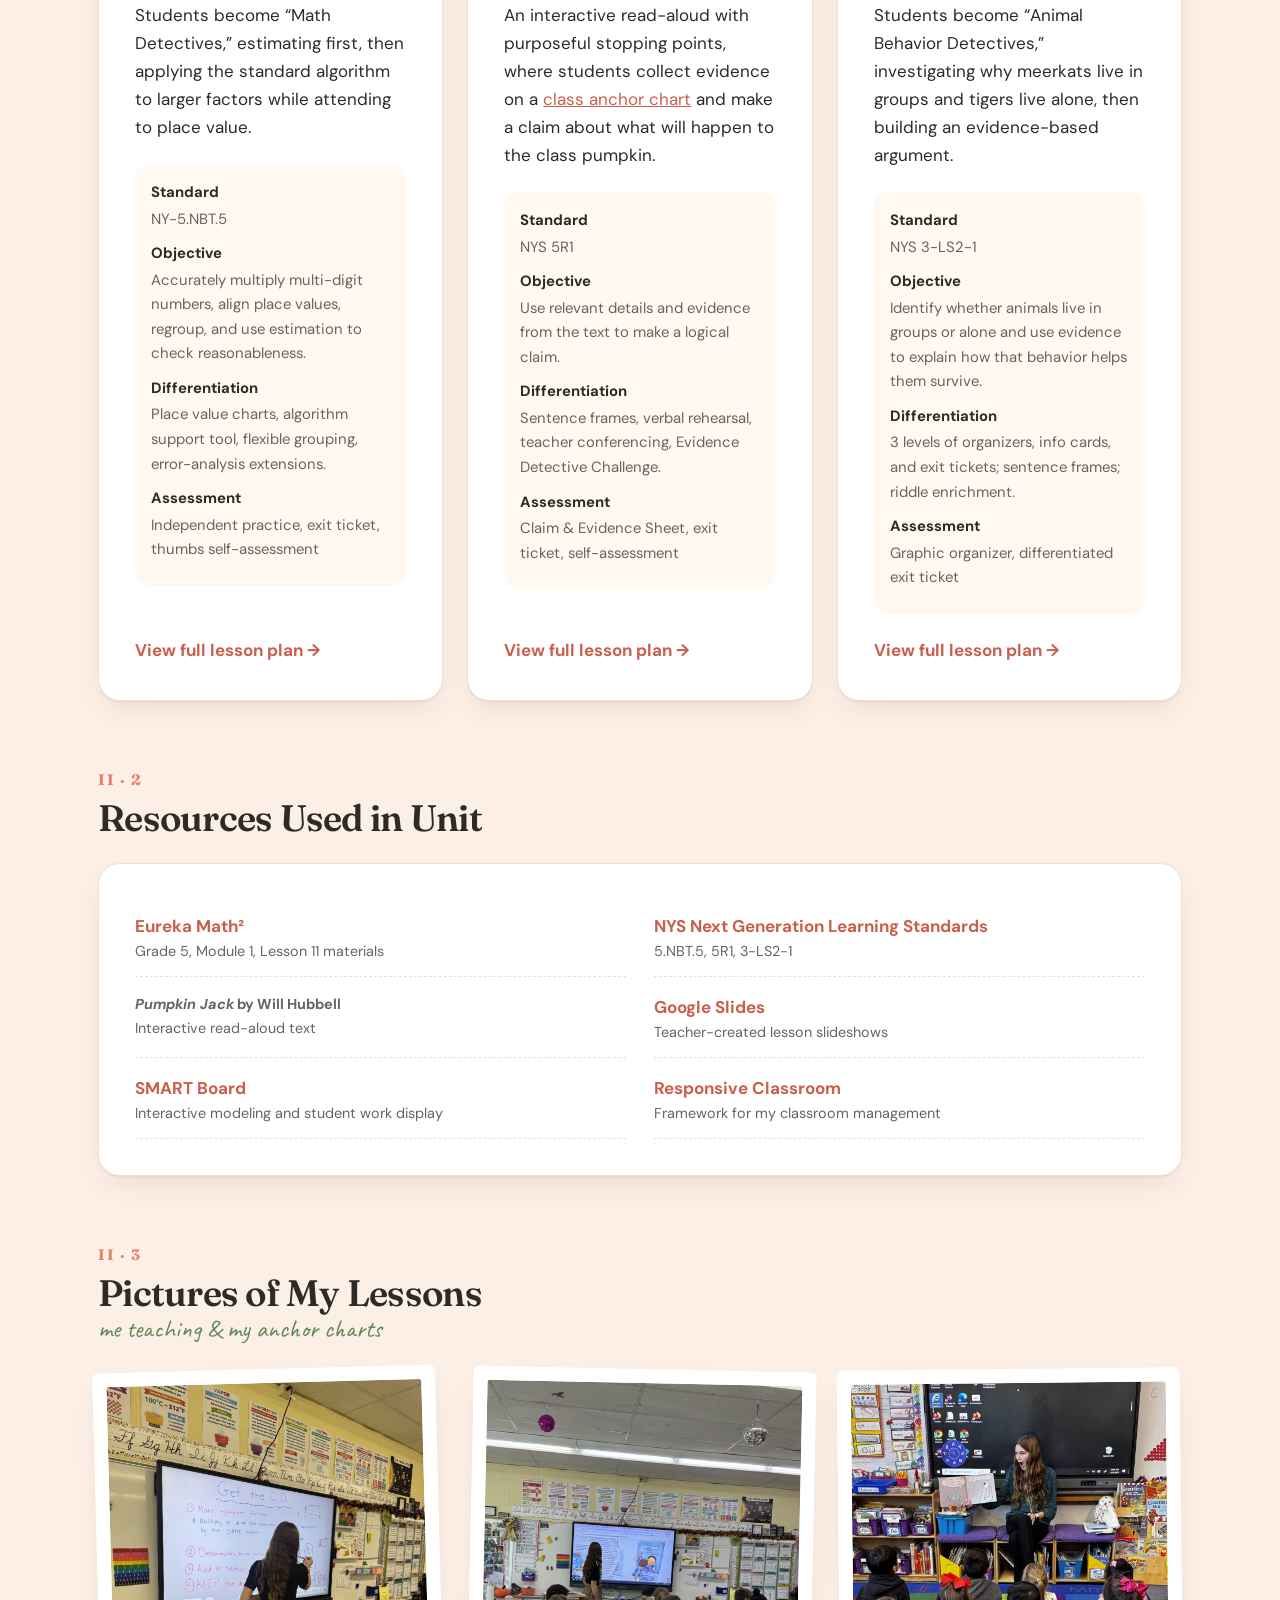
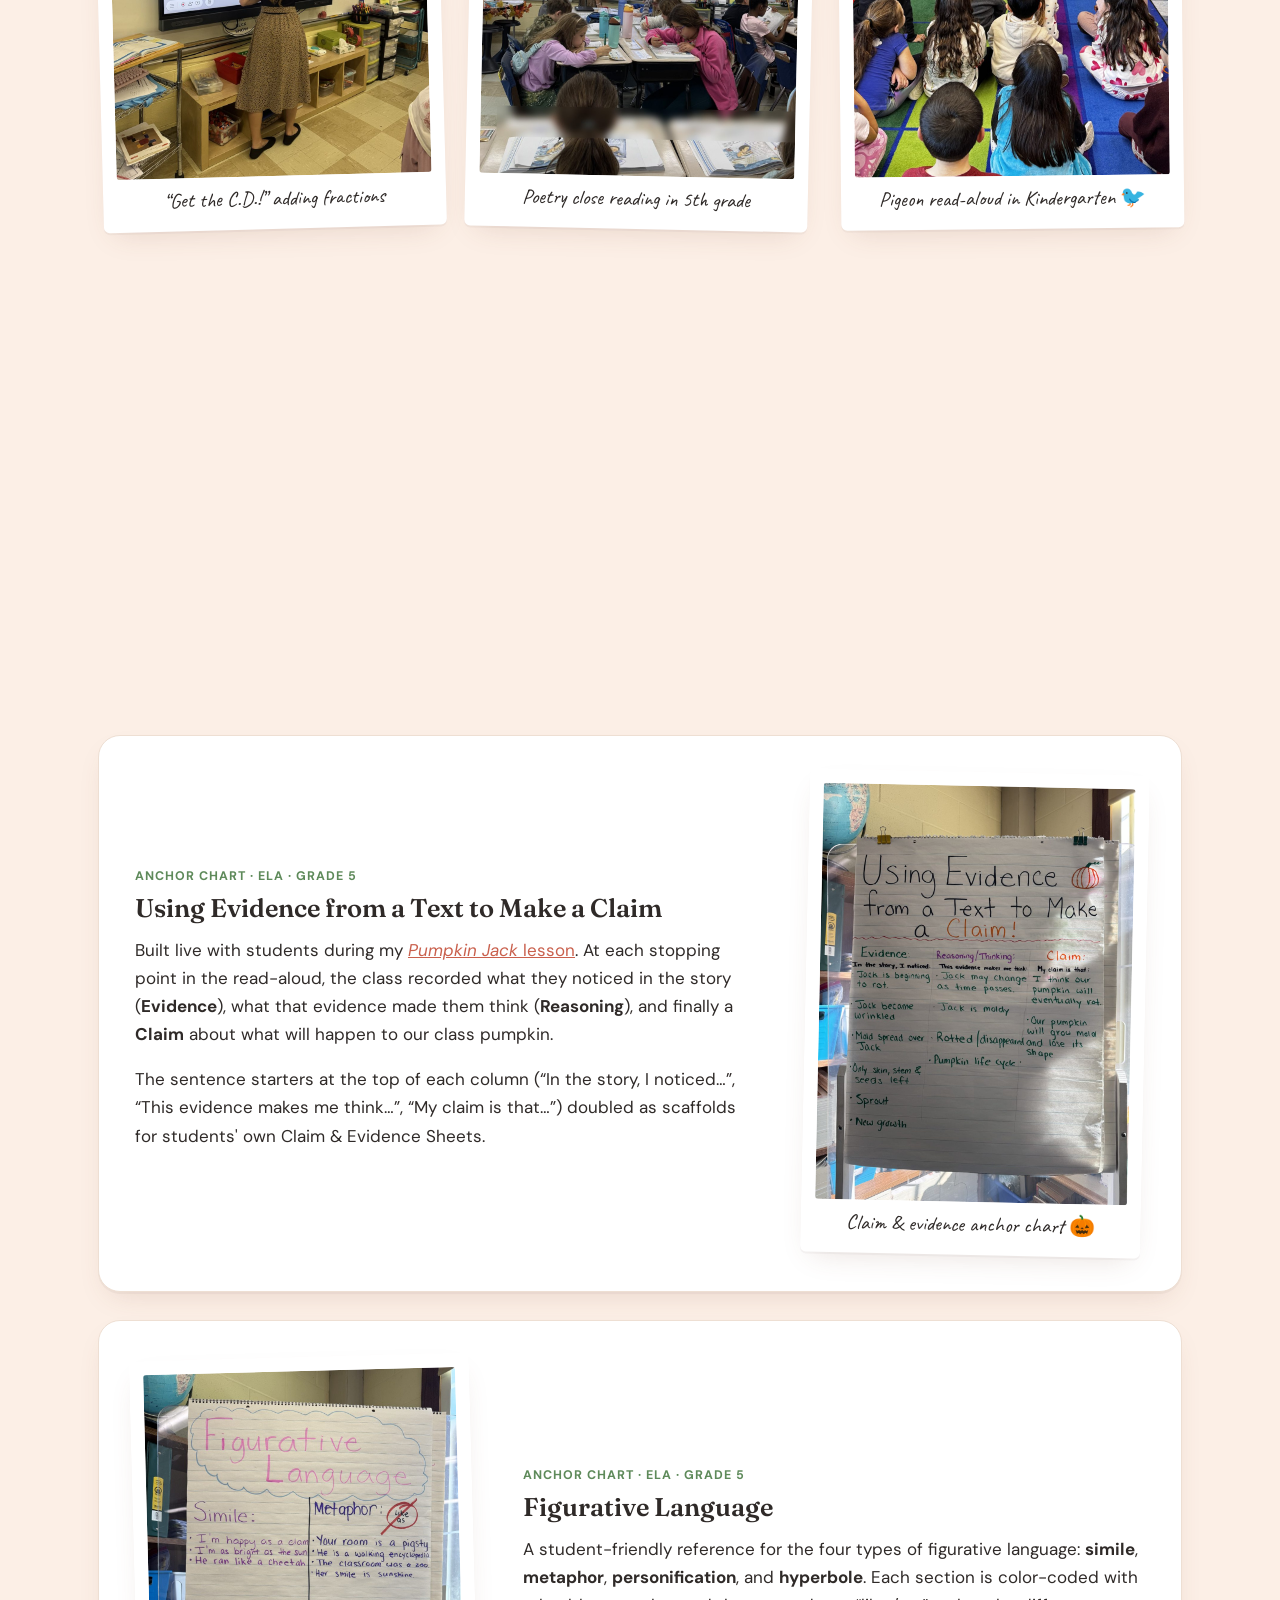
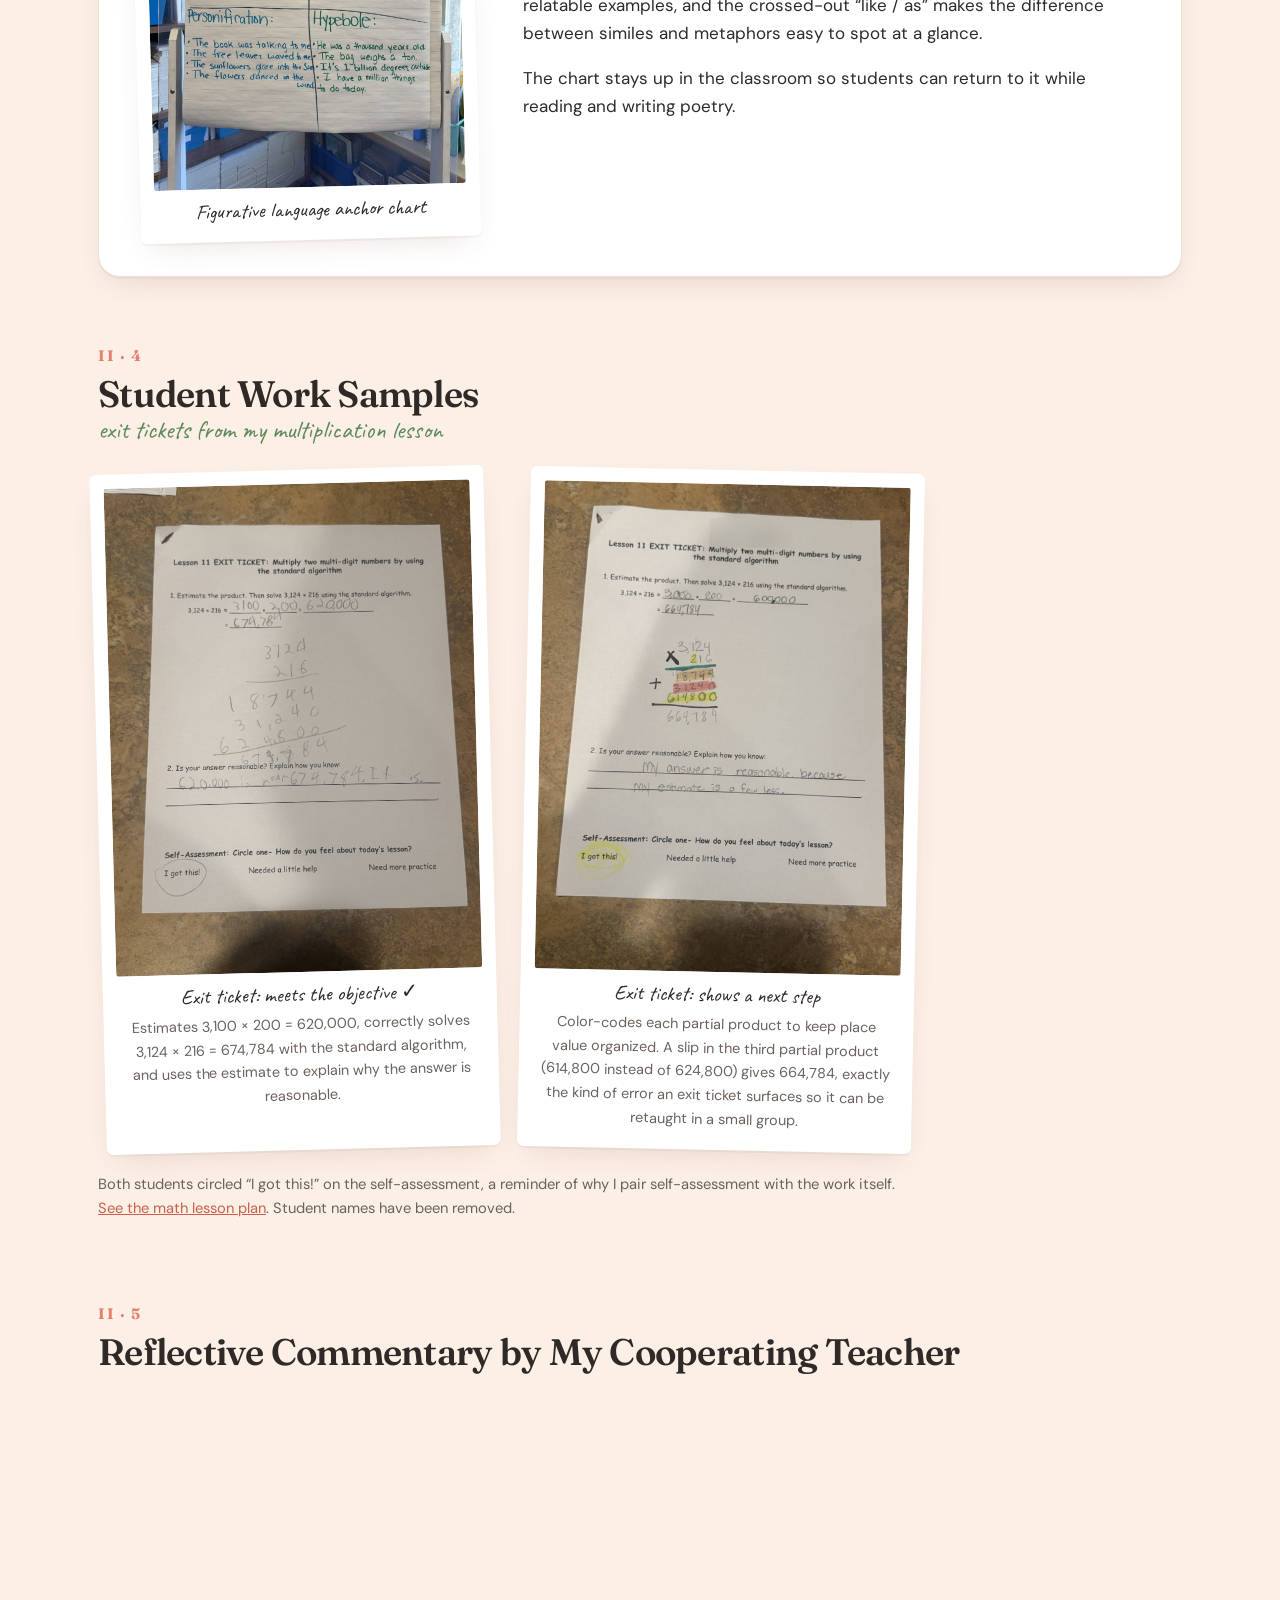
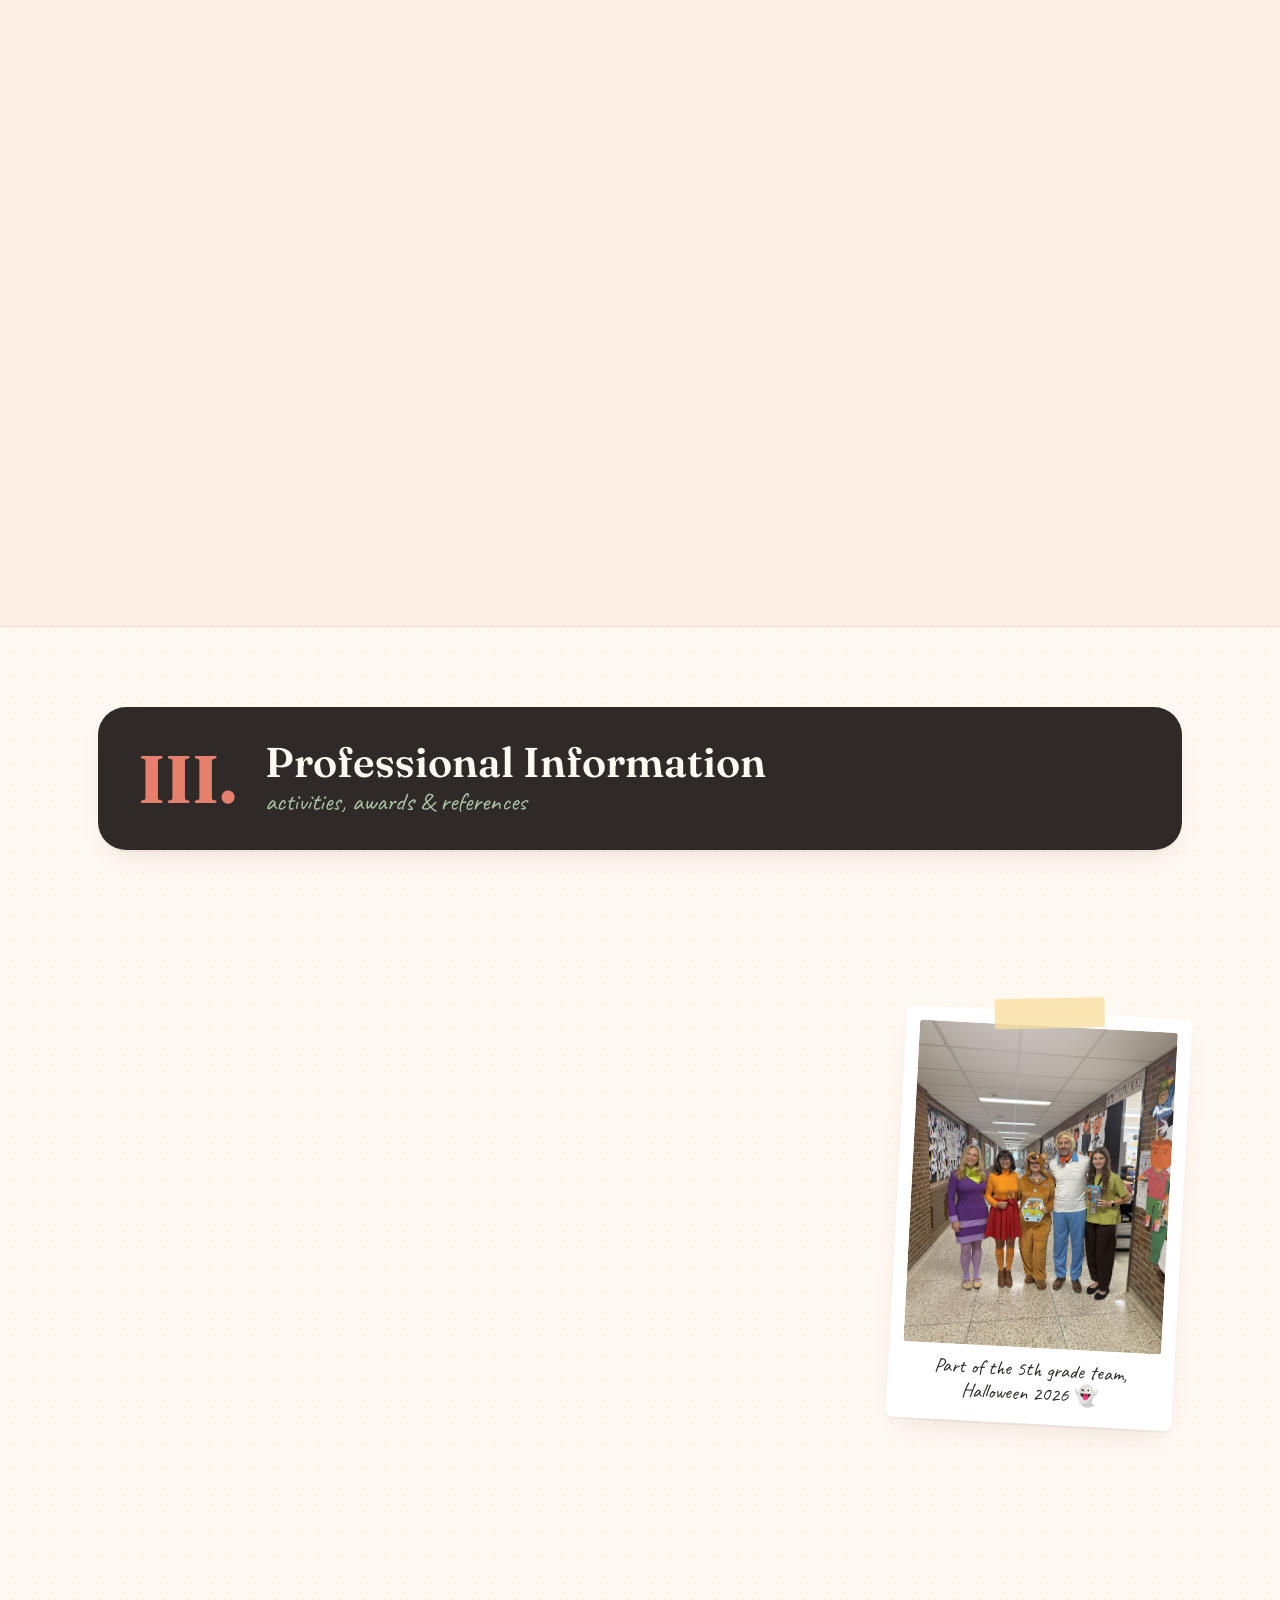
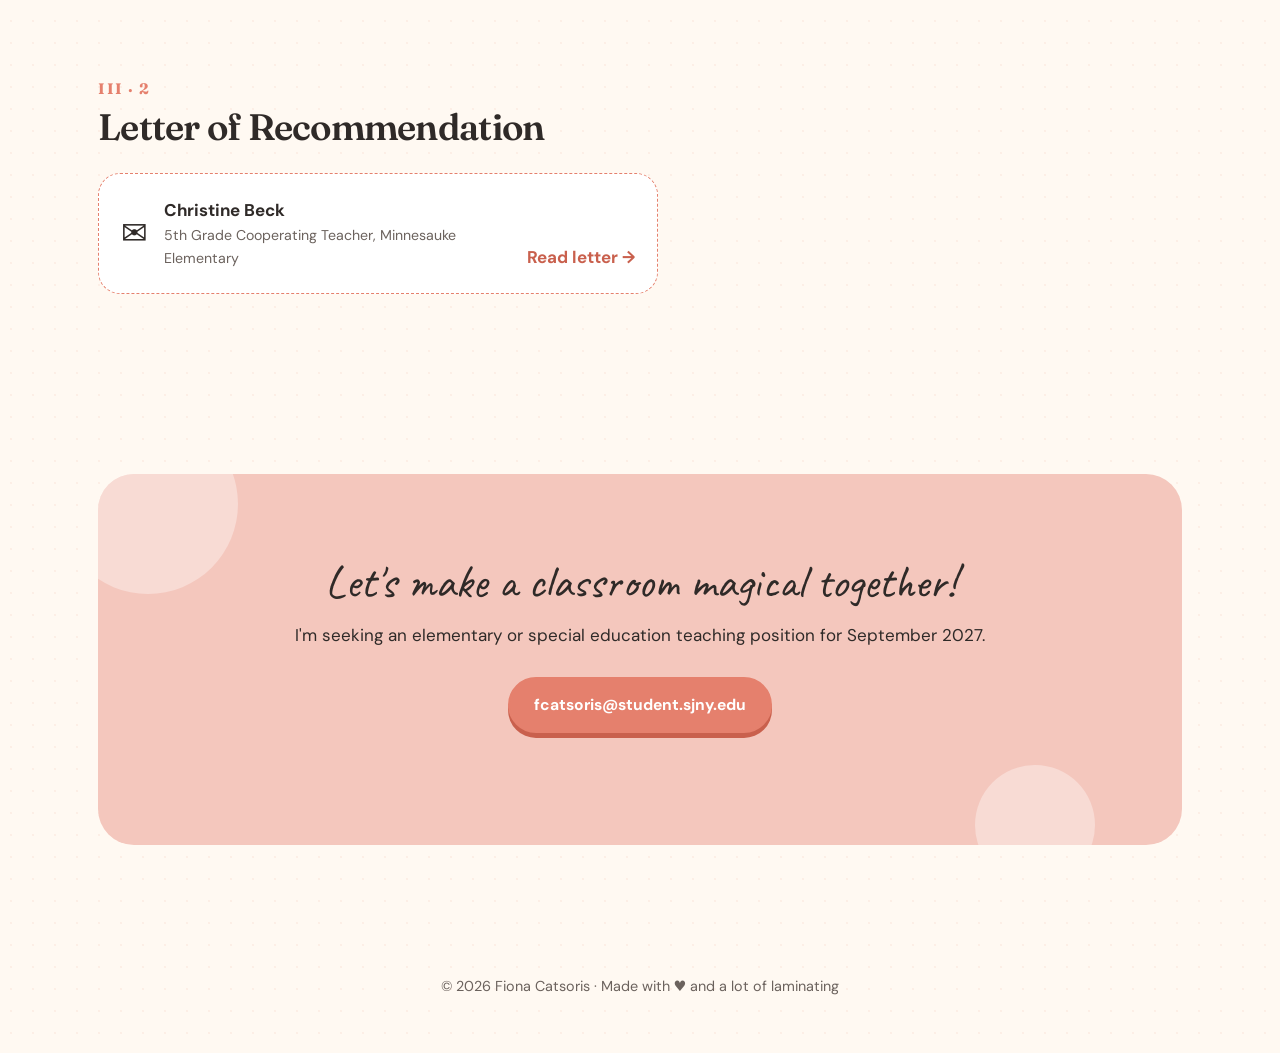
==== commit d22264f0: "Add student work samples and pumpkin investigation photo Two Lesson 11 exit tickets (student names b" ====
--- a/index.html
+++ b/index.html
@@ -78,6 +78,7 @@
             <li><a href="#lessons">Lesson Plans</a></li>
             <li><a href="#resources">Resources Used in Unit</a></li>
             <li><a href="#gallery">Pictures of My Lessons &amp; Anchor Charts</a></li>
+            <li><a href="#work">Student Work Samples</a></li>
             <li><a href="#commentary">Reflective Commentary by My Cooperating Teacher</a></li>
             <li><a href="#observations">Observation Highlights</a></li>
           </ol>
@@ -311,11 +312,12 @@
 
       <div id="gallery" class="sub">
         <div class="section-head"><span class="section-num">II · 3</span><h2>Pictures of My Lessons</h2><p class="handwritten">me teaching &amp; my anchor charts</p></div>
-        <div class="gallery gallery-4">
+        <div class="gallery gallery-mix">
           <figure class="polaroid g-item" data-cat="teaching"><img src="assets/img/teaching-fractions.jpg" alt="Fiona modeling adding fractions with unlike denominators on the SMART Board" loading="lazy" /><figcaption>“Get the C.D.!” adding fractions</figcaption></figure>
-          <figure class="polaroid g-item" data-cat="teaching"><img src="assets/img/teaching-division.jpg" alt="Fiona's 5th graders following a partial quotients division lesson on the SMART Board" loading="lazy" style="object-position: 30% center" /><figcaption>“Let's Partially Build a Quotient”</figcaption></figure>
           <figure class="polaroid g-item" data-cat="teaching"><img src="assets/img/teaching-poetry.jpg" alt="Fiona leading a 5th grade poetry lesson while students annotate their texts" loading="lazy" /><figcaption>Poetry close reading in 5th grade</figcaption></figure>
           <figure class="polaroid g-item" data-cat="teaching"><img src="assets/img/teaching-readaloud-k.jpg" alt="Fiona doing an expressive Mo Willems Pigeon read-aloud for a kindergarten class on the rug" loading="lazy" /><figcaption>Pigeon read-aloud in Kindergarten 🐦</figcaption></figure>
+          <figure class="polaroid g-item g-wide" data-cat="teaching"><img src="assets/img/teaching-division.jpg" alt="Fiona's 5th graders following a partial quotients division lesson on the SMART Board" loading="lazy" /><figcaption>“Let's Partially Build a Quotient”</figcaption></figure>
+          <figure class="polaroid g-item g-wide" data-cat="teaching"><img src="assets/img/pumpkin-investigation.jpg" alt="Classroom windowsill with jack-o-lantern pumpkins in jars, labeled plant experiments, and the book Pumpkin Jack" loading="lazy" /><figcaption>Our pumpkin &amp; plant investigations 🎃🌱</figcaption></figure>
         </div>
         <div class="anchor-card anchor-card-rev card">
           <div>
@@ -337,8 +339,25 @@
         </div>
       </div>
 
+      <div id="work" class="sub">
+        <div class="section-head"><span class="section-num">II · 4</span><h2>Student Work Samples</h2><p class="handwritten">exit tickets from my multiplication lesson</p></div>
+        <div class="work-grid">
+          <figure class="polaroid work-item g-item" data-cat="work">
+            <img src="assets/img/work-sample-exit-ticket-2.jpg" alt="Student exit ticket solving 3,124 times 216 correctly with an estimate of 620,000" loading="lazy" />
+            <figcaption>Exit ticket: meets the objective ✓</figcaption>
+            <p class="work-note">Estimates 3,100 × 200 = 620,000, correctly solves 3,124 × 216 = 674,784 with the standard algorithm, and uses the estimate to explain why the answer is reasonable.</p>
+          </figure>
+          <figure class="polaroid work-item g-item" data-cat="work">
+            <img src="assets/img/work-sample-exit-ticket-1.jpg" alt="Student exit ticket with color-coded partial products for 3,124 times 216" loading="lazy" />
+            <figcaption>Exit ticket: shows a next step</figcaption>
+            <p class="work-note">Color-codes each partial product to keep place value organized. A slip in the third partial product (614,800 instead of 624,800) gives 664,784, exactly the kind of error an exit ticket surfaces so it can be retaught in a small group.</p>
+          </figure>
+        </div>
+        <p class="work-caption">Both students circled “I got this!” on the self-assessment, a reminder of why I pair self-assessment with the work itself. <a href="assets/docs/lesson-plan-math.pdf" target="_blank" rel="noopener">See the math lesson plan</a>. Student names have been removed.</p>
+      </div>
+
       <div id="commentary" class="sub">
-        <div class="section-head"><span class="section-num">II · 4</span><h2>Reflective Commentary by My Cooperating Teacher</h2></div>
+        <div class="section-head"><span class="section-num">II · 5</span><h2>Reflective Commentary by My Cooperating Teacher</h2></div>
         <article class="card letter-quote">
           <span class="quote-mark" aria-hidden="true">“</span>
           <div>
@@ -350,7 +369,7 @@
       </div>
 
       <div id="observations" class="sub">
-        <div class="section-head"><span class="section-num">II · 5</span><h2>Observation Highlights</h2></div>
+        <div class="section-head"><span class="section-num">II · 6</span><h2>Observation Highlights</h2></div>
         <div class="obs-grid">
           <article class="card obs">
             <span class="obs-badge">Math · Grade 5</span>
--- a/assets/css/style.css
+++ b/assets/css/style.css
@@ -351,3 +351,17 @@
 .anchor-card-rev { grid-template-columns: 1fr minmax(0, 340px); }
 .anchor-card + .anchor-card { margin-top: 28px; }
 @media (max-width: 720px) { .anchor-card-rev { grid-template-columns: 1fr; } .anchor-card-rev .polaroid { order: -1; } }
+
+/* mixed gallery: 3 portrait on top, 2 landscape below */
+.gallery-mix { grid-template-columns: repeat(6, 1fr); gap: 28px; }
+.gallery-mix .g-item { grid-column: span 2; }
+.gallery-mix .g-wide { grid-column: span 3; }
+.gallery-mix .g-wide img { aspect-ratio: 4/3; }
+.work-caption { margin-top: 22px; font-size: .92rem; color: var(--ink-soft); max-width: 820px; }
+.work-item img { aspect-ratio: 3/4; object-position: center top; }
+@media (max-width: 820px) {
+  .gallery-mix { grid-template-columns: repeat(2, 1fr); gap: 20px; }
+  .gallery-mix .g-item { grid-column: span 1; }
+  .gallery-mix .g-wide { grid-column: span 2; }
+}
+@media (max-width: 480px) { .gallery-mix { grid-template-columns: 1fr; } .gallery-mix .g-item, .gallery-mix .g-wide { grid-column: auto; } }
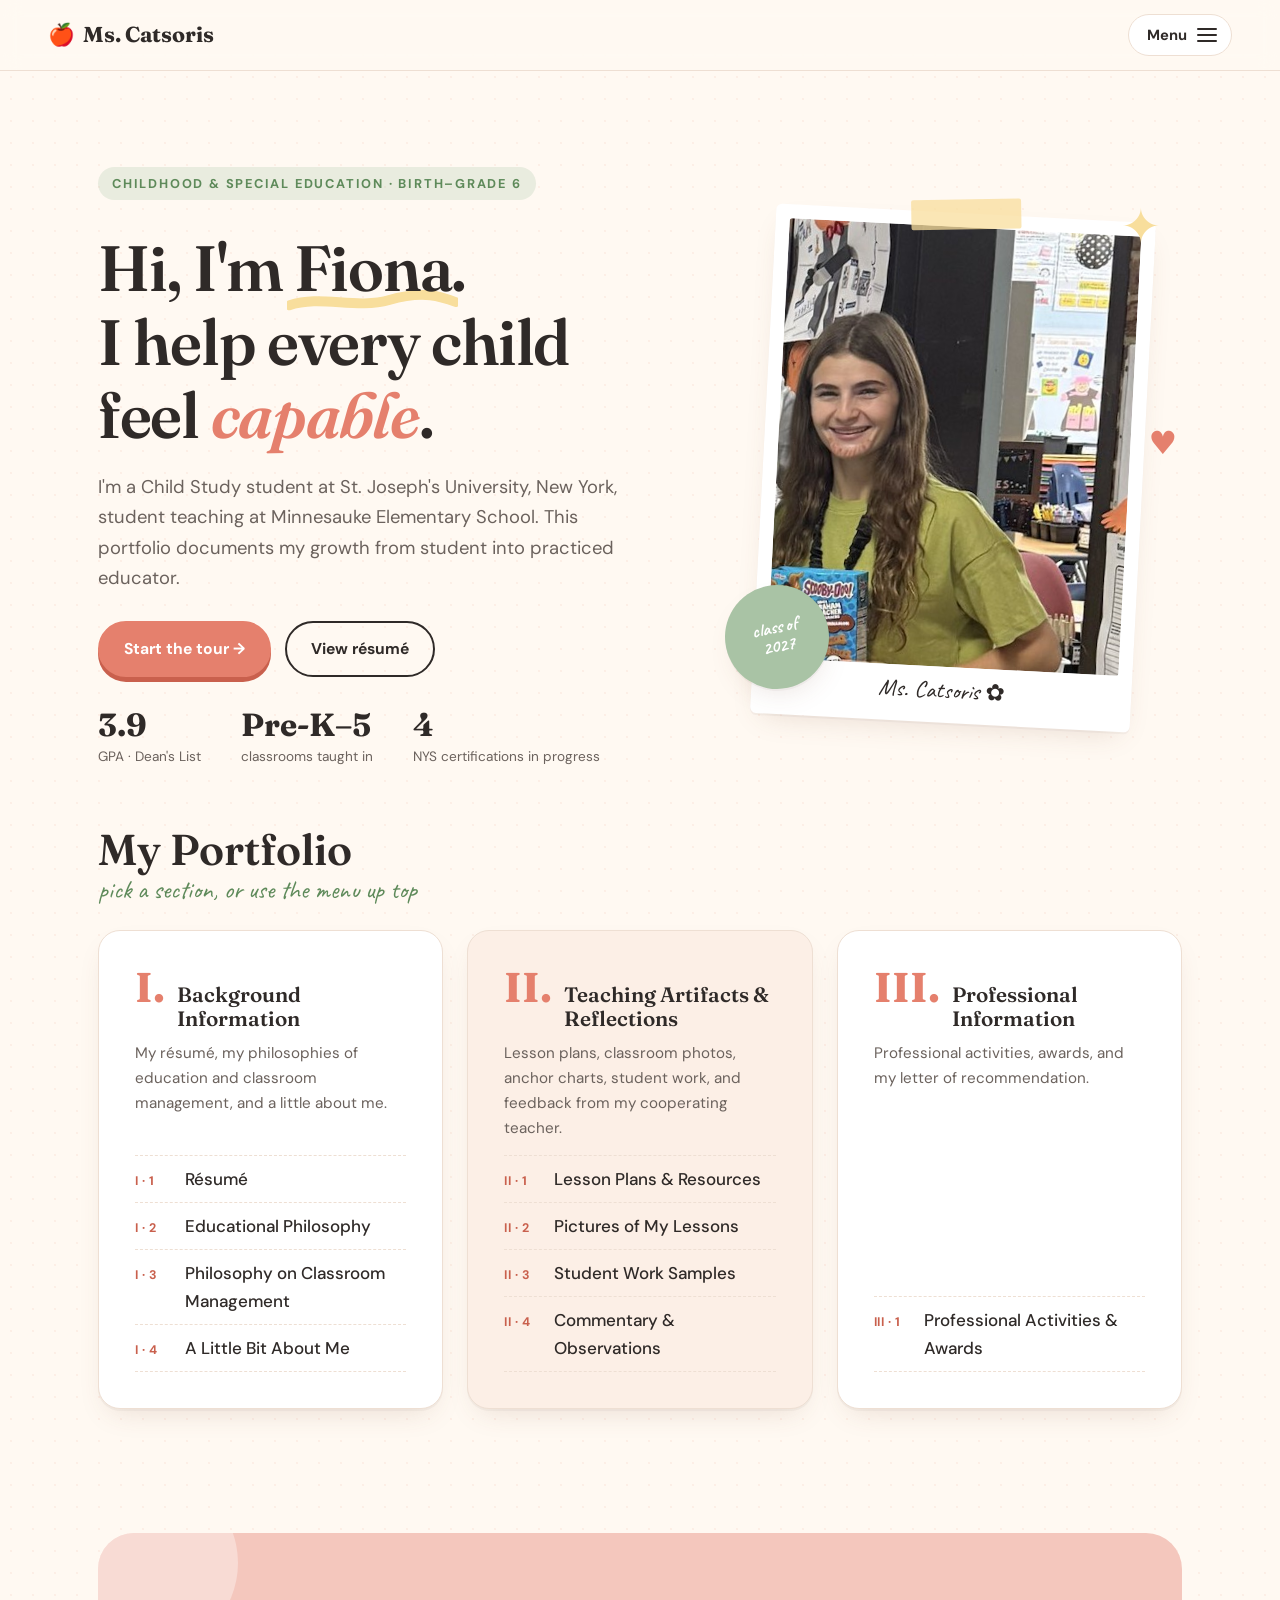
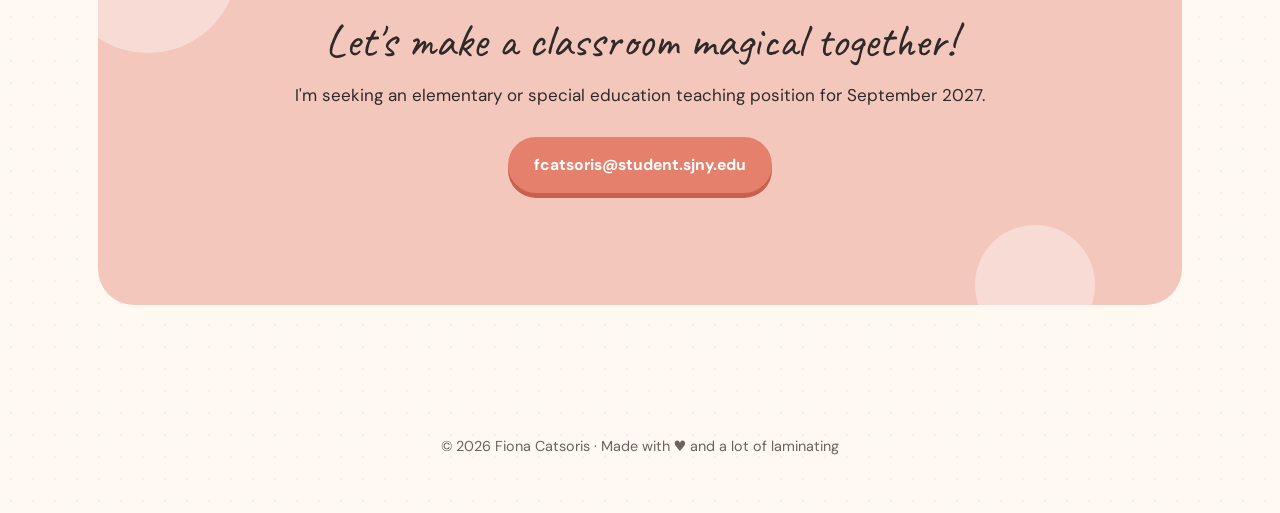
==== commit 05a18c8e: "Split portfolio into multiple pages with hamburger menu Home page plus one page per portfolio sectio" ====
--- a/index.html
+++ b/index.html
@@ -16,28 +16,48 @@
 </head>
 <body>
 
+<a class="skip-link" href="#main">Skip to content</a>
 <header class="site-header">
-  <a class="brand" href="#top"><span class="brand-apple">🍎</span> Ms. Catsoris</a>
-  <button class="nav-toggle" aria-label="Open menu" aria-expanded="false"><span></span><span></span><span></span></button>
-  <nav class="nav" aria-label="Main">
-    <a href="#contents">Contents</a>
-    <a href="#background">I. Background</a>
-    <a href="#teaching">II. Teaching Artifacts</a>
-    <a href="#professional">III. Professional</a>
-    <a class="nav-cta" href="#contact">Say hi</a>
+  <a class="brand" href="index.html"><span class="brand-apple">🍎</span> Ms. Catsoris</a>
+  <button class="nav-toggle" aria-label="Open menu" aria-expanded="false" aria-controls="site-menu">
+    <span class="nav-toggle-label">Menu</span>
+    <span class="bars" aria-hidden="true"><i></i><i></i><i></i></span>
+  </button>
+  <nav id="site-menu" class="menu" aria-label="Portfolio pages">
+    <div class="menu-inner">
+      <a class="menu-home" href="index.html" aria-current="page">🏠 Home</a>
+      <div class="menu-group">
+        <p class="menu-part"><span>I.</span> Background Information</p>
+        <a href="resume.html"><span class="menu-num">I · 1</span><span>Résumé</span></a>
+        <a href="philosophy.html"><span class="menu-num">I · 2</span><span>Educational Philosophy</span></a>
+        <a href="classroom-management.html"><span class="menu-num">I · 3</span><span>Philosophy on Classroom Management</span></a>
+        <a href="about.html"><span class="menu-num">I · 4</span><span>A Little Bit About Me</span></a>
+      </div>
+      <div class="menu-group">
+        <p class="menu-part"><span>II.</span> Teaching Artifacts &amp; Reflections</p>
+        <a href="lessons.html"><span class="menu-num">II · 1</span><span>Lesson Plans &amp; Resources</span></a>
+        <a href="classroom.html"><span class="menu-num">II · 2</span><span>Pictures of My Lessons</span></a>
+        <a href="student-work.html"><span class="menu-num">II · 3</span><span>Student Work Samples</span></a>
+        <a href="reflections.html"><span class="menu-num">II · 4</span><span>Commentary &amp; Observations</span></a>
+      </div>
+      <div class="menu-group">
+        <p class="menu-part"><span>III.</span> Professional Information</p>
+        <a href="professional.html"><span class="menu-num">III · 1</span><span>Professional Activities &amp; Awards</span></a>
+      </div>
+      <a class="menu-cta" href="index.html#contact">Say hi 👋</a>
+    </div>
   </nav>
 </header>
 
-<main id="top">
+<main id="main">
 
-  <!-- ============ HERO ============ -->
   <section class="hero">
     <div class="hero-text">
       <p class="eyebrow">Childhood &amp; Special Education · Birth–Grade 6</p>
       <h1>Hi, I'm <span class="scribble">Fiona</span>.<br/>I help every child feel <em>capable</em>.</h1>
       <p class="lede">I'm a Child Study student at St. Joseph's University, New York, student teaching at Minnesauke Elementary School. This portfolio documents my growth from student into practiced educator.</p>
       <div class="hero-actions">
-        <a class="btn btn-primary" href="#contents">Explore my portfolio</a>
+        <a class="btn btn-primary" href="resume.html">Start the tour →</a>
         <a class="btn btn-ghost" href="assets/docs/Fiona-Catsoris-Resume.pdf" target="_blank" rel="noopener">View résumé</a>
       </div>
       <ul class="hero-stats">
@@ -58,385 +78,39 @@
     </div>
   </section>
 
-  <!-- ============ TABLE OF CONTENTS ============ -->
-  <section id="contents" class="toc-wrap">
-    <div class="card toc">
-      <h2>Table of Contents</h2>
-      <div class="toc-grid">
-        <div>
-          <a class="toc-part" href="#background"><span>I.</span> Background Information</a>
-          <ol>
-            <li><a href="#resume">Résumé</a></li>
-            <li><a href="#philosophy">Educational Philosophy</a></li>
-            <li><a href="#management">Philosophy on Classroom Management</a></li>
-            <li><a href="#about">A Little Bit About Me</a></li>
-          </ol>
-        </div>
-        <div>
-          <a class="toc-part" href="#teaching"><span>II.</span> Teaching Artifacts &amp; Reflections</a>
-          <ol>
-            <li><a href="#lessons">Lesson Plans</a></li>
-            <li><a href="#resources">Resources Used in Unit</a></li>
-            <li><a href="#gallery">Pictures of My Lessons &amp; Anchor Charts</a></li>
-            <li><a href="#work">Student Work Samples</a></li>
-            <li><a href="#commentary">Reflective Commentary by My Cooperating Teacher</a></li>
-            <li><a href="#observations">Observation Highlights</a></li>
-          </ol>
-        </div>
-        <div>
-          <a class="toc-part" href="#professional"><span>III.</span> Professional Information</a>
-          <ol>
-            <li><a href="#activities">Professional Activities &amp; Awards</a></li>
-            <li><a href="#letters">Letter of Recommendation</a></li>
-          </ol>
-        </div>
-      </div>
+  <section id="contents" class="map-wrap">
+    <div class="map-intro">
+      <h2>My Portfolio</h2>
+      <p class="handwritten">pick a section, or use the menu up top</p>
     </div>
-  </section>
-
-  <!-- ============ I. BACKGROUND ============ -->
-  <section id="background" class="part">
-    <div class="part-inner">
-      <div class="part-head">
-        <span class="part-num">I.</span>
-        <div><h2>Background Information</h2><p class="handwritten">who I am and what I believe</p></div>
-      </div>
-
-      <div id="resume" class="sub">
-        <div class="section-head"><span class="section-num">I · 1</span><h2>Résumé</h2></div>
-        <div class="resume card">
-          <div class="resume-col">
-            <h3>Education</h3>
-            <div class="tl-item">
-              <p class="tl-date">May 2027</p>
-              <p class="tl-title">B.A. in Child Study</p>
-              <p class="tl-sub">St. Joseph's University, New York · Patchogue, NY<br/>Concentration: Speech · GPA 3.9</p>
-            </div>
-            <h3>NYS Certifications (in progress)</h3>
-            <ul class="chips">
-              <li>Early Childhood Ed, Birth–Grade 2</li>
-              <li>Childhood Ed, Grades 1–6</li>
-              <li>Students w/ Disabilities, Birth–Grade 2</li>
-              <li>Students w/ Disabilities, Grades 1–6</li>
-            </ul>
-            <h3>Skills &amp; Training</h3>
-            <ul class="chips chips-soft">
-              <li>Google Docs &amp; Slides</li><li>SMART Board</li><li>Microsoft Word</li><li>Chromebooks</li><li>Child Abuse Identification Workshop</li><li>Fingerprint clearance</li><li>TEACH account</li>
-            </ul>
-            <h3>Work Experience</h3>
-            <div class="tl-item">
-              <p class="tl-date">Oct 2024 – Present</p>
-              <p class="tl-title">Childcare Assistant, SACC Program</p>
-              <p class="tl-sub">Three Village Central School District</p>
-            </div>
-            <div class="tl-item">
-              <p class="tl-date">Sept 2023 – Present</p>
-              <p class="tl-title">SEA / Monitor Substitute</p>
-              <p class="tl-sub">Three Village Central School District</p>
-            </div>
-            <div class="tl-item">
-              <p class="tl-date">Summers 2019 – 2026</p>
-              <p class="tl-title">Camp Counselor</p>
-              <p class="tl-sub">Three Village Summer Recreation Camp</p>
-            </div>
-          </div>
-          <div class="resume-col">
-            <h3>Teaching Experience</h3>
-            <div class="tl-item">
-              <p class="tl-date">Sept 2026 – Present</p>
-              <p class="tl-title">Student Teacher, Grades 5 &amp; 3</p>
-              <p class="tl-sub">Minnesauke Elementary School · East Setauket, NY</p>
-              <ul><li>Planned and delivered standards-aligned math, literacy, and science lessons using hands-on activities, visual models, manipulatives, and technology</li><li>Differentiated instruction for students with IEPs and 504 plans through small groups, scaffolding, and graphic organizers</li></ul>
-            </div>
-            <div class="tl-item">
-              <p class="tl-date">Jan – May 2026</p>
-              <p class="tl-title">Fieldwork, Grade 5</p>
-              <p class="tl-sub">Minnesauke Elementary School · East Setauket, NY</p>
-              <ul><li>Supported IEP, ELL, and advanced students in small-group math and literacy: fractions, word problems, comprehension, and structured writing</li></ul>
-            </div>
-            <div class="tl-item">
-              <p class="tl-date">Sept – Dec 2025</p>
-              <p class="tl-title">Fieldwork, Kindergarten</p>
-              <p class="tl-sub">Mount Elementary School · Stony Brook, NY</p>
-              <ul><li>Facilitated hands-on, play-based phonemic awareness, letter recognition, and early writing activities</li></ul>
-            </div>
-            <div class="tl-item">
-              <p class="tl-date">Sept – Dec 2025</p>
-              <p class="tl-title">Fieldwork, Grade 2</p>
-              <p class="tl-sub">Setauket Elementary School · Setauket, NY</p>
-              <ul><li>Planned and led small-group literacy lessons with SMART Board activities, songs, and movement</li></ul>
-            </div>
-            <div class="tl-item">
-              <p class="tl-date">Sept – Dec 2025</p>
-              <p class="tl-title">Fieldwork, Pre-Kindergarten</p>
-              <p class="tl-sub">Kiddie Academy · Wading River, NY</p>
-              <ul><li>Implemented play-based early literacy, numeracy, and social-emotional activities</li></ul>
-            </div>
-            <a class="btn btn-primary btn-sm" href="assets/docs/Fiona-Catsoris-Resume.pdf" target="_blank" rel="noopener">Full résumé (PDF)</a>
-          </div>
-        </div>
-      </div>
-
-      <div id="philosophy" class="sub">
-        <div class="section-head"><span class="section-num">I · 2</span><h2>Educational Philosophy</h2></div>
-        <article class="card prose">
-          <blockquote class="pull">“I hope to be the teacher who makes every child feel important and believes in them when they struggle to believe in themselves.”</blockquote>
-          <p>I believe education is about much more than teaching academic content. It is about helping children grow while developing the confidence and skills they will carry throughout their lives. Every child deserves to enter a classroom feeling valued, respected, included, and safe. I want my students to know their voices matter and that they are capable of achieving great things, even when they may not yet believe that themselves. When children feel supported, they are more willing to take chances, ask questions, and learn from mistakes.</p>
-          <p>My philosophy is influenced by progressivism, particularly John Dewey's belief that children learn through meaningful experiences and active problem solving. Ornstein and Levine (2008) explain that Dewey viewed learning as a process in which students encounter problems, gather information, consider solutions, and test their ideas. This connects to my belief that learning should be engaging and connected to everyday life. Rather than simply memorizing information, students should explore ideas and apply what they learn. Williams (2017) also explains that Dewey viewed the classroom as a social environment where students learn and solve problems together. Additionally, I connect with Maria Montessori's approach, which emphasizes independence and hands-on learning with teachers guiding students as they explore (Williams, 2017).</p>
-          <p>Building genuine relationships with students is one of my most important responsibilities as an educator. I want to know each child as an individual, including their interests, strengths, challenges, and background. Since no two students are alike, supporting them will not always look the same. To me, treating students fairly does not mean treating them exactly alike; it means making sure each child has what they need to succeed. I will adapt instruction and provide additional support or challenges when necessary. I also want students to feel that their cultures, backgrounds, and experiences are valued. Williams (2017) emphasizes that education should support the growth of the whole child, not just academic achievement. I never want a student to feel embarrassed for asking for help or learning differently.</p>
-          <p>A positive and structured classroom environment is also essential. I want my classroom to feel welcoming while maintaining consistent routines and clear expectations. When a student struggles with behavior, I would speak with them privately rather than embarrass them in front of classmates. I also hope to build a classroom community through morning meetings and traditions that give students opportunities to connect. Williams (2017) explains that morning meetings can help establish trust and a sense of belonging. Through hands-on activities, classroom discussions, and small group instruction, I hope to make learning engaging while recognizing that students learn in different ways. I will use observations and students' work to monitor their progress, provide feedback, and adjust my instruction when needed.</p>
-          <p>Ultimately, I want students to leave my classroom with more than academic knowledge. Success should also be measured by personal growth. A student who comes out of their shell, gains confidence, or finds the courage to participate has accomplished something worth celebrating. I want students to recognize their progress and appreciate perspectives different from their own. Through collaboration and meaningful learning experiences, they can see how supporting others makes a difference. My hope is that we work together, have fun, and leave our classroom in June as better people than when we entered in September.</p>
-          <p>Teaching requires patience and a willingness to keep learning. I plan to seek feedback, reflect on my practices, and learn from colleagues and students. Above all, I hope to be the teacher who makes every child feel important and believes in them when they struggle to believe in themselves. If my students leave knowing they are valued, capable, supported, and that they belong, I will know I have made a meaningful difference.</p>
-          <p class="refs"><strong>References:</strong> Ornstein, A. C., &amp; Levine, D. U. (2008). <em>Foundations of education</em> (10th ed.). Wadsworth Cengage Learning. · Williams, M. K. (2017). John Dewey in the 21st century. <em>Journal of Inquiry and Action in Education, 9</em>(1), 91–102.</p>
-          <a class="link-arrow" href="assets/docs/philosophy-of-education.pdf" target="_blank" rel="noopener">Download as PDF</a>
-        </article>
-      </div>
-
-      <div id="management" class="sub">
-        <div class="section-head"><span class="section-num">I · 3</span><h2>Philosophy on Classroom Management</h2></div>
-        <article class="card prose">
-          <blockquote class="pull">“The primary goal of classroom management is not simply to maintain control, but to help students develop responsibility for their actions.”</blockquote>
-          <div class="pillars">
-            <div class="pillar"><span class="pillar-ico">🤝</span><h4>Relationships first</h4><p>When students know their teacher cares about them, they're more likely to participate and do their best.</p></div>
-            <div class="pillar"><span class="pillar-ico">📋</span><h4>Clear &amp; consistent</h4><p>Students need to know their teacher will follow through on promises and expectations.</p></div>
-            <div class="pillar"><span class="pillar-ico">🌱</span><h4>Responsive Classroom</h4><p>Social-emotional well-being and academic success go hand in hand.</p></div>
-            <div class="pillar"><span class="pillar-ico">💃</span><h4>Balance &amp; joy</h4><p>High expectations and something fun to look forward to, like a Friday dance party.</p></div>
-          </div>
-          <p>My classroom management philosophy is centered on building strong relationships with each student and creating a classroom where everyone feels valued. I believe the primary goal of classroom management is not simply to maintain control, but to help students develop responsibility for their actions and feel comfortable in their learning environment. When students know their teacher cares about them, they are more likely to participate and feel motivated to do their best. I want my classroom to be a place where students feel safe asking questions, making mistakes, and being themselves. I believe that creating this type of environment is an important part of helping students succeed both academically and socially.</p>
-          <p>I believe that the teacher plays an important role in setting clear expectations and creating a structured environment where students understand what is expected of them. Consistency is especially important to me because students need to know that their teacher will follow through on promises and expectations. This helps build trust and shows students that their teacher's expectations are meaningful. However, I do not believe classroom management should fall entirely on the teacher. Students also need to learn to take responsibility for their behavior and understand how their choices affect others. My goal is to help students make positive decisions because they understand why those choices matter, rather than simply following the rules because they are afraid of getting in trouble.</p>
-          <p>My approach is primarily informed by the Responsive Classroom model, which emphasizes the connection between students' social and emotional well being and their academic success. I believe that getting to know each student individually is essential because what motivates one child may not work for another. For this reason, I would incorporate different reward systems, including whole class rewards and individual incentives. I want students to feel recognized for their efforts while also learning to take responsibility for meeting classroom expectations. I believe that positive reinforcement, when used thoughtfully, can encourage students to make positive choices and contribute to the classroom community.</p>
-          <p>I also believe that balance is an important part of classroom management. Students need structure, but they should also have opportunities to enjoy being in school. In my current student teaching placement, my cooperating teacher has a Friday dance party for the class, and I love how this gives students something fun to look forward to. It reminds me that classroom management does not have to focus only on correcting behavior or maintaining order. I want to bring that same balance into my own classroom by holding students to high expectations while making learning enjoyable. Overall, I want my students to know that I care about them while understanding that I will hold them accountable and follow through on what I say.</p>
-          <a class="link-arrow" href="assets/docs/classroom-management-philosophy.pdf" target="_blank" rel="noopener">Download as PDF</a>
-        </article>
-      </div>
-
-      <div id="about" class="sub">
-        <div class="section-head"><span class="section-num">I · 4</span><h2>A Little Bit About Me</h2><p class="handwritten">the person behind the lesson plans</p></div>
-        <div class="about-grid about-grid-3">
-          <div class="polaroid tilt-l about-photo">
-            <span class="tape"></span>
-            <img src="assets/img/fiona-storytime.jpg" alt="Fiona reading a Mo Willems Pigeon book with an exaggerated gasp" loading="lazy" />
-            <p class="caption">story time = best time</p>
-          </div>
-          <div class="card about-card">
-            <p>Growing up in the Three Village community, I've spent most of my life around kids, from leading games and arts and crafts as a summer camp counselor since 2019, to supporting students as an SEA/monitor substitute and after-school childcare assistant in the Three Village Central School District.</p>
-            <p>Today I'm finishing my B.A. in Child Study with a concentration in Speech at St. Joseph's University, New York, graduating in May 2027. I've worked in Pre-K, Kindergarten, 2nd, 3rd, and 5th grade classrooms, and I'm currently student teaching in grades 5 and 3 at Minnesauke Elementary School. I'm working toward certification in Early Childhood, Childhood, and Students with Disabilities, and I can't wait to have a classroom of my own.</p>
-          </div>
-          <div class="card facts-card">
-            <h3>Fun facts &amp; hobbies</h3>
-            <ul class="facts">
-              <li><span>⛺</span> <p>Summer camp counselor for 7+ summers</p></li>
-              <li><span>🗣️</span> <p>Concentration in Speech</p></li>
-              <li><span>💃</span> <p>Big fan of a Friday class dance party</p></li>
-              <li><span>📚</span> <p>Favorite read-aloud: anything starring Mo Willems' Pigeon</p></li>
-              <li><span>🎃</span> <p>Never says no to a themed costume day</p></li>
-            </ul>
-          </div>
-        </div>
-      </div>
-    </div>
-  </section>
-
-  <!-- ============ II. TEACHING ARTIFACTS ============ -->
-  <section id="teaching" class="part part-tint">
-    <div class="part-inner">
-      <div class="part-head">
-        <span class="part-num">II.</span>
-        <div><h2>Teaching Artifacts &amp; Reflections</h2><p class="handwritten">documentation of an extended teaching activity</p></div>
-      </div>
-
-      <div id="lessons" class="sub">
-        <div class="section-head"><span class="section-num">II · 1</span><h2>Lesson Plans</h2><p class="handwritten">taught during my student teaching at Minnesauke Elementary</p></div>
-        <div class="lesson-grid">
-          <article class="card lesson">
-            <div class="lesson-top">
-              <span class="tag tag-math">Math · Grade 5</span>
-              <span class="tag tag-time">Sept 30, 2026</span>
-            </div>
-            <h3>Multi-Digit Multiplication with the Standard Algorithm</h3>
-            <p>Students become “Math Detectives,” estimating first, then applying the standard algorithm to larger factors while attending to place value.</p>
-            <dl class="lesson-meta">
-              <dt>Standard</dt><dd>NY-5.NBT.5</dd>
-              <dt>Objective</dt><dd>Accurately multiply multi-digit numbers, align place values, regroup, and use estimation to check reasonableness.</dd>
-              <dt>Differentiation</dt><dd>Place value charts, algorithm support tool, flexible grouping, error-analysis extensions.</dd>
-              <dt>Assessment</dt><dd>Independent practice, exit ticket, thumbs self-assessment</dd>
-            </dl>
-            <a class="link-arrow" href="assets/docs/lesson-plan-math.pdf" target="_blank" rel="noopener">View full lesson plan</a>
-          </article>
-          <article class="card lesson">
-            <div class="lesson-top">
-              <span class="tag tag-ela">ELA · Grade 5</span>
-              <span class="tag tag-time">Oct 7, 2026</span>
-            </div>
-            <h3>Making a Claim Using Evidence from <em>Pumpkin Jack</em></h3>
-            <p>An interactive read-aloud with purposeful stopping points, where students collect evidence on a <a href="#gallery">class anchor chart</a> and make a claim about what will happen to the class pumpkin.</p>
-            <dl class="lesson-meta">
-              <dt>Standard</dt><dd>NYS 5R1</dd>
-              <dt>Objective</dt><dd>Use relevant details and evidence from the text to make a logical claim.</dd>
-              <dt>Differentiation</dt><dd>Sentence frames, verbal rehearsal, teacher conferencing, Evidence Detective Challenge.</dd>
-              <dt>Assessment</dt><dd>Claim &amp; Evidence Sheet, exit ticket, self-assessment</dd>
-            </dl>
-            <a class="link-arrow" href="assets/docs/lesson-plan-ela.pdf" target="_blank" rel="noopener">View full lesson plan</a>
-          </article>
-          <article class="card lesson">
-            <div class="lesson-top">
-              <span class="tag tag-sci">Science · Grade 3</span>
-              <span class="tag tag-time">Nov 16, 2026</span>
-            </div>
-            <h3>Social Animals: How Living in Groups Helps Survival</h3>
-            <p>Students become “Animal Behavior Detectives,” investigating why meerkats live in groups and tigers live alone, then building an evidence-based argument.</p>
-            <dl class="lesson-meta">
-              <dt>Standard</dt><dd>NYS 3-LS2-1</dd>
-              <dt>Objective</dt><dd>Identify whether animals live in groups or alone and use evidence to explain how that behavior helps them survive.</dd>
-              <dt>Differentiation</dt><dd>3 levels of organizers, info cards, and exit tickets; sentence frames; riddle enrichment.</dd>
-              <dt>Assessment</dt><dd>Graphic organizer, differentiated exit ticket</dd>
-            </dl>
-            <a class="link-arrow" href="assets/docs/lesson-plan-science.pdf" target="_blank" rel="noopener">View full lesson plan</a>
-          </article>
-        </div>
-      </div>
-
-      <div id="resources" class="sub">
-        <div class="section-head"><span class="section-num">II · 2</span><h2>Resources Used in Unit</h2></div>
-        <div class="card resources">
-          <ul class="resource-list">
-            <li><a href="https://greatminds.org/math/eurekamath2" target="_blank" rel="noopener">Eureka Math²</a><span>Grade 5, Module 1, Lesson 11 materials</span></li>
-            <li><a href="https://www.nysed.gov/standards-instruction" target="_blank" rel="noopener">NYS Next Generation Learning Standards</a><span>5.NBT.5, 5R1, 3-LS2-1</span></li>
-            <li><span class="res-title"><em>Pumpkin Jack</em> by Will Hubbell</span><span>Interactive read-aloud text</span></li>
-            <li><a href="https://workspace.google.com/products/slides/" target="_blank" rel="noopener">Google Slides</a><span>Teacher-created lesson slideshows</span></li>
-            <li><a href="https://www.smarttech.com/" target="_blank" rel="noopener">SMART Board</a><span>Interactive modeling and student work display</span></li>
-            <li><a href="https://www.responsiveclassroom.org/" target="_blank" rel="noopener">Responsive Classroom</a><span>Framework for my classroom management</span></li>
-          </ul>
-        </div>
-      </div>
-
-      <div id="gallery" class="sub">
-        <div class="section-head"><span class="section-num">II · 3</span><h2>Pictures of My Lessons</h2><p class="handwritten">me teaching &amp; my anchor charts</p></div>
-        <div class="gallery gallery-mix">
-          <figure class="polaroid g-item" data-cat="teaching"><img src="assets/img/teaching-fractions.jpg" alt="Fiona modeling adding fractions with unlike denominators on the SMART Board" loading="lazy" /><figcaption>“Get the C.D.!” adding fractions</figcaption></figure>
-          <figure class="polaroid g-item" data-cat="teaching"><img src="assets/img/teaching-poetry.jpg" alt="Fiona leading a 5th grade poetry lesson while students annotate their texts" loading="lazy" /><figcaption>Poetry close reading in 5th grade</figcaption></figure>
-          <figure class="polaroid g-item" data-cat="teaching"><img src="assets/img/teaching-readaloud-k.jpg" alt="Fiona doing an expressive Mo Willems Pigeon read-aloud for a kindergarten class on the rug" loading="lazy" /><figcaption>Pigeon read-aloud in Kindergarten 🐦</figcaption></figure>
-          <figure class="polaroid g-item g-wide" data-cat="teaching"><img src="assets/img/teaching-division.jpg" alt="Fiona's 5th graders following a partial quotients division lesson on the SMART Board" loading="lazy" /><figcaption>“Let's Partially Build a Quotient”</figcaption></figure>
-          <figure class="polaroid g-item g-wide" data-cat="teaching"><img src="assets/img/pumpkin-investigation.jpg" alt="Classroom windowsill with jack-o-lantern pumpkins in jars, labeled plant experiments, and the book Pumpkin Jack" loading="lazy" /><figcaption>Our pumpkin &amp; plant investigations 🎃🌱</figcaption></figure>
-        </div>
-        <div class="anchor-card anchor-card-rev card">
-          <div>
-            <span class="obs-badge">Anchor chart · ELA · Grade 5</span>
-            <h3>Using Evidence from a Text to Make a Claim</h3>
-            <p>Built live with students during my <a href="assets/docs/lesson-plan-ela.pdf" target="_blank" rel="noopener"><em>Pumpkin Jack</em> lesson</a>. At each stopping point in the read-aloud, the class recorded what they noticed in the story (<strong>Evidence</strong>), what that evidence made them think (<strong>Reasoning</strong>), and finally a <strong>Claim</strong> about what will happen to our class pumpkin.</p>
-            <p>The sentence starters at the top of each column (“In the story, I noticed…”, “This evidence makes me think…”, “My claim is that…”) doubled as scaffolds for students' own Claim &amp; Evidence Sheets.</p>
-          </div>
-          <figure class="polaroid g-item tilt-r" data-cat="charts"><img src="assets/img/anchor-claim-evidence.jpg" alt="Using Evidence from a Text to Make a Claim anchor chart with Evidence, Reasoning, and Claim columns about Pumpkin Jack" loading="lazy" /><figcaption>Claim &amp; evidence anchor chart 🎃</figcaption></figure>
-        </div>
-        <div class="anchor-card card">
-          <figure class="polaroid g-item tilt-l" data-cat="charts"><img src="assets/img/anchor-figurative-language.jpg" alt="Figurative language anchor chart with examples of simile, metaphor, personification, and hyperbole" loading="lazy" /><figcaption>Figurative language anchor chart</figcaption></figure>
-          <div>
-            <span class="obs-badge">Anchor chart · ELA · Grade 5</span>
-            <h3>Figurative Language</h3>
-            <p>A student-friendly reference for the four types of figurative language: <strong>simile</strong>, <strong>metaphor</strong>, <strong>personification</strong>, and <strong>hyperbole</strong>. Each section is color-coded with relatable examples, and the crossed-out “like / as” makes the difference between similes and metaphors easy to spot at a glance.</p>
-            <p>The chart stays up in the classroom so students can return to it while reading and writing poetry.</p>
-          </div>
-        </div>
-      </div>
-
-      <div id="work" class="sub">
-        <div class="section-head"><span class="section-num">II · 4</span><h2>Student Work Samples</h2><p class="handwritten">exit tickets from my multiplication lesson</p></div>
-        <div class="work-grid">
-          <figure class="polaroid work-item g-item" data-cat="work">
-            <img src="assets/img/work-sample-exit-ticket-2.jpg" alt="Student exit ticket solving 3,124 times 216 correctly with an estimate of 620,000" loading="lazy" />
-            <figcaption>Exit ticket: meets the objective ✓</figcaption>
-            <p class="work-note">Estimates 3,100 × 200 = 620,000, correctly solves 3,124 × 216 = 674,784 with the standard algorithm, and uses the estimate to explain why the answer is reasonable.</p>
-          </figure>
-          <figure class="polaroid work-item g-item" data-cat="work">
-            <img src="assets/img/work-sample-exit-ticket-1.jpg" alt="Student exit ticket with color-coded partial products for 3,124 times 216" loading="lazy" />
-            <figcaption>Exit ticket: shows a next step</figcaption>
-            <p class="work-note">Color-codes each partial product to keep place value organized. A slip in the third partial product (614,800 instead of 624,800) gives 664,784, exactly the kind of error an exit ticket surfaces so it can be retaught in a small group.</p>
-          </figure>
-        </div>
-        <p class="work-caption">Both students circled “I got this!” on the self-assessment, a reminder of why I pair self-assessment with the work itself. <a href="assets/docs/lesson-plan-math.pdf" target="_blank" rel="noopener">See the math lesson plan</a>. Student names have been removed.</p>
-      </div>
-
-      <div id="commentary" class="sub">
-        <div class="section-head"><span class="section-num">II · 5</span><h2>Reflective Commentary by My Cooperating Teacher</h2></div>
-        <article class="card letter-quote">
-          <span class="quote-mark" aria-hidden="true">“</span>
-          <div>
-            <p>Whether teaching a reading lesson or a photosynthesis lesson in science, Fiona is a hard working, passionate and conscientious teacher. She developed many lessons which she taught in succession over an 8 week-long period. She has high expectations and learned how to scaffold assignments for the levels in our class. Her precision to detail and effective procedural breakdown allow students to grasp the multi step math lessons. The students enjoyed her lessons and made marked progress in Module 1, multiplication and division, in math.</p>
-            <p>In all of my observations, Fiona embraced every student's questions and needs to the best of her ability. She is a very intuitive and natural teacher.</p>
-            <p class="who">— Christine Beck, 5th Grade Cooperating Teacher, Minnesauke Elementary School</p>
-          </div>
-        </article>
-      </div>
-
-      <div id="observations" class="sub">
-        <div class="section-head"><span class="section-num">II · 6</span><h2>Observation Highlights</h2></div>
-        <div class="obs-grid">
-          <article class="card obs">
-            <span class="obs-badge">Math · Grade 5</span>
-            <h3>Multi-Digit Multiplication</h3>
-            <blockquote>“Her precision to detail and effective procedural breakdown allow students to grasp the multi step math lessons.”</blockquote>
-            <p class="who">— Christine Beck, Cooperating Teacher</p>
-          </article>
-          <article class="card obs">
-            <span class="obs-badge">Reflective Practice</span>
-            <h3>Growth through feedback</h3>
-            <blockquote>“Fiona was always receptive to suggestion and direction, and she reflected on her own teaching, noting aspects of lessons that she would keep or adjust.”</blockquote>
-            <p class="who">— Christine Beck, Cooperating Teacher</p>
-          </article>
-        </div>
-      </div>
-    </div>
-  </section>
-
-  <!-- ============ III. PROFESSIONAL ============ -->
-  <section id="professional" class="part">
-    <div class="part-inner">
-      <div class="part-head">
-        <span class="part-num">III.</span>
-        <div><h2>Professional Information</h2><p class="handwritten">activities, awards &amp; references</p></div>
-      </div>
-
-      <div id="activities" class="sub">
-        <div class="section-head"><span class="section-num">III · 1</span><h2>Professional Activities &amp; Awards</h2></div>
-        <div class="pro-grid pro-grid-3">
-          <div class="card">
-            <h3>Activities, mentoring &amp; clubs</h3>
-            <ul class="check-list">
-              <li><strong>Kappa Delta Pi</strong> Educational Honor Society, 2024–present</li>
-              <li><strong>Honors Program</strong>, St. Joseph's University, 2023–present</li>
-              <li><strong>Camp Counselor</strong>, Three Village Summer Recreation Camp, 2019–2026</li>
-              <li><strong>Childcare Assistant</strong>, Three Village SACC after-school program</li>
-              <li><strong>School events:</strong> parent-teacher conferences, fundraisers, concerts &amp; extracurriculars at Minnesauke</li>
-              <li><strong>Hallway bulletin board</strong> design for the 5th grade team</li>
-            </ul>
-          </div>
-          <div class="card">
-            <h3>Awards &amp; honors</h3>
-            <ul class="awards">
-              <li><span class="award-ico">🏅</span><div><strong>Smythe Memorial Scholarship</strong><small>2025–present</small></div></li>
-              <li><span class="award-ico">🎓</span><div><strong>Scholastic Achievement Scholarship</strong><small>2023–present</small></div></li>
-              <li><span class="award-ico">🏆</span><div><strong>Dean's List</strong><small>2023–2026</small></div></li>
-              <li><span class="award-ico">⭐</span><div><strong>Kappa Delta Pi</strong><small>Educational Honor Society, 2024–present</small></div></li>
-            </ul>
-          </div>
-          <figure class="polaroid tilt-r community-photo">
-            <span class="tape"></span>
-            <img src="assets/img/halloween-team.jpg" alt="Fiona and the 5th grade team dressed as the Scooby-Doo gang for Halloween" loading="lazy" />
-            <figcaption>Part of the 5th grade team, Halloween 2026 👻</figcaption>
-          </figure>
-        </div>
-      </div>
-
-      <div id="letters" class="sub">
-        <div class="section-head"><span class="section-num">III · 2</span><h2>Letter of Recommendation</h2></div>
-        <div class="letters">
-          <a class="letter" href="assets/docs/letter-christine-beck.pdf" target="_blank" rel="noopener">
-            <span class="envelope" aria-hidden="true">✉️</span>
-            <span><strong>Christine Beck</strong><small>5th Grade Cooperating Teacher, Minnesauke Elementary</small></span>
-            <span class="link-arrow">Read letter</span>
-          </a>
-        </div>
-      </div>
+    <div class="map-grid">
+      <article class="card map-card map-i">
+        <a class="map-head" href="resume.html"><span class="part-num">I.</span><h3>Background Information</h3></a>
+        <p>My résumé, my philosophies of education and classroom management, and a little about me.</p>
+        <ul class="map-links">
+          <li><a href="resume.html"><span class="menu-num">I · 1</span><span>Résumé</span></a></li>
+          <li><a href="philosophy.html"><span class="menu-num">I · 2</span><span>Educational Philosophy</span></a></li>
+          <li><a href="classroom-management.html"><span class="menu-num">I · 3</span><span>Philosophy on Classroom Management</span></a></li>
+          <li><a href="about.html"><span class="menu-num">I · 4</span><span>A Little Bit About Me</span></a></li>
+        </ul>
+      </article>
+      <article class="card map-card map-ii">
+        <a class="map-head" href="lessons.html"><span class="part-num">II.</span><h3>Teaching Artifacts &amp; Reflections</h3></a>
+        <p>Lesson plans, classroom photos, anchor charts, student work, and feedback from my cooperating teacher.</p>
+        <ul class="map-links">
+          <li><a href="lessons.html"><span class="menu-num">II · 1</span><span>Lesson Plans &amp; Resources</span></a></li>
+          <li><a href="classroom.html"><span class="menu-num">II · 2</span><span>Pictures of My Lessons</span></a></li>
+          <li><a href="student-work.html"><span class="menu-num">II · 3</span><span>Student Work Samples</span></a></li>
+          <li><a href="reflections.html"><span class="menu-num">II · 4</span><span>Commentary &amp; Observations</span></a></li>
+        </ul>
+      </article>
+      <article class="card map-card map-iii">
+        <a class="map-head" href="professional.html"><span class="part-num">III.</span><h3>Professional Information</h3></a>
+        <p>Professional activities, awards, and my letter of recommendation.</p>
+        <ul class="map-links">
+          <li><a href="professional.html"><span class="menu-num">III · 1</span><span>Professional Activities &amp; Awards</span></a></li>
+        </ul>
+      </article>
     </div>
   </section>
 
--- a/assets/css/style.css
+++ b/assets/css/style.css
@@ -50,13 +50,6 @@
 .brand { font-family: var(--font-display); font-weight: 700; font-size: 1.35rem; color: var(--ink); text-decoration: none; display: flex; align-items: center; gap: 8px; }
 .brand-apple { display: inline-block; transition: transform .3s; }
 .brand:hover .brand-apple { transform: rotate(-15deg) scale(1.1); }
-.nav { display: flex; gap: 4px; align-items: center; }
-.nav a { color: var(--ink); text-decoration: none; font-weight: 500; font-size: .95rem; padding: 8px 12px; border-radius: 999px; transition: background .2s; }
-.nav a:hover, .nav a.is-current { background: var(--tint); }
-.nav a.nav-cta { background: var(--ink); color: var(--cream); margin-left: 6px; }
-.nav a.nav-cta:hover { background: var(--coral-dark); }
-.nav-toggle { display: none; background: none; border: 0; padding: 8px; cursor: pointer; }
-.nav-toggle span { display: block; width: 24px; height: 2px; background: var(--ink); margin: 5px 0; border-radius: 2px; transition: transform .25s, opacity .25s; }
 
 /* ---------- buttons ---------- */
 .btn { display: inline-flex; align-items: center; gap: 8px; padding: 13px 24px; border-radius: 999px; font-weight: 700; text-decoration: none; transition: transform .15s, box-shadow .15s, background .2s; border: 2px solid var(--ink); font-size: .98rem; }
@@ -250,16 +243,6 @@
 }
 
 /* ---------- responsive ---------- */
-@media (max-width: 960px) {
-  .nav-toggle { display: block; }
-  .nav { position: absolute; top: 100%; left: 0; right: 0; flex-direction: column; align-items: stretch; padding: 12px 16px 20px; background: var(--cream); border-bottom: 1px solid var(--line); display: none; }
-  .nav.is-open { display: flex; }
-  .nav a { padding: 12px 14px; }
-  .nav a.nav-cta { margin: 6px 0 0; text-align: center; }
-  .nav-toggle[aria-expanded="true"] span:nth-child(1) { transform: translateY(7px) rotate(45deg); }
-  .nav-toggle[aria-expanded="true"] span:nth-child(2) { opacity: 0; }
-  .nav-toggle[aria-expanded="true"] span:nth-child(3) { transform: translateY(-7px) rotate(-45deg); }
-}
 @media (max-width: 820px) {
   .hero { grid-template-columns: 1fr; }
   .hero-photo { max-width: 300px; order: -1; margin-bottom: 10px; }
@@ -365,3 +348,103 @@
   .gallery-mix .g-wide { grid-column: span 2; }
 }
 @media (max-width: 480px) { .gallery-mix { grid-template-columns: 1fr; } .gallery-mix .g-item, .gallery-mix .g-wide { grid-column: auto; } }
+
+/* ---------- mobile breathing room ---------- */
+html, body { overflow-x: clip; }
+.hero { overflow-x: clip; overflow-y: visible; }
+@media (max-width: 600px) {
+  .site-header, .hero, .toc-wrap, .part, .section { padding-left: 24px; padding-right: 24px; }
+  .card { padding: 24px 22px; }
+  .part-head { padding: 22px 24px; border-radius: 22px; }
+  .hero-photo { max-width: 260px; }
+  .sticker-a { left: -8px; width: 80px; height: 80px; font-size: .95rem; }
+  .doodle-star { right: 0; top: -20px; font-size: 2.2rem; }
+  .doodle-heart { right: -6px; }
+  .contact-card { padding-left: 22px; padding-right: 22px; }
+  .lesson-meta { padding: 14px; }
+  .work-note, .work-caption { padding: 0 2px; }
+}
+
+/* ======================================================
+   Multi-page: hamburger menu, page headers, pager, home map
+   ====================================================== */
+.skip-link { position: absolute; left: -999px; top: 8px; z-index: 100; background: var(--ink); color: var(--cream); padding: 8px 14px; border-radius: 999px; }
+.skip-link:focus { left: 12px; }
+
+.nav-toggle { display: inline-flex; align-items: center; gap: 10px; background: var(--paper); border: 1.5px solid var(--line); border-radius: 999px; padding: 8px 14px 8px 18px; cursor: pointer; font: inherit; font-weight: 700; font-size: .92rem; color: var(--ink); transition: background .2s, border-color .2s; }
+.nav-toggle:hover { border-color: var(--coral); }
+.nav-toggle[aria-expanded="true"] { background: var(--ink); color: var(--cream); border-color: var(--ink); }
+.bars { display: inline-block; width: 20px; }
+.bars i { display: block; height: 2px; background: currentColor; margin: 4px 0; border-radius: 2px; transition: transform .25s, opacity .25s; }
+.nav-toggle[aria-expanded="true"] .bars i:nth-child(1) { transform: translateY(6px) rotate(45deg); }
+.nav-toggle[aria-expanded="true"] .bars i:nth-child(2) { opacity: 0; }
+.nav-toggle[aria-expanded="true"] .bars i:nth-child(3) { transform: translateY(-6px) rotate(-45deg); }
+
+.menu { position: absolute; top: 100%; left: 0; right: 0; background: var(--cream); border-bottom: 1px solid var(--line); box-shadow: 0 24px 40px -20px rgba(120,70,50,.3); display: none; max-height: calc(100vh - 70px); overflow-y: auto; }
+.menu.is-open { display: block; animation: fade .2s ease; }
+.menu-inner { max-width: 1084px; margin: 0 auto; padding: 20px clamp(20px, 4vw, 48px) 28px; display: grid; grid-template-columns: repeat(3, 1fr); gap: 8px 32px; }
+.menu-home, .menu-cta { grid-column: 1 / -1; justify-self: start; }
+.menu-home { font-weight: 700; color: var(--ink); text-decoration: none; padding: 8px 14px; border-radius: 999px; margin-bottom: 6px; }
+.menu-home:hover, .menu-home[aria-current] { background: var(--tint); }
+.menu-part { font-family: var(--font-display); font-weight: 600; font-size: 1.05rem; margin: 6px 0 6px 14px; }
+.menu-part span { color: var(--coral); }
+.menu-group a { display: block; color: var(--ink); text-decoration: none; padding: 9px 14px; border-radius: 14px; font-size: .97rem; line-height: 1.35; }
+.menu-group a:hover { background: var(--tint); }
+.menu-group a[aria-current] { background: var(--ink); color: var(--cream); }
+.menu-group a[aria-current] .menu-num { color: var(--blush); }
+.menu-num { display: inline-block; min-width: 46px; font-size: .78rem; font-weight: 700; color: var(--coral-dark); letter-spacing: .04em; }
+.menu-cta { margin-top: 10px; background: var(--coral); color: #fff; text-decoration: none; font-weight: 700; padding: 10px 20px; border-radius: 999px; }
+.menu-cta:hover { background: var(--coral-dark); }
+
+/* page layout */
+.page { padding: clamp(36px, 6vw, 64px) clamp(16px, 4vw, 48px) clamp(48px, 7vw, 80px); min-height: 70vh; }
+.page-tint { background: var(--tint); }
+.page-inner { max-width: 1084px; margin: 0 auto; }
+.page-head { margin-bottom: clamp(28px, 4vw, 44px); }
+.page-crumb { display: inline-block; font-size: .82rem; font-weight: 700; letter-spacing: .06em; text-transform: uppercase; color: var(--sage-dark); background: rgba(169,195,165,.25); padding: 6px 14px; border-radius: 999px; margin: 0 0 14px; }
+.page-crumb span { color: var(--coral-dark); margin-right: 4px; }
+.page-head h1 { font-size: clamp(2.1rem, 5vw, 3.4rem); letter-spacing: -.02em; margin: 0 0 4px; }
+.page-sub + .page-sub { margin-top: clamp(40px, 6vw, 60px); }
+.page-sub-title { font-size: clamp(1.4rem, 2.8vw, 1.9rem); margin-bottom: 18px; }
+
+/* prev / next */
+.pager { display: grid; grid-template-columns: 1fr 1fr; gap: 16px; margin-top: clamp(48px, 7vw, 72px); padding-top: 28px; border-top: 1.5px dashed var(--line); }
+.pager-link { display: flex; flex-direction: column; gap: 2px; padding: 18px 22px; background: var(--paper); border: 1px solid var(--line); border-radius: 18px; text-decoration: none; color: var(--ink); box-shadow: var(--shadow); transition: transform .2s, border-color .2s; }
+.pager-link:hover { transform: translateY(-3px); border-color: var(--coral); }
+.pager-link small { color: var(--coral-dark); font-weight: 700; font-size: .8rem; letter-spacing: .04em; text-transform: uppercase; }
+.pager-link strong { font-family: var(--font-display); font-weight: 600; font-size: 1.15rem; }
+.pager-next { text-align: right; grid-column: 2; }
+
+/* home: portfolio map */
+.map-wrap { max-width: 1180px; margin: 0 auto; padding: 16px clamp(16px, 4vw, 48px) 24px; }
+.map-intro h2 { font-size: clamp(1.9rem, 4vw, 2.7rem); margin: 0; }
+.map-intro { margin-bottom: 24px; }
+.map-grid { display: grid; grid-template-columns: repeat(3, 1fr); gap: 24px; }
+.map-card { display: flex; flex-direction: column; }
+.map-head { display: flex; align-items: baseline; gap: 12px; text-decoration: none; color: var(--ink); }
+.map-head .part-num { font-size: 2.6rem; }
+.map-head h3 { margin: 0; font-size: 1.3rem; }
+.map-card > p { color: var(--ink-soft); font-size: .95rem; margin: 10px 0 14px; }
+.map-links { list-style: none; padding: 0; margin: auto 0 0; border-top: 1px dashed var(--line); }
+.map-links a { display: block; padding: 9px 0; border-bottom: 1px dashed var(--line); color: var(--ink); text-decoration: none; font-weight: 500; }
+.map-links a:hover { color: var(--coral-dark); }
+.map-links a::after { content: " →"; color: var(--coral); }
+.map-ii { background: var(--tint); }
+
+@media (max-width: 820px) {
+  .menu-inner { grid-template-columns: 1fr; gap: 4px; }
+  .map-grid { grid-template-columns: 1fr; }
+}
+@media (max-width: 600px) {
+  .page, .map-wrap { padding-left: 24px; padding-right: 24px; }
+  .menu-inner { padding-left: 24px; padding-right: 24px; }
+  .nav-toggle-label { display: none; }
+  .nav-toggle { padding: 10px 12px; }
+  .pager { grid-template-columns: 1fr; }
+  .pager-next { grid-column: auto; }
+  .pager-link strong { font-size: 1.05rem; }
+}
+.menu-group a, .map-links a { display: grid; grid-template-columns: 50px 1fr; align-items: baseline; }
+.map-links a::after { display: none; }
+
+.menu-num { min-width: 0; }
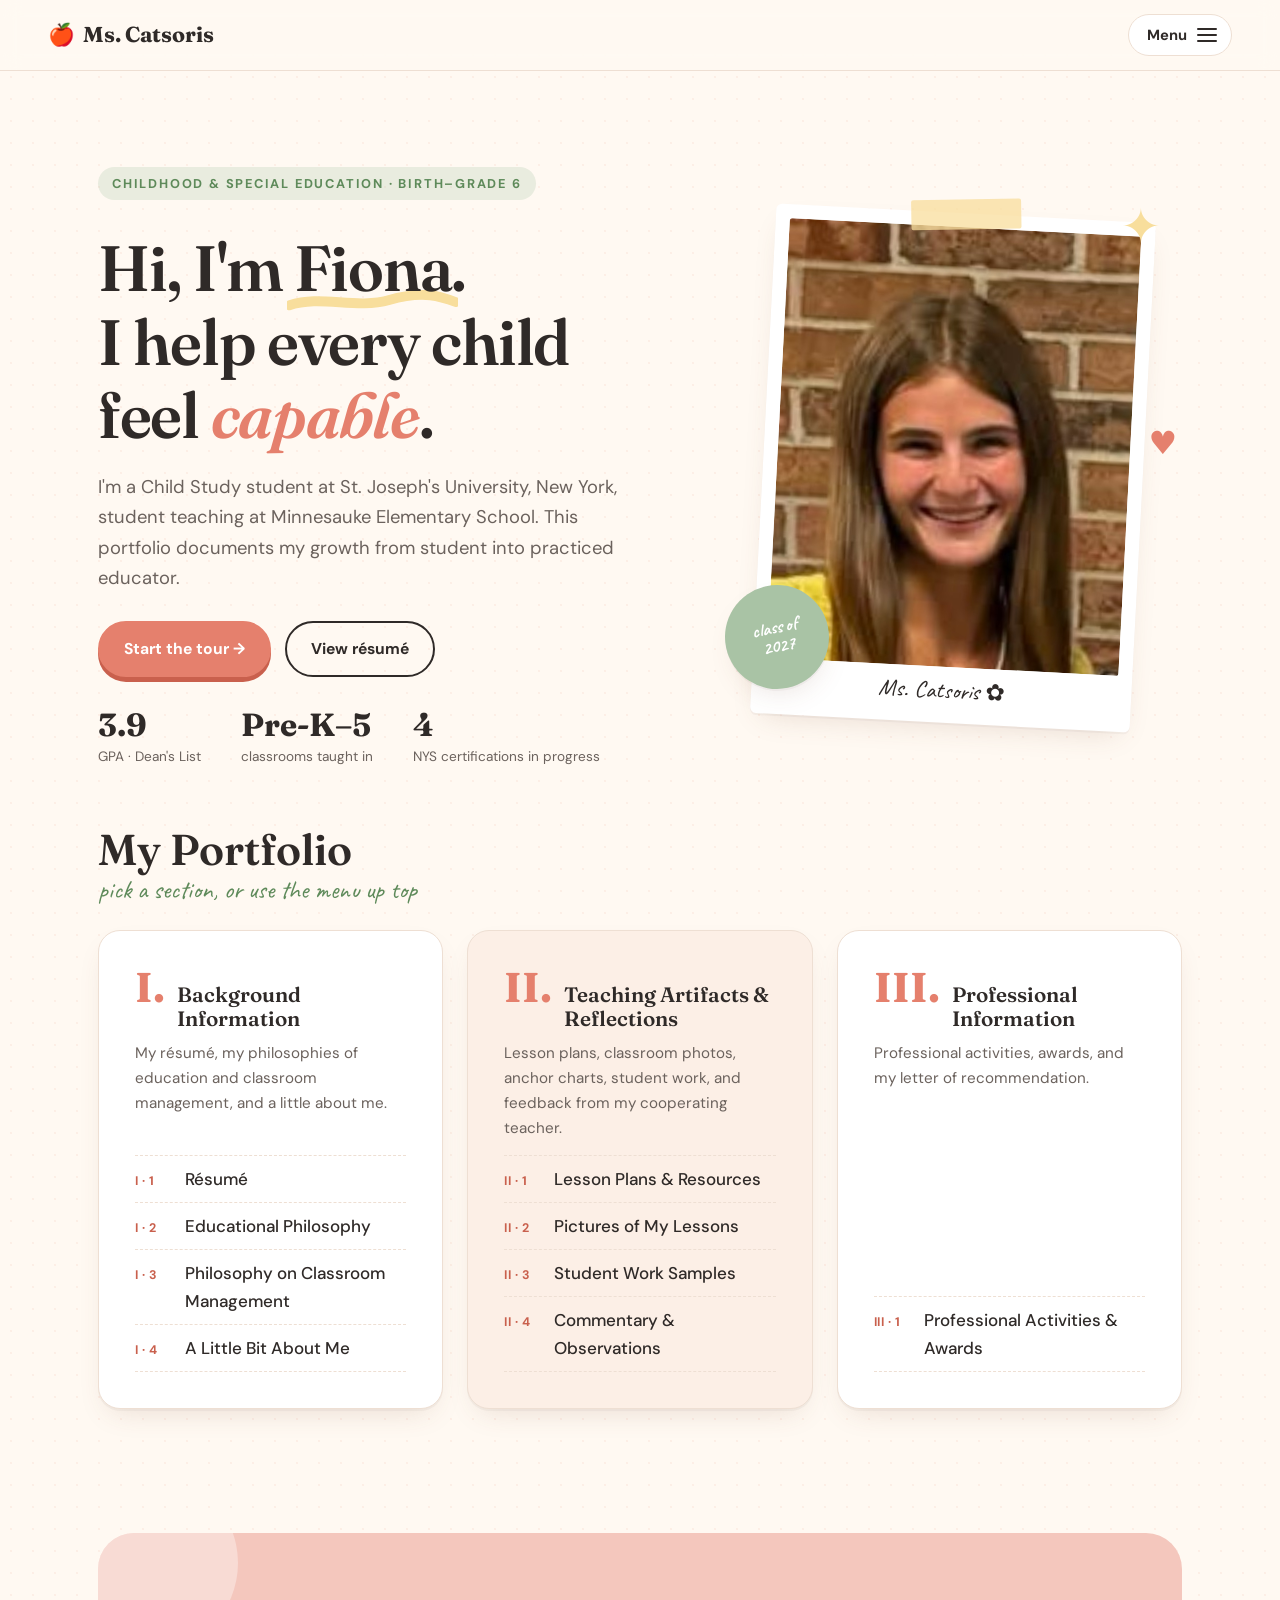
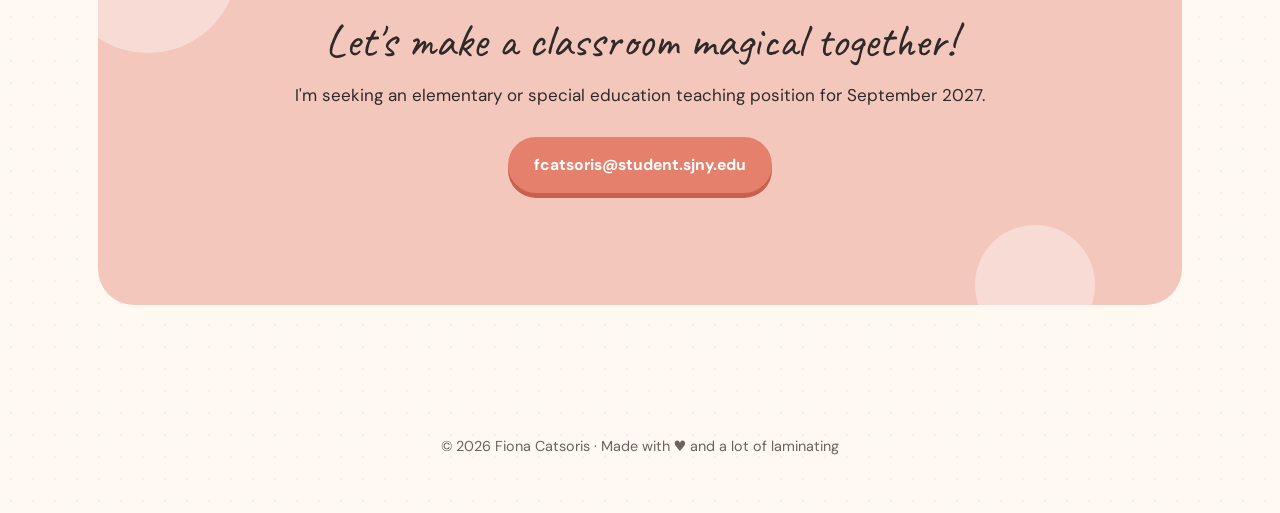
==== commit fbecd083: "Rename headshot file so browsers fetch the new photo Co-Authored-By: Claude Opus 5.5 <noreply@anthro" ====
--- a/index.html
+++ b/index.html
@@ -69,7 +69,7 @@
     <div class="hero-photo">
       <div class="polaroid tilt-r">
         <span class="tape"></span>
-        <img src="assets/img/fiona-headshot.jpg" alt="Fiona Catsoris smiling" width="400" height="500" />
+        <img src="assets/img/fiona-portrait.jpg" alt="Fiona Catsoris smiling" width="400" height="500" />
         <p class="caption">Ms. Catsoris ✿</p>
       </div>
       <span class="sticker sticker-a">class of<br/>2027</span>
